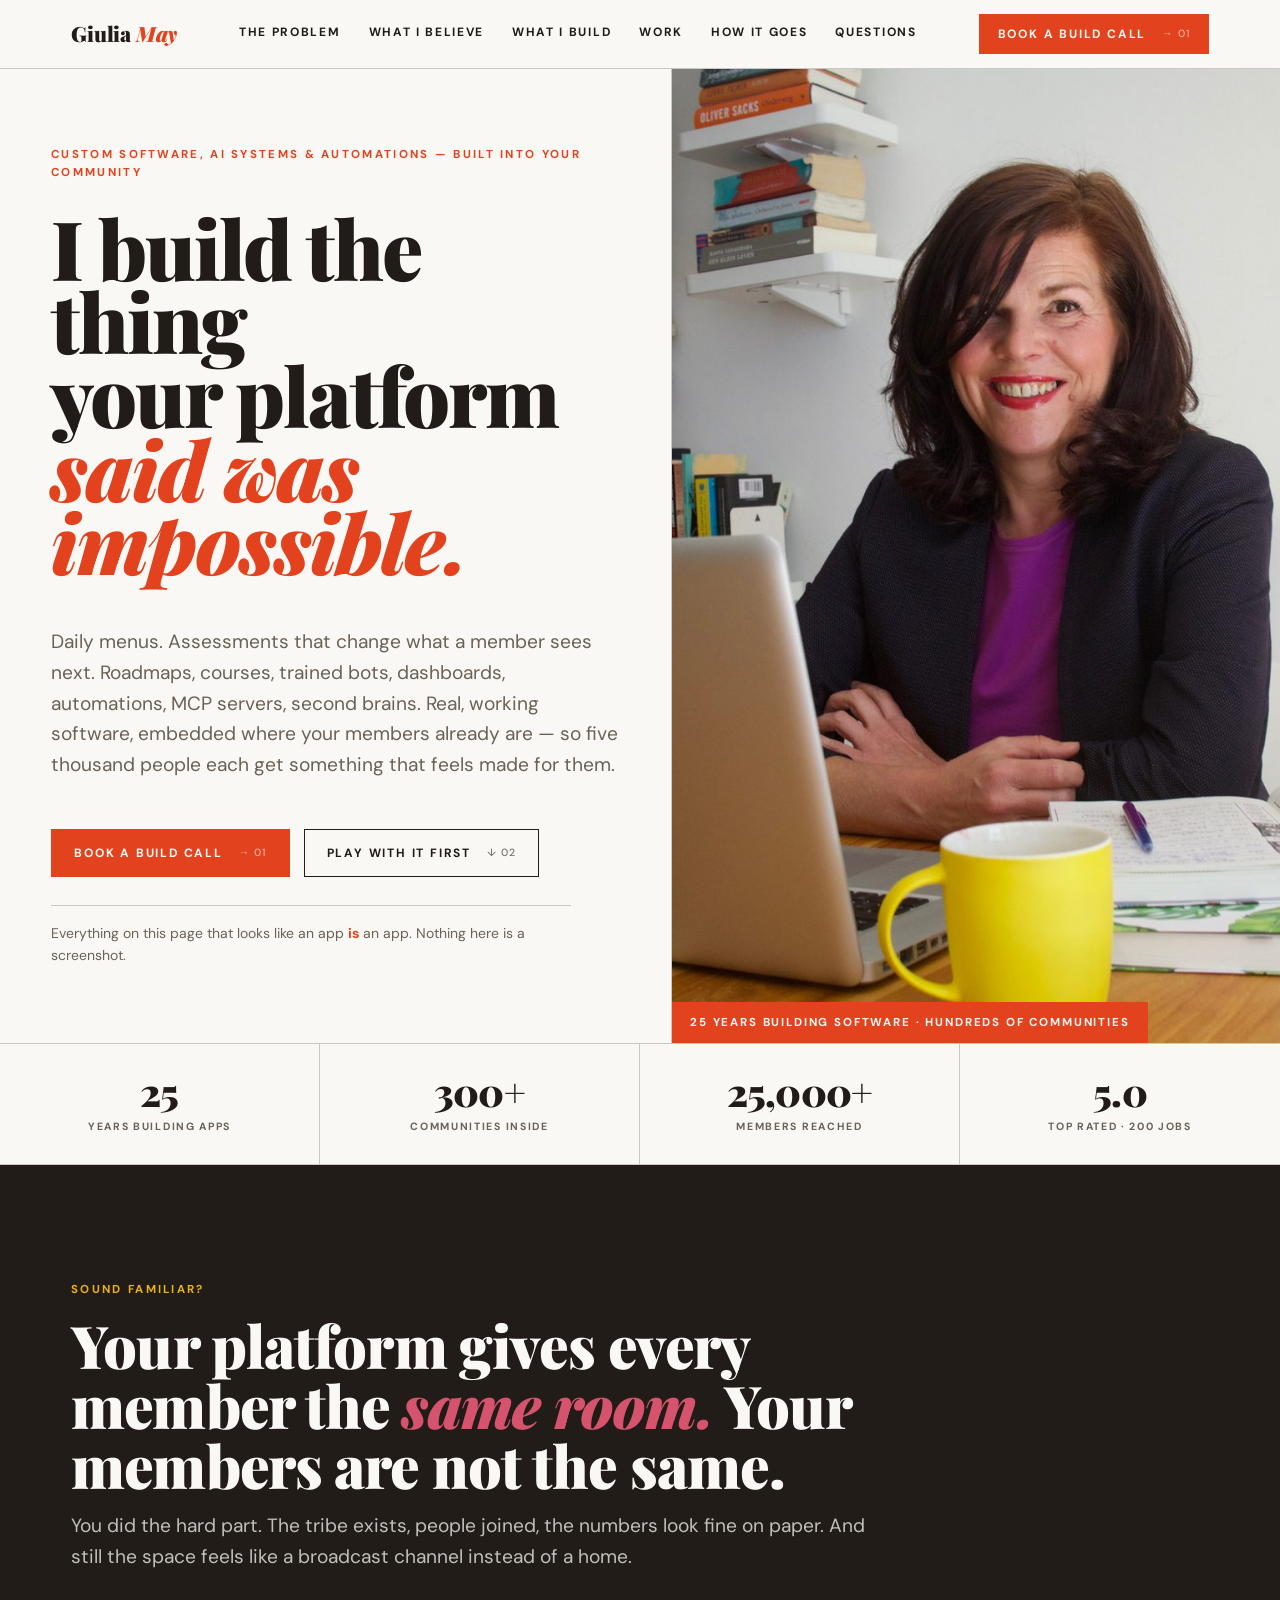
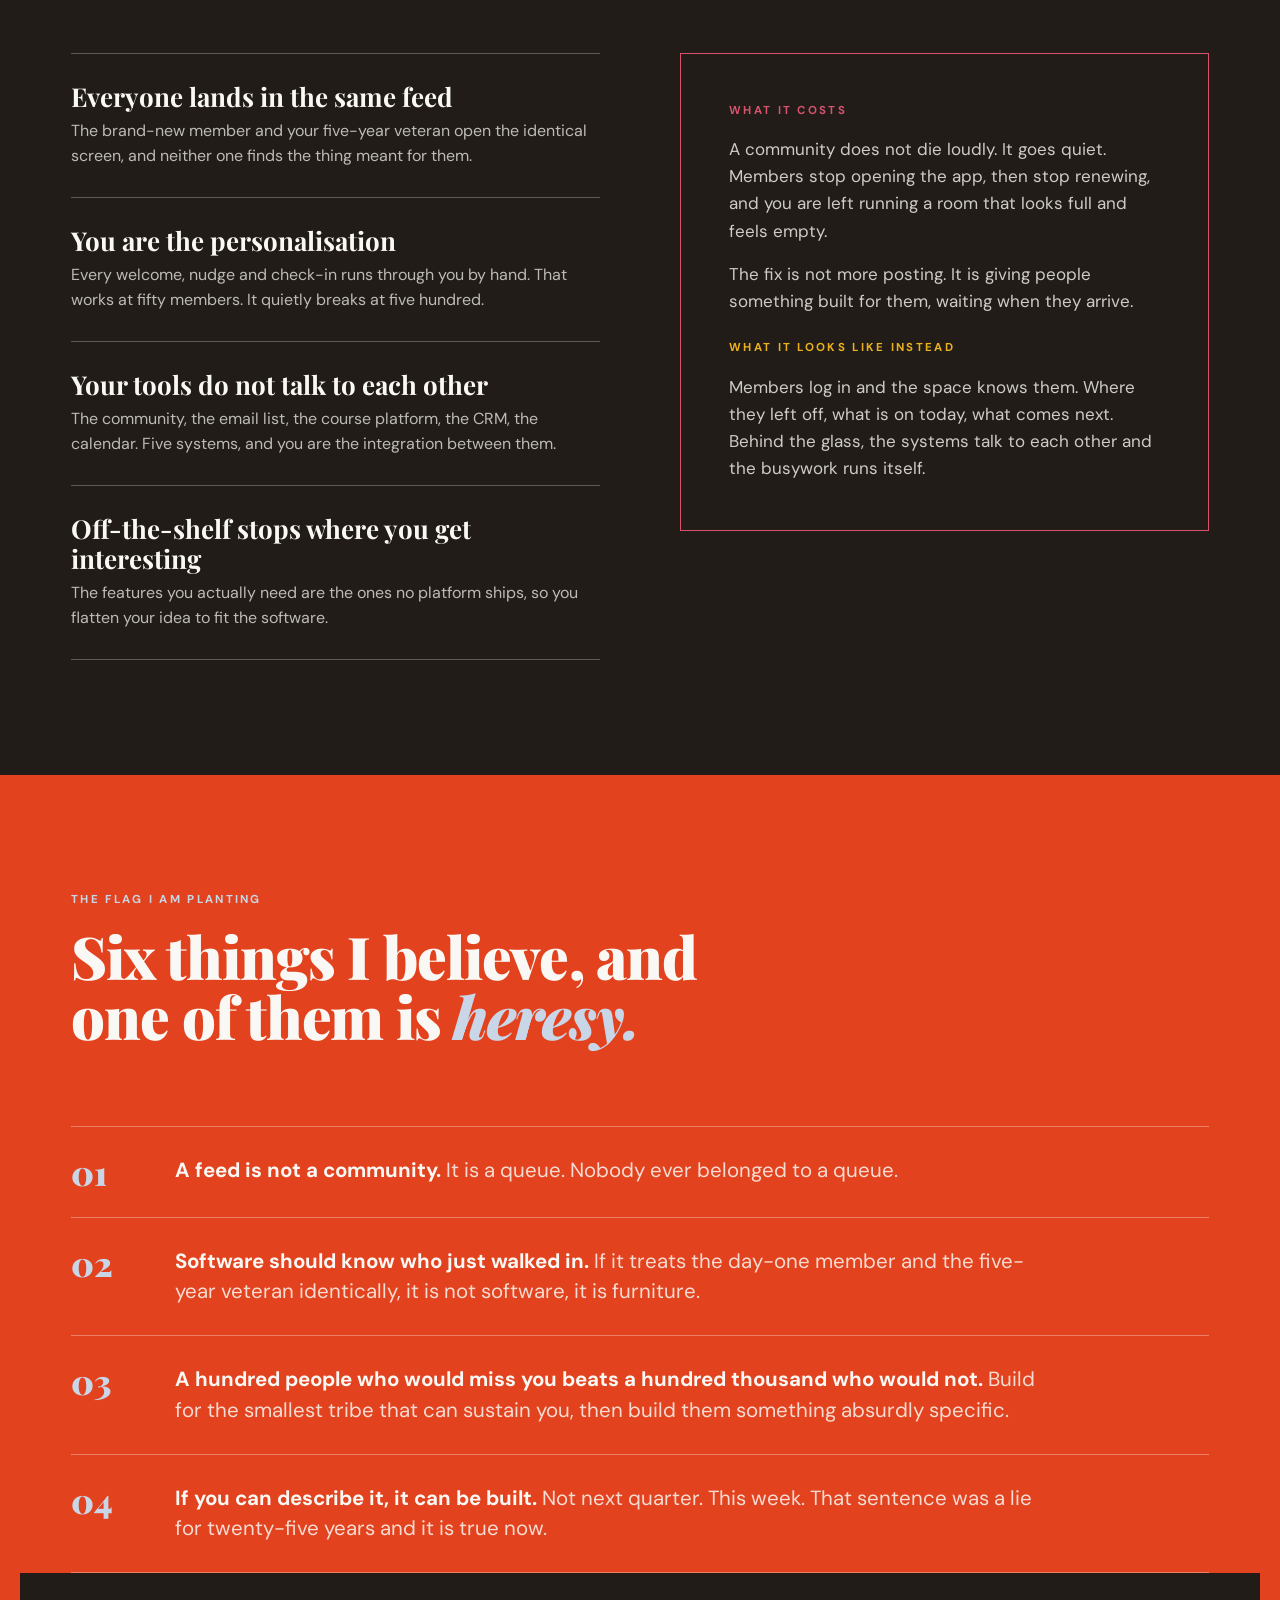
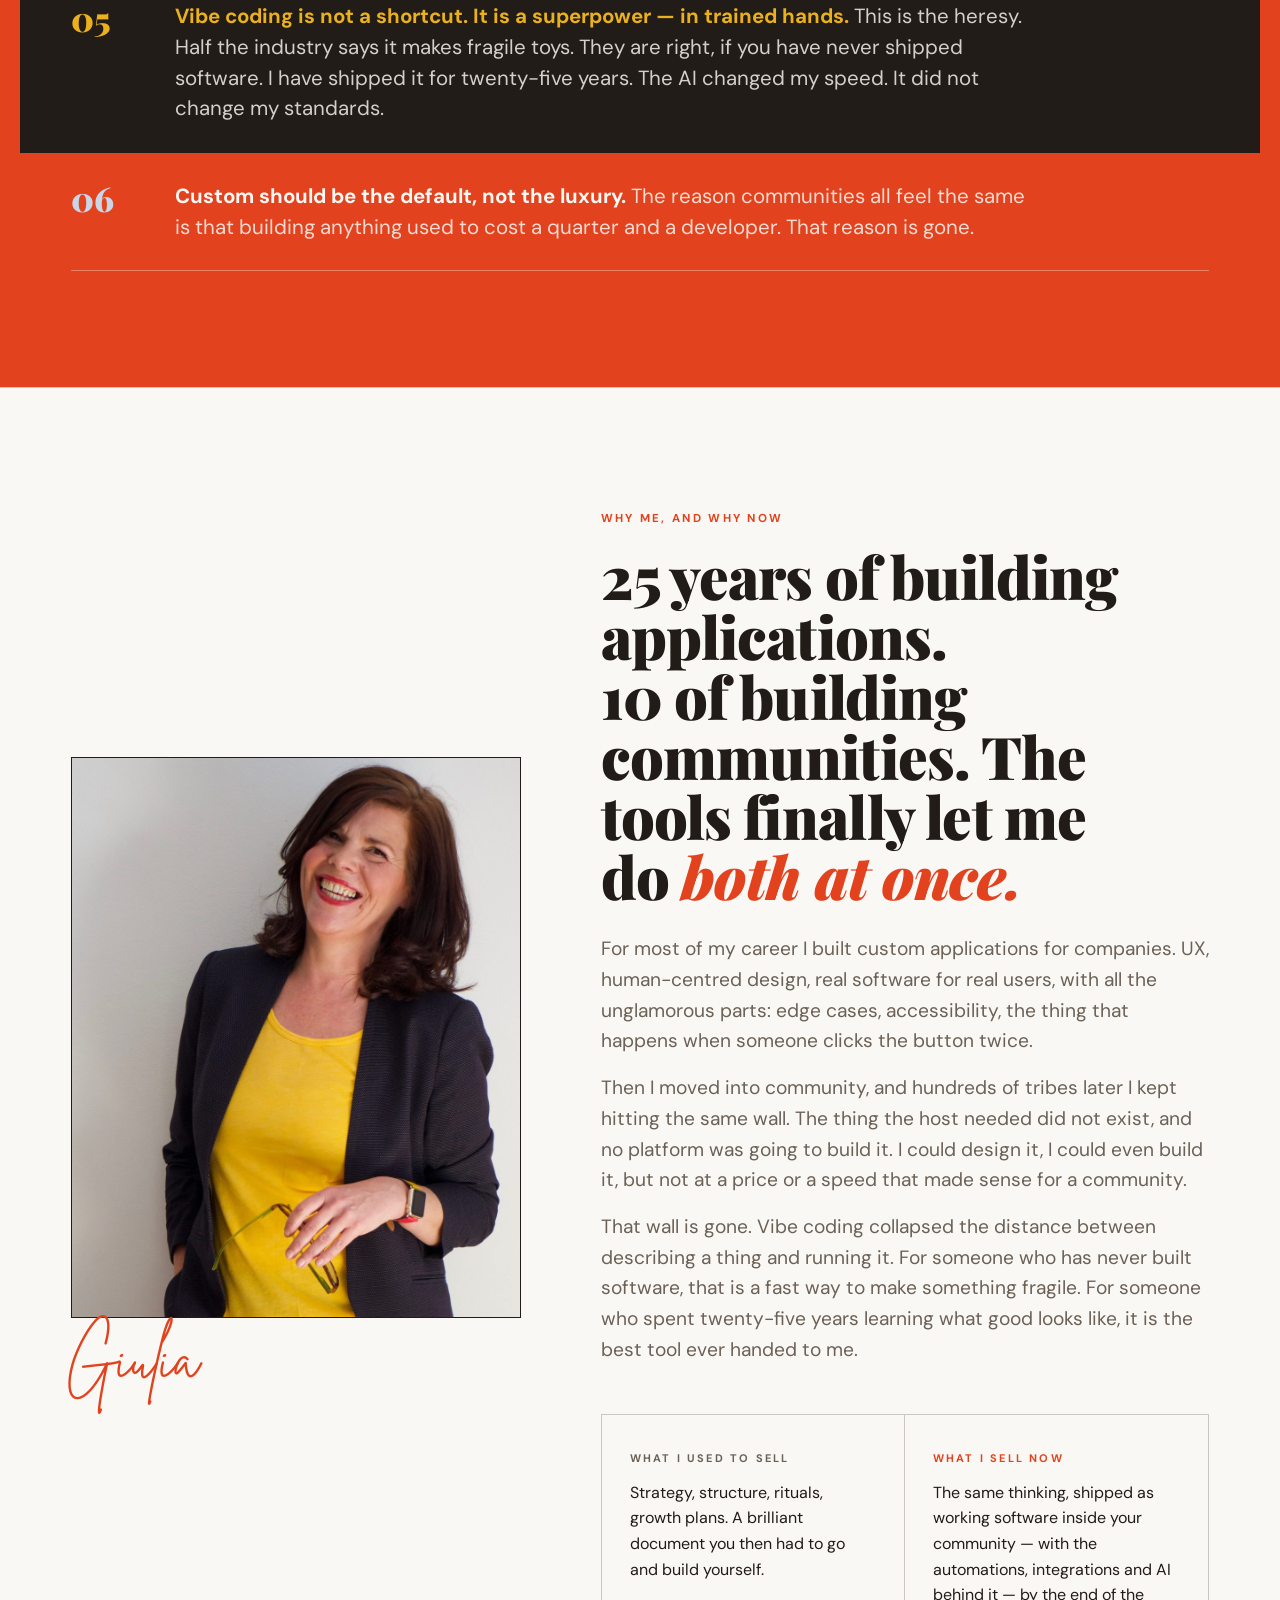
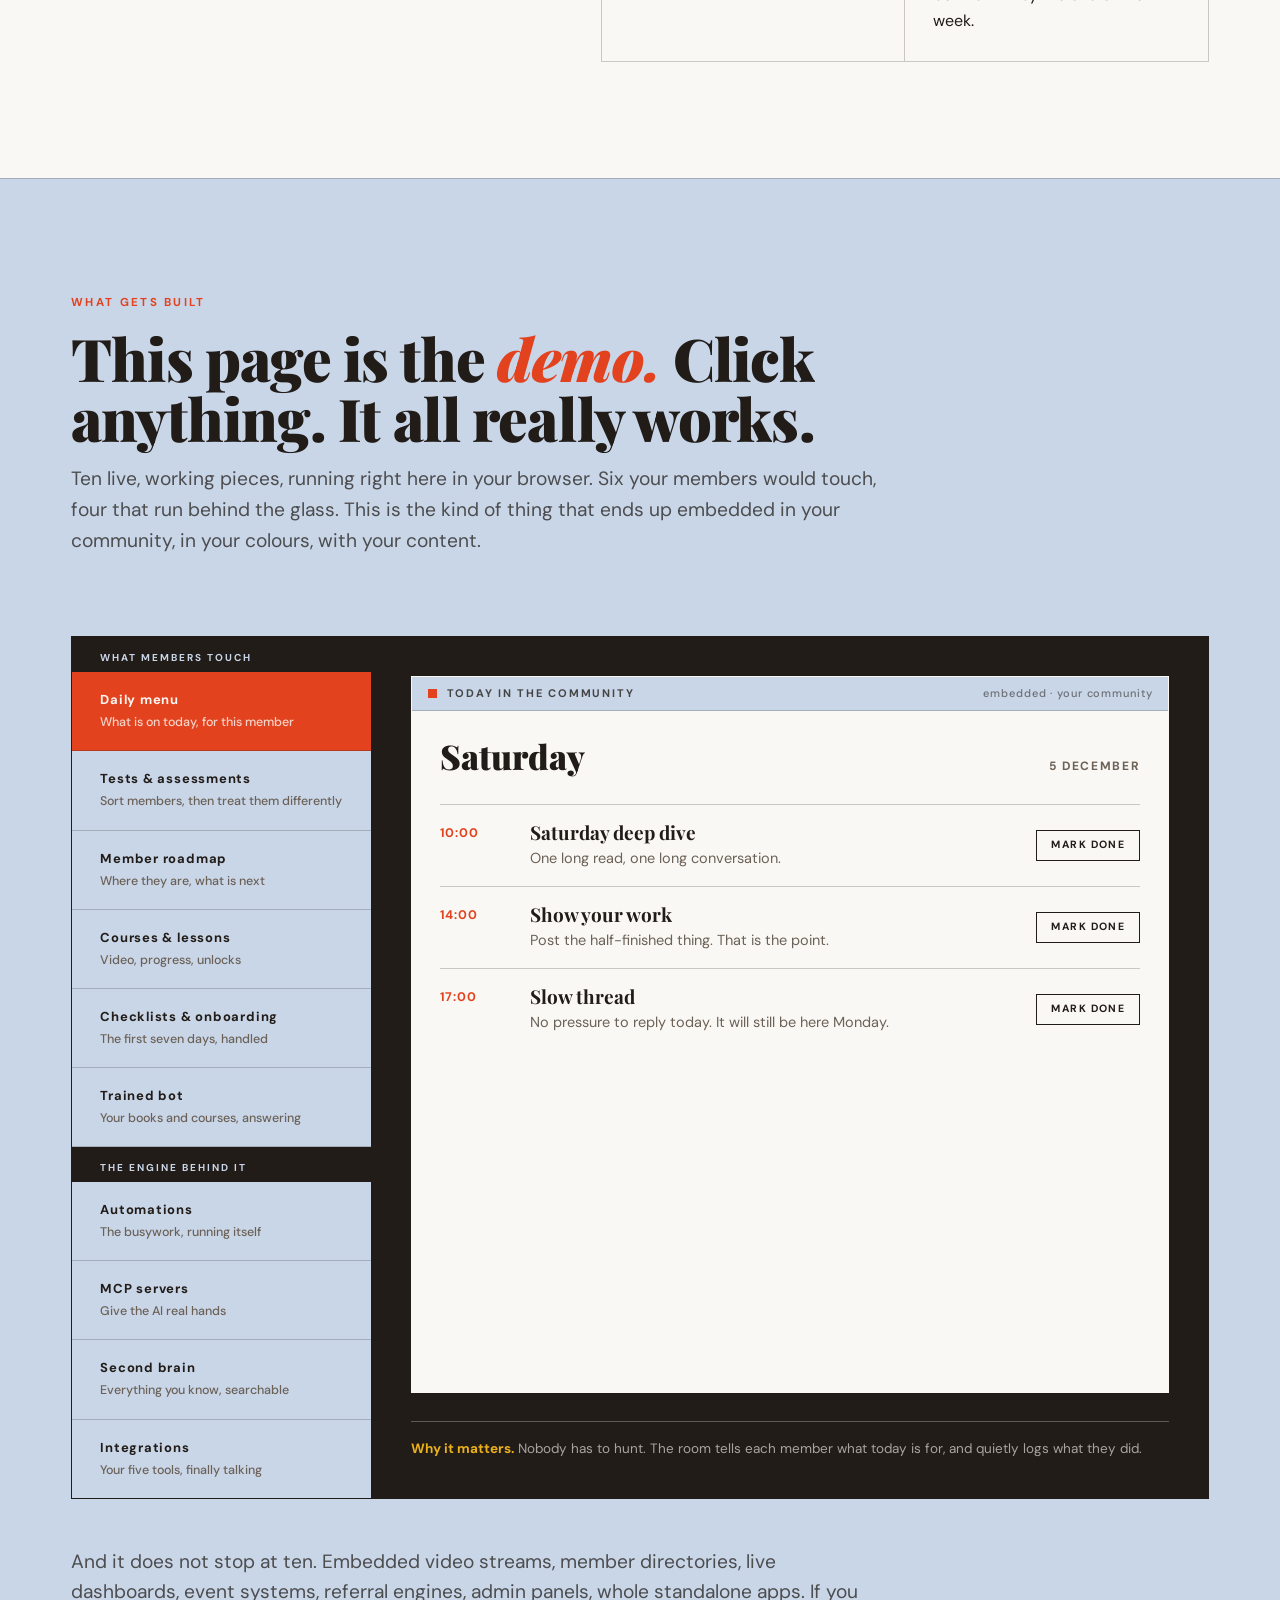
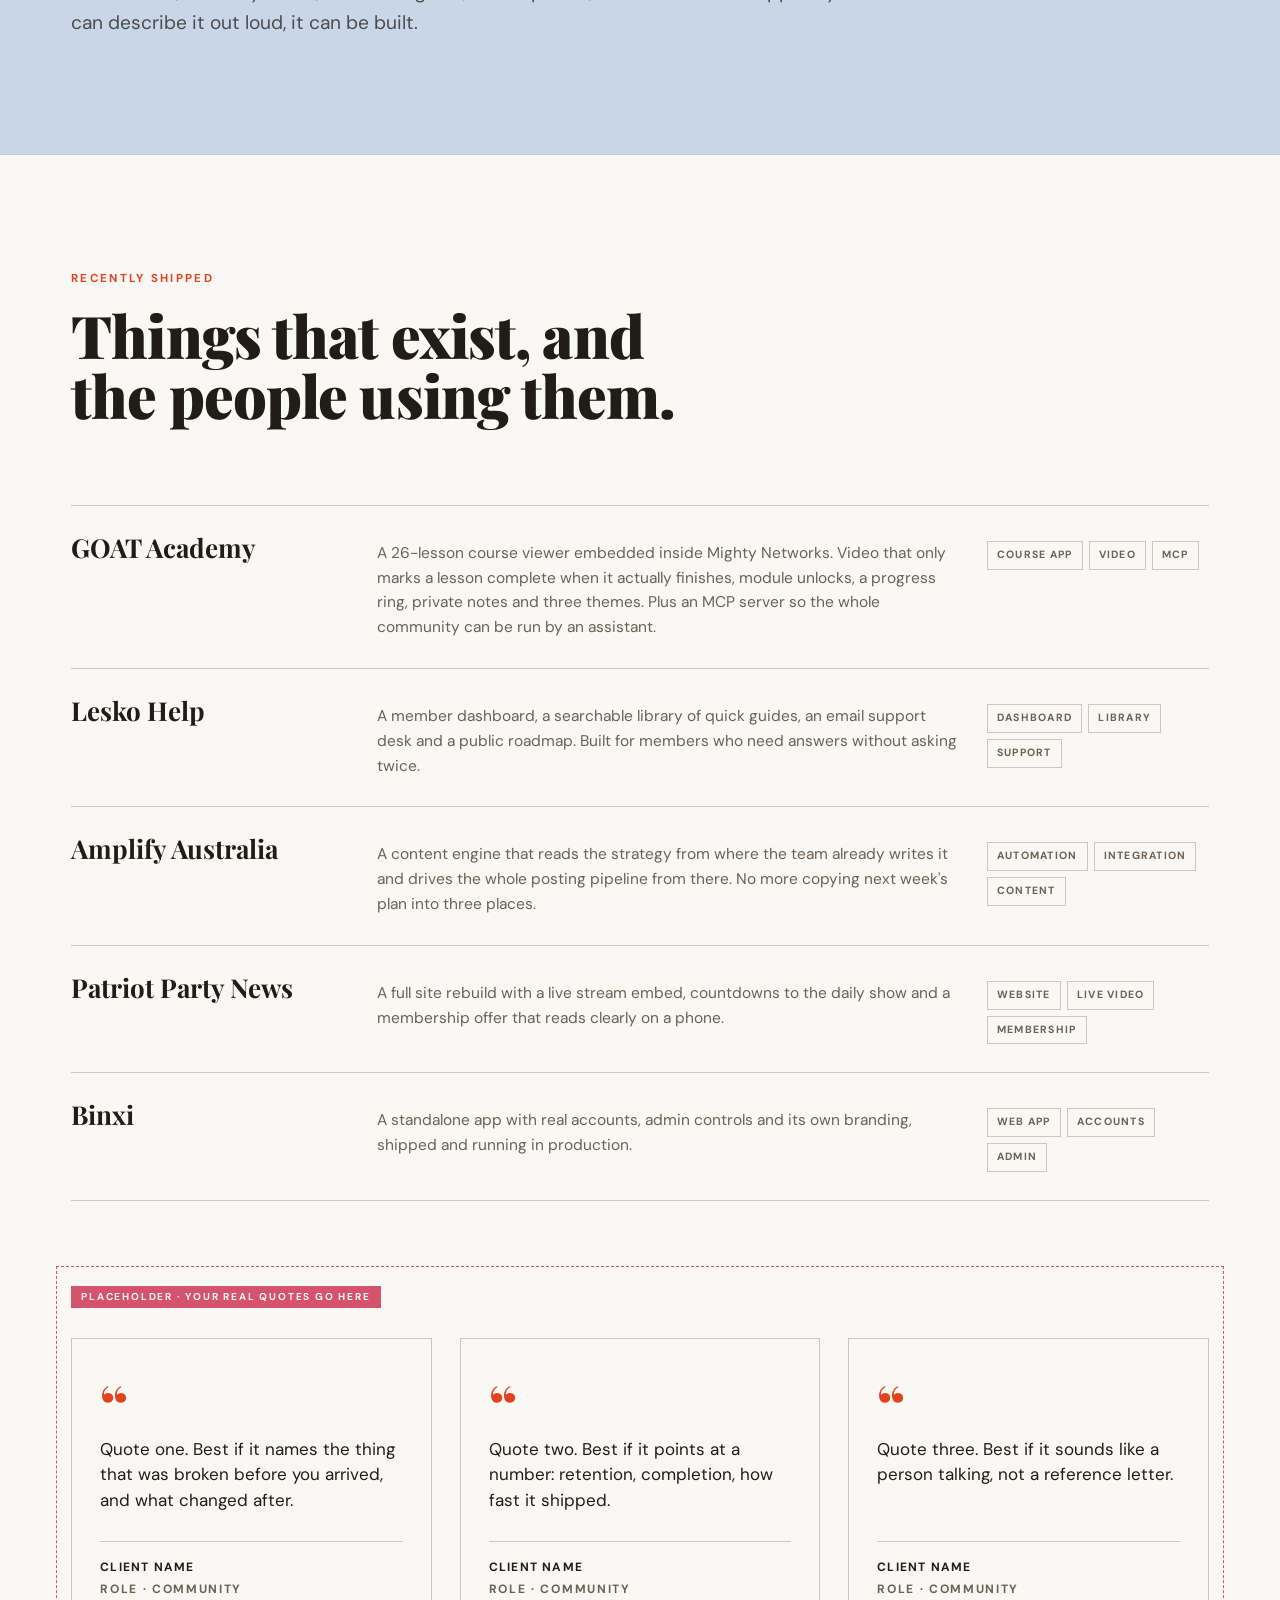
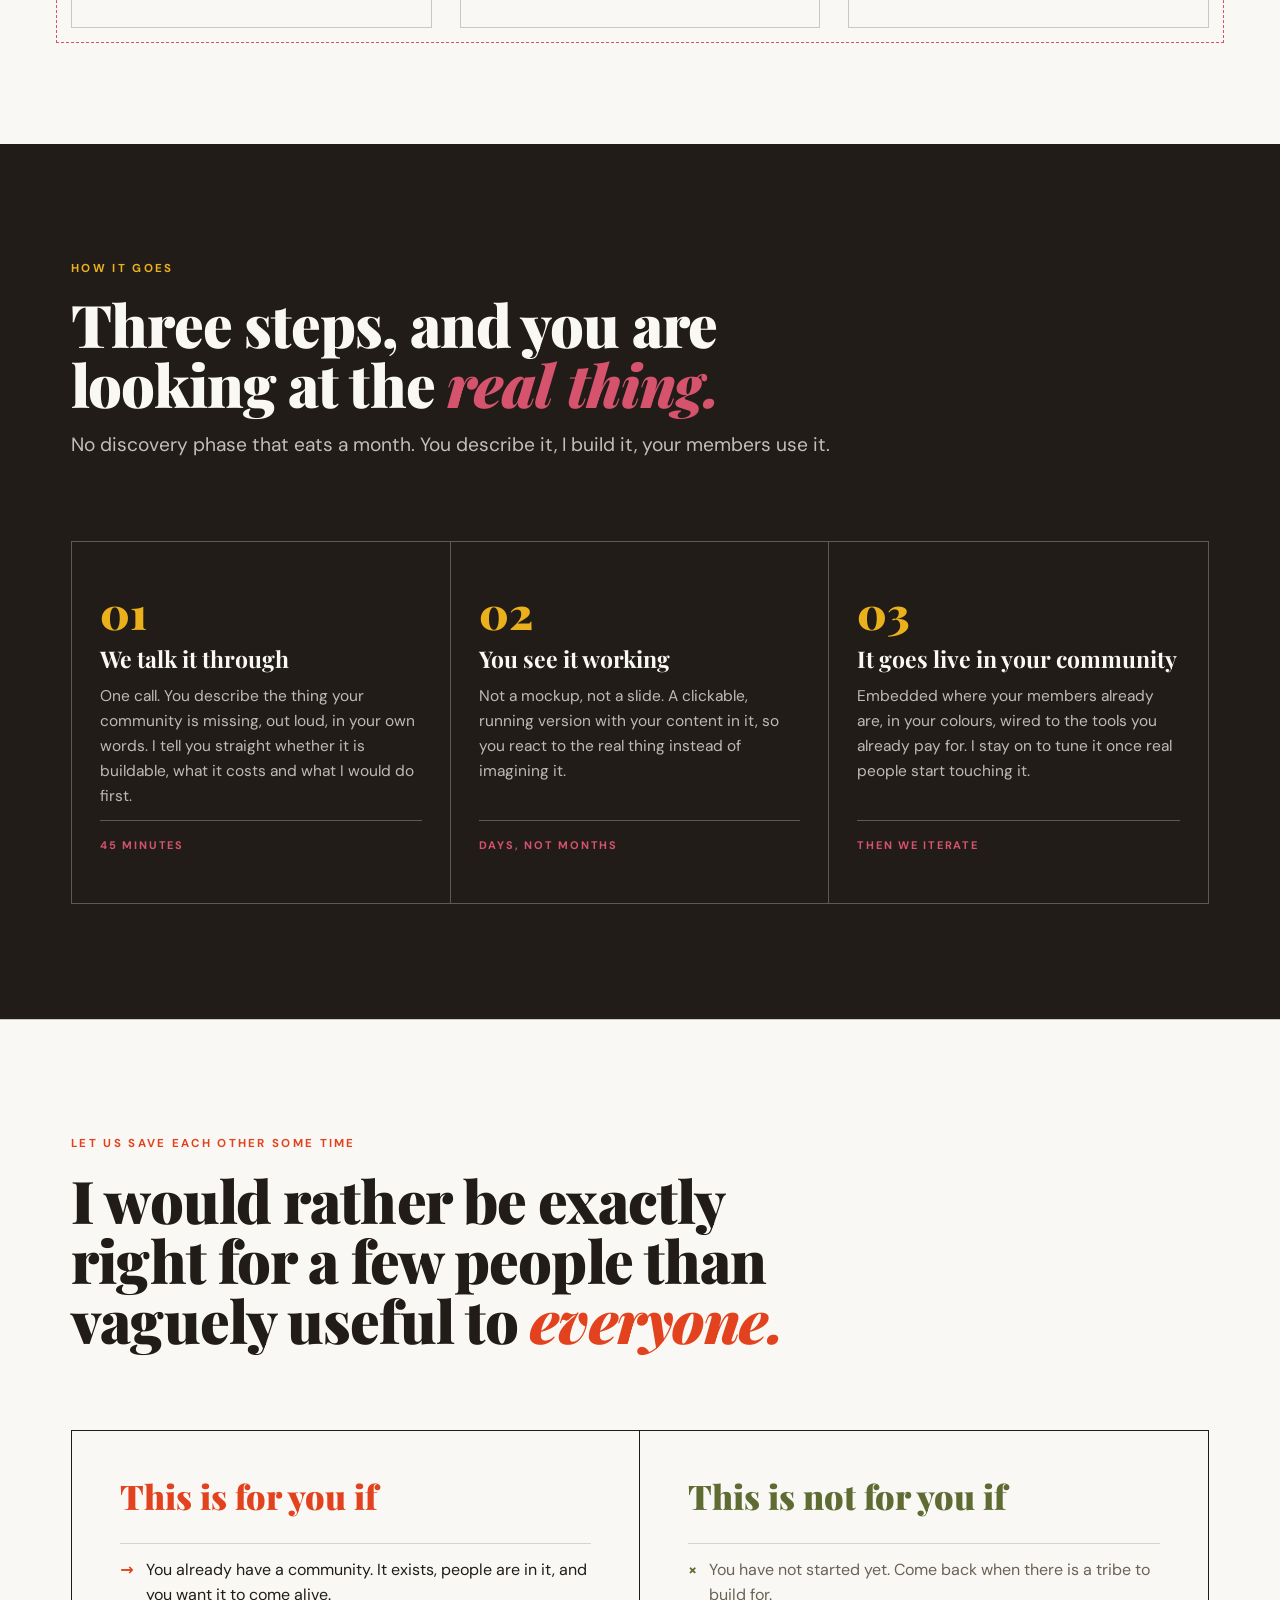
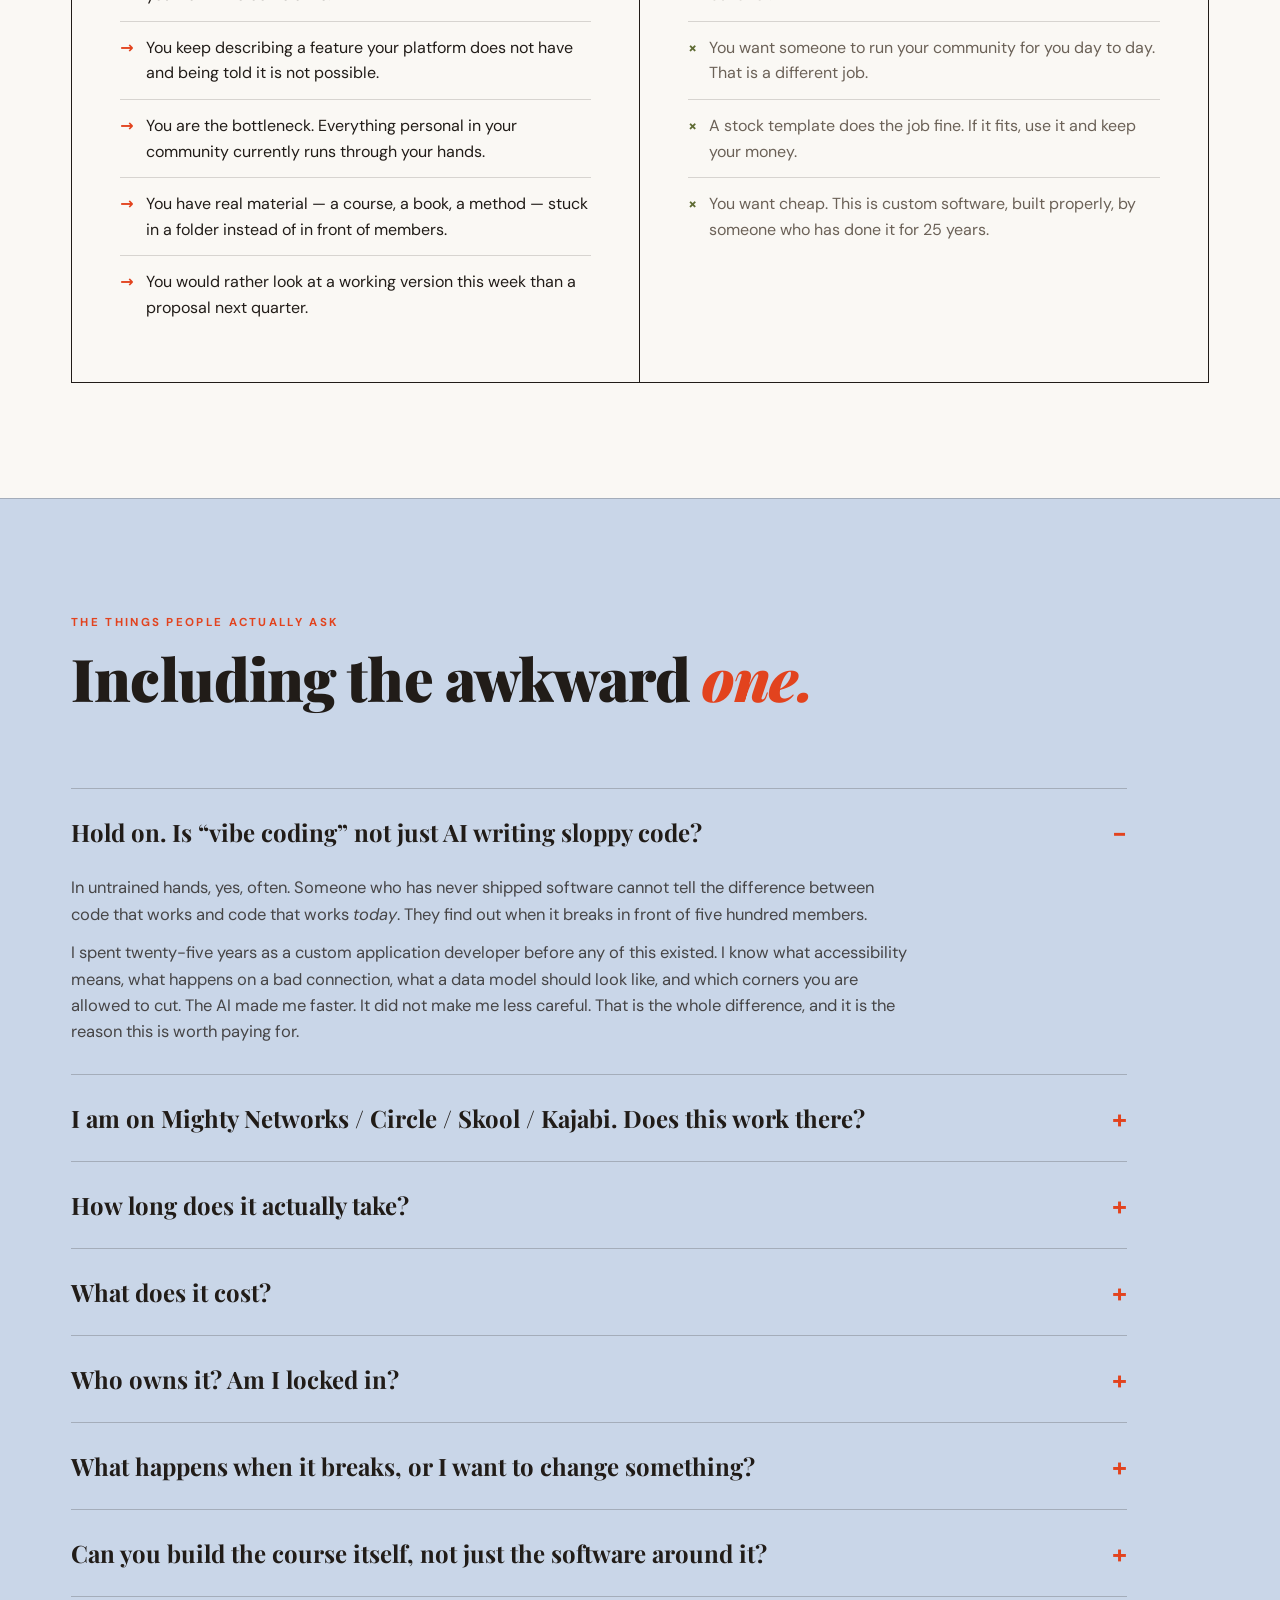
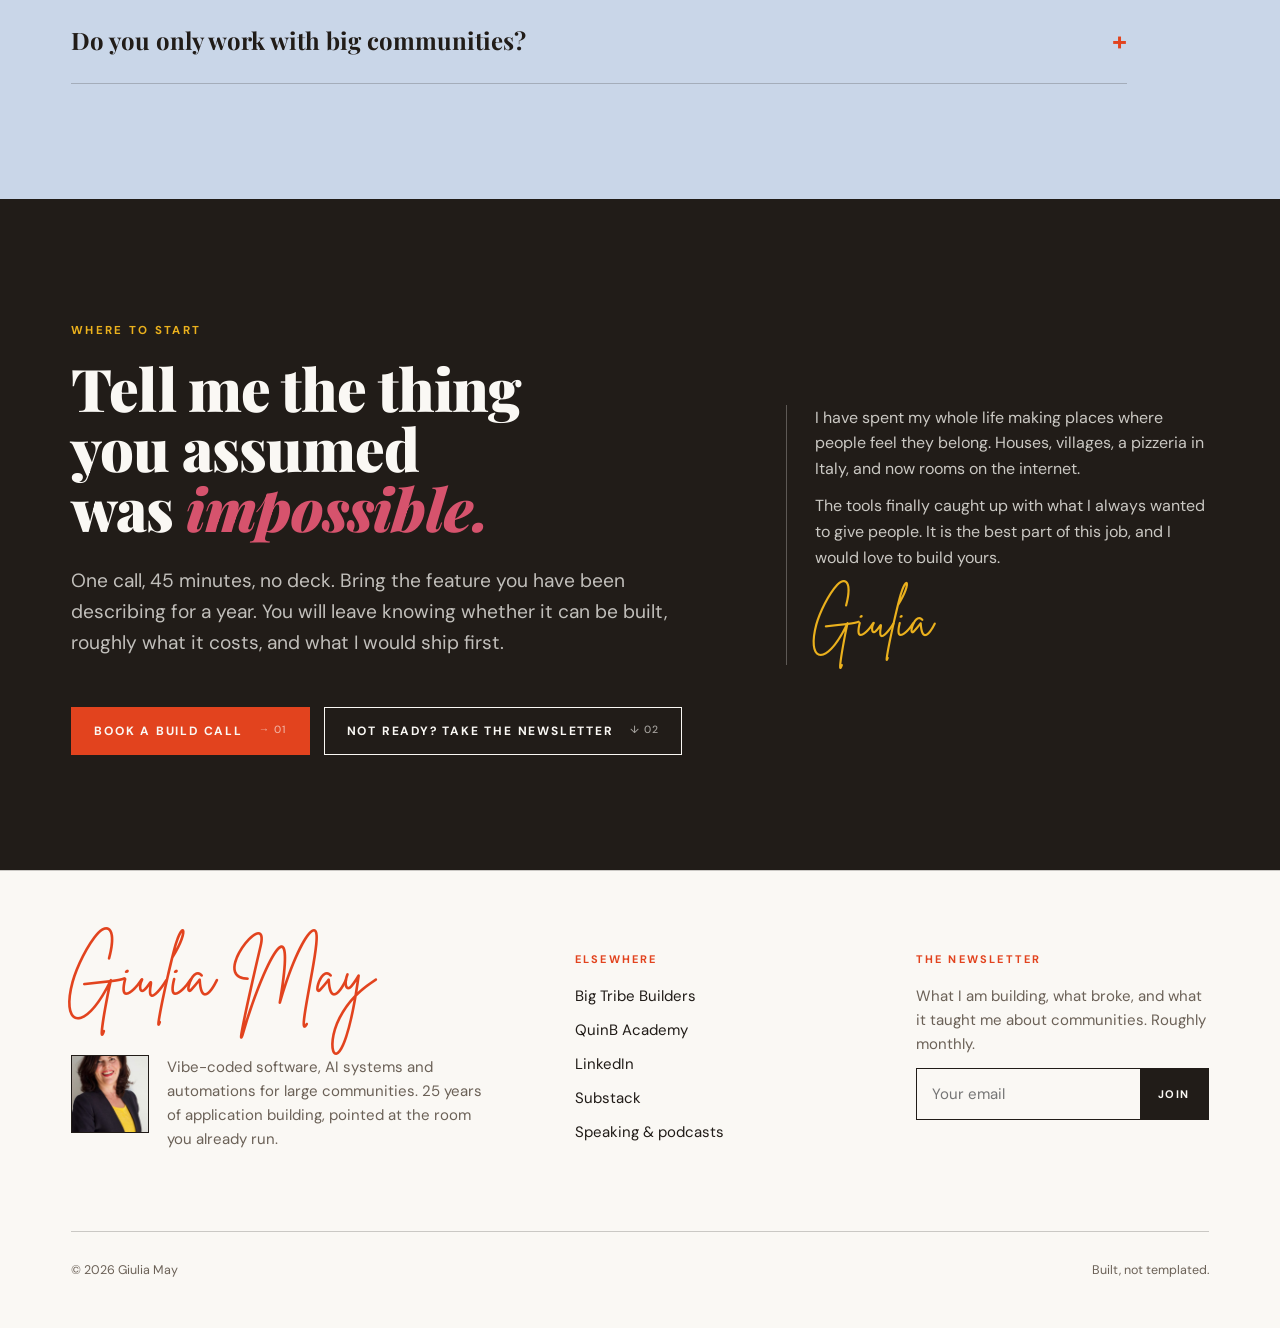
==== index.html @ 15ae159e "Move the site to the repository root so static hosts find it Vercel served 404: NOT_FOUND because it" ====
<!DOCTYPE html>
<html lang="en">
<head>
<meta charset="UTF-8">
<meta name="viewport" content="width=device-width,initial-scale=1">
<title>Giulia May — Vibe-coded software for large communities</title>
<meta name="description" content="Giulia May builds custom software, AI systems, automations and MCP servers straight into large online communities. 25 years of application development, shipped in days.">
<meta name="theme-color" content="#FAF8F4">
<link rel="icon" href="favicon.svg" type="image/svg+xml">
<meta property="og:type" content="website">
<meta property="og:title" content="Giulia May — Vibe-coded software for large communities">
<meta property="og:description" content="Custom member experiences, AI systems, automations and MCP servers, built into the community you already run. In days, not quarters.">
<meta property="og:image" content="assets/img/photo19.jpg">
<meta name="twitter:card" content="summary_large_image">
<link rel="preload" as="font" type="font/woff2" href="assets/fonts/playfairdisplay-normal-900.woff2" crossorigin>
<link rel="preload" as="font" type="font/woff2" href="assets/fonts/dmsans-normal-400.woff2" crossorigin>
<link rel="stylesheet" href="assets/css/site.css">
</head>
<body>
<a class="skip" href="#top">Skip to content</a>

<nav class="nav">
  <div class="in">
    <a class="brand" href="#top">Giulia <em>May</em></a>
    <div class="nav-links" id="navLinks">
      <a href="#problem">The problem</a>
      <a href="#believe">What I believe</a>
      <a href="#build">What I build</a>
      <a href="#work">Work</a>
      <a href="#plan">How it goes</a>
      <a href="#faq">Questions</a>
    </div>
    <a class="btn btn-red nav-cta" data-book href="#close">Book a build call <span class="fn">&rarr; 01</span></a>
    <button class="nav-toggle" id="navToggle" type="button" aria-expanded="false" aria-controls="navLinks">
      <span class="bars"><span></span><span></span><span></span></span>
      <em>Menu</em>
    </button>
  </div>
</nav>

<!-- ══ 01 · HERO ══════════════════════════════════════════════════════════ -->
<header class="hero" id="top">
  <div class="hero-l">
    <span class="label">Custom software, AI systems &amp; automations &mdash; built into your community</span>
    <h1><span>I build the thing</span><span>your platform</span><em>said was impossible.</em></h1>
    <p class="lead">
      Daily menus. Assessments that change what a member sees next. Roadmaps, courses, trained bots,
      dashboards, automations, MCP servers, second brains. Real, working software, embedded where your
      members already are &mdash; so five thousand people each get something that feels made for them.
    </p>
    <div class="hero-cta">
      <a class="btn btn-red" data-book href="#close">Book a build call <span class="fn">&rarr; 01</span></a>
      <a class="btn" href="#build">Play with it first <span class="fn">&darr; 02</span></a>
    </div>
    <p class="hero-note">
      Everything on this page that looks like an app <b>is</b> an app. Nothing here is a screenshot.
    </p>
  </div>
  <div class="hero-r">
    <div class="hero-photo">
      <img src="assets/img/photo19.jpg" alt="Giulia May at her laptop, laughing" fetchpriority="high" decoding="async">
      <span class="hero-tag">25 years building software &middot; hundreds of communities</span>
    </div>
  </div>
</header>

<!-- ══ 02 · PROOF ═════════════════════════════════════════════════════════ -->
<section class="proof" aria-label="Track record">
  <div><b>25</b><span>years building apps</span></div>
  <div><b>300+</b><span>communities inside</span></div>
  <div><b>25,000+</b><span>members reached</span></div>
  <div><b>5.0</b><span>top rated &middot; 200 jobs</span></div>
</section>

<!-- ══ 03 · PROBLEM ═══════════════════════════════════════════════════════ -->
<section class="sec sec-ink" id="problem">
  <div class="wrap">
    <div class="sec-head">
      <span class="label">Sound familiar?</span>
      <h2 class="h2">Your platform gives every member the <em>same room.</em> Your members are not the same.</h2>
      <p class="lead">
        You did the hard part. The tribe exists, people joined, the numbers look fine on paper.
        And still the space feels like a broadcast channel instead of a home.
      </p>
    </div>
    <div class="prob-grid">
      <ul class="prob-list">
        <li>
          <h3 class="h3">Everyone lands in the same feed</h3>
          <p>The brand-new member and your five-year veteran open the identical screen, and neither one finds the thing meant for them.</p>
        </li>
        <li>
          <h3 class="h3">You are the personalisation</h3>
          <p>Every welcome, nudge and check-in runs through you by hand. That works at fifty members. It quietly breaks at five hundred.</p>
        </li>
        <li>
          <h3 class="h3">Your tools do not talk to each other</h3>
          <p>The community, the email list, the course platform, the CRM, the calendar. Five systems, and you are the integration between them.</p>
        </li>
        <li>
          <h3 class="h3">Off-the-shelf stops where you get interesting</h3>
          <p>The features you actually need are the ones no platform ships, so you flatten your idea to fit the software.</p>
        </li>
      </ul>
      <div class="stakes">
        <span class="stake-k">What it costs</span>
        <p>
          A community does not die loudly. It goes quiet. Members stop opening the app, then stop renewing,
          and you are left running a room that looks full and feels empty.
        </p>
        <p>
          The fix is not more posting. It is giving people something built for them, waiting when they arrive.
        </p>
        <span class="stake-k" style="color:var(--gold);margin-top:8px;">What it looks like instead</span>
        <p>
          Members log in and the space knows them. Where they left off, what is on today, what comes next.
          Behind the glass, the systems talk to each other and the busywork runs itself.
        </p>
      </div>
    </div>
  </div>
</section>

<!-- ══ 04 · MANIFESTO ═════════════════════════════════════════════════════ -->
<section class="sec sec-red" id="believe">
  <div class="wrap">
    <div class="sec-head">
      <span class="label">The flag I am planting</span>
      <h2 class="h2">Six things I believe, and one of them is <em>heresy.</em></h2>
    </div>
    <ol class="creed">
      <li><span class="creed-n">01</span><p><b>A feed is not a community.</b> It is a queue. Nobody ever belonged to a queue.</p></li>
      <li><span class="creed-n">02</span><p><b>Software should know who just walked in.</b> If it treats the day-one member and the five-year veteran identically, it is not software, it is furniture.</p></li>
      <li><span class="creed-n">03</span><p><b>A hundred people who would miss you beats a hundred thousand who would not.</b> Build for the smallest tribe that can sustain you, then build them something absurdly specific.</p></li>
      <li><span class="creed-n">04</span><p><b>If you can describe it, it can be built.</b> Not next quarter. This week. That sentence was a lie for twenty-five years and it is true now.</p></li>
      <li class="heresy"><span class="creed-n">05</span><p><b>Vibe coding is not a shortcut. It is a superpower &mdash; in trained hands.</b> This is the heresy. Half the industry says it makes fragile toys. They are right, if you have never shipped software. I have shipped it for twenty-five years. The AI changed my speed. It did not change my standards.</p></li>
      <li><span class="creed-n">06</span><p><b>Custom should be the default, not the luxury.</b> The reason communities all feel the same is that building anything used to cost a quarter and a developer. That reason is gone.</p></li>
    </ol>
  </div>
</section>

<!-- ══ 05 · THE TURN / GUIDE ══════════════════════════════════════════════ -->
<section class="sec">
  <div class="wrap">
    <div class="turn">
      <div>
        <div class="turn-photo"><img src="assets/img/photo09.jpg" alt="Giulia May" loading="lazy" decoding="async"></div>
        <div class="sig">Giulia</div>
      </div>
      <div>
        <span class="label">Why me, and why now</span>
        <h2 class="h2" style="margin-top:var(--s2);">25 years of building applications. 10 of building communities. The tools finally let me do <em>both at once.</em></h2>
        <p class="lead" style="margin-top:var(--s3);">
          For most of my career I built custom applications for companies. UX, human-centred design,
          real software for real users, with all the unglamorous parts: edge cases, accessibility, the
          thing that happens when someone clicks the button twice.
        </p>
        <p class="lead" style="margin-top:var(--s2);">
          Then I moved into community, and hundreds of tribes later I kept hitting the same wall.
          The thing the host needed did not exist, and no platform was going to build it. I could design it,
          I could even build it, but not at a price or a speed that made sense for a community.
        </p>
        <p class="lead" style="margin-top:var(--s2);">
          That wall is gone. Vibe coding collapsed the distance between describing a thing and running it.
          For someone who has never built software, that is a fast way to make something fragile.
          For someone who spent twenty-five years learning what good looks like, it is the best tool
          ever handed to me.
        </p>
        <div class="turn-then-now">
          <div class="tn">
            <span class="tn-k">What I used to sell</span>
            <p>Strategy, structure, rituals, growth plans. A brilliant document you then had to go and build yourself.</p>
          </div>
          <div class="tn now">
            <span class="tn-k">What I sell now</span>
            <p>The same thinking, shipped as working software inside your community &mdash; with the automations, integrations and AI behind it &mdash; by the end of the week.</p>
          </div>
        </div>
      </div>
    </div>
  </div>
</section>

<!-- ══ 06 · THE RACK (live demos) ═════════════════════════════════════════ -->
<section class="sec sec-sky" id="build">
  <div class="wrap">
    <div class="sec-head">
      <span class="label">What gets built</span>
      <h2 class="h2">This page is the <em>demo.</em> Click anything. It all really works.</h2>
      <p class="lead">
        Ten live, working pieces, running right here in your browser. Six your members would touch,
        four that run behind the glass. This is the kind of thing that ends up embedded in your community,
        in your colours, with your content.
      </p>
    </div>

    <div class="rack">
      <div class="rack-index" role="tablist" aria-label="Things I build">
        <span class="rack-group">What members touch</span>
        <button role="tab" aria-selected="true" aria-controls="p-menu" id="t-menu">
          Daily menu<small>What is on today, for this member</small>
        </button>
        <button role="tab" aria-selected="false" aria-controls="p-quiz" id="t-quiz">
          Tests &amp; assessments<small>Sort members, then treat them differently</small>
        </button>
        <button role="tab" aria-selected="false" aria-controls="p-road" id="t-road">
          Member roadmap<small>Where they are, what is next</small>
        </button>
        <button role="tab" aria-selected="false" aria-controls="p-course" id="t-course">
          Courses &amp; lessons<small>Video, progress, unlocks</small>
        </button>
        <button role="tab" aria-selected="false" aria-controls="p-check" id="t-check">
          Checklists &amp; onboarding<small>The first seven days, handled</small>
        </button>
        <button role="tab" aria-selected="false" aria-controls="p-bot" id="t-bot">
          Trained bot<small>Your books and courses, answering</small>
        </button>
        <span class="rack-group">The engine behind it</span>
        <button role="tab" aria-selected="false" aria-controls="p-auto" id="t-auto">
          Automations<small>The busywork, running itself</small>
        </button>
        <button role="tab" aria-selected="false" aria-controls="p-mcp" id="t-mcp">
          MCP servers<small>Give the AI real hands</small>
        </button>
        <button role="tab" aria-selected="false" aria-controls="p-brain" id="t-brain">
          Second brain<small>Everything you know, searchable</small>
        </button>
        <button role="tab" aria-selected="false" aria-controls="p-int" id="t-int">
          Integrations<small>Your five tools, finally talking</small>
        </button>
      </div>

      <div class="rack-stage">
        <!-- daily menu -->
        <div class="rack-panel" data-open="true" id="p-menu" role="tabpanel" aria-labelledby="t-menu">
          <div class="screen">
            <div class="screen-bar"><span class="dot"></span>Today in the community<span class="host">embedded &middot; your community</span></div>
            <div class="screen-body">
              <div class="menu-head">
                <div class="menu-day pf" id="menuDay">Today</div>
                <div class="menu-date" id="menuDate"></div>
              </div>
              <div id="menuList"></div>
            </div>
          </div>
          <p class="rack-caption"><b>Why it matters.</b> Nobody has to hunt. The room tells each member what today is for, and quietly logs what they did.</p>
        </div>

        <!-- quiz -->
        <div class="rack-panel" id="p-quiz" role="tabpanel" aria-labelledby="t-quiz">
          <div class="screen">
            <div class="screen-bar"><span class="dot"></span>What kind of host are you?<span class="host">3 questions</span></div>
            <div class="screen-body" id="quizBody"></div>
          </div>
          <p class="rack-caption"><b>Why it matters.</b> A test is not a toy. It tags the member, and everything after it &mdash; the menu, the emails, the roadmap &mdash; changes to match.</p>
        </div>

        <!-- roadmap -->
        <div class="rack-panel" id="p-road" role="tabpanel" aria-labelledby="t-road">
          <div class="screen">
            <div class="screen-bar"><span class="dot"></span>Your roadmap<span class="host">click a stage</span></div>
            <div class="screen-body">
              <div class="road" id="roadList"></div>
              <div class="road-foot">
                <span class="road-pct" id="roadPct">0%</span>
                <span style="font-size:13px;color:var(--muted);" id="roadNext"></span>
                <button class="link-btn" id="roadReset" type="button">Reset</button>
              </div>
            </div>
          </div>
          <p class="rack-caption"><b>Why it matters.</b> Members stay when they can see progress. A roadmap turns a vague membership into a path with a next step on it.</p>
        </div>

        <!-- course -->
        <div class="rack-panel" id="p-course" role="tabpanel" aria-labelledby="t-course">
          <div class="screen">
            <div class="screen-bar"><span class="dot"></span>Module 1 &middot; Building the room<span class="host">4 lessons</span></div>
            <div class="screen-body">
              <div class="les-prog"><b id="lesPct">0%</b><span id="lesCount">0 of 4 complete</span></div>
              <div id="lesList"></div>
            </div>
          </div>
          <p class="rack-caption"><b>Why it matters.</b> Real video, real completion tracking, real unlocks &mdash; and I build the course itself with you, not just the shell it sits in.</p>
        </div>

        <!-- checklist -->
        <div class="rack-panel" id="p-check" role="tabpanel" aria-labelledby="t-check">
          <div class="screen">
            <div class="screen-bar"><span class="dot"></span>Your first week<span class="host">tick one</span></div>
            <div class="screen-body">
              <div class="check-bar"><i id="checkFill"></i></div>
              <div id="checkList"></div>
              <div class="check-done" id="checkDone">
                <b>That is the whole onboarding.</b> The member is now further in seven days than most get in three months,
                and you did not send a single manual message.
              </div>
            </div>
          </div>
          <p class="rack-caption"><b>Why it matters.</b> The first seven days decide whether someone stays. This is that week, running itself.</p>
        </div>

        <!-- bot -->
        <div class="rack-panel" id="p-bot" role="tabpanel" aria-labelledby="t-bot">
          <div class="screen">
            <div class="screen-bar"><span class="dot"></span>Ask the community brain<span class="host">trained on your material</span></div>
            <div class="screen-body" style="display:flex;flex-direction:column;">
              <div class="bot-log" id="botLog"></div>
              <div class="bot-chips" id="botChips"></div>
              <form class="bot-form" id="botForm">
                <label for="botInput" style="position:absolute;left:-9999px;">Ask a question</label>
                <input id="botInput" type="text" autocomplete="off" placeholder="Ask it something...">
                <button type="submit">Ask</button>
              </form>
            </div>
          </div>
          <p class="rack-caption"><b>Why it matters.</b> Trained on your books, your courses, your talks. It answers at 2am in your voice, so the same six questions stop landing in your inbox.</p>
        </div>

        <!-- automations -->
        <div class="rack-panel" id="p-auto" role="tabpanel" aria-labelledby="t-auto">
          <div class="screen">
            <div class="screen-bar"><span class="dot"></span>Automation &middot; new member joins<span class="host">press run</span></div>
            <div class="screen-body">
              <div class="flow" id="flowList"></div>
              <div class="flow-foot">
                <button class="flow-run" id="flowRun" type="button">Run it</button>
                <span class="flow-stat" id="flowStat">Idle &mdash; this is what fires the moment someone joins.</span>
              </div>
            </div>
          </div>
          <p class="rack-caption"><b>Why it matters.</b> Every step here is one you currently do by hand, or do not do at all. It runs in four seconds, at 3am, for the five hundredth member, exactly as well as for the first.</p>
        </div>

        <!-- mcp -->
        <div class="rack-panel" id="p-mcp" role="tabpanel" aria-labelledby="t-mcp">
          <div class="screen">
            <div class="screen-bar"><span class="dot"></span>Your community, as tools an AI can use<span class="host">watch the calls</span></div>
            <div class="screen-body" style="display:flex;flex-direction:column;">
              <div class="mcp-log" id="mcpLog"></div>
              <div class="bot-chips" id="mcpChips"></div>
            </div>
          </div>
          <p class="rack-caption"><b>Why it matters.</b> An MCP server turns your community into something an AI can actually operate &mdash; read the members, create the space, post the announcement. Not a chatbot that talks about your community. One with its hands on it.</p>
        </div>

        <!-- second brain -->
        <div class="rack-panel" id="p-brain" role="tabpanel" aria-labelledby="t-brain">
          <div class="screen">
            <div class="screen-bar"><span class="dot"></span>Second brain<span class="host">everything you ever made</span></div>
            <div class="screen-body">
              <form class="brain-form" id="brainForm">
                <label for="brainInput" style="position:absolute;left:-9999px;">Search your material</label>
                <input id="brainInput" type="text" autocomplete="off" placeholder="Search 12 years of material...">
                <button type="submit">Search</button>
              </form>
              <div class="bot-chips" id="brainChips"></div>
              <div class="brain-out" id="brainOut"></div>
            </div>
          </div>
          <p class="rack-caption"><b>Why it matters.</b> Twelve years of posts, calls, decks and voice notes stop being an archive nobody opens and start being a system that answers &mdash; with the source attached, so you can trust it.</p>
        </div>

        <!-- integrations -->
        <div class="rack-panel" id="p-int" role="tabpanel" aria-labelledby="t-int">
          <div class="screen">
            <div class="screen-bar"><span class="dot"></span>Your stack<span class="host">click a tool</span></div>
            <div class="screen-body">
              <div class="int-grid" id="intGrid"></div>
              <div class="int-detail" id="intDetail"></div>
            </div>
          </div>
          <p class="rack-caption"><b>Why it matters.</b> Right now you are the integration. Every time something moves between two tools, it moves because you moved it. This is that job, given to software.</p>
        </div>
      </div>
    </div>

    <p class="lead" style="margin-top:var(--s4);">
      And it does not stop at ten. Embedded video streams, member directories, live dashboards, event systems,
      referral engines, admin panels, whole standalone apps. If you can describe it out loud, it can be built.
    </p>
  </div>
</section>

<!-- ══ 07 · WORK ══════════════════════════════════════════════════════════ -->
<section class="sec" id="work">
  <div class="wrap">
    <div class="sec-head">
      <span class="label">Recently shipped</span>
      <h2 class="h2">Things that exist, and the people using them.</h2>
    </div>
    <div class="work">
      <div class="work-row">
        <h4>GOAT Academy</h4>
        <p>A 26-lesson course viewer embedded inside Mighty Networks. Video that only marks a lesson complete when it actually finishes, module unlocks, a progress ring, private notes and three themes. Plus an MCP server so the whole community can be run by an assistant.</p>
        <div class="work-tags"><span>Course app</span><span>Video</span><span>MCP</span></div>
      </div>
      <div class="work-row">
        <h4>Lesko Help</h4>
        <p>A member dashboard, a searchable library of quick guides, an email support desk and a public roadmap. Built for members who need answers without asking twice.</p>
        <div class="work-tags"><span>Dashboard</span><span>Library</span><span>Support</span></div>
      </div>
      <div class="work-row">
        <h4>Amplify Australia</h4>
        <p>A content engine that reads the strategy from where the team already writes it and drives the whole posting pipeline from there. No more copying next week's plan into three places.</p>
        <div class="work-tags"><span>Automation</span><span>Integration</span><span>Content</span></div>
      </div>
      <div class="work-row">
        <h4>Patriot Party News</h4>
        <p>A full site rebuild with a live stream embed, countdowns to the daily show and a membership offer that reads clearly on a phone.</p>
        <div class="work-tags"><span>Website</span><span>Live video</span><span>Membership</span></div>
      </div>
      <div class="work-row">
        <h4>Binxi</h4>
        <p>A standalone app with real accounts, admin controls and its own branding, shipped and running in production.</p>
        <div class="work-tags"><span>Web app</span><span>Accounts</span><span>Admin</span></div>
      </div>
    </div>
    <div class="ph" style="margin-top:var(--s5);">
      <span class="ph-tag">Placeholder &middot; your real quotes go here</span>
      <div class="quotes" style="margin-top:var(--s2);">
        <figure class="quote">
          <span class="mark">&ldquo;</span>
          <blockquote>Quote one. Best if it names the thing that was broken before you arrived, and what changed after.</blockquote>
          <figcaption><b>Client name</b>Role &middot; Community</figcaption>
        </figure>
        <figure class="quote">
          <span class="mark">&ldquo;</span>
          <blockquote>Quote two. Best if it points at a number: retention, completion, how fast it shipped.</blockquote>
          <figcaption><b>Client name</b>Role &middot; Community</figcaption>
        </figure>
        <figure class="quote">
          <span class="mark">&ldquo;</span>
          <blockquote>Quote three. Best if it sounds like a person talking, not a reference letter.</blockquote>
          <figcaption><b>Client name</b>Role &middot; Community</figcaption>
        </figure>
      </div>
    </div>
  </div>
</section>

<!-- ══ 08 · PLAN ══════════════════════════════════════════════════════════ -->
<section class="sec sec-ink" id="plan">
  <div class="wrap">
    <div class="sec-head">
      <span class="label">How it goes</span>
      <h2 class="h2">Three steps, and you are looking at the <em>real thing.</em></h2>
      <p class="lead">No discovery phase that eats a month. You describe it, I build it, your members use it.</p>
    </div>
    <div class="plan">
      <div class="plan-step">
        <span class="plan-n">01</span>
        <h3>We talk it through</h3>
        <p>One call. You describe the thing your community is missing, out loud, in your own words. I tell you straight whether it is buildable, what it costs and what I would do first.</p>
        <span class="when">45 minutes</span>
      </div>
      <div class="plan-step">
        <span class="plan-n">02</span>
        <h3>You see it working</h3>
        <p>Not a mockup, not a slide. A clickable, running version with your content in it, so you react to the real thing instead of imagining it.</p>
        <span class="when">Days, not months</span>
      </div>
      <div class="plan-step">
        <span class="plan-n">03</span>
        <h3>It goes live in your community</h3>
        <p>Embedded where your members already are, in your colours, wired to the tools you already pay for. I stay on to tune it once real people start touching it.</p>
        <span class="when">Then we iterate</span>
      </div>
    </div>
  </div>
</section>

<!-- ══ 09 · FIT ═══════════════════════════════════════════════════════════ -->
<section class="sec" id="fit">
  <div class="wrap">
    <div class="sec-head">
      <span class="label">Let us save each other some time</span>
      <h2 class="h2">I would rather be exactly right for a few people than vaguely useful to <em>everyone.</em></h2>
    </div>
    <div class="fit">
      <div class="fit-col yes">
        <h3>This is for you if</h3>
        <ul>
          <li><b>&rarr;</b> You already have a community. It exists, people are in it, and you want it to come alive.</li>
          <li><b>&rarr;</b> You keep describing a feature your platform does not have and being told it is not possible.</li>
          <li><b>&rarr;</b> You are the bottleneck. Everything personal in your community currently runs through your hands.</li>
          <li><b>&rarr;</b> You have real material &mdash; a course, a book, a method &mdash; stuck in a folder instead of in front of members.</li>
          <li><b>&rarr;</b> You would rather look at a working version this week than a proposal next quarter.</li>
        </ul>
      </div>
      <div class="fit-col no">
        <h3>This is not for you if</h3>
        <ul>
          <li><b>&times;</b> You have not started yet. Come back when there is a tribe to build for.</li>
          <li><b>&times;</b> You want someone to run your community for you day to day. That is a different job.</li>
          <li><b>&times;</b> A stock template does the job fine. If it fits, use it and keep your money.</li>
          <li><b>&times;</b> You want cheap. This is custom software, built properly, by someone who has done it for 25 years.</li>
        </ul>
      </div>
    </div>
  </div>
</section>

<!-- ══ 10 · FAQ ═══════════════════════════════════════════════════════════ -->
<section class="sec sec-sky" id="faq">
  <div class="wrap">
    <div class="sec-head">
      <span class="label">The things people actually ask</span>
      <h2 class="h2">Including the awkward <em>one.</em></h2>
    </div>
    <div class="faq">
      <details open>
        <summary>Hold on. Is &ldquo;vibe coding&rdquo; not just AI writing sloppy code?</summary>
        <div>
          <p>
            In untrained hands, yes, often. Someone who has never shipped software cannot tell the difference
            between code that works and code that works <em>today</em>. They find out when it breaks in front of
            five hundred members.
          </p>
          <p>
            I spent twenty-five years as a custom application developer before any of this existed. I know what
            accessibility means, what happens on a bad connection, what a data model should look like, and which
            corners you are allowed to cut. The AI made me faster. It did not make me less careful. That is the
            whole difference, and it is the reason this is worth paying for.
          </p>
        </div>
      </details>
      <details>
        <summary>I am on Mighty Networks / Circle / Skool / Kajabi. Does this work there?</summary>
        <div>
          <p>
            Yes. Everything I build is a real web application that gets embedded inside your community, so it
            works anywhere you can place an embed &mdash; which is all of them. Your members never leave. It carries
            your colours, your fonts and your language, so it does not read as a bolt-on.
          </p>
          <p>
            Mighty Networks is where I have done the most of it, so if that is where you are, we skip a lot of
            discovery.
          </p>
        </div>
      </details>
      <details>
        <summary>How long does it actually take?</summary>
        <div>
          <p>
            A single focused piece &mdash; a daily menu, an assessment, an onboarding flow &mdash; is days. Something with
            several moving parts, accounts, automations and integrations behind it, is a few weeks. You see a
            working version long before it is finished, which is the point: you react to the real thing instead
            of approving a document.
          </p>
        </div>
      </details>
      <details>
        <summary>What does it cost?</summary>
        <div>
          <p>
            It is priced per build, not per hour, and you know the number before anything starts. Small,
            self-contained pieces sit at one end; a full custom member experience with an engine behind it sits
            at the other. The call is free and I will tell you honestly which end you are at &mdash; including if the
            answer is &ldquo;a template already does this, save your money.&rdquo;
          </p>
        </div>
      </details>
      <details>
        <summary>Who owns it? Am I locked in?</summary>
        <div>
          <p>
            You own it. The code is yours, it runs on your hosting or mine as you prefer, and if you want to hand
            it to another developer next year you can. I would rather earn the next project than trap you in
            this one.
          </p>
        </div>
      </details>
      <details>
        <summary>What happens when it breaks, or I want to change something?</summary>
        <div>
          <p>
            Things get tuned after launch &mdash; that is normal and it is included for the first stretch after it goes
            live. After that, most people keep me on a light retainer, because a community that is alive keeps
            wanting new things. There is no obligation to.
          </p>
        </div>
      </details>
      <details>
        <summary>Can you build the course itself, not just the software around it?</summary>
        <div>
          <p>
            Yes, and it is some of my favourite work. Structure, sequence, what a lesson is allowed to ask of
            someone, where people quit and how to stop them &mdash; that is community and instructional design, which is
            the job I did before this one. Bring a method that lives in your head and we will build both the
            course and the thing it runs in.
          </p>
        </div>
      </details>
      <details>
        <summary>Do you only work with big communities?</summary>
        <div>
          <p>
            Not only, but that is where this pays for itself fastest. Below a hundred members you can still be
            the personalisation yourself. Somewhere past a few hundred, doing it by hand stops working, and that
            is exactly the point where custom software becomes cheaper than your own time.
          </p>
        </div>
      </details>
    </div>
  </div>
</section>

<!-- ══ 11 · CLOSE ═════════════════════════════════════════════════════════ -->
<section class="sec sec-ink" id="close">
  <div class="wrap">
    <div class="close-grid">
      <div>
        <span class="label">Where to start</span>
        <h2 class="h2" style="margin-top:var(--s2);">Tell me the thing you assumed was <em>impossible.</em></h2>
        <p class="lead" style="margin-top:var(--s3);">
          One call, 45 minutes, no deck. Bring the feature you have been describing for a year.
          You will leave knowing whether it can be built, roughly what it costs, and what I would ship first.
        </p>
        <div class="close-cta">
          <a class="btn btn-red" data-book href="#">Book a build call <span class="fn">&rarr; 01</span></a>
          <a class="btn btn-paper" href="#news">Not ready? Take the newsletter <span class="fn">&darr; 02</span></a>
        </div>
      </div>
      <div class="close-note">
        <p>
          I have spent my whole life making places where people feel they belong. Houses, villages,
          a pizzeria in Italy, and now rooms on the internet.
        </p>
        <p style="margin-top:12px;">
          The tools finally caught up with what I always wanted to give people. It is the best part of this job,
          and I would love to build yours.
        </p>
        <div class="sig">Giulia</div>
      </div>
    </div>
  </div>
</section>

<!-- ══ FOOTER ═════════════════════════════════════════════════════════════ -->
<footer class="foot" id="news">
  <div class="wrap">
    <div class="foot-grid">
      <div>
        <div class="fname">Giulia May</div>
        <div class="foot-bio">
          <span class="pic"><img src="assets/img/photo24.jpg" alt="Giulia May" loading="lazy" decoding="async"></span>
          <p>Vibe-coded software, AI systems and automations for large communities. 25 years of application building, pointed at the room you already run.</p>
        </div>
      </div>
      <div>
        <h4>Elsewhere</h4>
        <div class="foot-links">
          <a href="#">Big Tribe Builders</a>
          <a href="#">QuinB Academy</a>
          <a href="#">LinkedIn</a>
          <a href="#">Substack</a>
          <a href="#">Speaking &amp; podcasts</a>
        </div>
      </div>
      <div>
        <h4>The newsletter</h4>
        <p style="font-size:15px;color:var(--muted);">
          What I am building, what broke, and what it taught me about communities. Roughly monthly.
        </p>
        <form class="news-form" id="newsForm">
          <label for="newsEmail" style="position:absolute;left:-9999px;">Your email</label>
          <input id="newsEmail" type="email" placeholder="Your email" required>
          <button type="submit">Join</button>
        </form>
        <div class="news-msg" id="newsMsg" role="status"></div>
      </div>
    </div>
    <div class="foot-base">
      <span>&copy; 2026 Giulia May</span>
      <span>Built, not templated.</span>
    </div>
  </div>
</footer>
<script src="assets/js/site.js" defer></script>
</body>
</html>
---- assets/css/site.css ----
@font-face {
  font-family: 'DM Sans';
  font-style: italic;
  font-weight: 400;
  font-display: swap;
  src: url('../fonts/dmsans-italic-400.woff2') format('woff2');
}
@font-face {
  font-family: 'DM Sans';
  font-style: normal;
  font-weight: 400;
  font-display: swap;
  src: url('../fonts/dmsans-normal-400.woff2') format('woff2');
}
@font-face {
  font-family: 'DM Sans';
  font-style: normal;
  font-weight: 500;
  font-display: swap;
  src: url('../fonts/dmsans-normal-500.woff2') format('woff2');
}
@font-face {
  font-family: 'DM Sans';
  font-style: normal;
  font-weight: 700;
  font-display: swap;
  src: url('../fonts/dmsans-normal-700.woff2') format('woff2');
}
@font-face {
  font-family: 'Playfair Display';
  font-style: italic;
  font-weight: 400;
  font-display: swap;
  src: url('../fonts/playfairdisplay-italic-400.woff2') format('woff2');
}
@font-face {
  font-family: 'Playfair Display';
  font-style: italic;
  font-weight: 900;
  font-display: swap;
  src: url('../fonts/playfairdisplay-italic-900.woff2') format('woff2');
}
@font-face {
  font-family: 'Playfair Display';
  font-style: normal;
  font-weight: 400;
  font-display: swap;
  src: url('../fonts/playfairdisplay-normal-400.woff2') format('woff2');
}
@font-face {
  font-family: 'Playfair Display';
  font-style: normal;
  font-weight: 700;
  font-display: swap;
  src: url('../fonts/playfairdisplay-normal-700.woff2') format('woff2');
}
@font-face {
  font-family: 'Playfair Display';
  font-style: normal;
  font-weight: 900;
  font-display: swap;
  src: url('../fonts/playfairdisplay-normal-900.woff2') format('woff2');
}
@font-face{font-family:"BrittanySignature";src:url('../fonts/brittanysignature.woff2') format('woff2'),url('../fonts/brittanysignature.woff') format('woff');font-display:swap;}

/* ── tokens ─────────────────────────────────────────────────────────────── */
:root{
  --paper:#FAF8F4;      /* base ground, ~45% of the page */
  --ink:#211C18;        /* warm near-black */
  --red:#E2431E;        /* lead accent + primary action */
  --sky:#C9D6E8;        /* secondary ground */
  --rose:#D6536D;       /* lead accent partner */
  --olive:#5E6B33;      /* supporting */
  --gold:#EBB11D;       /* supporting, small */
  --muted:#6B6157;      /* ink desaturated, for secondary prose */
  --hair:rgba(33,28,24,.22);
  --hair-lt:rgba(250,248,244,.28);
  --pad:clamp(20px,4vw,64px);
  --s1:8px; --s2:16px; --s3:28px; --s4:48px; --s5:80px; --s6:120px;
}
*{margin:0;padding:0;box-sizing:border-box;}
html{scroll-behavior:smooth;}
body{
  background:var(--paper);
  color:var(--ink);
  font-family:'DM Sans',system-ui,sans-serif;
  font-size:17px;
  line-height:1.6;
  -webkit-font-smoothing:antialiased;
}
img{display:block;max-width:100%;}
::selection{background:var(--red);color:var(--paper);}
:focus-visible{outline:2.5px solid var(--red);outline-offset:3px;}
@media (prefers-reduced-motion:reduce){
  *,*::before,*::after{animation-duration:.001ms!important;animation-iteration-count:1!important;transition-duration:.001ms!important;}
  html{scroll-behavior:auto;}
}

/* ── shared type ────────────────────────────────────────────────────────── */
.wrap{max-width:1240px;margin:0 auto;padding-inline:var(--pad);}
.pf{font-family:'Playfair Display',Georgia,serif;}
.label{
  font-size:11.5px;font-weight:700;letter-spacing:.2em;text-transform:uppercase;
  color:var(--red);
}
.h2{
  font-family:'Playfair Display',Georgia,serif;font-weight:900;
  font-size:clamp(32px,4.6vw,60px);line-height:1.02;letter-spacing:-.015em;
  text-wrap:balance;
}
.h2 em{font-style:italic;color:var(--red);}
.h3{
  font-family:'Playfair Display',Georgia,serif;font-weight:700;
  font-size:clamp(20px,2.2vw,26px);line-height:1.15;
}
.lead{font-size:clamp(17px,1.5vw,20px);color:var(--muted);max-width:62ch;}
.script{font-family:'BrittanySignature',cursive;}

/* ── buttons: square, fine ink border, uppercase label + arrow-number ───── */
.btn{
  display:inline-flex;align-items:center;gap:16px;
  border:1.5px solid var(--ink);background:transparent;color:var(--ink);
  padding:17px 22px;text-decoration:none;cursor:pointer;
  font:700 12px/1 'DM Sans',sans-serif;letter-spacing:.15em;text-transform:uppercase;
  transition:background .16s ease,color .16s ease;
}
.btn .fn{font-size:10.5px;font-weight:500;letter-spacing:.1em;opacity:.6;}
.btn:hover{background:var(--ink);color:var(--paper);}
.btn-red{background:var(--red);border-color:var(--red);color:var(--paper);}
.btn-red:hover{background:var(--ink);border-color:var(--ink);color:var(--paper);}
.btn-paper{border-color:var(--paper);color:var(--paper);}
.btn-paper:hover{background:var(--paper);color:var(--ink);}

/* ── placeholder markers ────────────────────────────────────────────────────
   Anything still undecided is wrapped in .ph so it can never be mistaken for
   a final choice. To ship: delete the .ph class and the .ph-tag element.     */
.ph{position:relative;outline:1.5px dashed var(--rose);outline-offset:14px;}
.ph-tag{
  display:inline-block;background:var(--rose);color:var(--paper);
  font:700 10px/1 'DM Sans',sans-serif;letter-spacing:.18em;text-transform:uppercase;
  padding:6px 10px;margin-bottom:14px;
}

/* ── section rhythm ─────────────────────────────────────────────────────── */
.sec{padding-block:clamp(64px,9vw,var(--s6));border-top:1.5px solid var(--hair);}
.sec-ink{background:var(--ink);color:var(--paper);border-top-color:var(--ink);}
.sec-ink .label{color:var(--gold);}
.sec-ink .lead{color:rgba(250,248,244,.74);}
.sec-ink .h2 em{color:var(--rose);}
.sec-sky{background:var(--sky);border-top-color:var(--hair);}
.sec-sky .label{color:var(--red);}
.sec-sky .lead{color:rgba(33,28,24,.74);}
/* Red ground. Per the brand rules only near-white, ink and sky may sit on red,
   so the accents here are sky, never gold or rose. */
.sec-red{background:var(--red);color:var(--paper);border-top-color:var(--red);}
.sec-red .label{color:var(--sky);}
.sec-red .lead{color:rgba(250,248,244,.8);}
.sec-red .h2 em{color:var(--sky);}
.sec-head{display:flex;flex-direction:column;gap:var(--s2);max-width:70ch;}

/* skip link ─ visible only when tabbed to */
.skip{
  position:absolute;left:-9999px;top:0;z-index:99;background:var(--ink);color:var(--paper);
  padding:14px 20px;font:700 12px/1 'DM Sans',sans-serif;letter-spacing:.14em;text-transform:uppercase;
}
.skip:focus{left:0;}

/* ── nav ────────────────────────────────────────────────────────────────── */
.nav{
  position:sticky;top:0;z-index:60;background:var(--paper);
  border-bottom:1.5px solid var(--hair);
}
.nav .in{
  max-width:1240px;margin:0 auto;padding:14px var(--pad);
  display:flex;align-items:center;justify-content:space-between;gap:var(--s3);
}
.brand{
  font-family:'Playfair Display',serif;font-weight:900;font-size:21px;
  letter-spacing:-.01em;text-decoration:none;color:var(--ink);white-space:nowrap;
}
.brand em{font-style:italic;color:var(--red);}
.nav-links{display:flex;gap:var(--s3);}
.nav-links a{
  text-decoration:none;color:var(--ink);
  font-size:12px;font-weight:700;letter-spacing:.14em;text-transform:uppercase;
  padding-bottom:2px;border-bottom:1.5px solid transparent;
}
.nav-links a:hover{border-bottom-color:var(--red);color:var(--red);}
.nav .btn{padding:13px 18px;}

/* hamburger: hidden on desktop, the only nav control under 980px */
.nav-toggle{
  all:unset;box-sizing:border-box;display:none;cursor:pointer;
  align-items:center;gap:10px;padding:11px 14px;border:1.5px solid var(--ink);
}
/* the bars need their own block container: .nav-toggle is a flex row, so bare
   spans would sit side by side instead of stacking. */
.nav-toggle .bars{display:block;}
.nav-toggle .bars span{display:block;width:19px;height:1.5px;background:var(--ink);transition:transform .18s ease,opacity .18s ease;}
.nav-toggle .bars span + span{margin-top:4.5px;}
.nav-toggle em{
  font:700 11px/1 'DM Sans',sans-serif;font-style:normal;letter-spacing:.16em;text-transform:uppercase;
}
.nav-toggle[aria-expanded="true"] .bars span:nth-child(1){transform:translateY(6px) rotate(45deg);}
.nav-toggle[aria-expanded="true"] .bars span:nth-child(2){opacity:0;}
.nav-toggle[aria-expanded="true"] .bars span:nth-child(3){transform:translateY(-6px) rotate(-45deg);}

@media(max-width:980px){
  .nav .in{flex-wrap:wrap;}
  /* the toggle sits beside the brand; the link sheet wraps onto its own row
     underneath, which order: makes explicit rather than DOM-order accidental. */
  .nav-toggle{display:flex;order:1;}
  .nav-cta{display:none;}
  .nav-links{
    display:none;order:2;flex-basis:100%;flex-direction:column;gap:0;
    border-top:1.5px solid var(--hair);margin-top:14px;
  }
  .nav-links[data-open="true"]{display:flex;}
  .nav-links a{padding:15px 0;border-bottom:1.5px solid var(--hair);border-top:0;}
  .nav-links a:hover{border-bottom-color:var(--red);}
}

/* ── 01 hero ────────────────────────────────────────────────────────────── */
.hero{display:grid;grid-template-columns:1.05fr .95fr;border-bottom:1.5px solid var(--hair);}
.hero-l{padding:clamp(44px,6vw,92px) var(--pad) clamp(44px,6vw,80px);
        display:flex;flex-direction:column;justify-content:center;
        border-right:1.5px solid var(--hair);}
.hero h1{
  font-family:'Playfair Display',serif;font-weight:900;
  font-size:clamp(44px,6.4vw,88px);line-height:.9;letter-spacing:-.025em;
}
.hero h1 span{display:block;}
.hero h1 em{display:block;font-style:italic;color:var(--red);}
.hero h1{margin-block:var(--s3) var(--s4);}
.hero .lead{margin-bottom:var(--s4);}
.hero-cta{display:flex;gap:14px;flex-wrap:wrap;}
.hero-note{
  margin-top:var(--s3);padding-top:var(--s2);border-top:1.5px solid var(--hair);
  font-size:14px;color:var(--muted);max-width:52ch;
}
.hero-note b{color:var(--red);font-weight:700;}
.hero-r{position:relative;display:flex;flex-direction:column;}
.hero-photo{position:relative;flex:1;min-height:clamp(300px,42vw,470px);overflow:hidden;background:var(--sky);}
.hero-photo img{width:100%;height:100%;object-fit:cover;object-position:center 30%;}
.hero-tag{
  position:absolute;left:0;bottom:0;background:var(--red);color:var(--paper);
  font:700 11.5px/1.5 'DM Sans',sans-serif;letter-spacing:.16em;text-transform:uppercase;
  padding:12px 18px;
}
@media(max-width:980px){
  .hero{grid-template-columns:1fr;}
  .hero-l{border-right:0;border-bottom:1.5px solid var(--hair);}
}

/* ── 02 proof strip ─────────────────────────────────────────────────────── */
.proof{display:grid;grid-template-columns:repeat(4,1fr);border-bottom:1.5px solid var(--hair);}
.proof div{padding:var(--s3) var(--s2);text-align:center;border-right:1.5px solid var(--hair);}
.proof div:last-child{border-right:0;}
.proof b{
  display:block;font-family:'Playfair Display',serif;font-weight:900;
  font-size:clamp(26px,3vw,40px);line-height:1;letter-spacing:-.02em;
  font-variant-numeric:tabular-nums;
}
.proof span{
  display:block;margin-top:var(--s1);color:var(--muted);
  font-size:10.5px;font-weight:700;letter-spacing:.16em;text-transform:uppercase;
}
@media(max-width:760px){
  .proof{grid-template-columns:1fr 1fr;}
  .proof div:nth-child(2){border-right:0;}
  .proof div:nth-child(-n+2){border-bottom:1.5px solid var(--hair);}
}

/* ── 03 problem ─────────────────────────────────────────────────────────── */
.prob-grid{display:grid;grid-template-columns:1fr 1fr;gap:var(--s5);margin-top:var(--s5);align-items:start;}
.prob-list{border-top:1.5px solid var(--hair-lt);}
.prob-list li{list-style:none;padding-block:var(--s3);border-bottom:1.5px solid var(--hair-lt);}
.prob-list p{color:rgba(250,248,244,.72);margin-top:6px;font-size:16px;}
.stakes{
  border:1.5px solid var(--rose);padding:var(--s4);
  display:flex;flex-direction:column;gap:var(--s2);
}
.stakes .stake-k{font-size:11.5px;font-weight:700;letter-spacing:.2em;text-transform:uppercase;color:var(--rose);}
.stakes p{color:rgba(250,248,244,.8);}
@media(max-width:900px){.prob-grid{grid-template-columns:1fr;gap:var(--s4);}}

/* ── 04 manifesto ───────────────────────────────────────────────────────── */
.creed{margin-top:var(--s5);border-top:1.5px solid rgba(250,248,244,.34);counter-reset:none;}
.creed li{
  list-style:none;display:grid;grid-template-columns:76px 1fr;gap:var(--s3);
  padding-block:var(--s3);border-bottom:1.5px solid rgba(250,248,244,.34);
}
.creed-n{
  font-family:'Playfair Display',serif;font-weight:900;font-size:34px;line-height:1;
  font-variant-numeric:tabular-nums;color:var(--sky);
}
.creed p{font-size:clamp(17px,1.6vw,21px);line-height:1.5;color:rgba(250,248,244,.84);max-width:62ch;}
.creed p b{color:var(--paper);font-weight:700;}
/* the heresy gets the one inverted row on the page: it is the argument
   everything else rests on, so it is allowed to shout. */
/* bleeds to exactly the section edge: --pad is what .wrap already inset us by,
   so it can never overflow the page the way a fixed offset would. */
.creed li.heresy{background:var(--ink);margin-inline:calc(var(--pad) * -1);padding-inline:var(--pad);border-bottom-color:var(--ink);}
.creed li.heresy .creed-n{color:var(--gold);}
.creed li.heresy p{color:rgba(250,248,244,.82);}
.creed li.heresy p b{color:var(--gold);}
@media(max-width:700px){
  .creed li{grid-template-columns:1fr;gap:10px;}
  .creed-n{font-size:26px;}
}

/* ── 05 the turn ────────────────────────────────────────────────────────── */
.turn{display:grid;grid-template-columns:.85fr 1.15fr;gap:var(--s5);align-items:center;}
.turn-photo{border:1.5px solid var(--ink);aspect-ratio:4/5;overflow:hidden;background:var(--sky);}
.turn-photo img{width:100%;height:100%;object-fit:cover;object-position:center 20%;}
/* Brittany Signature has deep descenders: give every script line its own
   breathing room so nothing collides with the text underneath it. */
.turn .sig{font-family:'BrittanySignature',cursive;font-size:clamp(38px,4vw,52px);color:var(--red);line-height:1.45;margin-top:var(--s2);}
.turn-then-now{display:grid;grid-template-columns:1fr 1fr;gap:0;margin-top:var(--s4);border:1.5px solid var(--hair);}
.tn{padding:var(--s3);}
.tn:first-child{border-right:1.5px solid var(--hair);}
.tn .tn-k{font-size:11px;font-weight:700;letter-spacing:.2em;text-transform:uppercase;color:var(--muted);}
.tn p{margin-top:10px;font-size:16px;}
.tn.now .tn-k{color:var(--red);}
@media(max-width:900px){
  .turn{grid-template-columns:1fr;gap:var(--s4);}
  .turn-photo{aspect-ratio:3/2;}
  .turn-then-now{grid-template-columns:1fr;}
  .tn:first-child{border-right:0;border-bottom:1.5px solid var(--hair);}
}

/* ── 06 the rack: live demos ────────────────────────────────────────────── */
.rack{display:grid;grid-template-columns:300px 1fr;border:1.5px solid var(--ink);margin-top:var(--s5);}
.rack-index{border-right:1.5px solid var(--ink);display:flex;flex-direction:column;}
.rack-index button{
  all:unset;box-sizing:border-box;cursor:pointer;display:block;width:100%;
  padding:20px var(--s3);border-bottom:1.5px solid var(--hair);
  font:700 13px/1.3 'DM Sans',sans-serif;letter-spacing:.06em;color:var(--ink);
  transition:background .15s ease,color .15s ease;
}
.rack-index button small{
  display:block;margin-top:5px;font-weight:500;font-size:12.5px;letter-spacing:0;
  color:var(--muted);text-transform:none;
}
.rack-index button:last-child{border-bottom:0;}
/* the index is two groups: what members touch, and the engine behind it */
.rack-group{
  display:block;padding:16px var(--s3) 9px;background:var(--ink);color:var(--sky);
  font:700 10px/1 'DM Sans',sans-serif;letter-spacing:.2em;text-transform:uppercase;
}
.rack-index button:hover{background:rgba(226,67,30,.07);}
.rack-index button[aria-selected="true"]{background:var(--red);color:var(--paper);}
.rack-index button[aria-selected="true"] small{color:rgba(250,248,244,.8);}
.rack-stage{background:var(--ink);padding:clamp(20px,3vw,40px);display:flex;flex-direction:column;min-height:520px;}
.rack-panel{display:none;flex:1;flex-direction:column;}
.rack-panel[data-open="true"]{display:flex;}
.rack-caption{
  margin-top:var(--s3);padding-top:var(--s2);border-top:1.5px solid var(--hair-lt);
  color:rgba(250,248,244,.62);font-size:13.5px;
}
.rack-caption b{color:var(--gold);font-weight:700;}
@media(max-width:900px){
  .rack{grid-template-columns:1fr;}
  .rack-index{flex-direction:row;overflow-x:auto;border-right:0;border-bottom:1.5px solid var(--ink);}
  .rack-index button{border-bottom:0;border-right:1.5px solid var(--hair);white-space:nowrap;min-width:190px;}
  .rack-index button small{display:none;}
  .rack-group{
    display:grid;place-items:center;padding:0 12px;white-space:nowrap;
    writing-mode:vertical-rl;letter-spacing:.16em;
  }
}

/* the "screen" every demo lives in */
.screen{
  background:var(--paper);color:var(--ink);border:1.5px solid var(--paper);
  flex:1;display:flex;flex-direction:column;overflow:hidden;
}
.screen-bar{
  display:flex;align-items:center;gap:10px;padding:11px 16px;
  border-bottom:1.5px solid var(--hair);background:var(--sky);
  font:700 11px/1 'DM Sans',sans-serif;letter-spacing:.16em;text-transform:uppercase;
  color:rgba(33,28,24,.78);
}
.screen-bar .dot{width:9px;height:9px;background:var(--red);}
.screen-bar .host{margin-left:auto;font-weight:500;letter-spacing:.08em;opacity:.7;text-transform:none;}
.screen-body{padding:clamp(18px,2.4vw,28px);flex:1;overflow-y:auto;}

/* demo: daily menu */
.menu-head{display:flex;align-items:baseline;justify-content:space-between;gap:var(--s2);flex-wrap:wrap;margin-bottom:var(--s3);}
.menu-day{font-family:'Playfair Display',serif;font-weight:900;font-size:clamp(24px,3vw,34px);line-height:1;}
.menu-date{font-size:12px;font-weight:700;letter-spacing:.14em;text-transform:uppercase;color:var(--muted);}
.menu-item{display:flex;gap:16px;align-items:flex-start;padding:16px 0;border-top:1.5px solid var(--hair);}
.menu-time{
  flex:0 0 74px;font-size:12.5px;font-weight:700;letter-spacing:.06em;color:var(--red);
  font-variant-numeric:tabular-nums;padding-top:2px;
}
.menu-item h4{font-family:'Playfair Display',serif;font-weight:700;font-size:19px;line-height:1.2;}
.menu-item p{font-size:14.5px;color:var(--muted);margin-top:3px;}
.menu-go{
  all:unset;cursor:pointer;margin-left:auto;flex:0 0 auto;align-self:center;
  border:1.5px solid var(--ink);padding:9px 14px;
  font:700 10.5px/1 'DM Sans',sans-serif;letter-spacing:.14em;text-transform:uppercase;
  transition:background .15s,color .15s;
}
.menu-go:hover{background:var(--ink);color:var(--paper);}
.menu-go[data-done="true"]{background:var(--olive);border-color:var(--olive);color:var(--paper);}
@media(max-width:620px){
  /* stack the row: time, then the item, then the button. Side by side the
     button squeezes the copy into a two-word column. */
  .menu-item{flex-wrap:wrap;gap:10px;}
  .menu-time{flex:0 0 100%;padding-top:0;}
  .menu-item > span:not(.menu-time){flex:0 0 100%;}
  .menu-go{margin-left:0;align-self:flex-start;}
}

/* demo: quiz */
.quiz-q{font-family:'Playfair Display',serif;font-weight:700;font-size:clamp(20px,2.4vw,27px);line-height:1.18;margin-bottom:var(--s3);}
.quiz-opts{display:flex;flex-direction:column;gap:10px;}
.quiz-opt{
  all:unset;box-sizing:border-box;cursor:pointer;display:block;width:100%;
  border:1.5px solid var(--hair);padding:15px 18px;font-size:15.5px;
  transition:border-color .15s,background .15s;
}
.quiz-opt:hover{border-color:var(--ink);background:rgba(33,28,24,.04);}
.quiz-prog{display:flex;gap:6px;margin-bottom:var(--s3);}
.quiz-prog i{flex:1;height:4px;background:var(--hair);}
.quiz-prog i[data-on="true"]{background:var(--red);}
.quiz-result{text-align:left;}
.quiz-result .badge{
  display:inline-block;background:var(--gold);color:var(--ink);padding:7px 14px;
  font:700 11px/1 'DM Sans',sans-serif;letter-spacing:.16em;text-transform:uppercase;margin-bottom:var(--s2);
}
.quiz-result h4{font-family:'Playfair Display',serif;font-weight:900;font-size:clamp(24px,3vw,34px);line-height:1.05;}
.quiz-result p{margin-top:12px;color:var(--muted);font-size:15.5px;}
.link-btn{
  all:unset;cursor:pointer;margin-top:var(--s3);display:inline-block;
  font:700 11.5px/1 'DM Sans',sans-serif;letter-spacing:.16em;text-transform:uppercase;
  color:var(--red);border-bottom:1.5px solid var(--red);padding-bottom:3px;
}

/* demo: roadmap */
.road{display:flex;flex-direction:column;}
.road-stage{display:flex;gap:18px;align-items:flex-start;padding-bottom:22px;position:relative;}
.road-rail{
  flex:0 0 14px;width:14px;height:14px;background:var(--paper);
  border:1.5px solid var(--ink);margin-top:5px;position:relative;z-index:2;
}
.road-stage:not(:last-child) .road-rail::after{
  content:"";position:absolute;left:50%;top:100%;width:1.5px;height:calc(100% + 22px);
  background:var(--hair);transform:translateX(-50%);z-index:1;
}
.road-stage[data-done="true"] .road-rail{background:var(--olive);border-color:var(--olive);}
.road-stage[data-current="true"] .road-rail{background:var(--red);border-color:var(--red);}
.road-stage h4{font-family:'Playfair Display',serif;font-weight:700;font-size:18px;line-height:1.2;}
.road-stage p{font-size:14.5px;color:var(--muted);margin-top:3px;}
.road-stage[data-current="true"] h4{color:var(--red);}
.road-foot{display:flex;align-items:center;gap:var(--s2);border-top:1.5px solid var(--hair);padding-top:var(--s2);flex-wrap:wrap;}
.road-pct{font-family:'Playfair Display',serif;font-weight:900;font-size:26px;font-variant-numeric:tabular-nums;}

/* demo: checklist */
.check-bar{height:8px;background:var(--hair);margin-bottom:var(--s3);}
.check-bar i{display:block;height:100%;background:var(--red);width:0;transition:width .25s ease;}
.check-row{display:flex;align-items:center;gap:14px;padding:13px 0;border-top:1.5px solid var(--hair);cursor:pointer;}
.check-box{flex:0 0 20px;width:20px;height:20px;border:1.5px solid var(--ink);display:grid;place-items:center;font-size:13px;color:transparent;}
.check-row[data-on="true"] .check-box{background:var(--olive);border-color:var(--olive);color:var(--paper);}
.check-row[data-on="true"] .check-label{color:var(--muted);text-decoration:line-through;}
.check-label{font-size:15.5px;}
.check-done{margin-top:var(--s3);padding:16px 18px;background:var(--sky);font-size:15px;display:none;}
.check-done[data-show="true"]{display:block;}

/* demo: bot */
.bot-log{flex:1;display:flex;flex-direction:column;gap:12px;margin-bottom:var(--s2);min-height:230px;}
.bubble{max-width:78%;padding:13px 16px;font-size:15px;line-height:1.5;}
.bubble.them{background:var(--sky);align-self:flex-start;}
.bubble.you{background:var(--ink);color:var(--paper);align-self:flex-end;}
.bot-chips{display:flex;gap:8px;flex-wrap:wrap;margin-bottom:var(--s2);}
.chip{
  all:unset;cursor:pointer;border:1.5px solid var(--hair);padding:9px 13px;font-size:13px;
  transition:border-color .15s,background .15s;
}
.chip:hover{border-color:var(--red);color:var(--red);}
.bot-form{display:flex;border:1.5px solid var(--ink);}
.bot-form input{
  flex:1;border:0;padding:14px 16px;font:inherit;font-size:15px;background:transparent;color:var(--ink);
}
.bot-form input:focus{outline:none;}
.bot-form button{
  all:unset;cursor:pointer;padding:0 20px;background:var(--red);color:var(--paper);
  font:700 12px/1 'DM Sans',sans-serif;letter-spacing:.14em;text-transform:uppercase;display:grid;place-items:center;
}

/* demo: lessons */
.les-row{display:flex;align-items:center;gap:16px;padding:15px 0;border-top:1.5px solid var(--hair);}
.les-n{
  flex:0 0 34px;height:34px;border:1.5px solid var(--ink);display:grid;place-items:center;
  font:700 13px/1 'DM Sans',sans-serif;font-variant-numeric:tabular-nums;
}
.les-row[data-state="done"] .les-n{background:var(--olive);border-color:var(--olive);color:var(--paper);}
.les-row[data-state="locked"]{opacity:.42;}
.les-row[data-state="locked"] .les-n{border-style:dashed;}
.les-row h4{font-size:16px;font-weight:700;}
.les-row .les-meta{font-size:13px;color:var(--muted);margin-top:2px;}
.les-act{
  all:unset;cursor:pointer;margin-left:auto;border:1.5px solid var(--ink);padding:9px 14px;
  font:700 10.5px/1 'DM Sans',sans-serif;letter-spacing:.14em;text-transform:uppercase;
}
.les-act:hover{background:var(--ink);color:var(--paper);}
.les-row[data-state="locked"] .les-act{display:none;}
.les-prog{display:flex;align-items:baseline;gap:12px;margin-bottom:var(--s3);}
.les-prog b{font-family:'Playfair Display',serif;font-weight:900;font-size:30px;font-variant-numeric:tabular-nums;}
.les-prog span{font-size:12px;font-weight:700;letter-spacing:.14em;text-transform:uppercase;color:var(--muted);}

/* demo: automation flow */
.flow{display:flex;flex-direction:column;}
.flow-step{
  display:flex;gap:16px;align-items:flex-start;padding:14px 0;
  border-top:1.5px solid var(--hair);opacity:.4;transition:opacity .2s ease;
}
.flow-step[data-state="run"],.flow-step[data-state="done"]{opacity:1;}
.flow-dot{
  flex:0 0 22px;height:22px;border:1.5px solid var(--ink);display:grid;place-items:center;
  font:700 11px/1 'DM Sans',sans-serif;font-variant-numeric:tabular-nums;margin-top:2px;
}
.flow-step[data-state="run"] .flow-dot{background:var(--gold);border-color:var(--gold);}
.flow-step[data-state="done"] .flow-dot{background:var(--olive);border-color:var(--olive);color:var(--paper);}
.flow-step h4{font-size:16px;font-weight:700;}
.flow-step p{font-size:14px;color:var(--muted);margin-top:2px;}
.flow-tool{
  margin-left:auto;flex:0 0 auto;align-self:flex-start;border:1.5px solid var(--hair);padding:5px 9px;
  font:700 10px/1 'DM Sans',sans-serif;letter-spacing:.12em;text-transform:uppercase;color:var(--muted);
}
.flow-foot{
  display:flex;align-items:center;gap:var(--s2);flex-wrap:wrap;
  border-top:1.5px solid var(--hair);padding-top:var(--s3);margin-top:var(--s2);
}
.flow-run{
  all:unset;cursor:pointer;background:var(--red);color:var(--paper);padding:13px 20px;
  font:700 11.5px/1 'DM Sans',sans-serif;letter-spacing:.16em;text-transform:uppercase;
}
.flow-run[disabled]{background:var(--muted);cursor:default;}
.flow-stat{font-size:13.5px;color:var(--muted);}
@media(max-width:620px){
  .flow-step{flex-wrap:wrap;}
  .flow-tool{margin-left:34px;}
}

/* demo: MCP tool calls */
.mcp-log{flex:1;display:flex;flex-direction:column;gap:10px;min-height:300px;}
.mcp-call{
  border-left:2.5px solid var(--gold);background:rgba(235,177,29,.1);padding:10px 14px;
  font:500 13px/1.45 'DM Sans',sans-serif;
}
.mcp-call b{
  display:block;font-size:10.5px;font-weight:700;letter-spacing:.16em;text-transform:uppercase;
  color:var(--olive);margin-bottom:3px;
}
.mcp-call code{font-family:ui-monospace,SFMono-Regular,Menlo,monospace;font-size:12.5px;color:var(--ink);}
.mcp-wait{font-size:13px;color:var(--muted);font-style:italic;}

/* demo: second brain */
.brain-form{display:flex;border:1.5px solid var(--ink);margin-bottom:var(--s2);}
.brain-form input{flex:1;min-width:0;border:0;background:transparent;padding:14px 16px;font:inherit;font-size:15px;color:var(--ink);}
.brain-form input:focus{outline:none;}
.brain-form button{
  all:unset;cursor:pointer;padding:0 20px;background:var(--red);color:var(--paper);display:grid;place-items:center;
  font:700 12px/1 'DM Sans',sans-serif;letter-spacing:.14em;text-transform:uppercase;
}
.brain-ans{background:var(--sky);padding:16px 18px;font-size:15px;line-height:1.55;}
.brain-src{margin-top:var(--s2);border-top:1.5px solid var(--hair);}
.brain-src .k{
  display:block;padding-top:var(--s2);font:700 10.5px/1 'DM Sans',sans-serif;
  letter-spacing:.18em;text-transform:uppercase;color:var(--muted);
}
.brain-cite{display:flex;gap:12px;align-items:baseline;padding:11px 0;border-bottom:1.5px solid var(--hair);font-size:14px;}
.brain-cite i{font-style:normal;color:var(--red);font-weight:700;font-size:11px;letter-spacing:.1em;text-transform:uppercase;flex:0 0 92px;}
.brain-cite span{color:var(--muted);}

/* demo: integrations */
.int-grid{display:grid;grid-template-columns:repeat(auto-fit,minmax(128px,1fr));gap:0;border:1.5px solid var(--ink);}
.int-tool{
  all:unset;box-sizing:border-box;cursor:pointer;text-align:center;padding:20px 12px;
  border-right:1.5px solid var(--hair);border-bottom:1.5px solid var(--hair);
  font:700 12.5px/1.3 'DM Sans',sans-serif;transition:background .15s,color .15s;
}
.int-tool small{display:block;margin-top:4px;font-weight:500;font-size:11px;color:var(--muted);}
.int-tool:hover{background:rgba(226,67,30,.08);}
.int-tool[data-on="true"]{background:var(--red);color:var(--paper);}
.int-tool[data-on="true"] small{color:rgba(250,248,244,.8);}
.int-detail{margin-top:var(--s3);}
.int-detail h4{font-family:'Playfair Display',serif;font-weight:700;font-size:20px;margin-bottom:10px;}
.int-flow{display:flex;gap:10px;align-items:flex-start;padding:10px 0;border-top:1.5px solid var(--hair);font-size:14.5px;}
.int-flow b{color:var(--red);flex:0 0 auto;}

/* ── 07 work index ──────────────────────────────────────────────────────── */
.work{border-top:1.5px solid var(--hair);margin-top:var(--s5);}
.work-row{
  display:grid;grid-template-columns:minmax(160px,1fr) minmax(0,2.1fr) minmax(140px,.8fr);
  gap:var(--s3);padding-block:var(--s3);border-bottom:1.5px solid var(--hair);align-items:baseline;
}
.work-row h4{font-family:'Playfair Display',serif;font-weight:700;font-size:clamp(20px,2.2vw,26px);line-height:1.1;}
.work-row p{color:var(--muted);font-size:15.5px;}
.work-tags{display:flex;flex-wrap:wrap;gap:6px;}
.work-tags span{
  border:1.5px solid var(--hair);padding:5px 9px;
  font-size:10.5px;font-weight:700;letter-spacing:.12em;text-transform:uppercase;color:var(--muted);
}
@media(max-width:860px){.work-row{grid-template-columns:1fr;gap:10px;}}

/* ── testimonials ───────────────────────────────────────────────────────── */
.quotes{display:grid;grid-template-columns:repeat(3,1fr);gap:var(--s3);margin-top:var(--s5);}
.quote{border:1.5px solid var(--hair);padding:var(--s4) var(--s3) var(--s3);display:flex;flex-direction:column;}
.quote .mark{font-family:'Playfair Display',serif;font-weight:900;font-size:56px;line-height:.6;color:var(--red);}
.quote blockquote{font-size:17px;line-height:1.5;margin-top:var(--s2);flex:1;}
.quote figcaption{
  margin-top:var(--s3);padding-top:var(--s2);border-top:1.5px solid var(--hair);
  font-size:12px;font-weight:700;letter-spacing:.14em;text-transform:uppercase;color:var(--muted);
}
.quote figcaption b{display:block;color:var(--ink);letter-spacing:.1em;margin-bottom:3px;}
@media(max-width:860px){.quotes{grid-template-columns:1fr;}}

/* ── 08 plan ────────────────────────────────────────────────────────────── */
.plan{display:grid;grid-template-columns:repeat(3,1fr);border:1.5px solid var(--hair-lt);margin-top:var(--s5);}
.plan-step{padding:var(--s4) var(--s3);border-right:1.5px solid var(--hair-lt);display:flex;flex-direction:column;gap:12px;}
.plan-step:last-child{border-right:0;}
.plan-n{
  font-family:'Playfair Display',serif;font-weight:900;font-size:44px;line-height:1;
  font-variant-numeric:tabular-nums;color:var(--gold);
}
.plan-step h3{font-family:'Playfair Display',serif;font-weight:700;font-size:23px;line-height:1.15;}
.plan-step p{color:rgba(250,248,244,.72);font-size:15.5px;}
.plan-step .when{
  margin-top:auto;padding-top:var(--s2);border-top:1.5px solid var(--hair-lt);
  font-size:11px;font-weight:700;letter-spacing:.16em;text-transform:uppercase;color:var(--rose);
}
@media(max-width:860px){
  .plan{grid-template-columns:1fr;}
  .plan-step{border-right:0;border-bottom:1.5px solid var(--hair-lt);}
  .plan-step:last-child{border-bottom:0;}
}

/* ── 09 for / not for ───────────────────────────────────────────────────── */
.fit{display:grid;grid-template-columns:1fr 1fr;margin-top:var(--s5);border:1.5px solid var(--ink);}
.fit-col{padding:var(--s4);}
.fit-col:first-child{border-right:1.5px solid var(--ink);}
.fit-col h3{font-family:'Playfair Display',serif;font-weight:900;font-size:clamp(24px,2.8vw,34px);line-height:1.05;margin-bottom:var(--s3);}
.fit-col.yes h3{color:var(--red);}
.fit-col.no h3{color:var(--olive);}
.fit-col li{list-style:none;padding:13px 0;border-top:1.5px solid rgba(33,28,24,.16);font-size:16px;display:flex;gap:12px;}
.fit-col li b{flex:0 0 auto;font-weight:700;}
.fit-col.yes li b{color:var(--red);}
.fit-col.no li{color:var(--muted);}
.fit-col.no li b{color:var(--olive);}
@media(max-width:860px){
  .fit{grid-template-columns:1fr;}
  .fit-col:first-child{border-right:0;border-bottom:1.5px solid var(--ink);}
}

/* ── 10 faq ─────────────────────────────────────────────────────────────── */
/* native <details>, so it works with no JavaScript and is keyboard-operable
   for free. Only the marker needed replacing. */
.faq{margin-top:var(--s5);border-top:1.5px solid var(--hair);max-width:88ch;}
.faq details{border-bottom:1.5px solid var(--hair);}
.faq summary{
  list-style:none;cursor:pointer;display:flex;gap:var(--s3);align-items:baseline;
  padding-block:var(--s3);
  font-family:'Playfair Display',Georgia,serif;font-weight:700;
  font-size:clamp(18px,2vw,24px);line-height:1.25;
}
.faq summary::-webkit-details-marker{display:none;}
.faq summary::after{
  content:"+";margin-left:auto;flex:0 0 auto;color:var(--red);
  font-family:'DM Sans',sans-serif;font-weight:700;font-size:26px;line-height:1;
}
.faq details[open] summary::after{content:"\2212";}
.faq summary:hover{color:var(--red);}
.faq details > div{padding-bottom:var(--s3);max-width:70ch;}
.faq details p + p{margin-top:12px;}
.faq details p{font-size:16.5px;color:rgba(33,28,24,.78);}
.faq details em{font-style:italic;}

/* ── 11 close ───────────────────────────────────────────────────────────── */
.close-grid{display:grid;grid-template-columns:1.2fr .8fr;gap:var(--s5);align-items:center;}
.close-note{border-left:1.5px solid var(--hair-lt);padding-left:var(--s3);}
.close-note p{color:rgba(250,248,244,.78);font-size:16px;}
.close-note .sig{font-family:'BrittanySignature',cursive;font-size:46px;color:var(--gold);line-height:1.45;margin-top:var(--s3);}
.close-cta{display:flex;gap:14px;flex-wrap:wrap;margin-top:var(--s4);}
@media(max-width:900px){.close-grid{grid-template-columns:1fr;gap:var(--s4);}}

/* ── footer ─────────────────────────────────────────────────────────────── */
.foot{border-top:1.5px solid var(--hair);padding-block:var(--s5) var(--s4);}
.foot-grid{display:grid;grid-template-columns:1.3fr .8fr .9fr;gap:var(--s5);}
.foot .fname{font-family:'BrittanySignature',cursive;font-size:clamp(44px,4.4vw,64px);color:var(--red);line-height:1.35;}
.foot-bio{display:flex;gap:18px;margin-top:var(--s3);align-items:flex-start;}
.foot-bio .pic{flex:0 0 78px;width:78px;height:78px;overflow:hidden;border:1.5px solid var(--ink);}
.foot-bio .pic img{width:100%;height:100%;object-fit:cover;}
.foot-bio p{font-size:15px;color:var(--muted);max-width:34ch;}
.foot h4{font-size:11px;font-weight:700;letter-spacing:.2em;text-transform:uppercase;color:var(--red);margin-bottom:var(--s2);}
.foot-links{display:flex;flex-direction:column;gap:9px;}
.foot-links a{color:var(--ink);text-decoration:none;font-size:15px;width:fit-content;border-bottom:1.5px solid transparent;}
.foot-links a:hover{border-bottom-color:var(--red);color:var(--red);}
.news-form{display:flex;border:1.5px solid var(--ink);margin-top:12px;}
.news-form input{flex:1;min-width:0;border:0;background:transparent;padding:13px 15px;font:inherit;font-size:15px;color:var(--ink);}
.news-form input:focus{outline:none;}
.news-form button{
  all:unset;cursor:pointer;background:var(--ink);color:var(--paper);padding:0 18px;display:grid;place-items:center;
  font:700 11px/1 'DM Sans',sans-serif;letter-spacing:.14em;text-transform:uppercase;
}
.news-msg{font-size:13.5px;color:var(--olive);margin-top:8px;min-height:19px;font-weight:700;}
.foot-base{
  display:flex;justify-content:space-between;gap:var(--s3);flex-wrap:wrap;
  margin-top:var(--s5);padding-top:var(--s3);border-top:1.5px solid var(--hair);
  font-size:12.5px;color:var(--muted);
}
@media(max-width:900px){.foot-grid{grid-template-columns:1fr;gap:var(--s4);}}
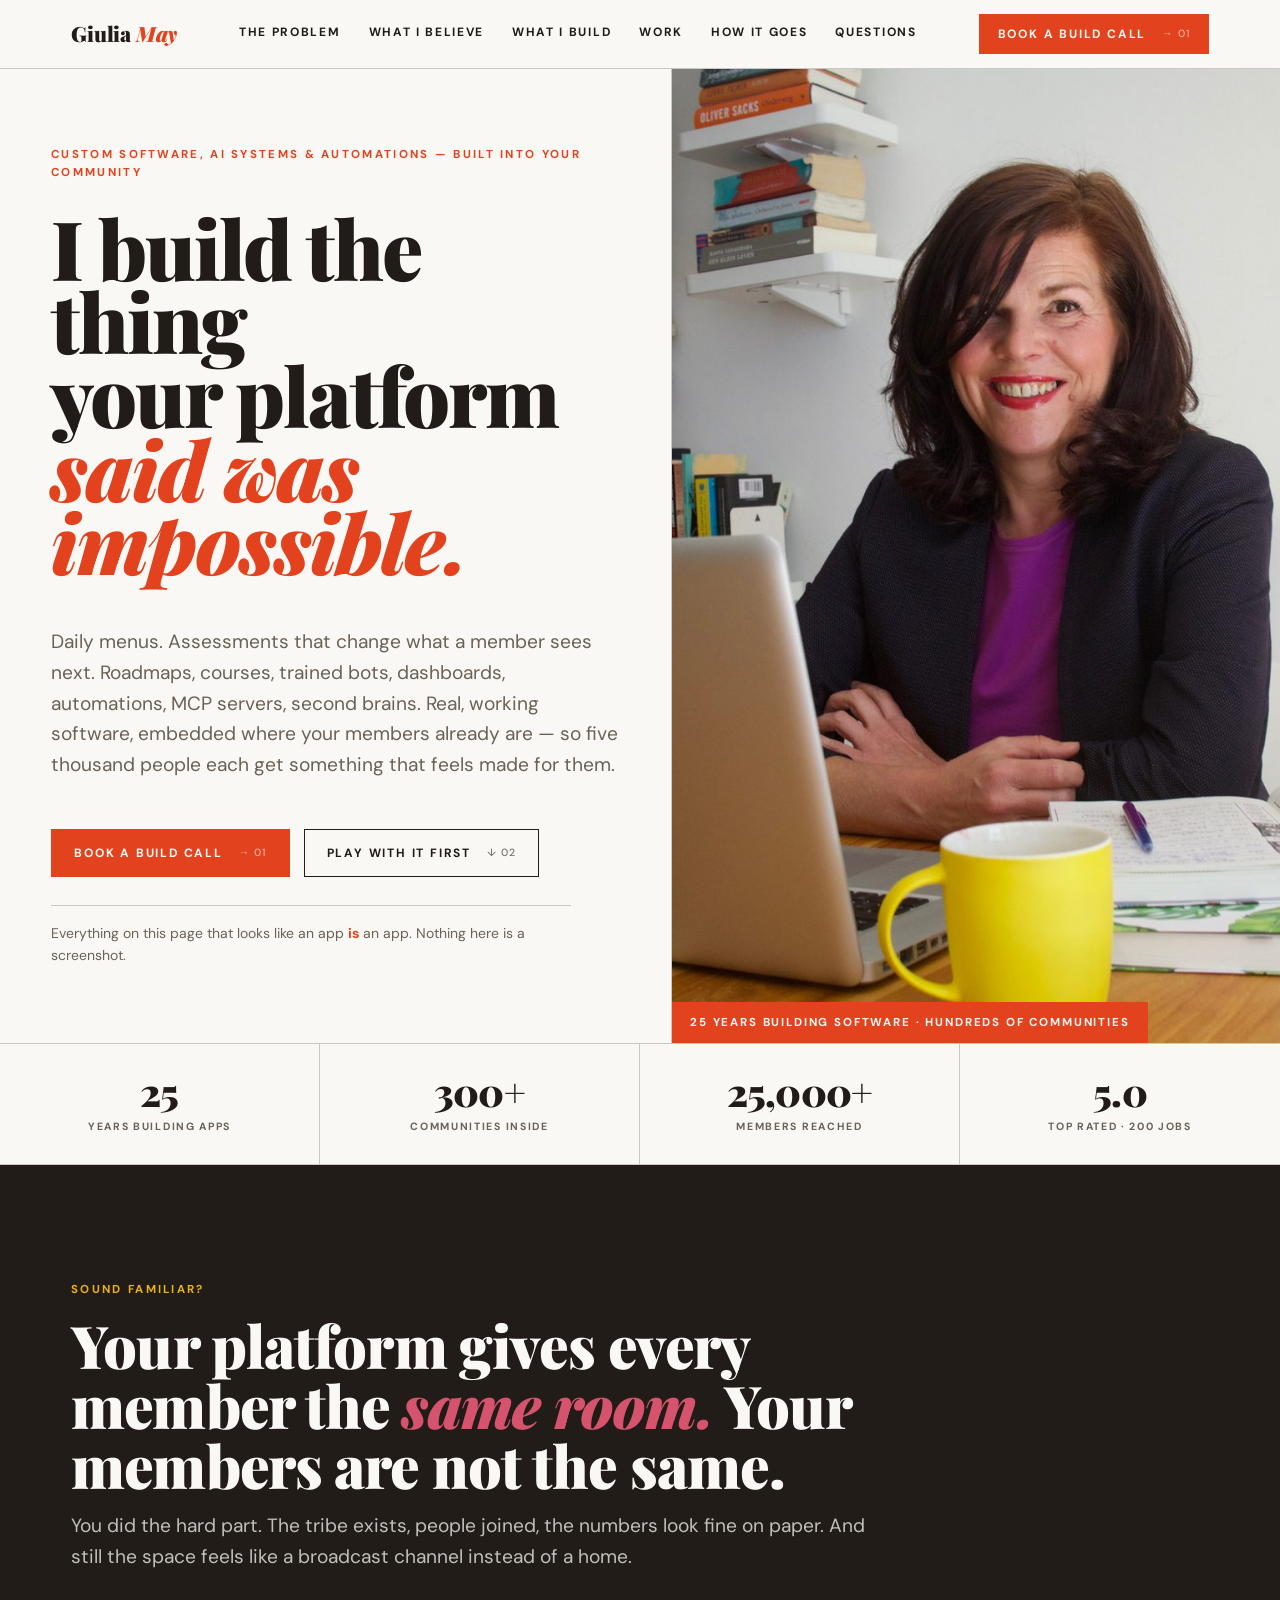
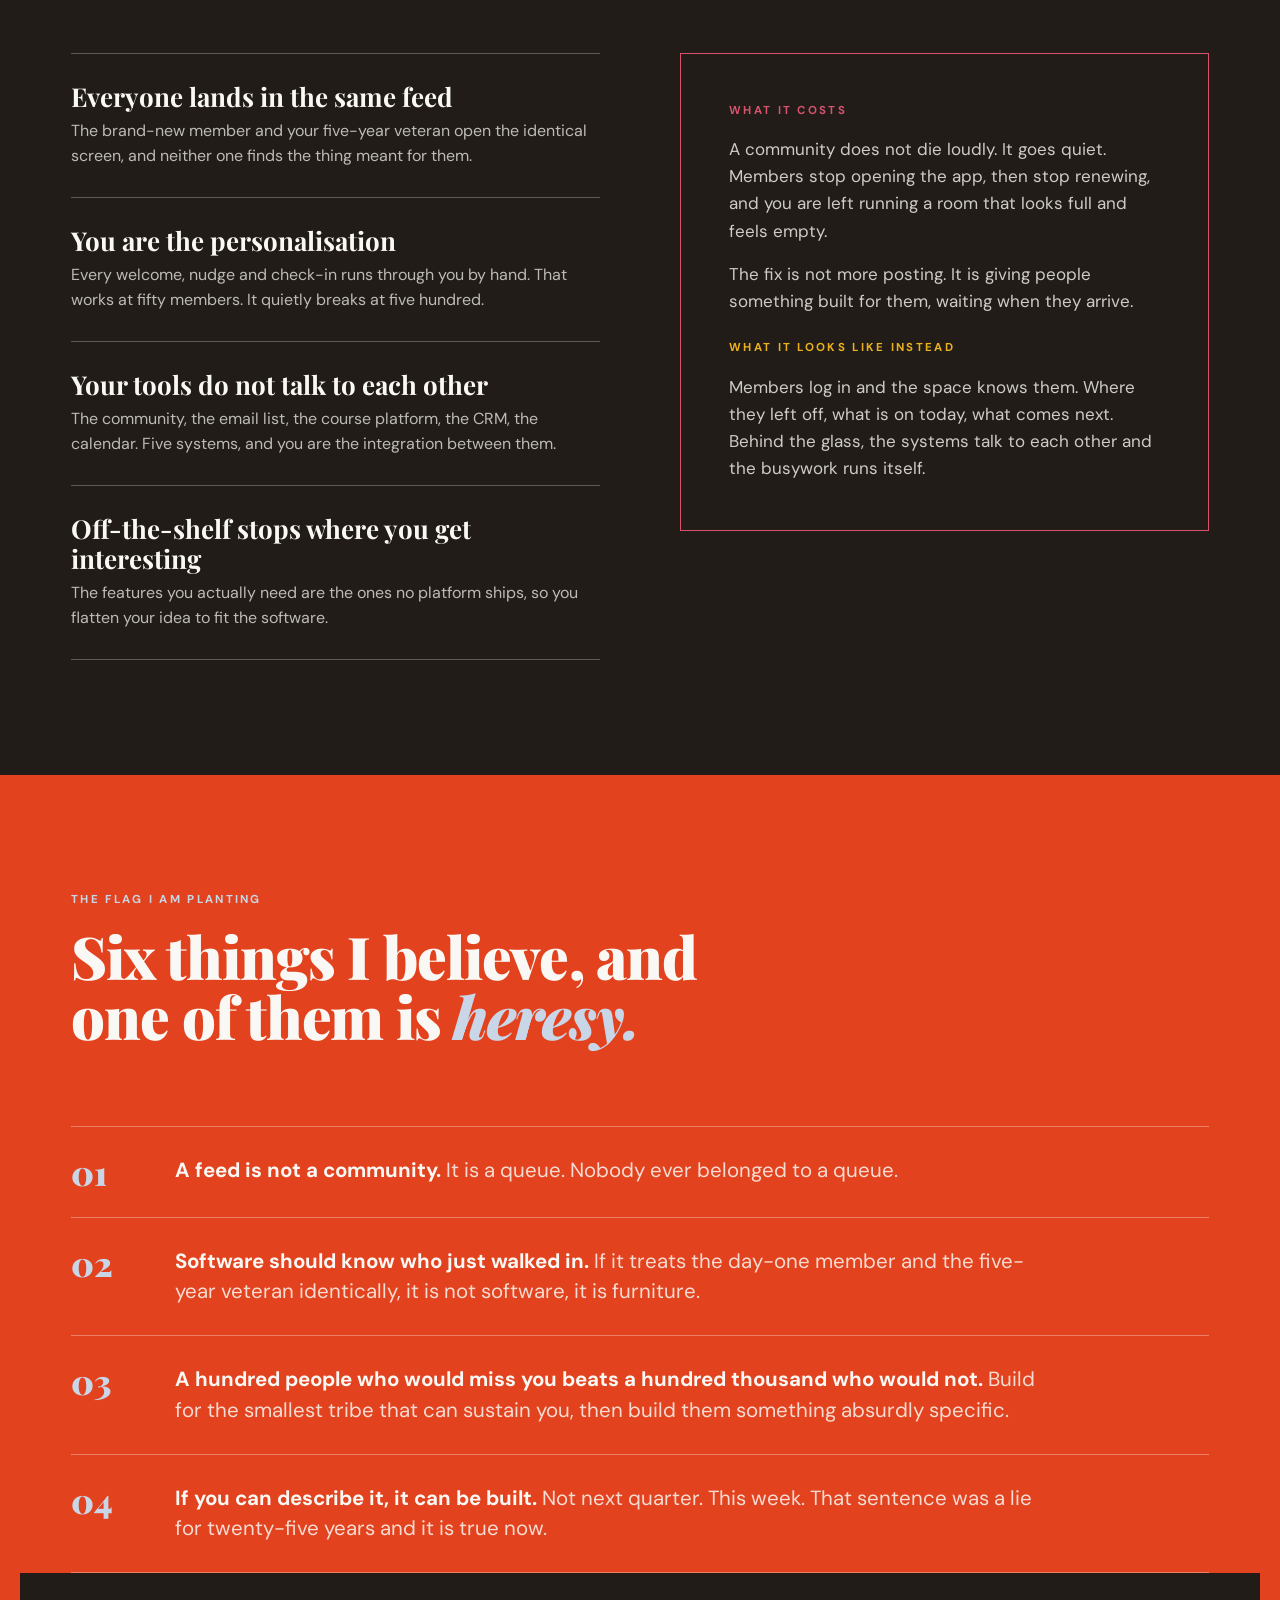
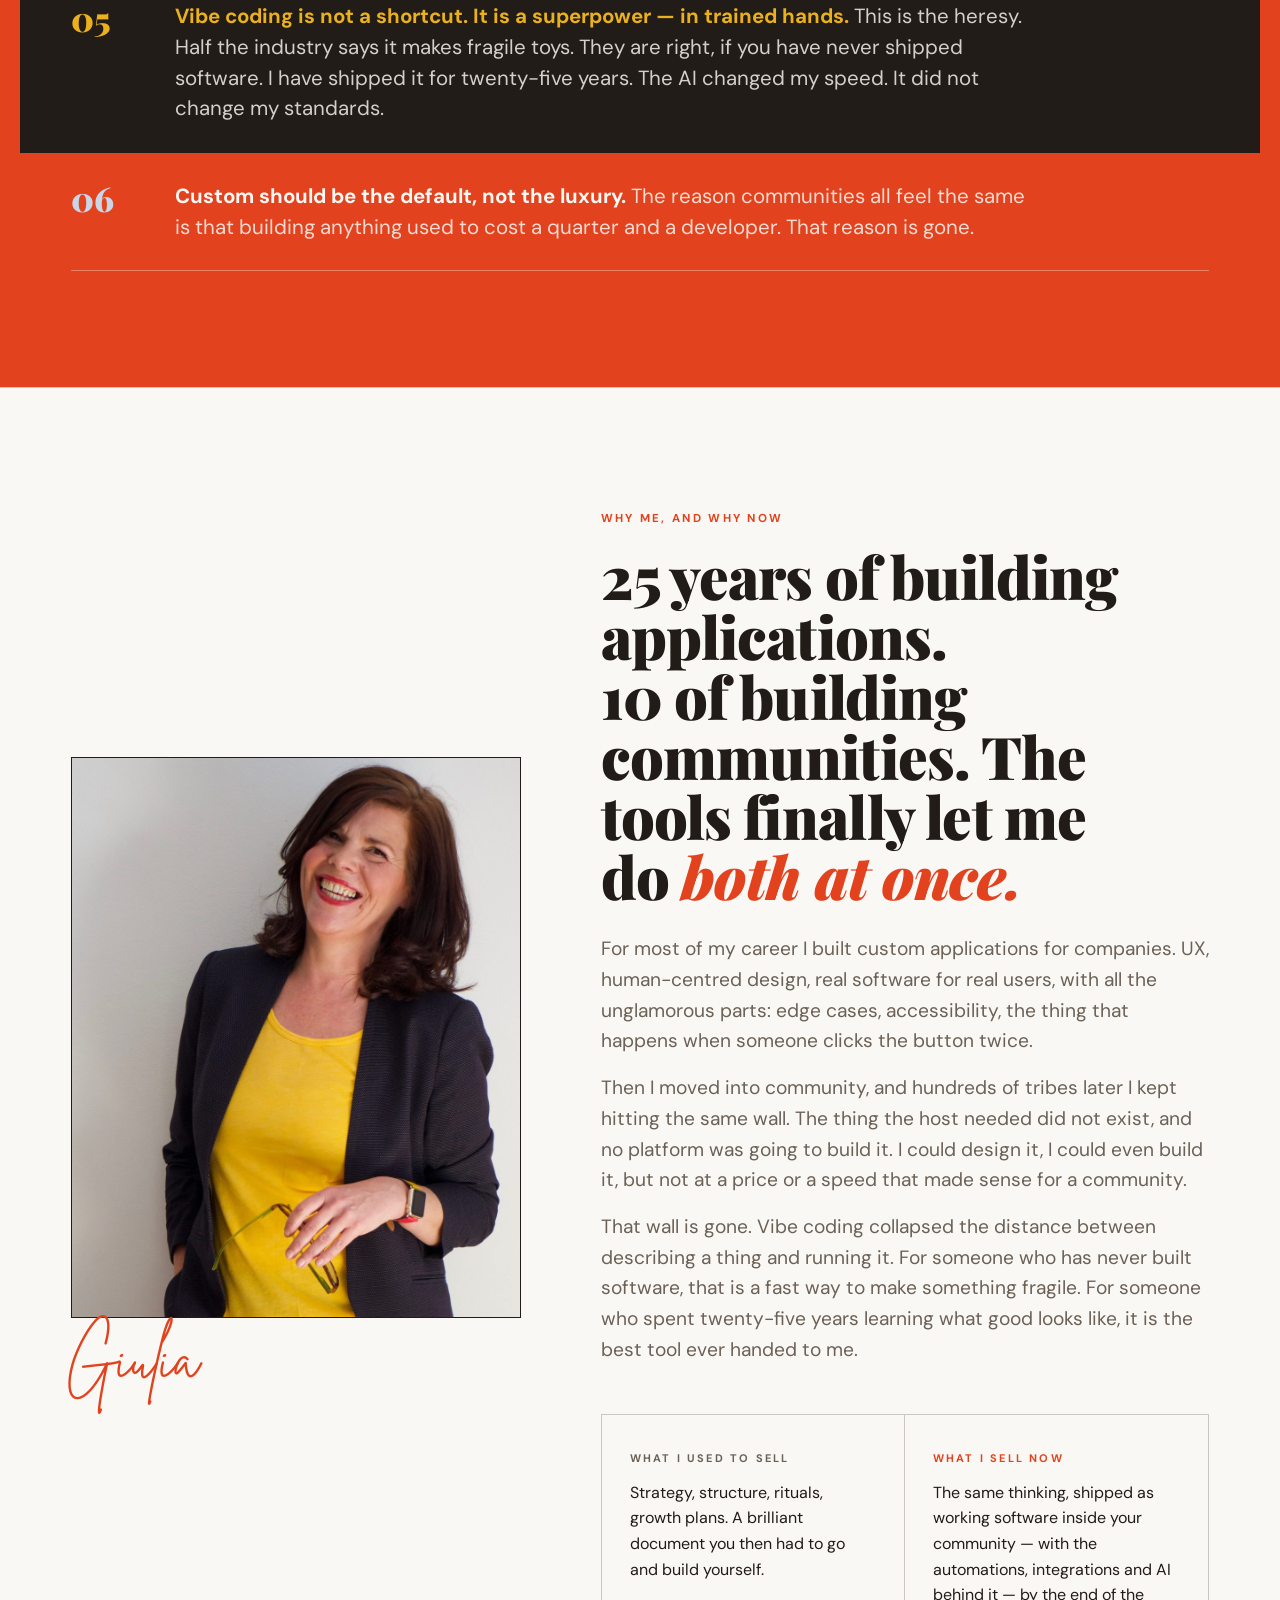
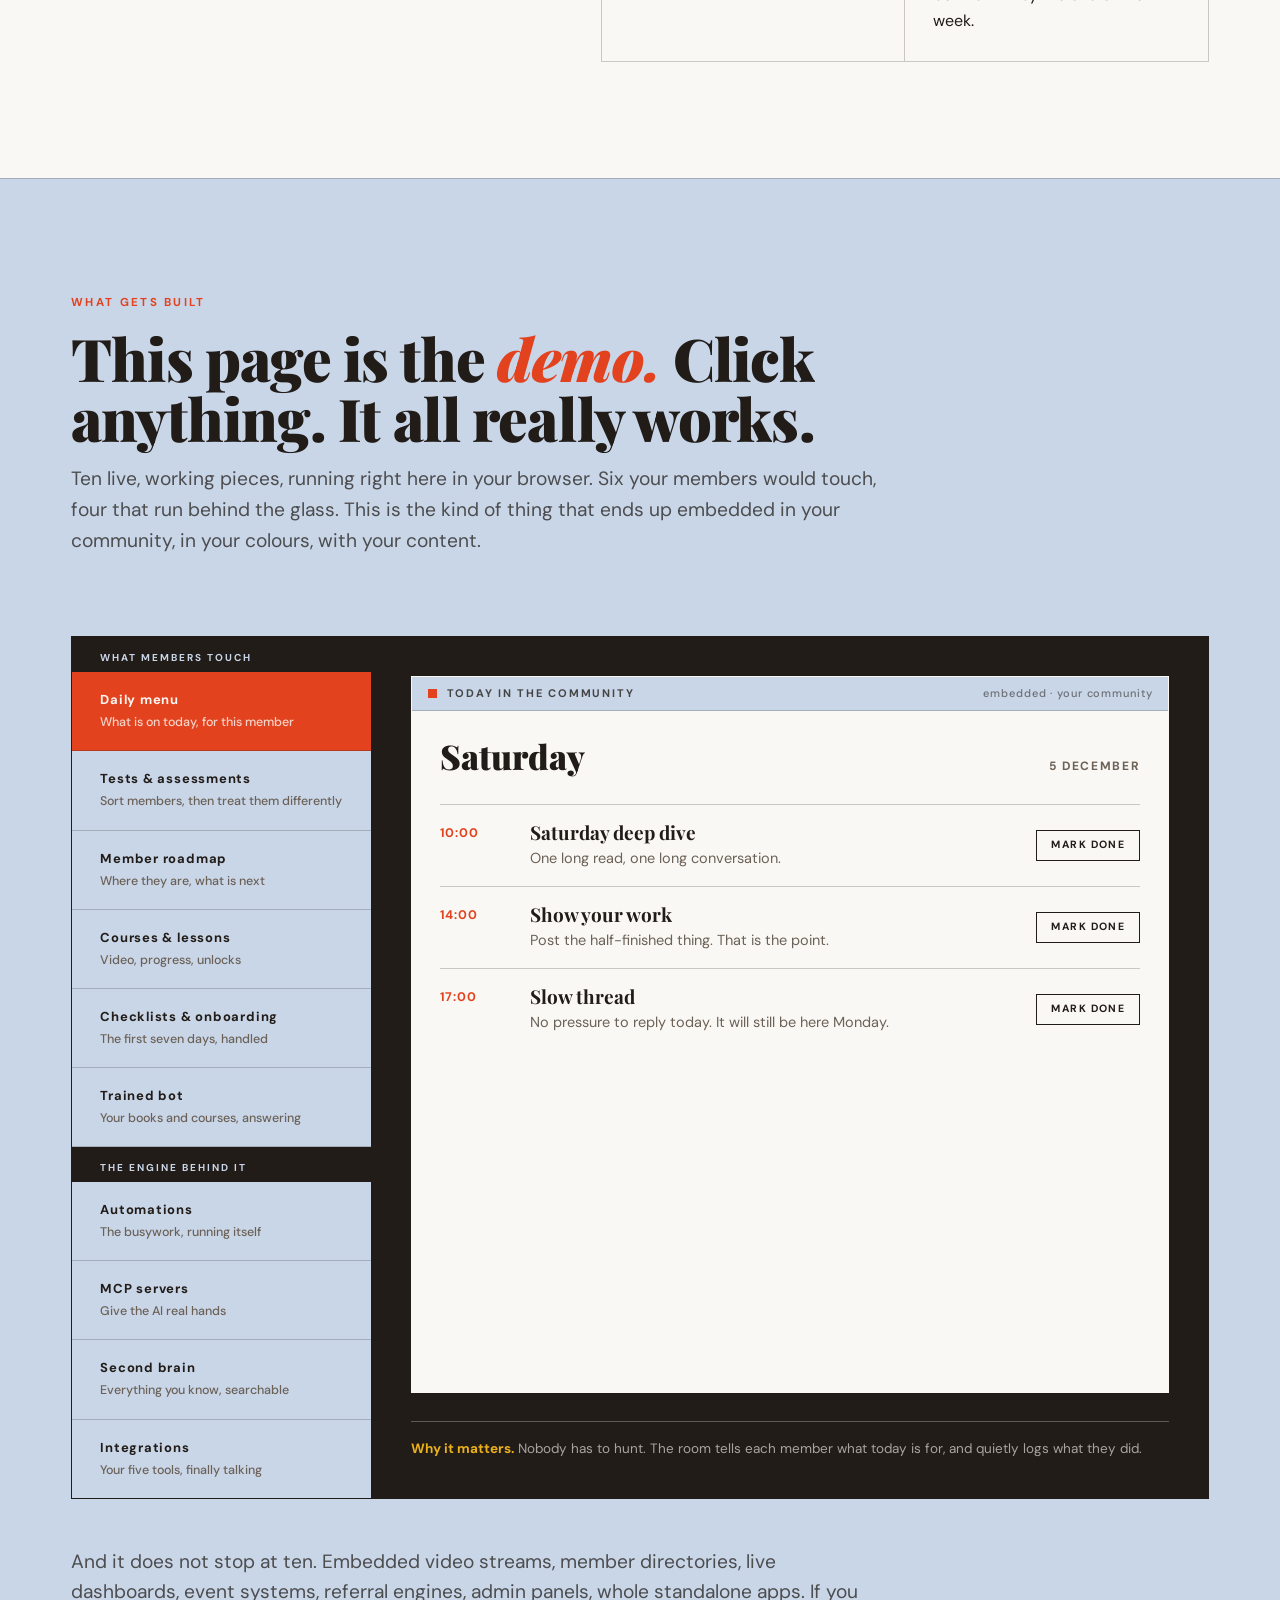
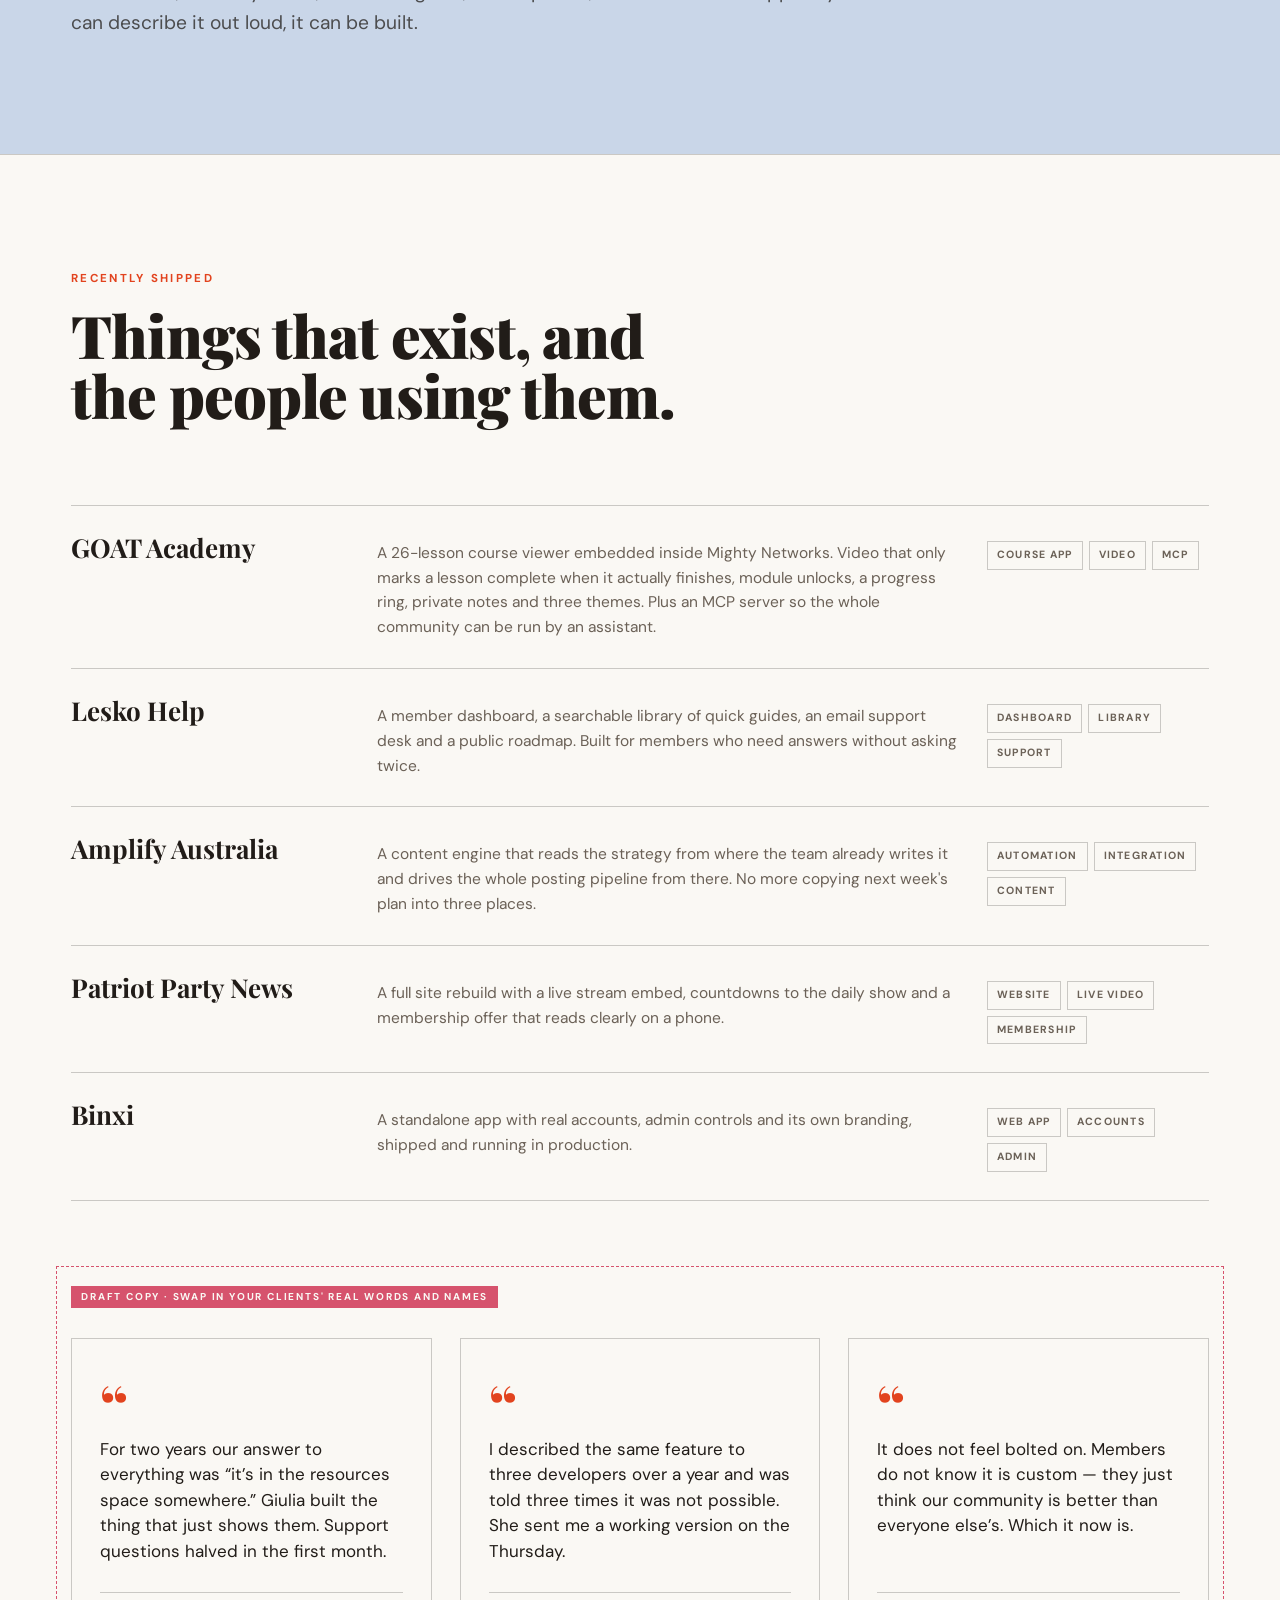
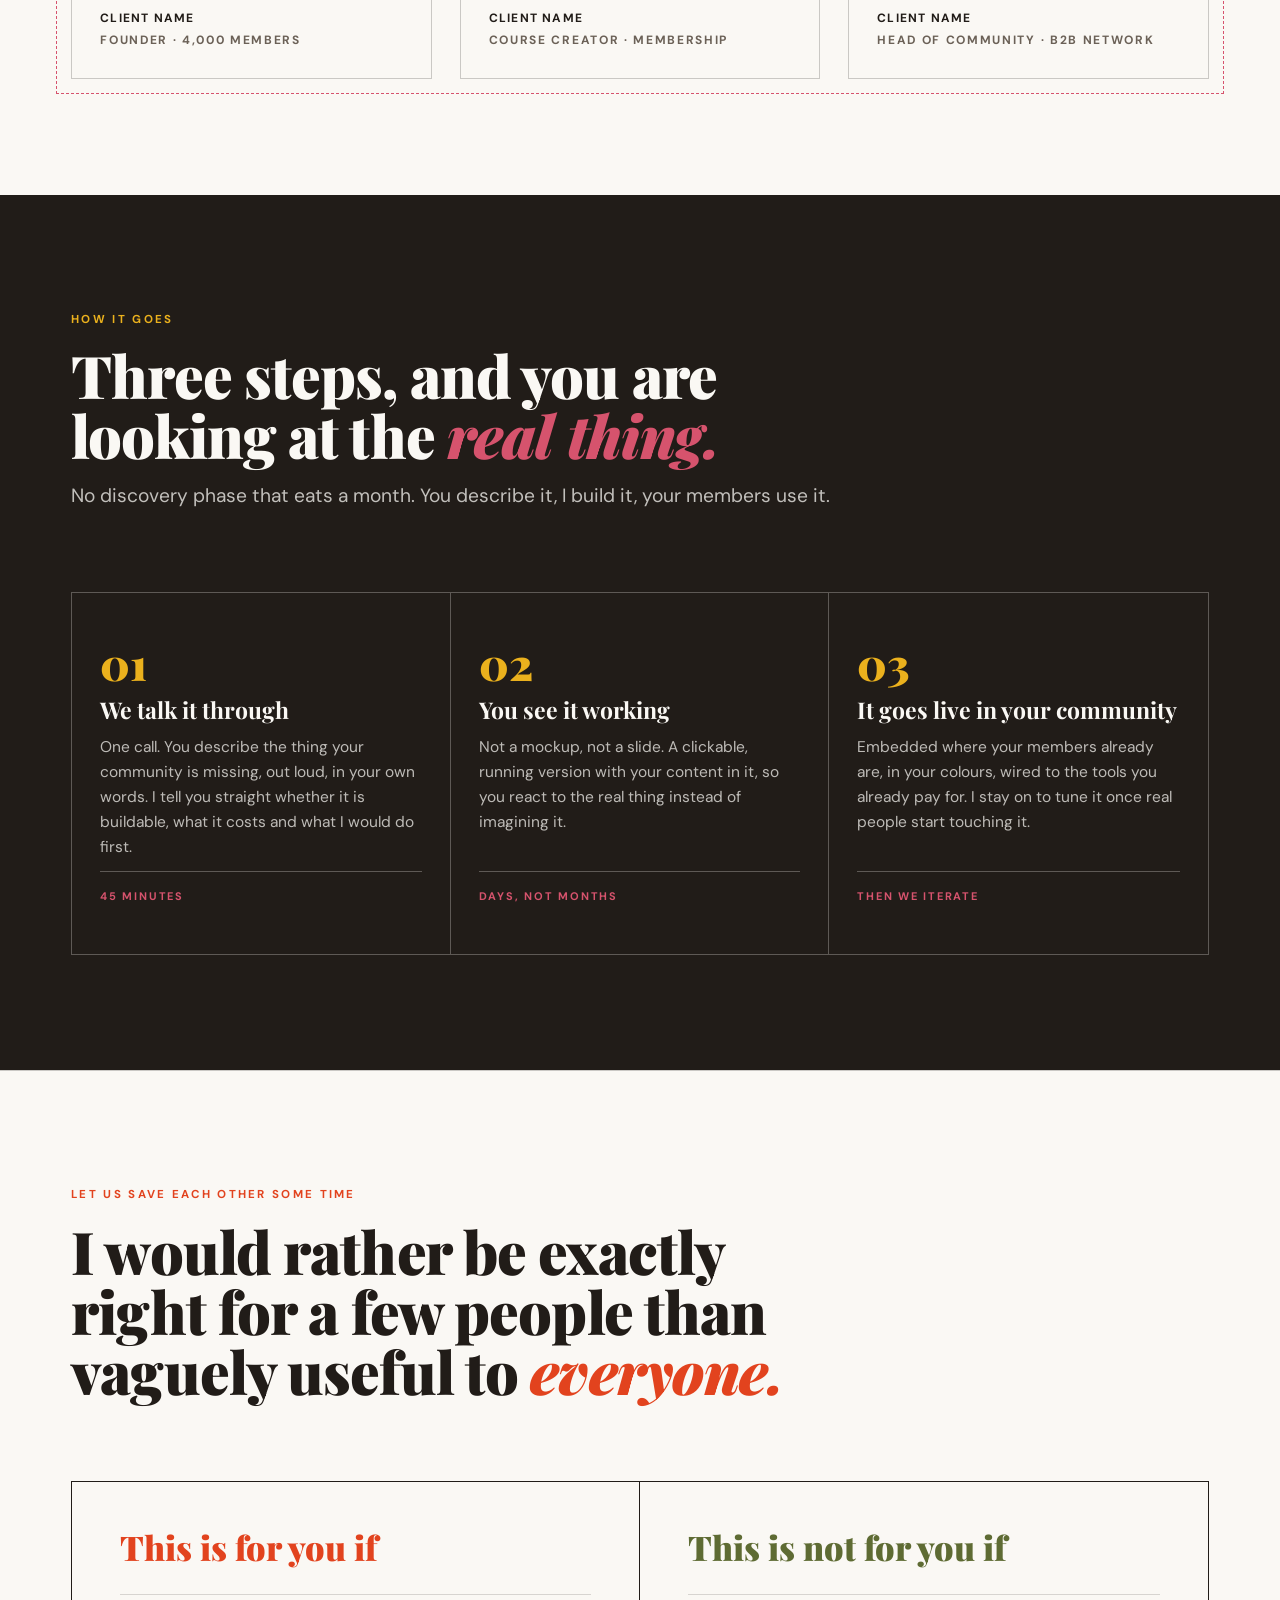
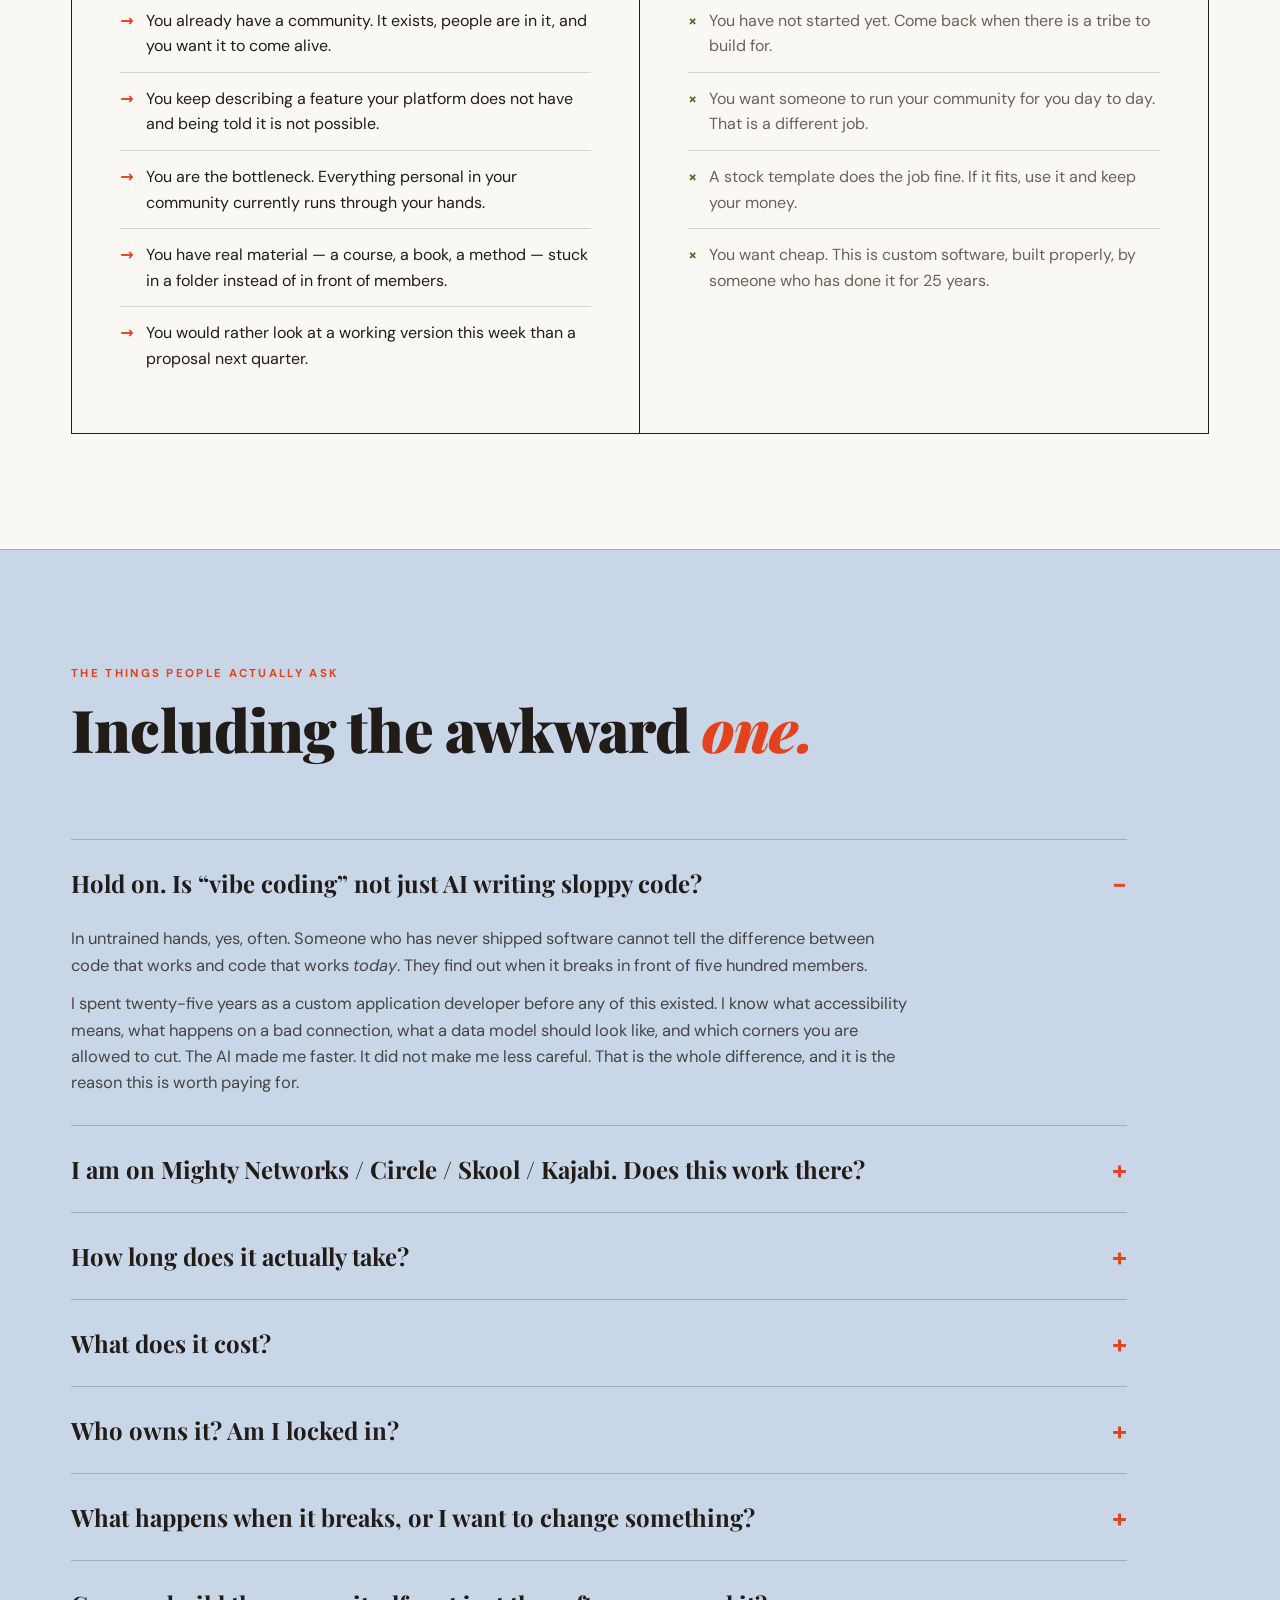
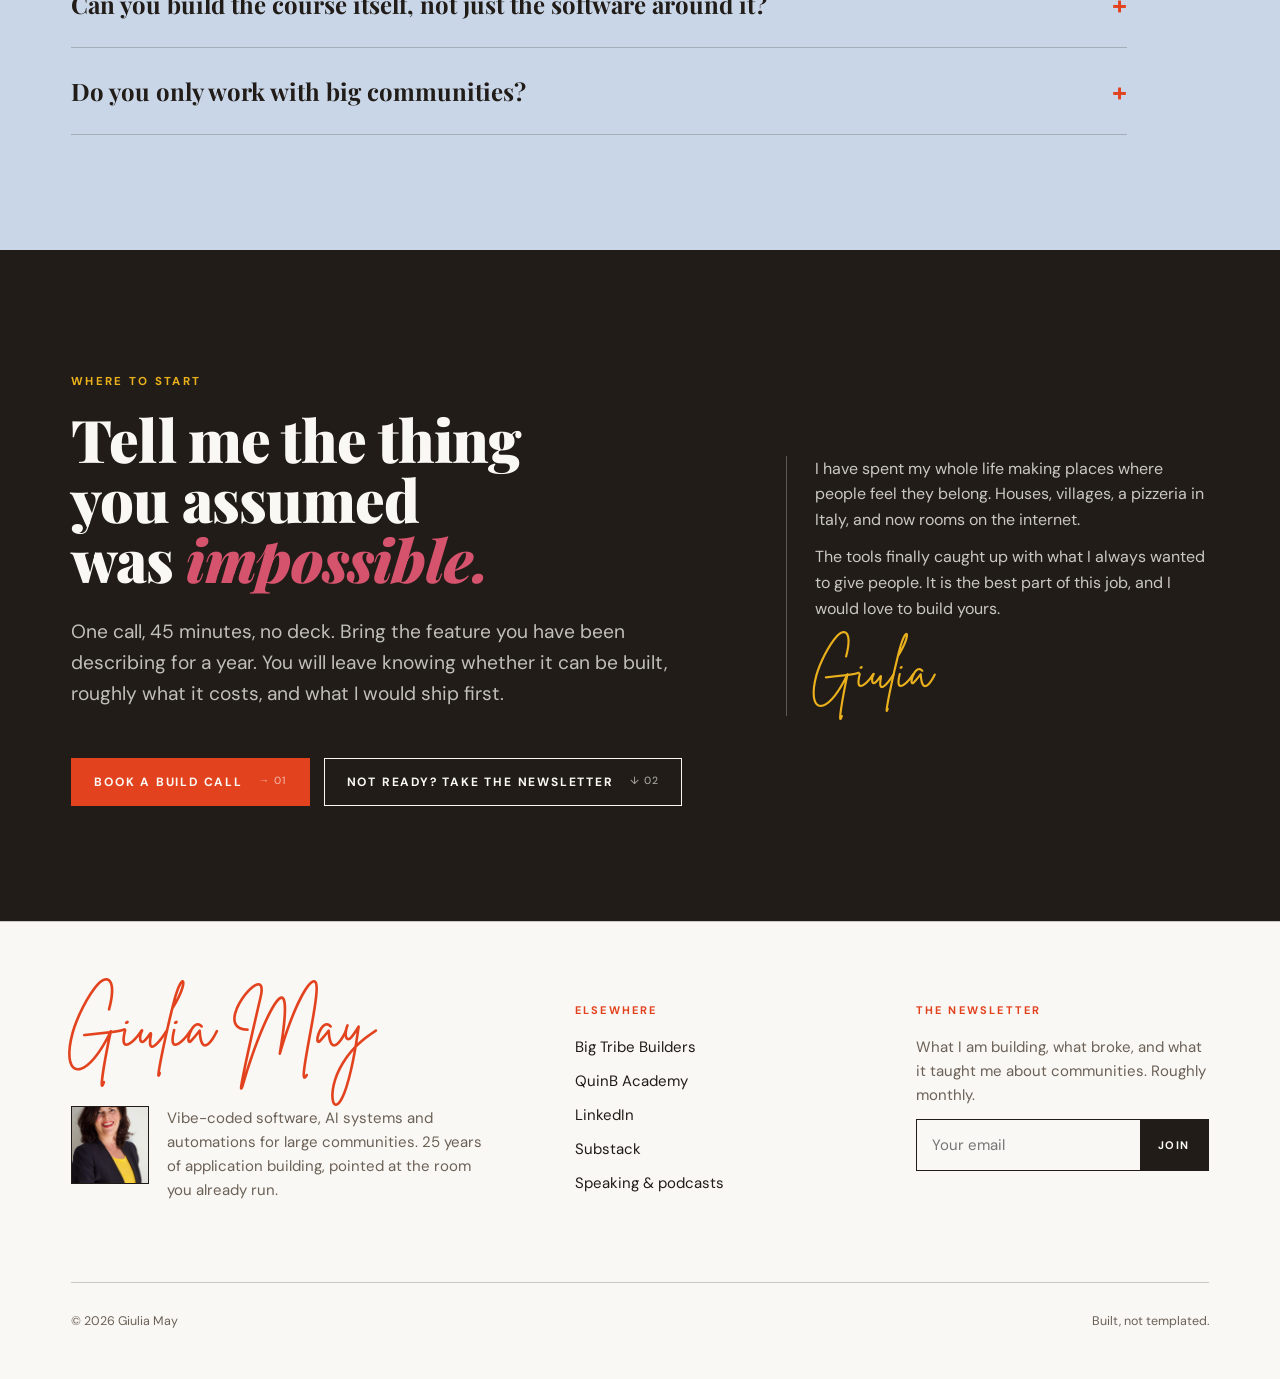
==== commit b948d672: "Write draft testimonial copy so the section reads as finished The three cards were empty prompts, wh" ====
--- a/index.html
+++ b/index.html
@@ -416,22 +416,22 @@
       </div>
     </div>
     <div class="ph" style="margin-top:var(--s5);">
-      <span class="ph-tag">Placeholder &middot; your real quotes go here</span>
+      <span class="ph-tag">Draft copy &middot; swap in your clients' real words and names</span>
       <div class="quotes" style="margin-top:var(--s2);">
         <figure class="quote">
           <span class="mark">&ldquo;</span>
-          <blockquote>Quote one. Best if it names the thing that was broken before you arrived, and what changed after.</blockquote>
-          <figcaption><b>Client name</b>Role &middot; Community</figcaption>
+          <blockquote>For two years our answer to everything was &ldquo;it&rsquo;s in the resources space somewhere.&rdquo; Giulia built the thing that just shows them. Support questions halved in the first month.</blockquote>
+          <figcaption><b>Client name</b>Founder &middot; 4,000 members</figcaption>
         </figure>
         <figure class="quote">
           <span class="mark">&ldquo;</span>
-          <blockquote>Quote two. Best if it points at a number: retention, completion, how fast it shipped.</blockquote>
-          <figcaption><b>Client name</b>Role &middot; Community</figcaption>
+          <blockquote>I described the same feature to three developers over a year and was told three times it was not possible. She sent me a working version on the Thursday.</blockquote>
+          <figcaption><b>Client name</b>Course creator &middot; membership</figcaption>
         </figure>
         <figure class="quote">
           <span class="mark">&ldquo;</span>
-          <blockquote>Quote three. Best if it sounds like a person talking, not a reference letter.</blockquote>
-          <figcaption><b>Client name</b>Role &middot; Community</figcaption>
+          <blockquote>It does not feel bolted on. Members do not know it is custom &mdash; they just think our community is better than everyone else&rsquo;s. Which it now is.</blockquote>
+          <figcaption><b>Client name</b>Head of community &middot; B2B network</figcaption>
         </figure>
       </div>
     </div>
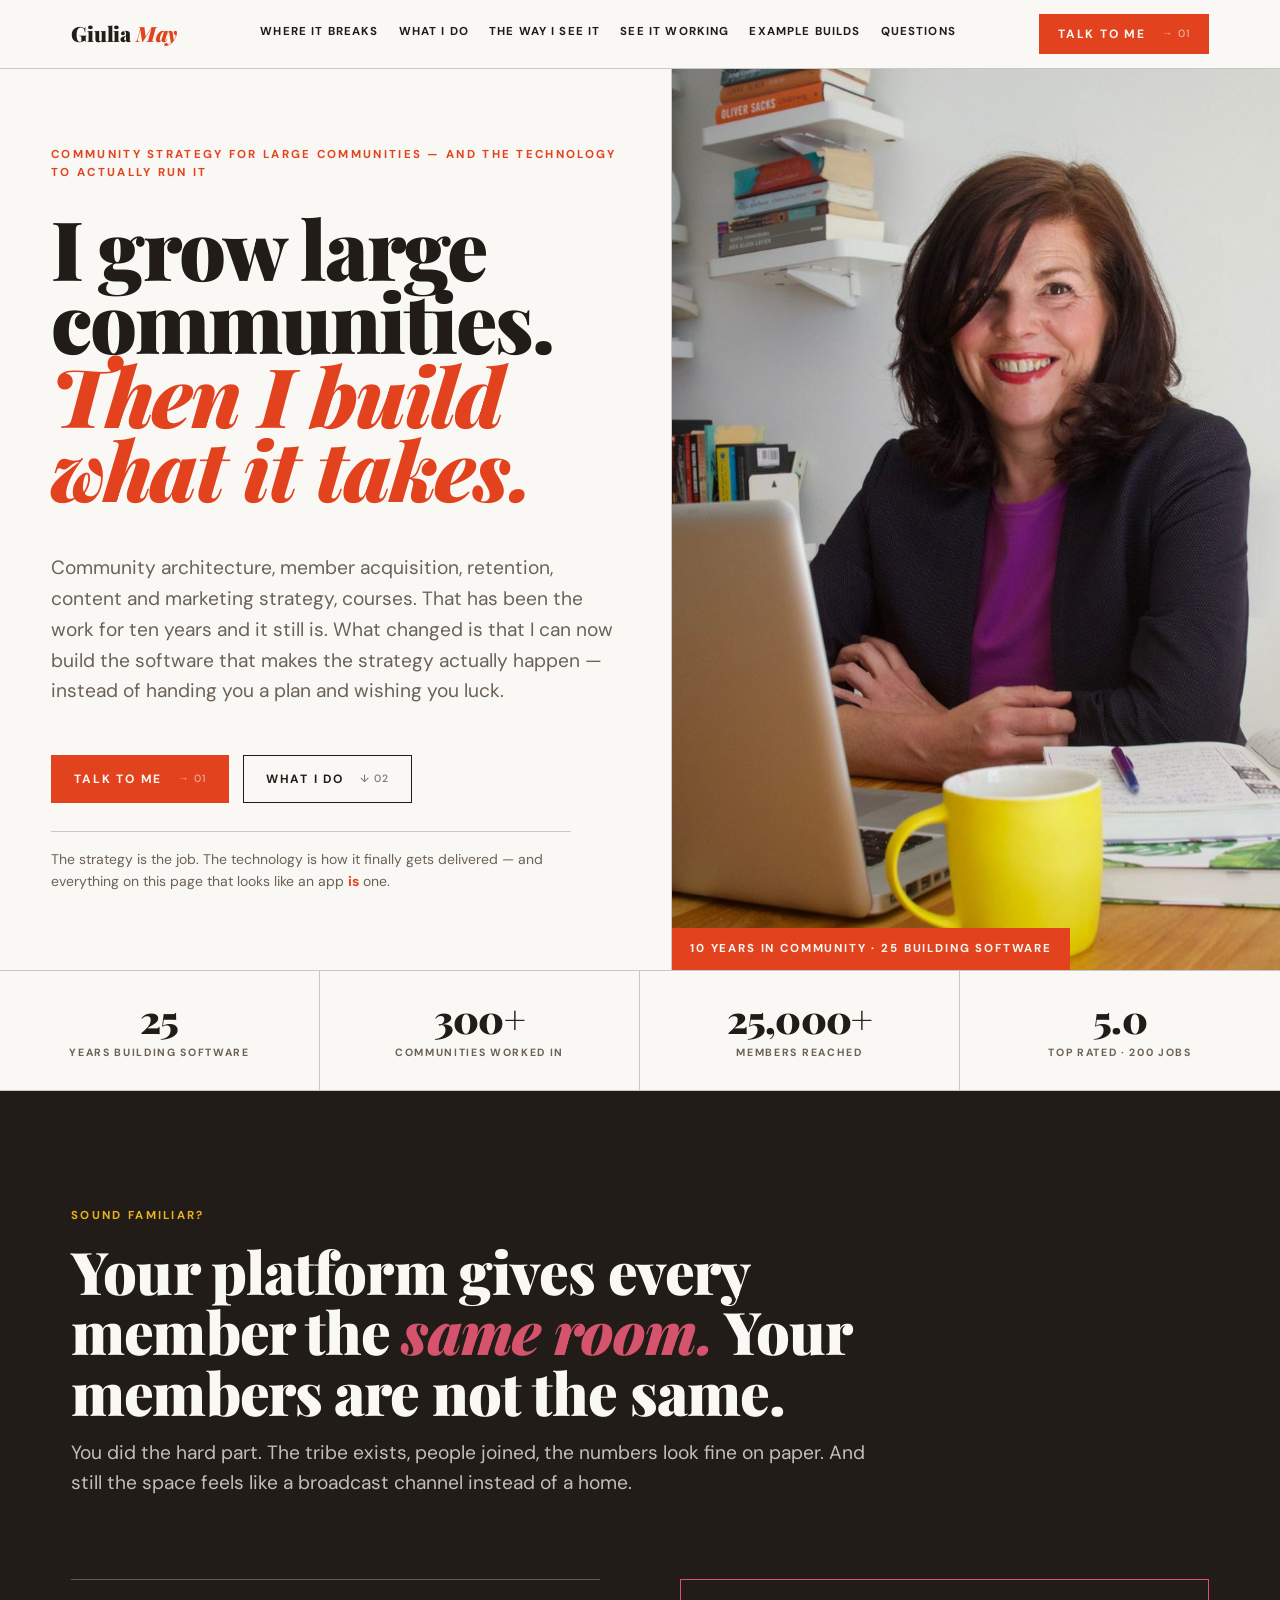
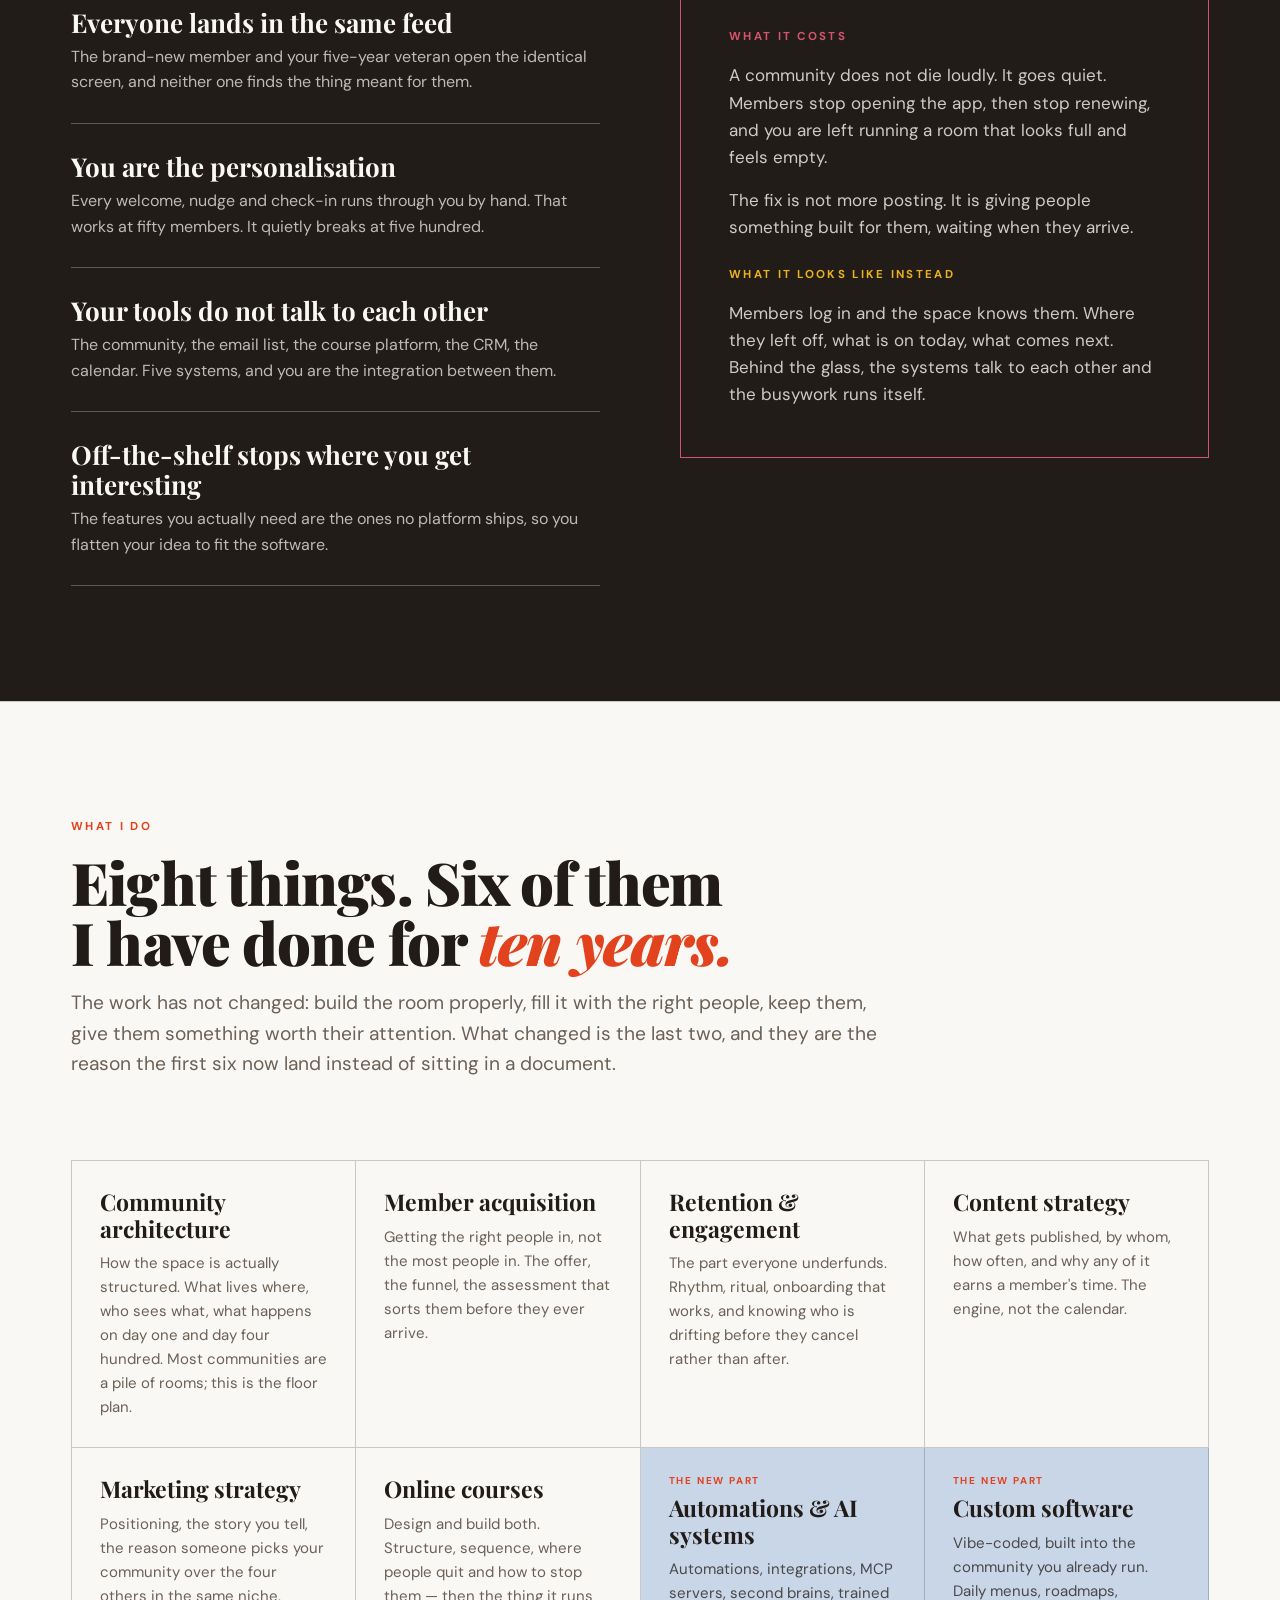
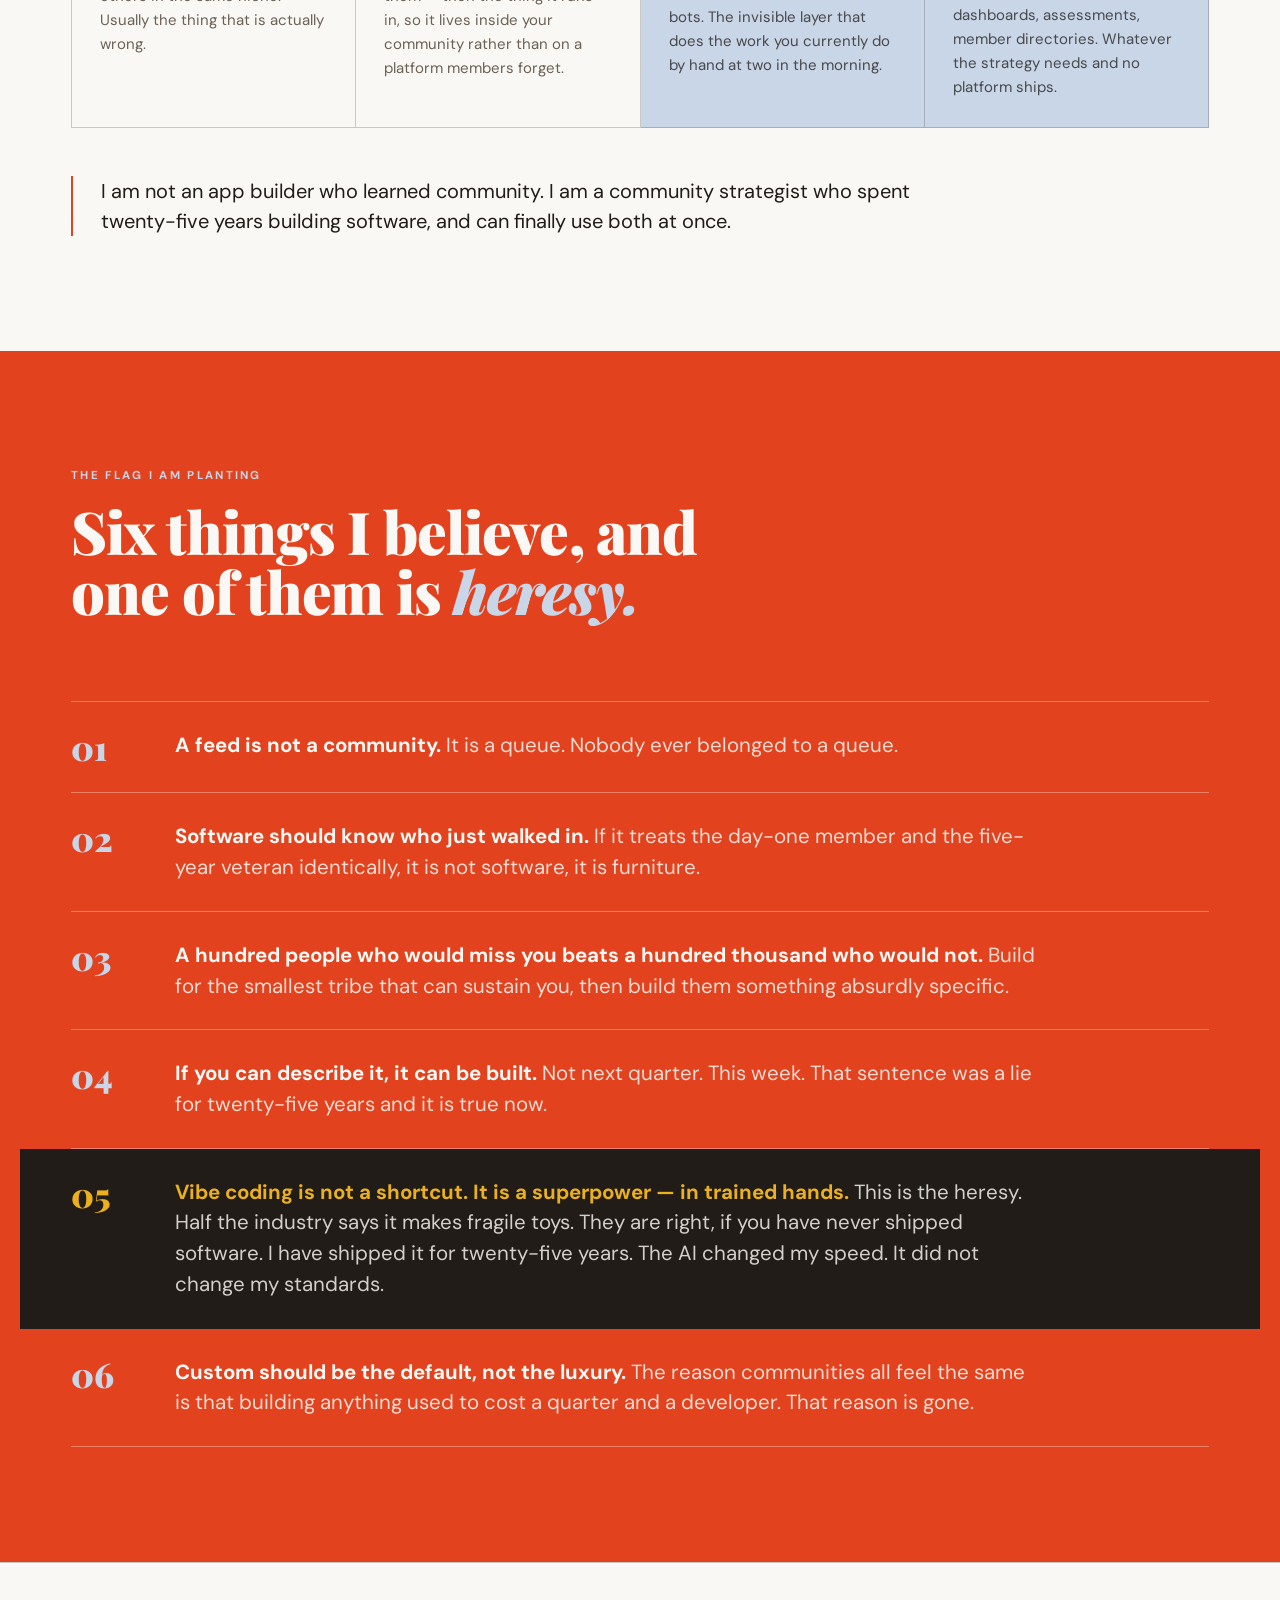
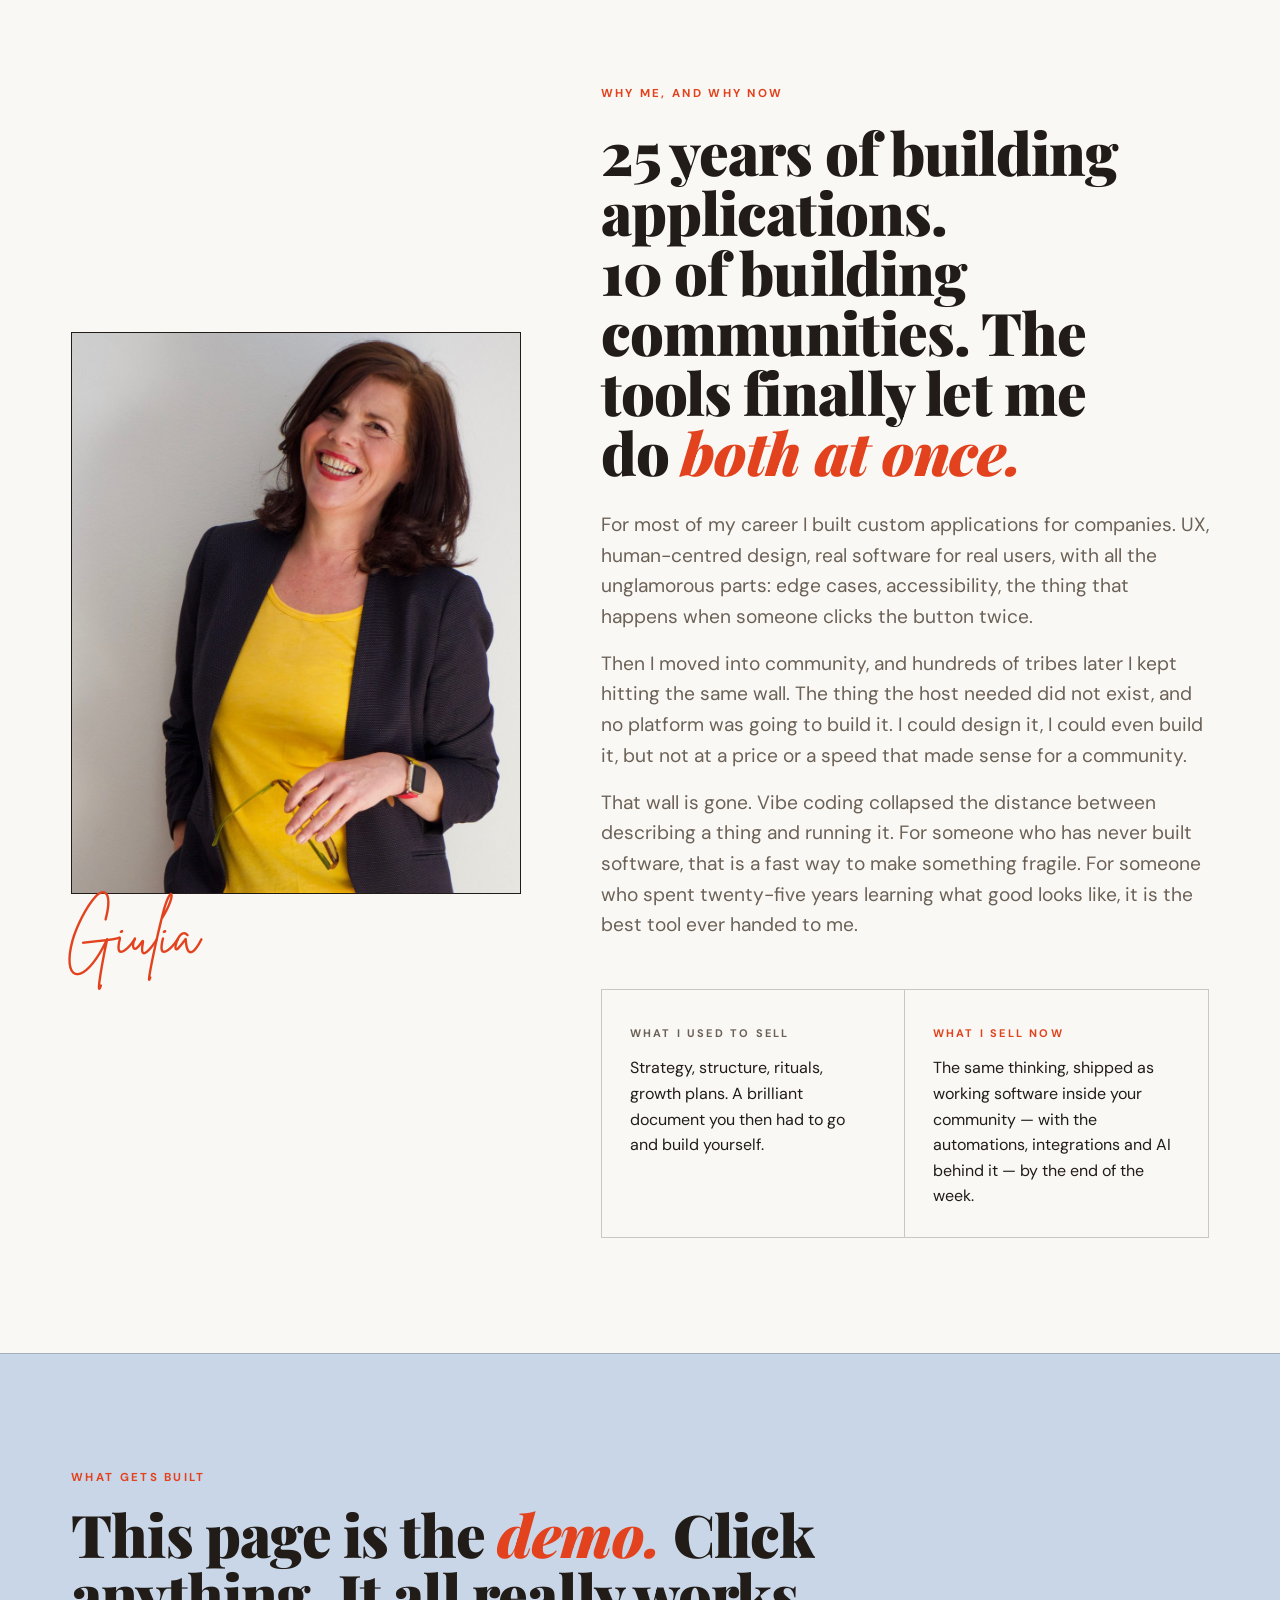
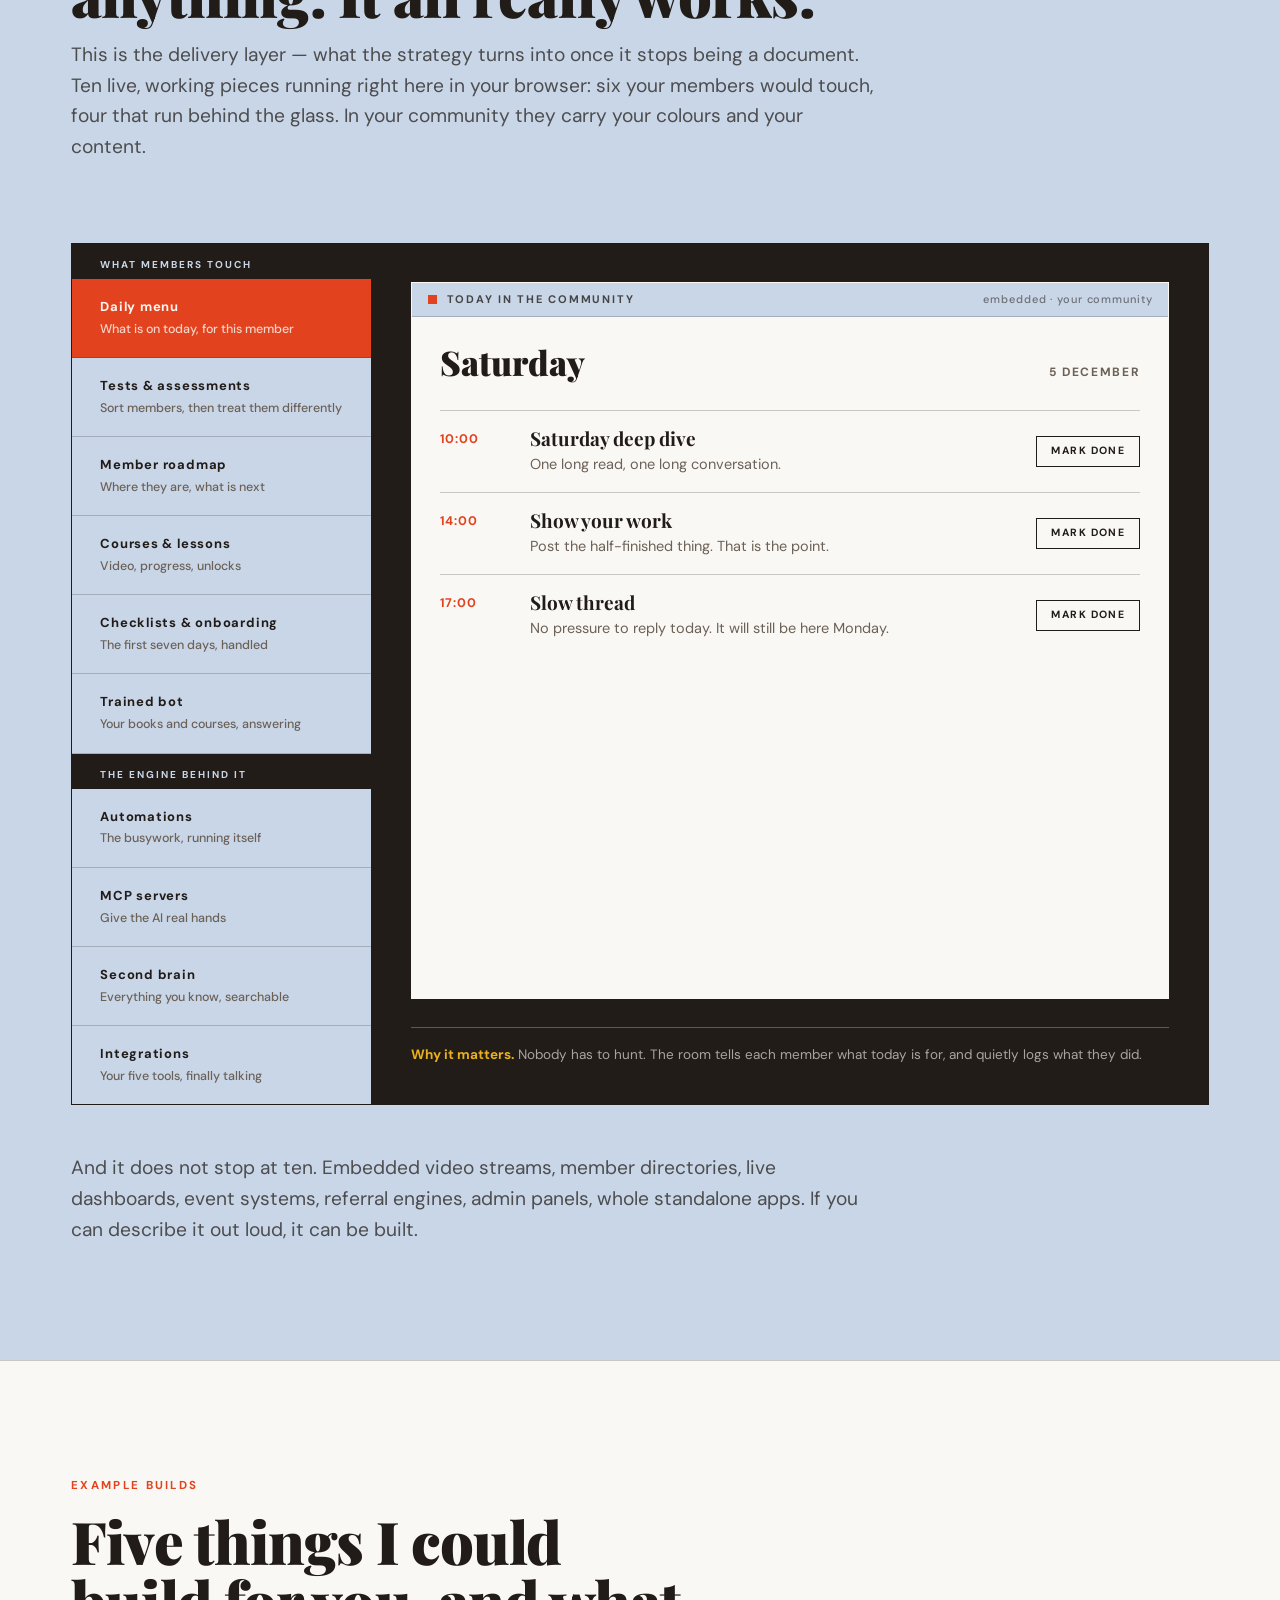
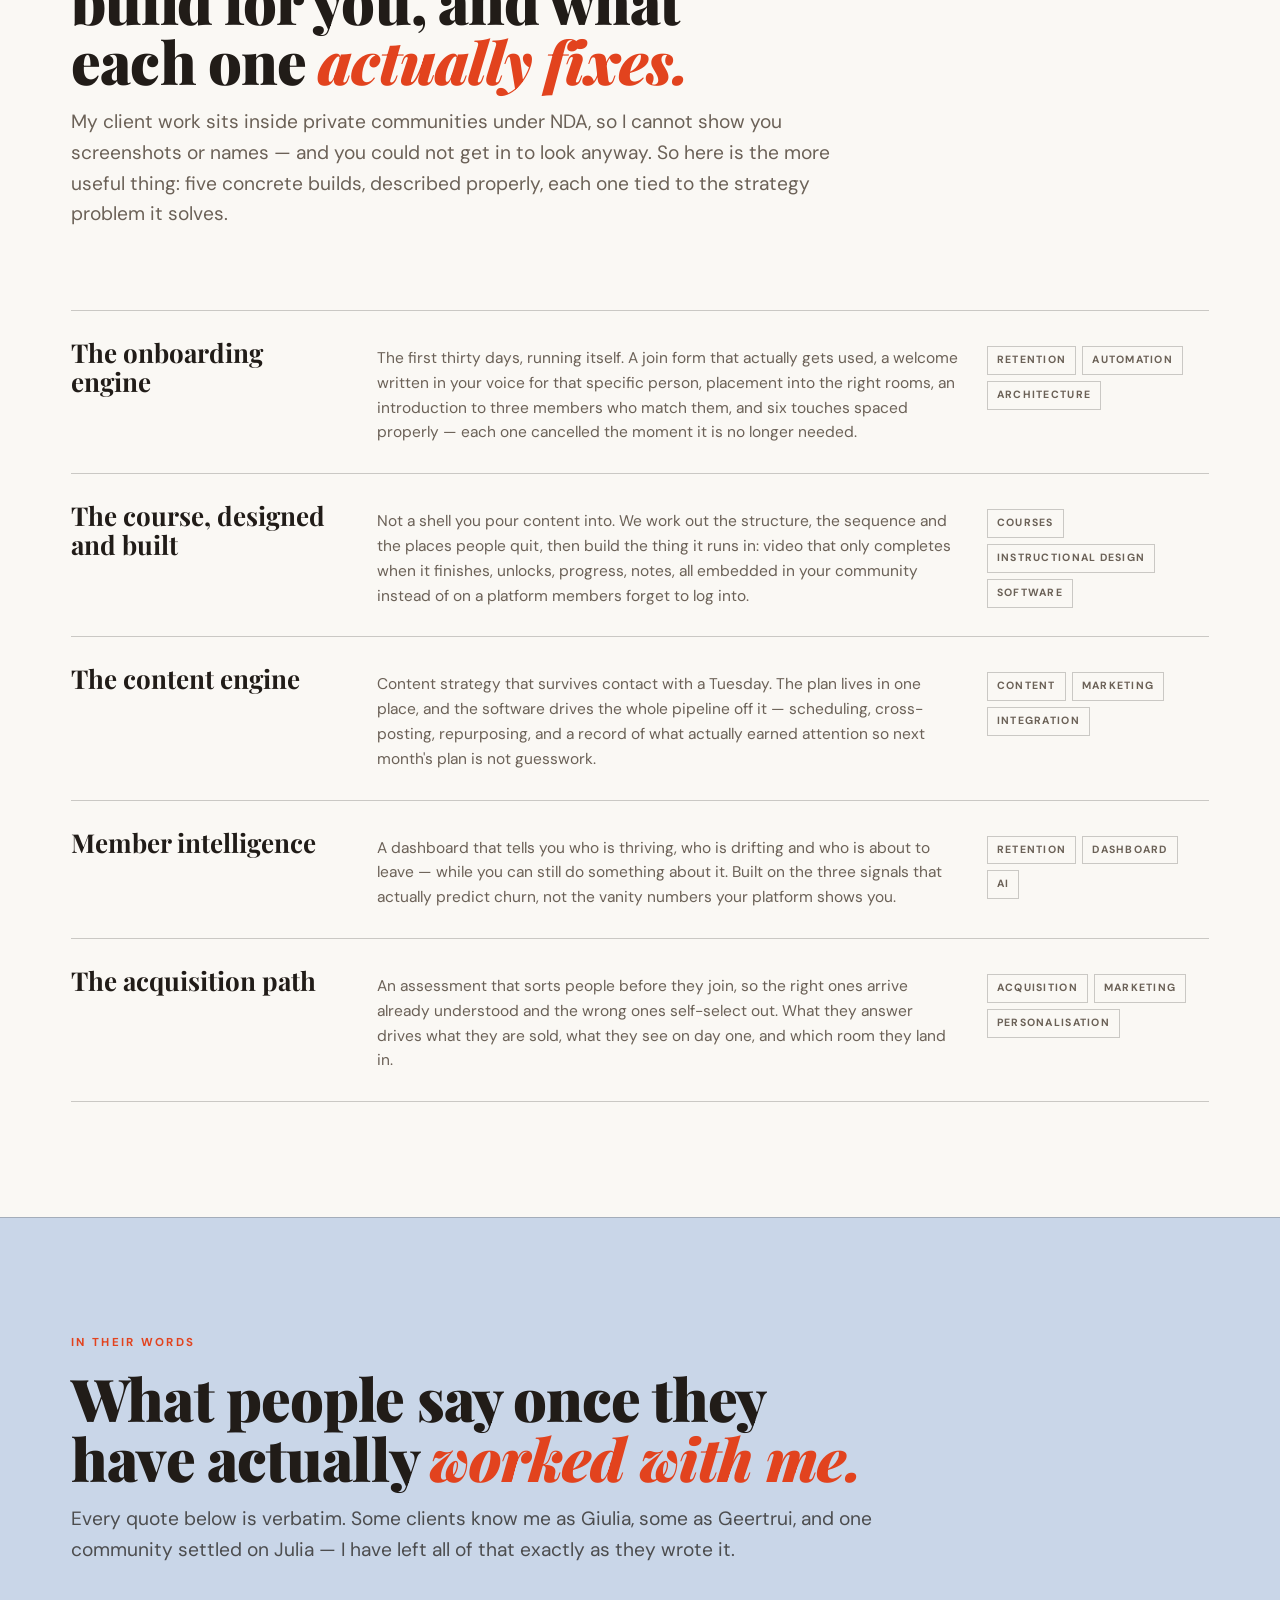
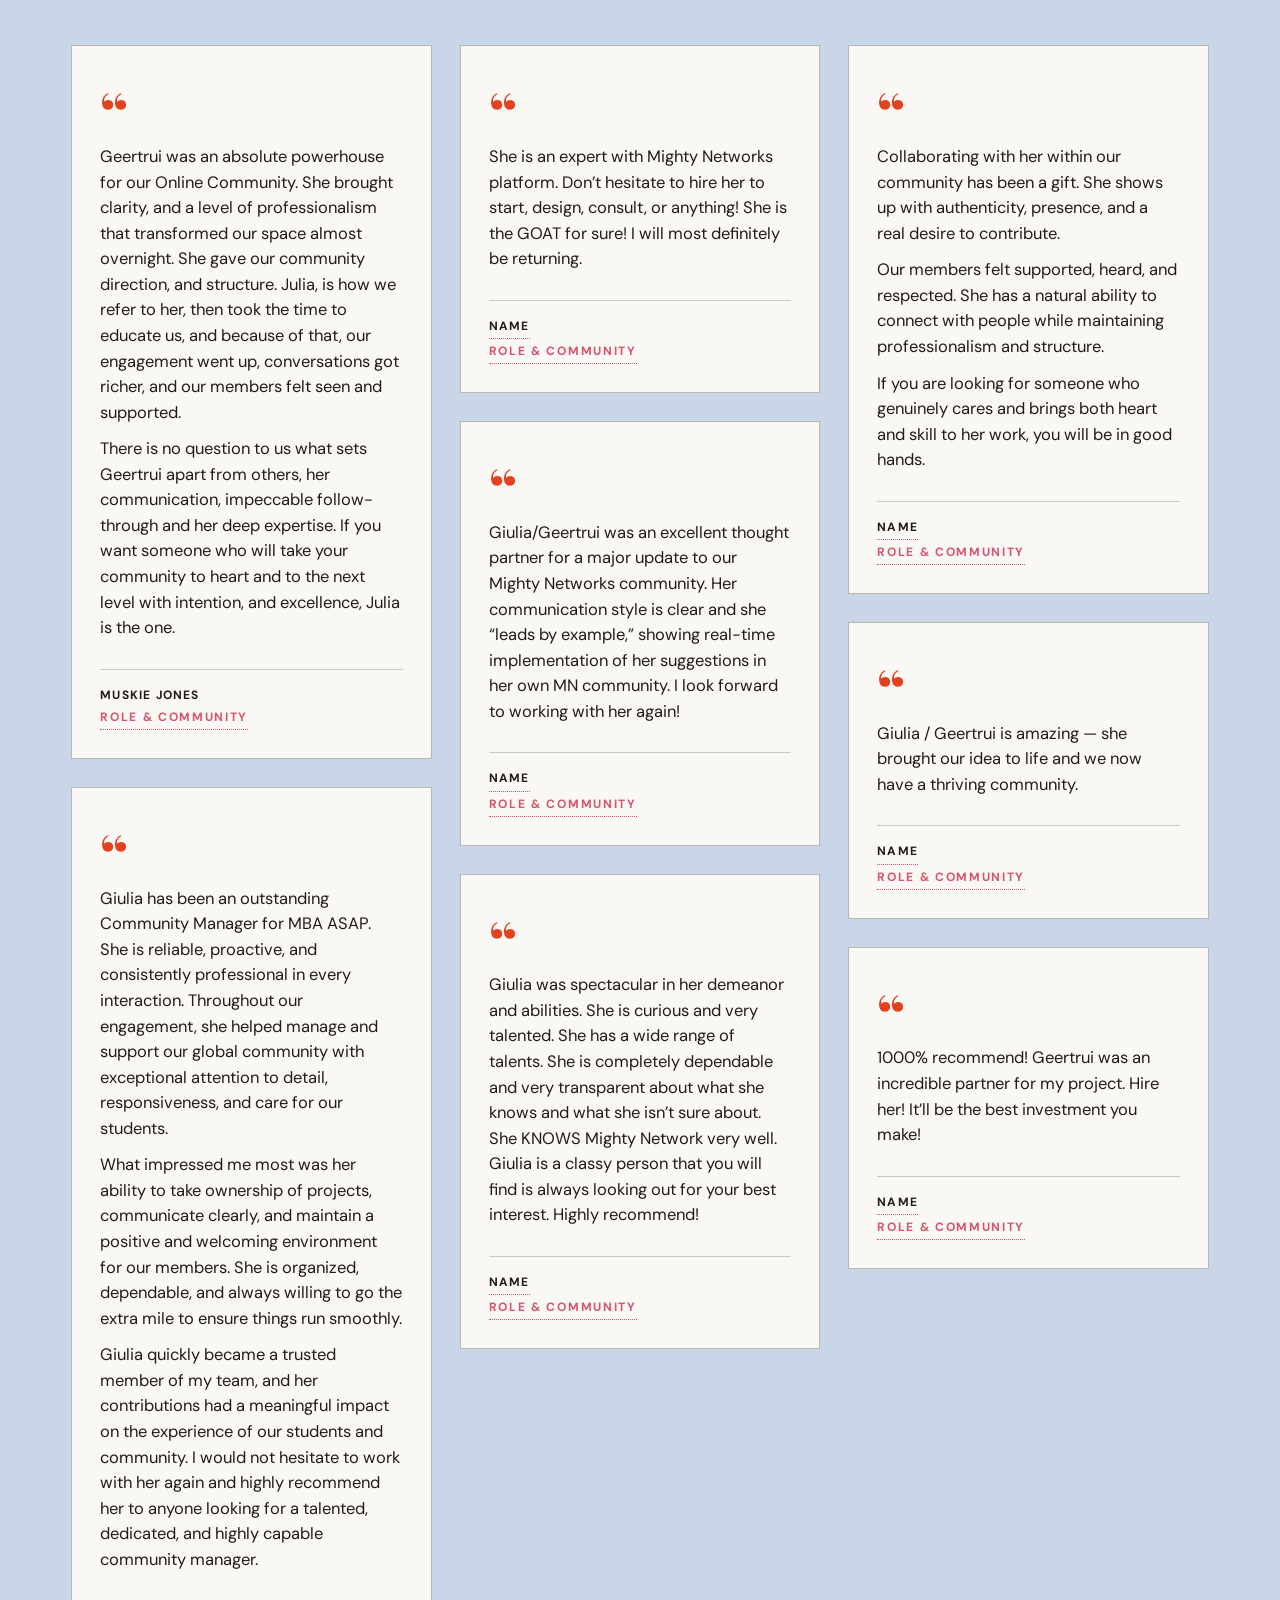
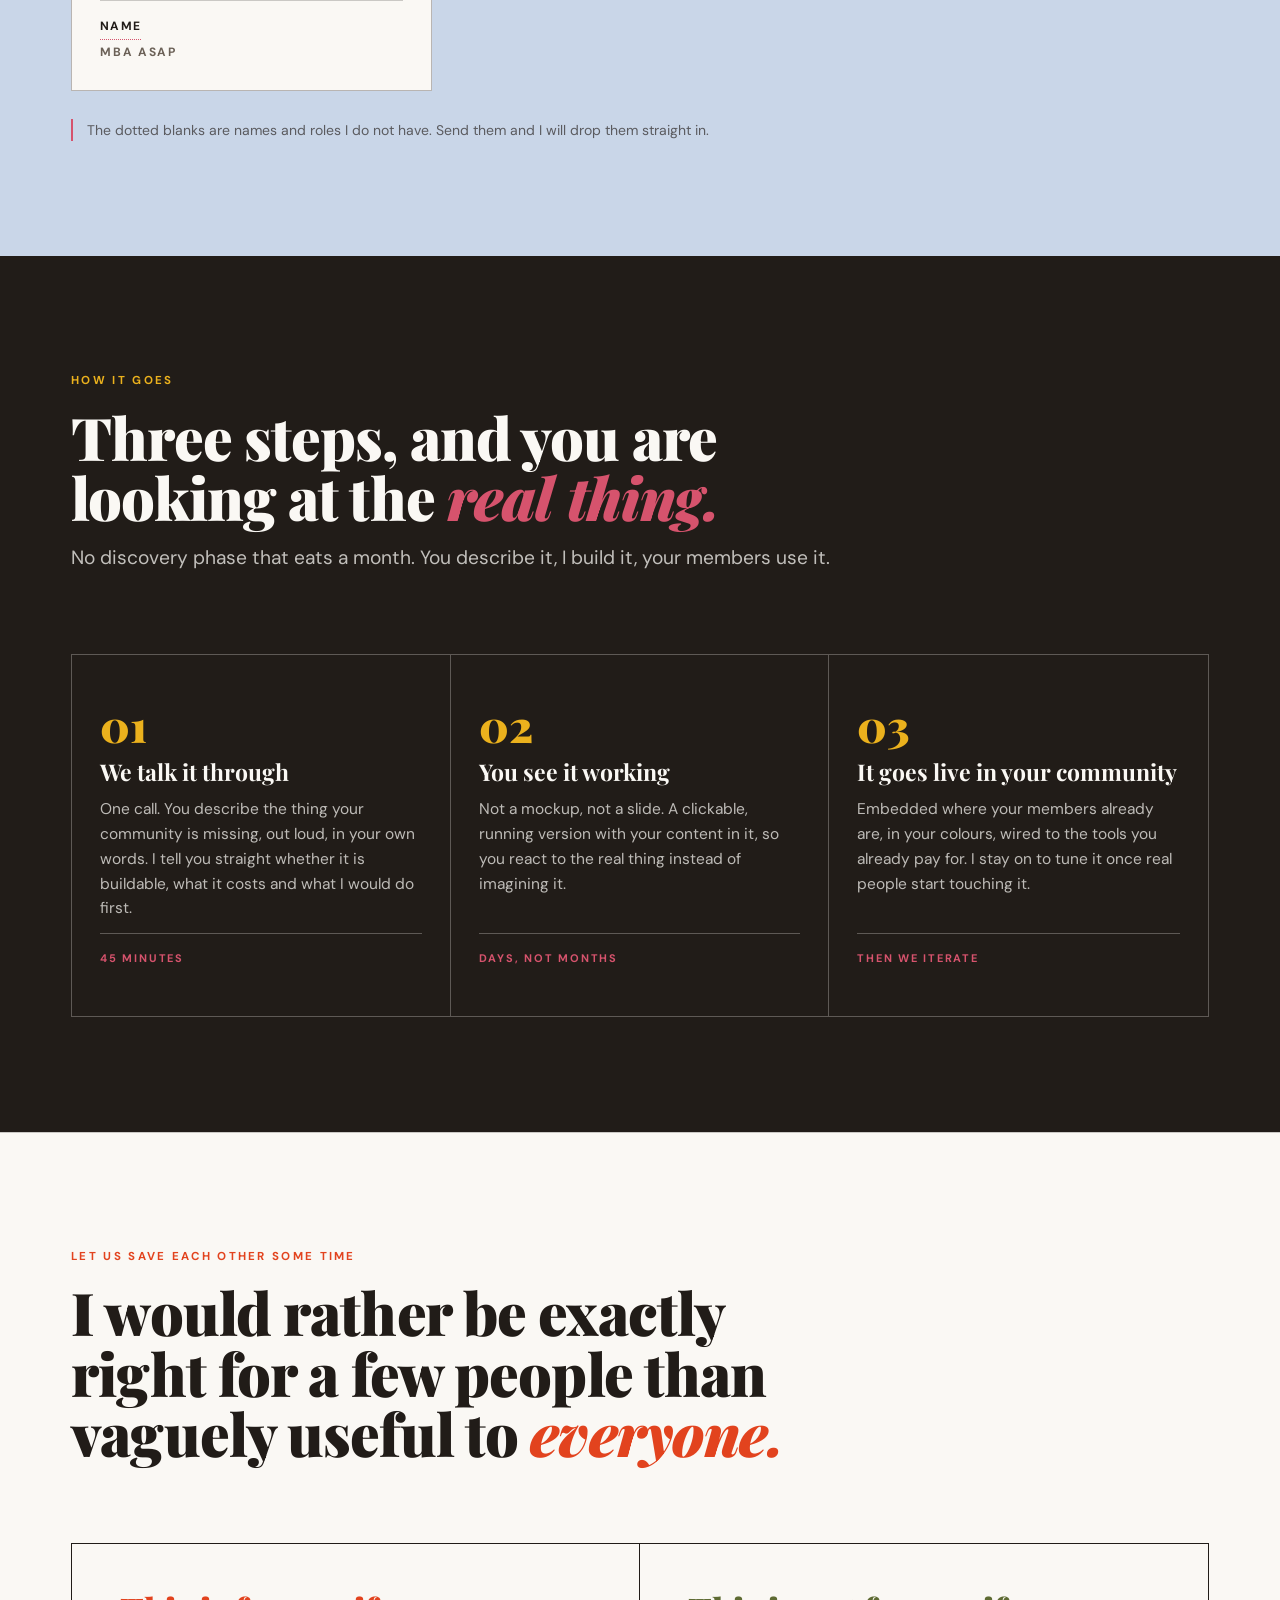
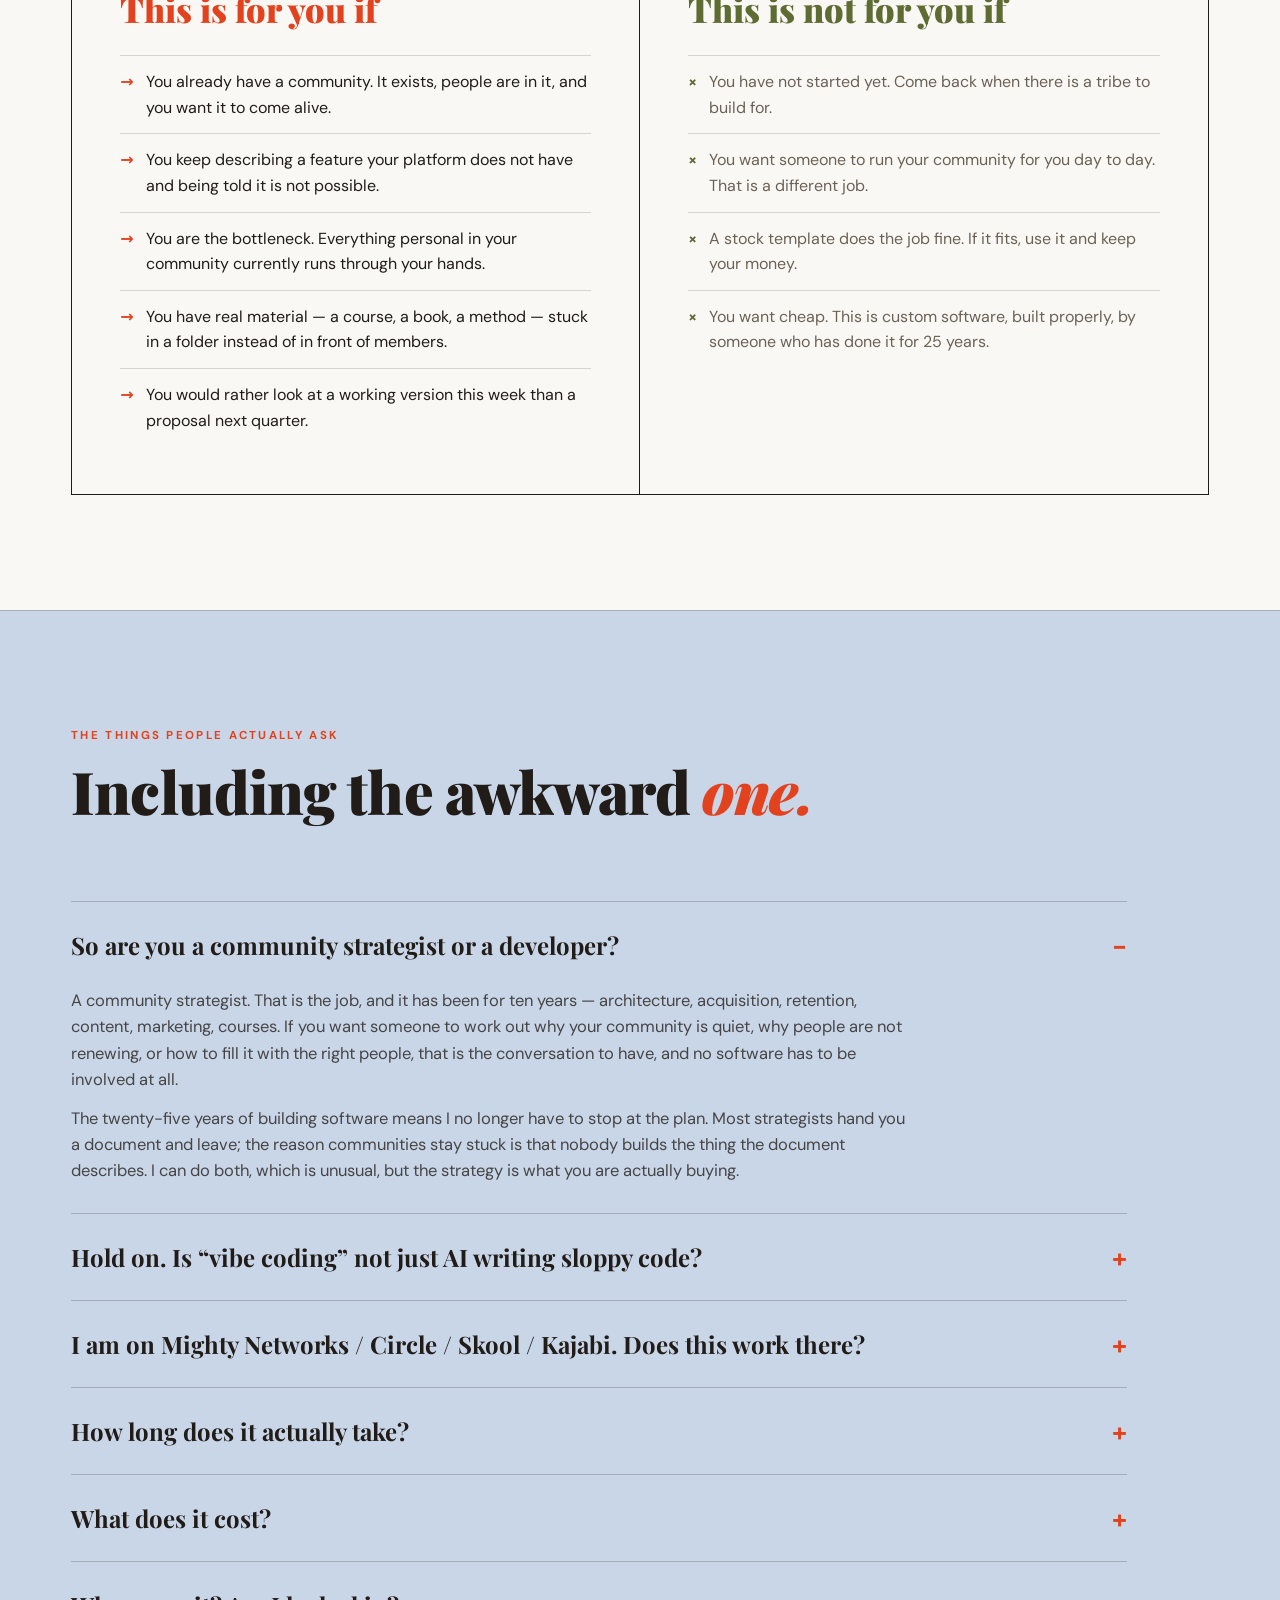
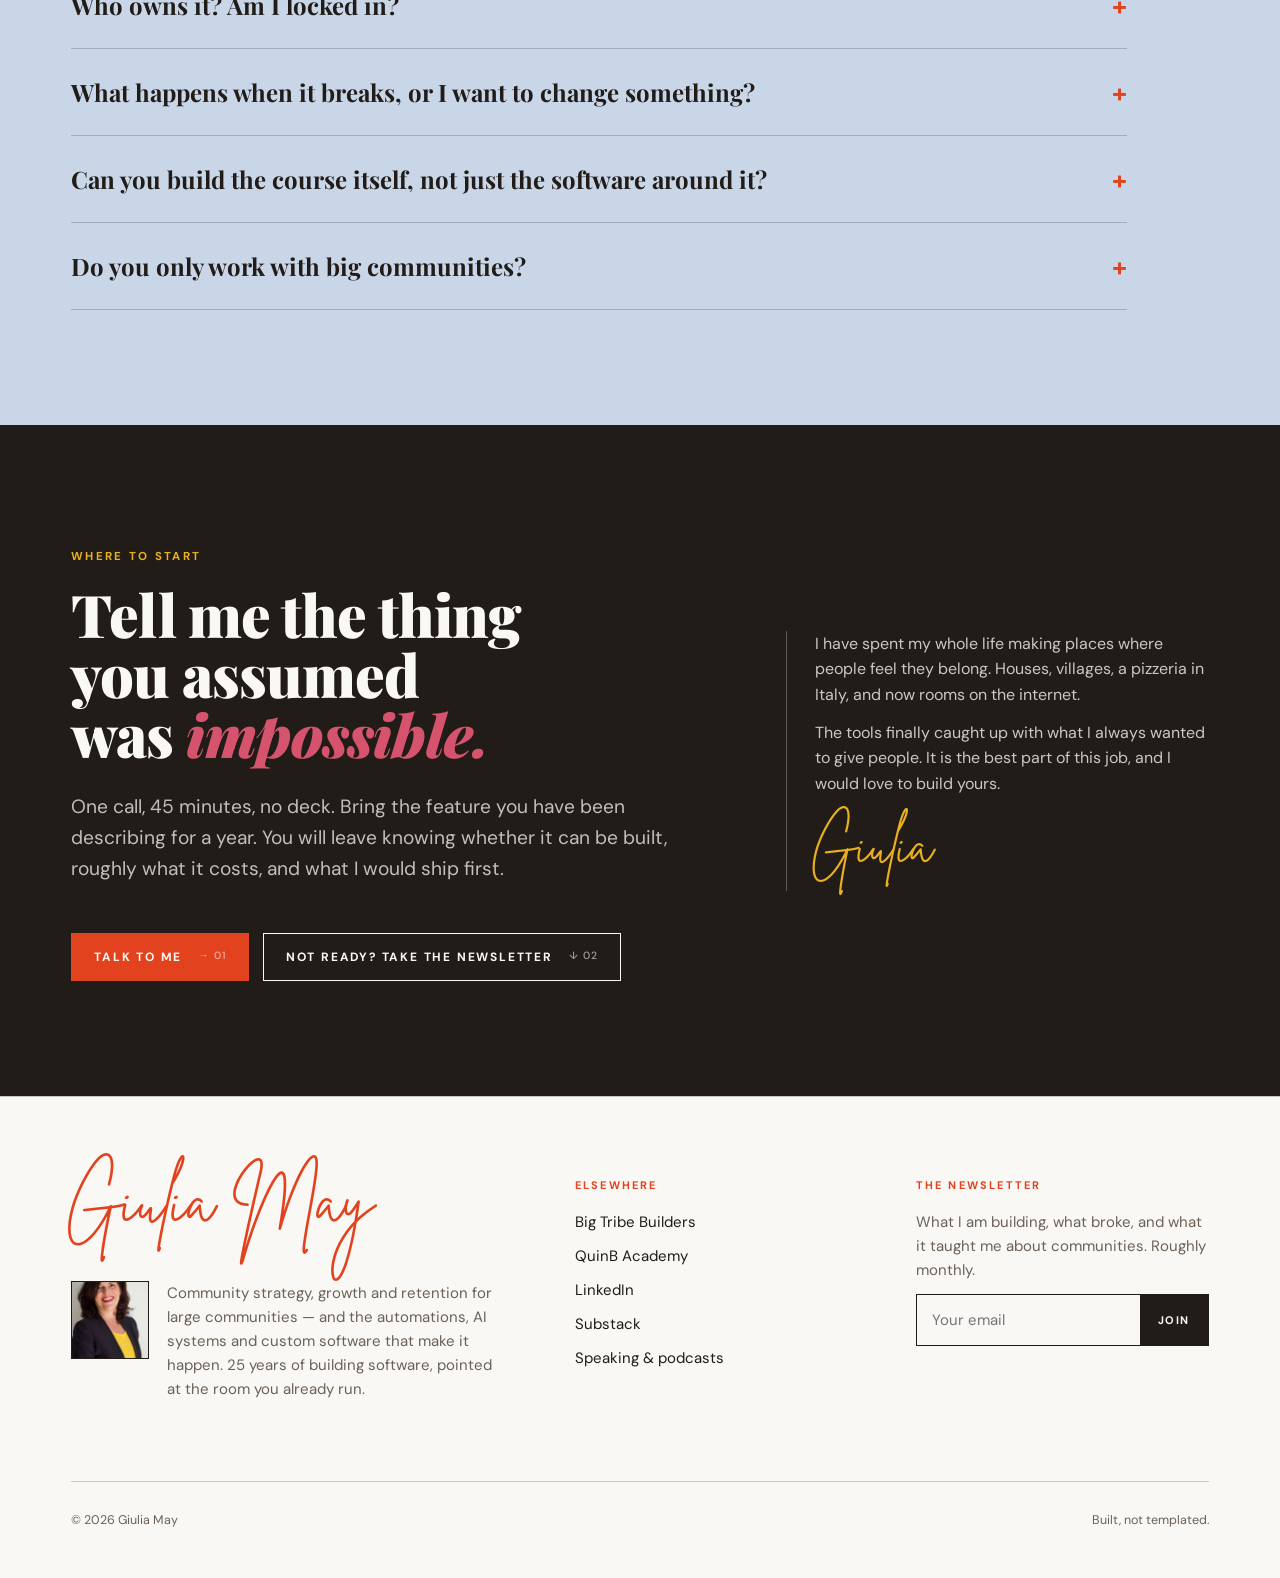
==== commit 37573b74: "Reposition around community strategy; add real testimonials The page read as an app builder's site. " ====
--- a/index.html
+++ b/index.html
@@ -3,13 +3,13 @@
 <head>
 <meta charset="UTF-8">
 <meta name="viewport" content="width=device-width,initial-scale=1">
-<title>Giulia May — Vibe-coded software for large communities</title>
-<meta name="description" content="Giulia May builds custom software, AI systems, automations and MCP servers straight into large online communities. 25 years of application development, shipped in days.">
+<title>Giulia May — Community strategy for large communities</title>
+<meta name="description" content="Community architecture, member acquisition, retention, content and marketing strategy and courses for large communities — plus the automations, AI systems and custom software that make the strategy actually happen.">
 <meta name="theme-color" content="#FAF8F4">
 <link rel="icon" href="favicon.svg" type="image/svg+xml">
 <meta property="og:type" content="website">
-<meta property="og:title" content="Giulia May — Vibe-coded software for large communities">
-<meta property="og:description" content="Custom member experiences, AI systems, automations and MCP servers, built into the community you already run. In days, not quarters.">
+<meta property="og:title" content="Giulia May — Community strategy for large communities">
+<meta property="og:description" content="Ten years of community strategy, and twenty-five years of building software. I grow large communities, then build what it takes to run them.">
 <meta property="og:image" content="assets/img/photo19.jpg">
 <meta name="twitter:card" content="summary_large_image">
 <link rel="preload" as="font" type="font/woff2" href="assets/fonts/playfairdisplay-normal-900.woff2" crossorigin>
@@ -23,14 +23,14 @@
   <div class="in">
     <a class="brand" href="#top">Giulia <em>May</em></a>
     <div class="nav-links" id="navLinks">
-      <a href="#problem">The problem</a>
-      <a href="#believe">What I believe</a>
-      <a href="#build">What I build</a>
-      <a href="#work">Work</a>
-      <a href="#plan">How it goes</a>
+      <a href="#problem">Where it breaks</a>
+      <a href="#services">What I do</a>
+      <a href="#believe">The way I see it</a>
+      <a href="#build">See it working</a>
+      <a href="#builds">Example builds</a>
       <a href="#faq">Questions</a>
     </div>
-    <a class="btn btn-red nav-cta" data-book href="#close">Book a build call <span class="fn">&rarr; 01</span></a>
+    <a class="btn btn-red nav-cta" data-book href="#close">Talk to me <span class="fn">&rarr; 01</span></a>
     <button class="nav-toggle" id="navToggle" type="button" aria-expanded="false" aria-controls="navLinks">
       <span class="bars"><span></span><span></span><span></span></span>
       <em>Menu</em>
@@ -41,33 +41,35 @@
 <!-- ══ 01 · HERO ══════════════════════════════════════════════════════════ -->
 <header class="hero" id="top">
   <div class="hero-l">
-    <span class="label">Custom software, AI systems &amp; automations &mdash; built into your community</span>
-    <h1><span>I build the thing</span><span>your platform</span><em>said was impossible.</em></h1>
+    <span class="label">Community strategy for large communities &mdash; and the technology to actually run it</span>
+    <h1><span>I grow large</span><span>communities.</span><em>Then I build what it takes.</em></h1>
     <p class="lead">
-      Daily menus. Assessments that change what a member sees next. Roadmaps, courses, trained bots,
-      dashboards, automations, MCP servers, second brains. Real, working software, embedded where your
-      members already are &mdash; so five thousand people each get something that feels made for them.
+      Community architecture, member acquisition, retention, content and marketing strategy, courses.
+      That has been the work for ten years and it still is. What changed is that I can now build the
+      software that makes the strategy actually happen &mdash; instead of handing you a plan and wishing
+      you luck.
     </p>
     <div class="hero-cta">
-      <a class="btn btn-red" data-book href="#close">Book a build call <span class="fn">&rarr; 01</span></a>
-      <a class="btn" href="#build">Play with it first <span class="fn">&darr; 02</span></a>
+      <a class="btn btn-red" data-book href="#close">Talk to me <span class="fn">&rarr; 01</span></a>
+      <a class="btn" href="#services">What I do <span class="fn">&darr; 02</span></a>
     </div>
     <p class="hero-note">
-      Everything on this page that looks like an app <b>is</b> an app. Nothing here is a screenshot.
+      The strategy is the job. The technology is how it finally gets delivered &mdash; and everything on
+      this page that looks like an app <b>is</b> one.
     </p>
   </div>
   <div class="hero-r">
     <div class="hero-photo">
       <img src="assets/img/photo19.jpg" alt="Giulia May at her laptop, laughing" fetchpriority="high" decoding="async">
-      <span class="hero-tag">25 years building software &middot; hundreds of communities</span>
+      <span class="hero-tag">10 years in community &middot; 25 building software</span>
     </div>
   </div>
 </header>
 
 <!-- ══ 02 · PROOF ═════════════════════════════════════════════════════════ -->
 <section class="proof" aria-label="Track record">
-  <div><b>25</b><span>years building apps</span></div>
-  <div><b>300+</b><span>communities inside</span></div>
+  <div><b>25</b><span>years building software</span></div>
+  <div><b>300+</b><span>communities worked in</span></div>
   <div><b>25,000+</b><span>members reached</span></div>
   <div><b>5.0</b><span>top rated &middot; 200 jobs</span></div>
 </section>
@@ -121,7 +123,62 @@
   </div>
 </section>
 
-<!-- ══ 04 · MANIFESTO ═════════════════════════════════════════════════════ -->
+<!-- ══ 04 · SERVICES ══════════════════════════════════════════════════════ -->
+<section class="sec" id="services">
+  <div class="wrap">
+    <div class="sec-head">
+      <span class="label">What I do</span>
+      <h2 class="h2">Eight things. Six of them I have done for <em>ten years.</em></h2>
+      <p class="lead">
+        The work has not changed: build the room properly, fill it with the right people, keep them,
+        give them something worth their attention. What changed is the last two, and they are the reason
+        the first six now land instead of sitting in a document.
+      </p>
+    </div>
+    <div class="svc">
+      <div class="svc-card">
+        <h3>Community architecture</h3>
+        <p>How the space is actually structured. What lives where, who sees what, what happens on day one and day four hundred. Most communities are a pile of rooms; this is the floor plan.</p>
+      </div>
+      <div class="svc-card">
+        <h3>Member acquisition</h3>
+        <p>Getting the right people in, not the most people in. The offer, the funnel, the assessment that sorts them before they ever arrive.</p>
+      </div>
+      <div class="svc-card">
+        <h3>Retention &amp; engagement</h3>
+        <p>The part everyone underfunds. Rhythm, ritual, onboarding that works, and knowing who is drifting before they cancel rather than after.</p>
+      </div>
+      <div class="svc-card">
+        <h3>Content strategy</h3>
+        <p>What gets published, by whom, how often, and why any of it earns a member's time. The engine, not the calendar.</p>
+      </div>
+      <div class="svc-card">
+        <h3>Marketing strategy</h3>
+        <p>Positioning, the story you tell, the reason someone picks your community over the four others in the same niche. Usually the thing that is actually wrong.</p>
+      </div>
+      <div class="svc-card">
+        <h3>Online courses</h3>
+        <p>Design and build both. Structure, sequence, where people quit and how to stop them &mdash; then the thing it runs in, so it lives inside your community rather than on a platform members forget.</p>
+      </div>
+      <div class="svc-card new">
+        <span class="svc-tag">The new part</span>
+        <h3>Automations &amp; AI systems</h3>
+        <p>Automations, integrations, MCP servers, second brains, trained bots. The invisible layer that does the work you currently do by hand at two in the morning.</p>
+      </div>
+      <div class="svc-card new">
+        <span class="svc-tag">The new part</span>
+        <h3>Custom software</h3>
+        <p>Vibe-coded, built into the community you already run. Daily menus, roadmaps, dashboards, assessments, member directories. Whatever the strategy needs and no platform ships.</p>
+      </div>
+    </div>
+    <p class="svc-note">
+      I am not an app builder who learned community. I am a community strategist who spent twenty-five
+      years building software, and can finally use both at once.
+    </p>
+  </div>
+</section>
+
+<!-- ══ 05 · MANIFESTO ═════════════════════════════════════════════════════ -->
 <section class="sec sec-red" id="believe">
   <div class="wrap">
     <div class="sec-head">
@@ -139,7 +196,7 @@
   </div>
 </section>
 
-<!-- ══ 05 · THE TURN / GUIDE ══════════════════════════════════════════════ -->
+<!-- ══ 06 · THE TURN / GUIDE ══════════════════════════════════════════════ -->
 <section class="sec">
   <div class="wrap">
     <div class="turn">
@@ -181,16 +238,16 @@
   </div>
 </section>
 
-<!-- ══ 06 · THE RACK (live demos) ═════════════════════════════════════════ -->
+<!-- ══ 07 · THE RACK (live demos) ═════════════════════════════════════════ -->
 <section class="sec sec-sky" id="build">
   <div class="wrap">
     <div class="sec-head">
       <span class="label">What gets built</span>
       <h2 class="h2">This page is the <em>demo.</em> Click anything. It all really works.</h2>
       <p class="lead">
-        Ten live, working pieces, running right here in your browser. Six your members would touch,
-        four that run behind the glass. This is the kind of thing that ends up embedded in your community,
-        in your colours, with your content.
+        This is the delivery layer &mdash; what the strategy turns into once it stops being a document.
+        Ten live, working pieces running right here in your browser: six your members would touch,
+        four that run behind the glass. In your community they carry your colours and your content.
       </p>
     </div>
 
@@ -381,64 +438,119 @@
   </div>
 </section>
 
-<!-- ══ 07 · WORK ══════════════════════════════════════════════════════════ -->
-<section class="sec" id="work">
+<!-- ══ 08 · EXAMPLE BUILDS ══════════════════════════════════════════════════════════ -->
+<section class="sec" id="builds">
   <div class="wrap">
     <div class="sec-head">
-      <span class="label">Recently shipped</span>
-      <h2 class="h2">Things that exist, and the people using them.</h2>
+      <span class="label">Example builds</span>
+      <h2 class="h2">Five things I could build for you, and what each one <em>actually fixes.</em></h2>
+      <p class="lead">
+        My client work sits inside private communities under NDA, so I cannot show you screenshots
+        or names &mdash; and you could not get in to look anyway. So here is the more useful thing:
+        five concrete builds, described properly, each one tied to the strategy problem it solves.
+      </p>
     </div>
     <div class="work">
       <div class="work-row">
-        <h4>GOAT Academy</h4>
-        <p>A 26-lesson course viewer embedded inside Mighty Networks. Video that only marks a lesson complete when it actually finishes, module unlocks, a progress ring, private notes and three themes. Plus an MCP server so the whole community can be run by an assistant.</p>
-        <div class="work-tags"><span>Course app</span><span>Video</span><span>MCP</span></div>
+        <h4>The onboarding engine</h4>
+        <p>The first thirty days, running itself. A join form that actually gets used, a welcome written in your voice for that specific person, placement into the right rooms, an introduction to three members who match them, and six touches spaced properly &mdash; each one cancelled the moment it is no longer needed.</p>
+        <div class="work-tags"><span>Retention</span><span>Automation</span><span>Architecture</span></div>
       </div>
       <div class="work-row">
-        <h4>Lesko Help</h4>
-        <p>A member dashboard, a searchable library of quick guides, an email support desk and a public roadmap. Built for members who need answers without asking twice.</p>
-        <div class="work-tags"><span>Dashboard</span><span>Library</span><span>Support</span></div>
+        <h4>The course, designed and built</h4>
+        <p>Not a shell you pour content into. We work out the structure, the sequence and the places people quit, then build the thing it runs in: video that only completes when it finishes, unlocks, progress, notes, all embedded in your community instead of on a platform members forget to log into.</p>
+        <div class="work-tags"><span>Courses</span><span>Instructional design</span><span>Software</span></div>
       </div>
       <div class="work-row">
-        <h4>Amplify Australia</h4>
-        <p>A content engine that reads the strategy from where the team already writes it and drives the whole posting pipeline from there. No more copying next week's plan into three places.</p>
-        <div class="work-tags"><span>Automation</span><span>Integration</span><span>Content</span></div>
+        <h4>The content engine</h4>
+        <p>Content strategy that survives contact with a Tuesday. The plan lives in one place, and the software drives the whole pipeline off it &mdash; scheduling, cross-posting, repurposing, and a record of what actually earned attention so next month's plan is not guesswork.</p>
+        <div class="work-tags"><span>Content</span><span>Marketing</span><span>Integration</span></div>
       </div>
       <div class="work-row">
-        <h4>Patriot Party News</h4>
-        <p>A full site rebuild with a live stream embed, countdowns to the daily show and a membership offer that reads clearly on a phone.</p>
-        <div class="work-tags"><span>Website</span><span>Live video</span><span>Membership</span></div>
+        <h4>Member intelligence</h4>
+        <p>A dashboard that tells you who is thriving, who is drifting and who is about to leave &mdash; while you can still do something about it. Built on the three signals that actually predict churn, not the vanity numbers your platform shows you.</p>
+        <div class="work-tags"><span>Retention</span><span>Dashboard</span><span>AI</span></div>
       </div>
       <div class="work-row">
-        <h4>Binxi</h4>
-        <p>A standalone app with real accounts, admin controls and its own branding, shipped and running in production.</p>
-        <div class="work-tags"><span>Web app</span><span>Accounts</span><span>Admin</span></div>
-      </div>
-    </div>
-    <div class="ph" style="margin-top:var(--s5);">
-      <span class="ph-tag">Draft copy &middot; swap in your clients' real words and names</span>
-      <div class="quotes" style="margin-top:var(--s2);">
-        <figure class="quote">
-          <span class="mark">&ldquo;</span>
-          <blockquote>For two years our answer to everything was &ldquo;it&rsquo;s in the resources space somewhere.&rdquo; Giulia built the thing that just shows them. Support questions halved in the first month.</blockquote>
-          <figcaption><b>Client name</b>Founder &middot; 4,000 members</figcaption>
-        </figure>
-        <figure class="quote">
-          <span class="mark">&ldquo;</span>
-          <blockquote>I described the same feature to three developers over a year and was told three times it was not possible. She sent me a working version on the Thursday.</blockquote>
-          <figcaption><b>Client name</b>Course creator &middot; membership</figcaption>
-        </figure>
-        <figure class="quote">
-          <span class="mark">&ldquo;</span>
-          <blockquote>It does not feel bolted on. Members do not know it is custom &mdash; they just think our community is better than everyone else&rsquo;s. Which it now is.</blockquote>
-          <figcaption><b>Client name</b>Head of community &middot; B2B network</figcaption>
-        </figure>
-      </div>
-    </div>
-  </div>
-</section>
-
-<!-- ══ 08 · PLAN ══════════════════════════════════════════════════════════ -->
+        <h4>The acquisition path</h4>
+        <p>An assessment that sorts people before they join, so the right ones arrive already understood and the wrong ones self-select out. What they answer drives what they are sold, what they see on day one, and which room they land in.</p>
+        <div class="work-tags"><span>Acquisition</span><span>Marketing</span><span>Personalisation</span></div>
+      </div>
+    </div>
+  </div>
+</section>
+
+<!-- ══ 09 · TESTIMONIALS ══════════════════════════════════════════════════ -->
+<section class="sec sec-sky" id="said">
+  <div class="wrap">
+    <div class="sec-head">
+      <span class="label">In their words</span>
+      <h2 class="h2">What people say once they have actually <em>worked with me.</em></h2>
+      <p class="lead">
+        Every quote below is verbatim. Some clients know me as Giulia, some as Geertrui, and one
+        community settled on Julia &mdash; I have left all of that exactly as they wrote it.
+      </p>
+    </div>
+    <div class="quotes">
+      <figure class="quote">
+        <span class="mark">&ldquo;</span>
+        <blockquote>
+          <p>Geertrui was an absolute powerhouse for our Online Community. She brought clarity, and a level of professionalism that transformed our space almost overnight. She gave our community direction, and structure. Julia, is how we refer to her, then took the time to educate us, and because of that, our engagement went up, conversations got richer, and our members felt seen and supported.</p>
+          <p>There is no question to us what sets Geertrui apart from others, her communication, impeccable follow-through and her deep expertise. If you want someone who will take your community to heart and to the next level with intention, and excellence, Julia is the one.</p>
+        </blockquote>
+        <figcaption><b>Muskie Jones</b><span class="tofill">Role &amp; community</span></figcaption>
+      </figure>
+      <figure class="quote">
+        <span class="mark">&ldquo;</span>
+        <blockquote>
+          <p>Giulia has been an outstanding Community Manager for MBA ASAP. She is reliable, proactive, and consistently professional in every interaction. Throughout our engagement, she helped manage and support our global community with exceptional attention to detail, responsiveness, and care for our students.</p>
+          <p>What impressed me most was her ability to take ownership of projects, communicate clearly, and maintain a positive and welcoming environment for our members. She is organized, dependable, and always willing to go the extra mile to ensure things run smoothly.</p>
+          <p>Giulia quickly became a trusted member of my team, and her contributions had a meaningful impact on the experience of our students and community. I would not hesitate to work with her again and highly recommend her to anyone looking for a talented, dedicated, and highly capable community manager.</p>
+        </blockquote>
+        <figcaption><b class="tofill">Name</b>MBA ASAP</figcaption>
+      </figure>
+      <figure class="quote">
+        <span class="mark">&ldquo;</span>
+        <blockquote><p>She is an expert with Mighty Networks platform. Don&rsquo;t hesitate to hire her to start, design, consult, or anything! She is the GOAT for sure! I will most definitely be returning.</p></blockquote>
+        <figcaption><b class="tofill">Name</b><span class="tofill">Role &amp; community</span></figcaption>
+      </figure>
+      <figure class="quote">
+        <span class="mark">&ldquo;</span>
+        <blockquote><p>Giulia/Geertrui was an excellent thought partner for a major update to our Mighty Networks community. Her communication style is clear and she &ldquo;leads by example,&rdquo; showing real-time implementation of her suggestions in her own MN community. I look forward to working with her again!</p></blockquote>
+        <figcaption><b class="tofill">Name</b><span class="tofill">Role &amp; community</span></figcaption>
+      </figure>
+      <figure class="quote">
+        <span class="mark">&ldquo;</span>
+        <blockquote><p>Giulia was spectacular in her demeanor and abilities. She is curious and very talented. She has a wide range of talents. She is completely dependable and very transparent about what she knows and what she isn&rsquo;t sure about. She KNOWS Mighty Network very well. Giulia is a classy person that you will find is always looking out for your best interest. Highly recommend!</p></blockquote>
+        <figcaption><b class="tofill">Name</b><span class="tofill">Role &amp; community</span></figcaption>
+      </figure>
+      <figure class="quote">
+        <span class="mark">&ldquo;</span>
+        <blockquote>
+          <p>Collaborating with her within our community has been a gift. She shows up with authenticity, presence, and a real desire to contribute.</p>
+          <p>Our members felt supported, heard, and respected. She has a natural ability to connect with people while maintaining professionalism and structure.</p>
+          <p>If you are looking for someone who genuinely cares and brings both heart and skill to her work, you will be in good hands.</p>
+        </blockquote>
+        <figcaption><b class="tofill">Name</b><span class="tofill">Role &amp; community</span></figcaption>
+      </figure>
+      <figure class="quote">
+        <span class="mark">&ldquo;</span>
+        <blockquote><p>Giulia / Geertrui is amazing &mdash; she brought our idea to life and we now have a thriving community.</p></blockquote>
+        <figcaption><b class="tofill">Name</b><span class="tofill">Role &amp; community</span></figcaption>
+      </figure>
+      <figure class="quote">
+        <span class="mark">&ldquo;</span>
+        <blockquote><p>1000% recommend! Geertrui was an incredible partner for my project. Hire her! It&rsquo;ll be the best investment you make!</p></blockquote>
+        <figcaption><b class="tofill">Name</b><span class="tofill">Role &amp; community</span></figcaption>
+      </figure>
+    </div>
+    <p class="quotes-note">
+      The dotted blanks are names and roles I do not have. Send them and I will drop them straight in.
+    </p>
+  </div>
+</section>
+
+<!-- ══ 10 · PLAN ══════════════════════════════════════════════════════════ -->
 <section class="sec sec-ink" id="plan">
   <div class="wrap">
     <div class="sec-head">
@@ -469,7 +581,7 @@
   </div>
 </section>
 
-<!-- ══ 09 · FIT ═══════════════════════════════════════════════════════════ -->
+<!-- ══ 11 · FIT ═══════════════════════════════════════════════════════════ -->
 <section class="sec" id="fit">
   <div class="wrap">
     <div class="sec-head">
@@ -500,7 +612,7 @@
   </div>
 </section>
 
-<!-- ══ 10 · FAQ ═══════════════════════════════════════════════════════════ -->
+<!-- ══ 12 · FAQ ═══════════════════════════════════════════════════════════ -->
 <section class="sec sec-sky" id="faq">
   <div class="wrap">
     <div class="sec-head">
@@ -509,6 +621,23 @@
     </div>
     <div class="faq">
       <details open>
+        <summary>So are you a community strategist or a developer?</summary>
+        <div>
+          <p>
+            A community strategist. That is the job, and it has been for ten years &mdash; architecture,
+            acquisition, retention, content, marketing, courses. If you want someone to work out why your
+            community is quiet, why people are not renewing, or how to fill it with the right people,
+            that is the conversation to have, and no software has to be involved at all.
+          </p>
+          <p>
+            The twenty-five years of building software means I no longer have to stop at the plan.
+            Most strategists hand you a document and leave; the reason communities stay stuck is that
+            nobody builds the thing the document describes. I can do both, which is unusual, but the
+            strategy is what you are actually buying.
+          </p>
+        </div>
+      </details>
+      <details>
         <summary>Hold on. Is &ldquo;vibe coding&rdquo; not just AI writing sloppy code?</summary>
         <div>
           <p>
@@ -605,7 +734,7 @@
   </div>
 </section>
 
-<!-- ══ 11 · CLOSE ═════════════════════════════════════════════════════════ -->
+<!-- ══ 13 · CLOSE ═════════════════════════════════════════════════════════ -->
 <section class="sec sec-ink" id="close">
   <div class="wrap">
     <div class="close-grid">
@@ -617,7 +746,7 @@
           You will leave knowing whether it can be built, roughly what it costs, and what I would ship first.
         </p>
         <div class="close-cta">
-          <a class="btn btn-red" data-book href="#">Book a build call <span class="fn">&rarr; 01</span></a>
+          <a class="btn btn-red" data-book href="#">Talk to me <span class="fn">&rarr; 01</span></a>
           <a class="btn btn-paper" href="#news">Not ready? Take the newsletter <span class="fn">&darr; 02</span></a>
         </div>
       </div>
@@ -644,7 +773,7 @@
         <div class="fname">Giulia May</div>
         <div class="foot-bio">
           <span class="pic"><img src="assets/img/photo24.jpg" alt="Giulia May" loading="lazy" decoding="async"></span>
-          <p>Vibe-coded software, AI systems and automations for large communities. 25 years of application building, pointed at the room you already run.</p>
+          <p>Community strategy, growth and retention for large communities &mdash; and the automations, AI systems and custom software that make it happen. 25 years of building software, pointed at the room you already run.</p>
         </div>
       </div>
       <div>
--- a/assets/css/site.css
+++ b/assets/css/site.css
@@ -80,6 +80,9 @@
 }
 *{margin:0;padding:0;box-sizing:border-box;}
 html{scroll-behavior:smooth;}
+/* the nav is sticky, so anchor targets must reserve its height or every
+   in-page link drops the heading behind it. */
+section[id],header[id],footer[id]{scroll-margin-top:86px;}
 body{
   background:var(--paper);
   color:var(--ink);
@@ -179,12 +182,15 @@
   letter-spacing:-.01em;text-decoration:none;color:var(--ink);white-space:nowrap;
 }
 .brand em{font-style:italic;color:var(--red);}
-.nav-links{display:flex;gap:var(--s3);}
+.nav-links{display:flex;gap:20px;}
+/* nowrap: these labels are phrases, not single words — without it they break
+   mid-label and the bar grows to two ragged lines. */
 .nav-links a{
-  text-decoration:none;color:var(--ink);
-  font-size:12px;font-weight:700;letter-spacing:.14em;text-transform:uppercase;
+  text-decoration:none;color:var(--ink);white-space:nowrap;
+  font-size:11.5px;font-weight:700;letter-spacing:.1em;text-transform:uppercase;
   padding-bottom:2px;border-bottom:1.5px solid transparent;
 }
+.nav-cta{white-space:nowrap;}
 .nav-links a:hover{border-bottom-color:var(--red);color:var(--red);}
 .nav .btn{padding:13px 18px;}
 
@@ -205,7 +211,7 @@
 .nav-toggle[aria-expanded="true"] .bars span:nth-child(2){opacity:0;}
 .nav-toggle[aria-expanded="true"] .bars span:nth-child(3){transform:translateY(-6px) rotate(-45deg);}
 
-@media(max-width:980px){
+@media(max-width:1180px){
   .nav .in{flex-wrap:wrap;}
   /* the toggle sits beside the brand; the link sheet wraps onto its own row
      underneath, which order: makes explicit rather than DOM-order accidental. */
@@ -284,7 +290,35 @@
 .stakes p{color:rgba(250,248,244,.8);}
 @media(max-width:900px){.prob-grid{grid-template-columns:1fr;gap:var(--s4);}}
 
-/* ── 04 manifesto ───────────────────────────────────────────────────────── */
+/* ── 04 services ────────────────────────────────────────────────────────── */
+/* One grid, eight equal cards: the six long-standing services and the two new
+   ones read as one offer. The two carry a tag rather than a separate section,
+   because splitting them would say "strategist over here, builder over there",
+   which is the exact impression this page exists to avoid. */
+.svc{
+  display:grid;grid-template-columns:repeat(auto-fit,minmax(260px,1fr));
+  gap:0;margin-top:var(--s5);border-top:1.5px solid var(--hair);border-left:1.5px solid var(--hair);
+}
+.svc-card{
+  padding:var(--s3);border-right:1.5px solid var(--hair);border-bottom:1.5px solid var(--hair);
+  display:flex;flex-direction:column;gap:9px;
+}
+.svc-card h3{
+  font-family:'Playfair Display',Georgia,serif;font-weight:700;
+  font-size:clamp(19px,2vw,23px);line-height:1.15;
+}
+.svc-card p{font-size:15px;color:var(--muted);}
+.svc-card.new{background:var(--sky);}
+.svc-card.new p{color:rgba(33,28,24,.76);}
+.svc-tag{
+  font:700 10px/1 'DM Sans',sans-serif;letter-spacing:.18em;text-transform:uppercase;color:var(--red);
+}
+.svc-note{
+  margin-top:var(--s4);padding-left:var(--s3);border-left:2.5px solid var(--red);
+  font-size:clamp(17px,1.6vw,20px);line-height:1.5;max-width:60ch;
+}
+
+/* ── 05 manifesto ───────────────────────────────────────────────────────── */
 .creed{margin-top:var(--s5);border-top:1.5px solid rgba(250,248,244,.34);counter-reset:none;}
 .creed li{
   list-style:none;display:grid;grid-template-columns:76px 1fr;gap:var(--s3);
@@ -607,16 +641,34 @@
 @media(max-width:860px){.work-row{grid-template-columns:1fr;gap:10px;}}
 
 /* ── testimonials ───────────────────────────────────────────────────────── */
-.quotes{display:grid;grid-template-columns:repeat(3,1fr);gap:var(--s3);margin-top:var(--s5);}
-.quote{border:1.5px solid var(--hair);padding:var(--s4) var(--s3) var(--s3);display:flex;flex-direction:column;}
-.quote .mark{font-family:'Playfair Display',serif;font-weight:900;font-size:56px;line-height:.6;color:var(--red);}
-.quote blockquote{font-size:17px;line-height:1.5;margin-top:var(--s2);flex:1;}
+/* Real testimonials run from one line to three paragraphs, so an equal-height
+   grid would leave the short ones stranded in tall empty boxes. CSS columns
+   let each card be exactly as tall as its quote and the columns stay even. */
+.quotes{columns:3;column-gap:var(--s3);margin-top:var(--s5);}
+.quote{
+  break-inside:avoid;-webkit-column-break-inside:avoid;
+  border:1.5px solid rgba(33,28,24,.3);background:var(--paper);
+  padding:var(--s4) var(--s3) var(--s3);margin-bottom:var(--s3);
+}
+.quote .mark{
+  display:block;font-family:'Playfair Display',serif;font-weight:900;
+  font-size:56px;line-height:.6;color:var(--red);
+}
+.quote blockquote{font-size:16.5px;line-height:1.55;margin-top:var(--s2);}
+.quote blockquote p + p{margin-top:11px;}
 .quote figcaption{
   margin-top:var(--s3);padding-top:var(--s2);border-top:1.5px solid var(--hair);
   font-size:12px;font-weight:700;letter-spacing:.14em;text-transform:uppercase;color:var(--muted);
 }
 .quote figcaption b{display:block;color:var(--ink);letter-spacing:.1em;margin-bottom:3px;}
-@media(max-width:860px){.quotes{grid-template-columns:1fr;}}
+/* a blank waiting on a real name — legible, but visibly unfinished */
+.tofill{display:block;color:var(--rose);border-bottom:1.5px dotted var(--rose);width:fit-content;padding-bottom:2px;}
+.quotes-note{
+  margin-top:var(--s3);font-size:14px;color:rgba(33,28,24,.66);
+  padding-left:14px;border-left:2.5px solid var(--rose);
+}
+@media(max-width:1100px){.quotes{columns:2;}}
+@media(max-width:720px){.quotes{columns:1;}}
 
 /* ── 08 plan ────────────────────────────────────────────────────────────── */
 .plan{display:grid;grid-template-columns:repeat(3,1fr);border:1.5px solid var(--hair-lt);margin-top:var(--s5);}
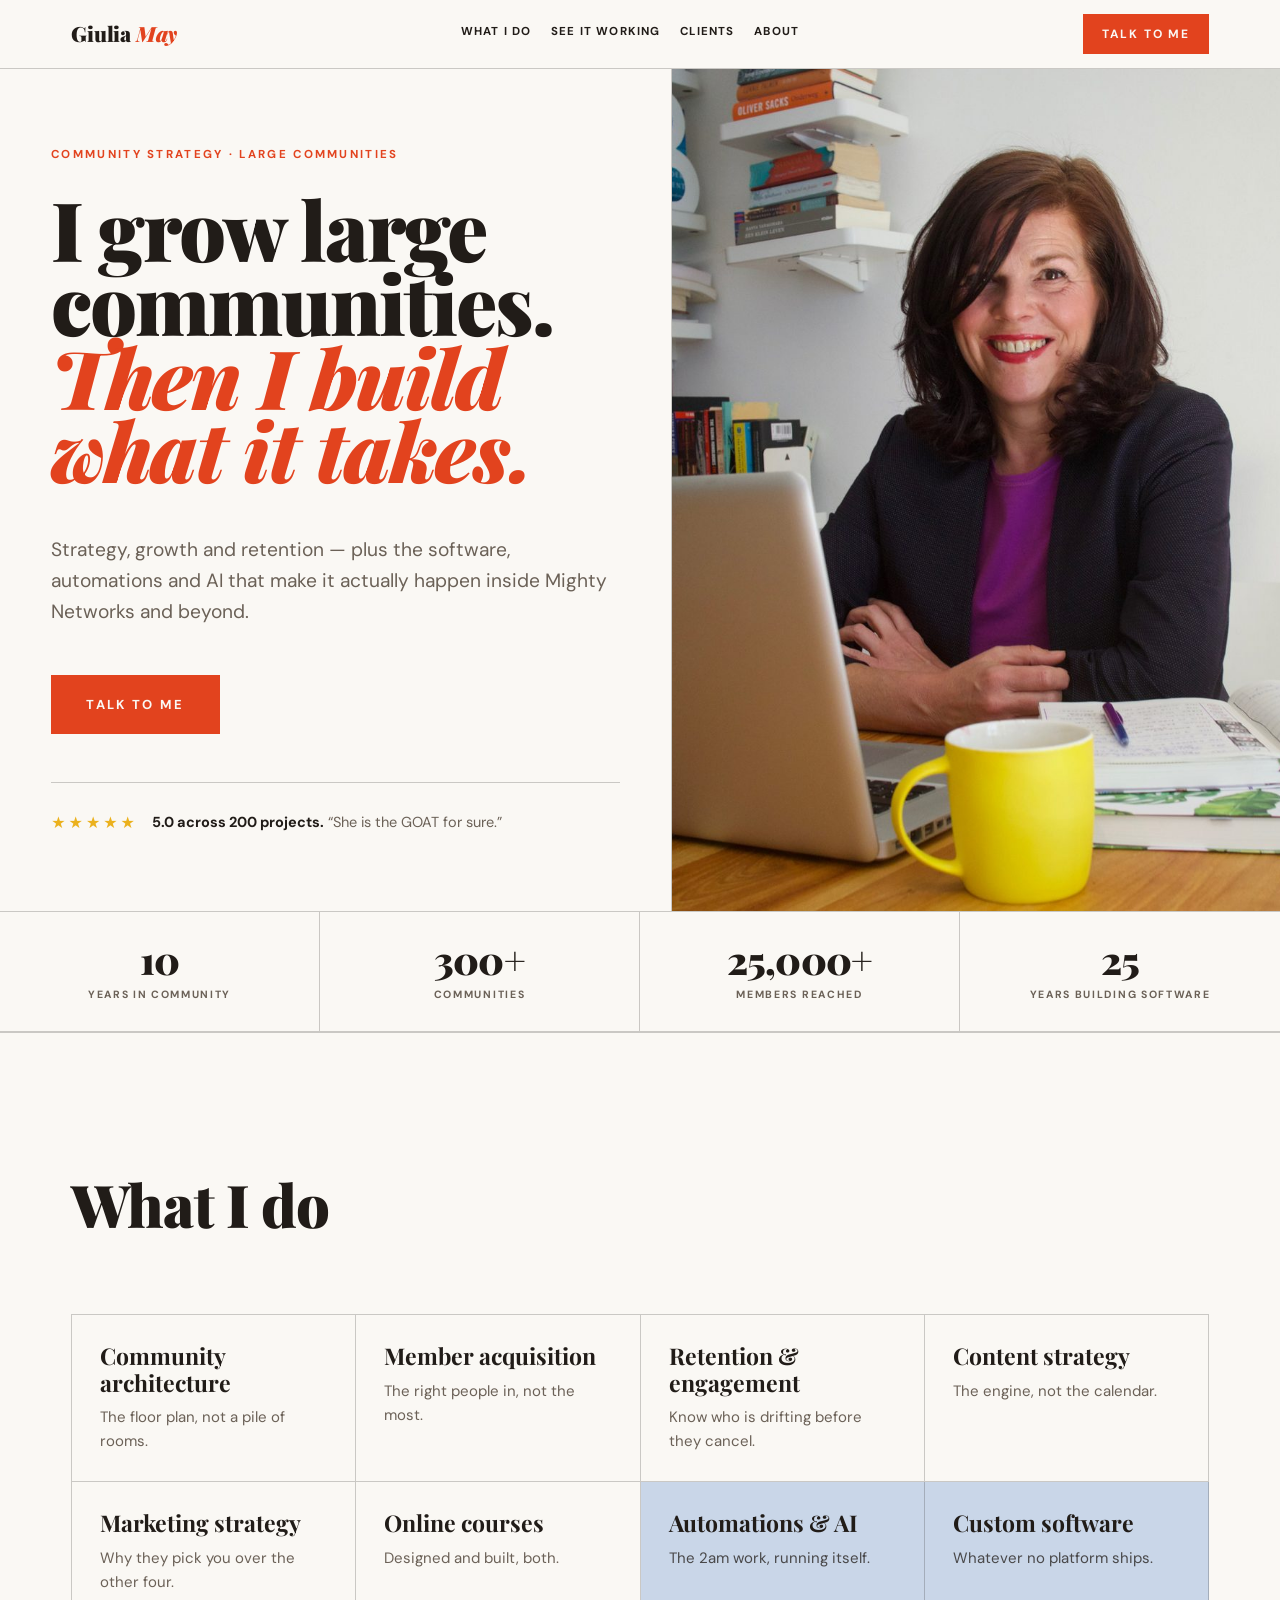
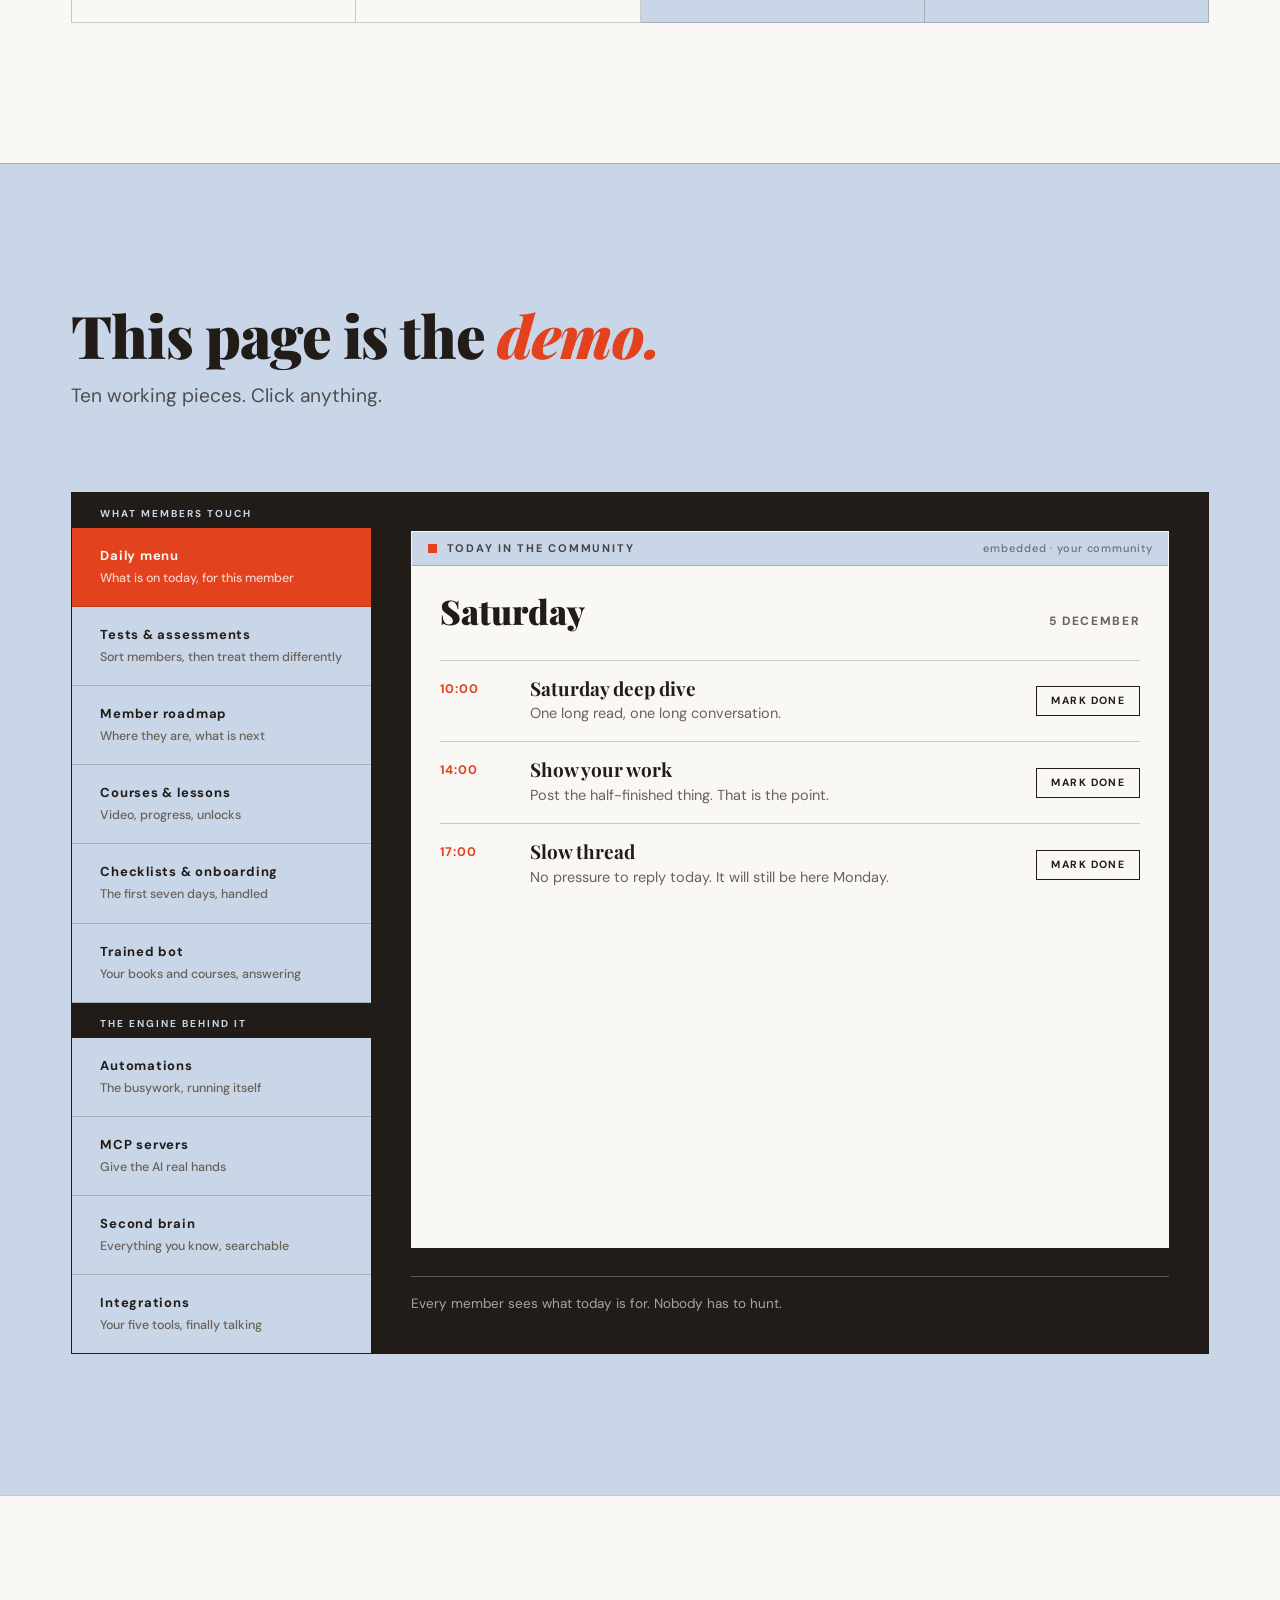
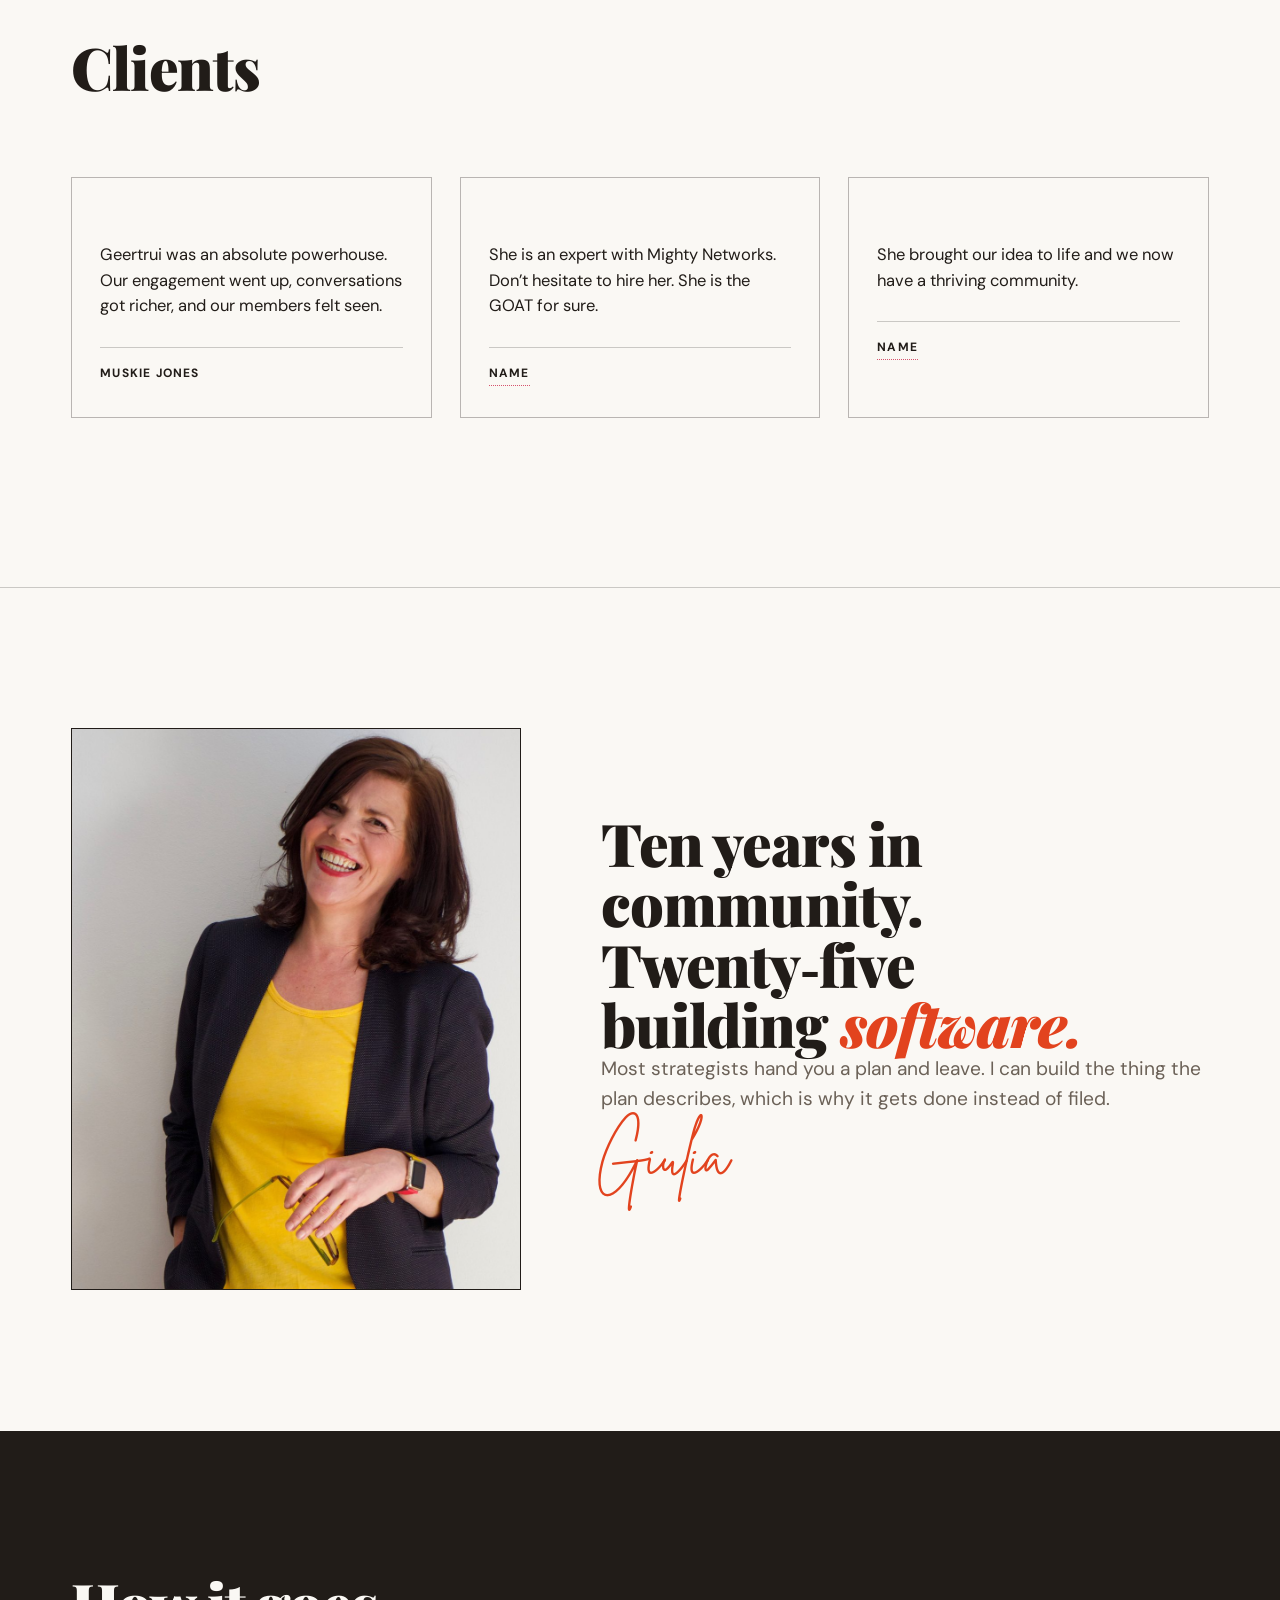
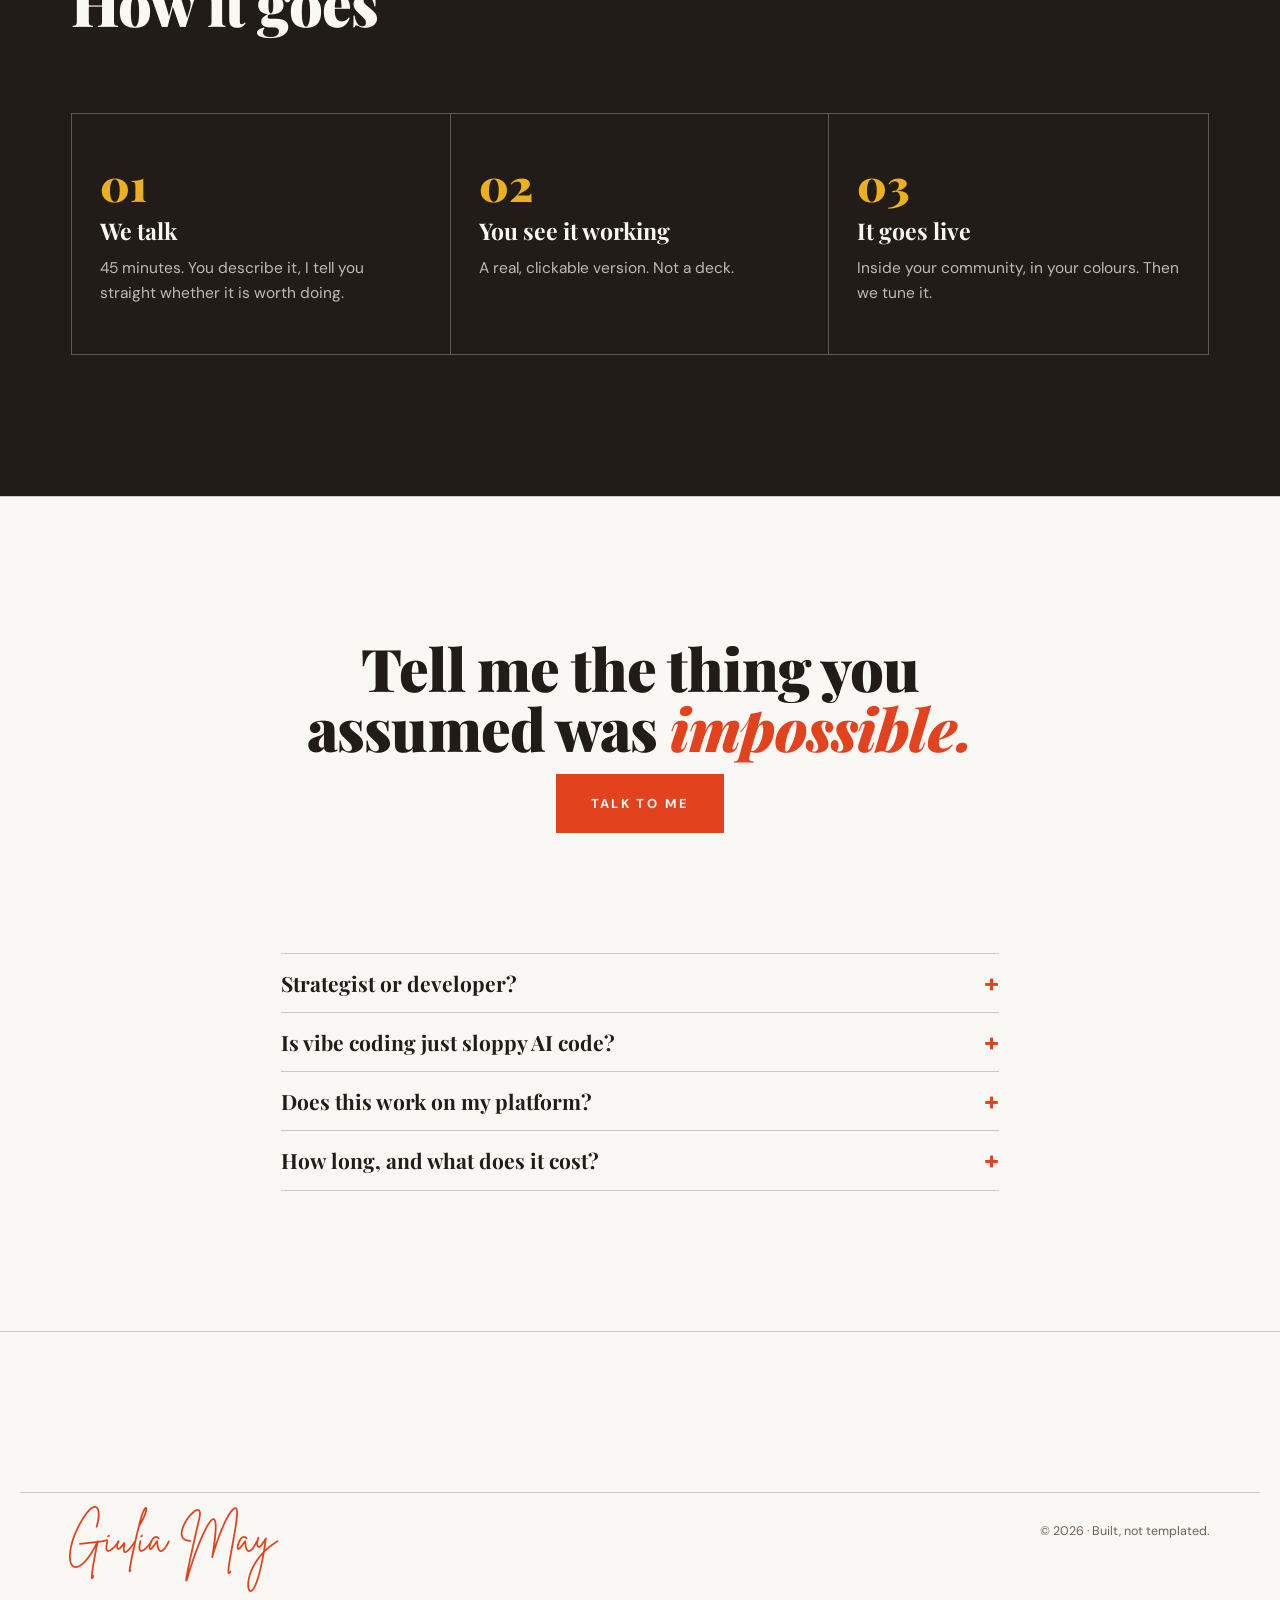
==== commit 3ac4e8c8: "Strip the page from 3,761 words to 650 The page was a document, not a landing page. Twelve sections " ====
--- a/index.html
+++ b/index.html
@@ -4,12 +4,12 @@
 <meta charset="UTF-8">
 <meta name="viewport" content="width=device-width,initial-scale=1">
 <title>Giulia May — Community strategy for large communities</title>
-<meta name="description" content="Community architecture, member acquisition, retention, content and marketing strategy and courses for large communities — plus the automations, AI systems and custom software that make the strategy actually happen.">
+<meta name="description" content="Community strategy, growth and retention for large communities — and the software, automations and AI that make it happen.">
 <meta name="theme-color" content="#FAF8F4">
 <link rel="icon" href="favicon.svg" type="image/svg+xml">
 <meta property="og:type" content="website">
 <meta property="og:title" content="Giulia May — Community strategy for large communities">
-<meta property="og:description" content="Ten years of community strategy, and twenty-five years of building software. I grow large communities, then build what it takes to run them.">
+<meta property="og:description" content="Ten years growing large communities. Twenty-five years building software. Now both at once.">
 <meta property="og:image" content="assets/img/photo19.jpg">
 <meta name="twitter:card" content="summary_large_image">
 <link rel="preload" as="font" type="font/woff2" href="assets/fonts/playfairdisplay-normal-900.woff2" crossorigin>
@@ -23,14 +23,12 @@
   <div class="in">
     <a class="brand" href="#top">Giulia <em>May</em></a>
     <div class="nav-links" id="navLinks">
-      <a href="#problem">Where it breaks</a>
       <a href="#services">What I do</a>
-      <a href="#believe">The way I see it</a>
       <a href="#build">See it working</a>
-      <a href="#builds">Example builds</a>
-      <a href="#faq">Questions</a>
-    </div>
-    <a class="btn btn-red nav-cta" data-book href="#close">Talk to me <span class="fn">&rarr; 01</span></a>
+      <a href="#said">Clients</a>
+      <a href="#me">About</a>
+    </div>
+    <a class="btn btn-red nav-cta" data-book href="#close">Talk to me</a>
     <button class="nav-toggle" id="navToggle" type="button" aria-expanded="false" aria-controls="navLinks">
       <span class="bars"><span></span><span></span><span></span></span>
       <em>Menu</em>
@@ -38,220 +36,60 @@
   </div>
 </nav>
 
-<!-- ══ 01 · HERO ══════════════════════════════════════════════════════════ -->
+<!-- ══ 01 · HERO — must stand alone: headline, context, proof, one action ══ -->
 <header class="hero" id="top">
   <div class="hero-l">
-    <span class="label">Community strategy for large communities &mdash; and the technology to actually run it</span>
+    <span class="label">Community strategy &middot; large communities</span>
     <h1><span>I grow large</span><span>communities.</span><em>Then I build what it takes.</em></h1>
     <p class="lead">
-      Community architecture, member acquisition, retention, content and marketing strategy, courses.
-      That has been the work for ten years and it still is. What changed is that I can now build the
-      software that makes the strategy actually happen &mdash; instead of handing you a plan and wishing
-      you luck.
+      Strategy, growth and retention &mdash; plus the software, automations and AI that make it
+      actually happen inside Mighty Networks and beyond.
     </p>
     <div class="hero-cta">
-      <a class="btn btn-red" data-book href="#close">Talk to me <span class="fn">&rarr; 01</span></a>
-      <a class="btn" href="#services">What I do <span class="fn">&darr; 02</span></a>
-    </div>
-    <p class="hero-note">
-      The strategy is the job. The technology is how it finally gets delivered &mdash; and everything on
-      this page that looks like an app <b>is</b> one.
-    </p>
+      <a class="btn btn-red btn-lg" data-book href="#close">Talk to me</a>
+    </div>
+    <div class="hero-proof">
+      <span class="stars" aria-label="Rated 5 out of 5">&#9733;&#9733;&#9733;&#9733;&#9733;</span>
+      <p><b>5.0 across 200 projects.</b> &ldquo;She is the GOAT for sure.&rdquo;</p>
+    </div>
   </div>
   <div class="hero-r">
     <div class="hero-photo">
       <img src="assets/img/photo19.jpg" alt="Giulia May at her laptop, laughing" fetchpriority="high" decoding="async">
-      <span class="hero-tag">10 years in community &middot; 25 building software</span>
     </div>
   </div>
 </header>
 
-<!-- ══ 02 · PROOF ═════════════════════════════════════════════════════════ -->
 <section class="proof" aria-label="Track record">
+  <div><b>10</b><span>years in community</span></div>
+  <div><b>300+</b><span>communities</span></div>
+  <div><b>25,000+</b><span>members reached</span></div>
   <div><b>25</b><span>years building software</span></div>
-  <div><b>300+</b><span>communities worked in</span></div>
-  <div><b>25,000+</b><span>members reached</span></div>
-  <div><b>5.0</b><span>top rated &middot; 200 jobs</span></div>
-</section>
-
-<!-- ══ 03 · PROBLEM ═══════════════════════════════════════════════════════ -->
-<section class="sec sec-ink" id="problem">
-  <div class="wrap">
-    <div class="sec-head">
-      <span class="label">Sound familiar?</span>
-      <h2 class="h2">Your platform gives every member the <em>same room.</em> Your members are not the same.</h2>
-      <p class="lead">
-        You did the hard part. The tribe exists, people joined, the numbers look fine on paper.
-        And still the space feels like a broadcast channel instead of a home.
-      </p>
-    </div>
-    <div class="prob-grid">
-      <ul class="prob-list">
-        <li>
-          <h3 class="h3">Everyone lands in the same feed</h3>
-          <p>The brand-new member and your five-year veteran open the identical screen, and neither one finds the thing meant for them.</p>
-        </li>
-        <li>
-          <h3 class="h3">You are the personalisation</h3>
-          <p>Every welcome, nudge and check-in runs through you by hand. That works at fifty members. It quietly breaks at five hundred.</p>
-        </li>
-        <li>
-          <h3 class="h3">Your tools do not talk to each other</h3>
-          <p>The community, the email list, the course platform, the CRM, the calendar. Five systems, and you are the integration between them.</p>
-        </li>
-        <li>
-          <h3 class="h3">Off-the-shelf stops where you get interesting</h3>
-          <p>The features you actually need are the ones no platform ships, so you flatten your idea to fit the software.</p>
-        </li>
-      </ul>
-      <div class="stakes">
-        <span class="stake-k">What it costs</span>
-        <p>
-          A community does not die loudly. It goes quiet. Members stop opening the app, then stop renewing,
-          and you are left running a room that looks full and feels empty.
-        </p>
-        <p>
-          The fix is not more posting. It is giving people something built for them, waiting when they arrive.
-        </p>
-        <span class="stake-k" style="color:var(--gold);margin-top:8px;">What it looks like instead</span>
-        <p>
-          Members log in and the space knows them. Where they left off, what is on today, what comes next.
-          Behind the glass, the systems talk to each other and the busywork runs itself.
-        </p>
-      </div>
-    </div>
-  </div>
-</section>
-
-<!-- ══ 04 · SERVICES ══════════════════════════════════════════════════════ -->
-<section class="sec" id="services">
-  <div class="wrap">
-    <div class="sec-head">
-      <span class="label">What I do</span>
-      <h2 class="h2">Eight things. Six of them I have done for <em>ten years.</em></h2>
-      <p class="lead">
-        The work has not changed: build the room properly, fill it with the right people, keep them,
-        give them something worth their attention. What changed is the last two, and they are the reason
-        the first six now land instead of sitting in a document.
-      </p>
-    </div>
+</section>
+
+<!-- ══ 02 · WHAT I DO ═════════════════════════════════════════════════════ -->
+<section class="sec reveal" id="services">
+  <div class="wrap">
+    <h2 class="h2">What I do</h2>
     <div class="svc">
-      <div class="svc-card">
-        <h3>Community architecture</h3>
-        <p>How the space is actually structured. What lives where, who sees what, what happens on day one and day four hundred. Most communities are a pile of rooms; this is the floor plan.</p>
-      </div>
-      <div class="svc-card">
-        <h3>Member acquisition</h3>
-        <p>Getting the right people in, not the most people in. The offer, the funnel, the assessment that sorts them before they ever arrive.</p>
-      </div>
-      <div class="svc-card">
-        <h3>Retention &amp; engagement</h3>
-        <p>The part everyone underfunds. Rhythm, ritual, onboarding that works, and knowing who is drifting before they cancel rather than after.</p>
-      </div>
-      <div class="svc-card">
-        <h3>Content strategy</h3>
-        <p>What gets published, by whom, how often, and why any of it earns a member's time. The engine, not the calendar.</p>
-      </div>
-      <div class="svc-card">
-        <h3>Marketing strategy</h3>
-        <p>Positioning, the story you tell, the reason someone picks your community over the four others in the same niche. Usually the thing that is actually wrong.</p>
-      </div>
-      <div class="svc-card">
-        <h3>Online courses</h3>
-        <p>Design and build both. Structure, sequence, where people quit and how to stop them &mdash; then the thing it runs in, so it lives inside your community rather than on a platform members forget.</p>
-      </div>
-      <div class="svc-card new">
-        <span class="svc-tag">The new part</span>
-        <h3>Automations &amp; AI systems</h3>
-        <p>Automations, integrations, MCP servers, second brains, trained bots. The invisible layer that does the work you currently do by hand at two in the morning.</p>
-      </div>
-      <div class="svc-card new">
-        <span class="svc-tag">The new part</span>
-        <h3>Custom software</h3>
-        <p>Vibe-coded, built into the community you already run. Daily menus, roadmaps, dashboards, assessments, member directories. Whatever the strategy needs and no platform ships.</p>
-      </div>
-    </div>
-    <p class="svc-note">
-      I am not an app builder who learned community. I am a community strategist who spent twenty-five
-      years building software, and can finally use both at once.
-    </p>
-  </div>
-</section>
-
-<!-- ══ 05 · MANIFESTO ═════════════════════════════════════════════════════ -->
-<section class="sec sec-red" id="believe">
-  <div class="wrap">
-    <div class="sec-head">
-      <span class="label">The flag I am planting</span>
-      <h2 class="h2">Six things I believe, and one of them is <em>heresy.</em></h2>
-    </div>
-    <ol class="creed">
-      <li><span class="creed-n">01</span><p><b>A feed is not a community.</b> It is a queue. Nobody ever belonged to a queue.</p></li>
-      <li><span class="creed-n">02</span><p><b>Software should know who just walked in.</b> If it treats the day-one member and the five-year veteran identically, it is not software, it is furniture.</p></li>
-      <li><span class="creed-n">03</span><p><b>A hundred people who would miss you beats a hundred thousand who would not.</b> Build for the smallest tribe that can sustain you, then build them something absurdly specific.</p></li>
-      <li><span class="creed-n">04</span><p><b>If you can describe it, it can be built.</b> Not next quarter. This week. That sentence was a lie for twenty-five years and it is true now.</p></li>
-      <li class="heresy"><span class="creed-n">05</span><p><b>Vibe coding is not a shortcut. It is a superpower &mdash; in trained hands.</b> This is the heresy. Half the industry says it makes fragile toys. They are right, if you have never shipped software. I have shipped it for twenty-five years. The AI changed my speed. It did not change my standards.</p></li>
-      <li><span class="creed-n">06</span><p><b>Custom should be the default, not the luxury.</b> The reason communities all feel the same is that building anything used to cost a quarter and a developer. That reason is gone.</p></li>
-    </ol>
-  </div>
-</section>
-
-<!-- ══ 06 · THE TURN / GUIDE ══════════════════════════════════════════════ -->
-<section class="sec">
-  <div class="wrap">
-    <div class="turn">
-      <div>
-        <div class="turn-photo"><img src="assets/img/photo09.jpg" alt="Giulia May" loading="lazy" decoding="async"></div>
-        <div class="sig">Giulia</div>
-      </div>
-      <div>
-        <span class="label">Why me, and why now</span>
-        <h2 class="h2" style="margin-top:var(--s2);">25 years of building applications. 10 of building communities. The tools finally let me do <em>both at once.</em></h2>
-        <p class="lead" style="margin-top:var(--s3);">
-          For most of my career I built custom applications for companies. UX, human-centred design,
-          real software for real users, with all the unglamorous parts: edge cases, accessibility, the
-          thing that happens when someone clicks the button twice.
-        </p>
-        <p class="lead" style="margin-top:var(--s2);">
-          Then I moved into community, and hundreds of tribes later I kept hitting the same wall.
-          The thing the host needed did not exist, and no platform was going to build it. I could design it,
-          I could even build it, but not at a price or a speed that made sense for a community.
-        </p>
-        <p class="lead" style="margin-top:var(--s2);">
-          That wall is gone. Vibe coding collapsed the distance between describing a thing and running it.
-          For someone who has never built software, that is a fast way to make something fragile.
-          For someone who spent twenty-five years learning what good looks like, it is the best tool
-          ever handed to me.
-        </p>
-        <div class="turn-then-now">
-          <div class="tn">
-            <span class="tn-k">What I used to sell</span>
-            <p>Strategy, structure, rituals, growth plans. A brilliant document you then had to go and build yourself.</p>
-          </div>
-          <div class="tn now">
-            <span class="tn-k">What I sell now</span>
-            <p>The same thinking, shipped as working software inside your community &mdash; with the automations, integrations and AI behind it &mdash; by the end of the week.</p>
-          </div>
-        </div>
-      </div>
-    </div>
-  </div>
-</section>
-
-<!-- ══ 07 · THE RACK (live demos) ═════════════════════════════════════════ -->
-<section class="sec sec-sky" id="build">
-  <div class="wrap">
-    <div class="sec-head">
-      <span class="label">What gets built</span>
-      <h2 class="h2">This page is the <em>demo.</em> Click anything. It all really works.</h2>
-      <p class="lead">
-        This is the delivery layer &mdash; what the strategy turns into once it stops being a document.
-        Ten live, working pieces running right here in your browser: six your members would touch,
-        four that run behind the glass. In your community they carry your colours and your content.
-      </p>
-    </div>
-
-    <div class="rack">
+      <div class="svc-card"><h3>Community architecture</h3><p>The floor plan, not a pile of rooms.</p></div>
+      <div class="svc-card"><h3>Member acquisition</h3><p>The right people in, not the most.</p></div>
+      <div class="svc-card"><h3>Retention &amp; engagement</h3><p>Know who is drifting before they cancel.</p></div>
+      <div class="svc-card"><h3>Content strategy</h3><p>The engine, not the calendar.</p></div>
+      <div class="svc-card"><h3>Marketing strategy</h3><p>Why they pick you over the other four.</p></div>
+      <div class="svc-card"><h3>Online courses</h3><p>Designed and built, both.</p></div>
+      <div class="svc-card new"><h3>Automations &amp; AI</h3><p>The 2am work, running itself.</p></div>
+      <div class="svc-card new"><h3>Custom software</h3><p>Whatever no platform ships.</p></div>
+    </div>
+  </div>
+</section>
+
+<!-- ══ 03 · SEE IT WORKING ════════════════════════════════════════════════ -->
+<section class="sec sec-sky reveal" id="build">
+  <div class="wrap">
+    <h2 class="h2">This page is the <em>demo.</em></h2>
+    <p class="lead">Ten working pieces. Click anything.</p>
+<div class="rack">
       <div class="rack-index" role="tablist" aria-label="Things I build">
         <span class="rack-group">What members touch</span>
         <button role="tab" aria-selected="true" aria-controls="p-menu" id="t-menu">
@@ -300,7 +138,7 @@
               <div id="menuList"></div>
             </div>
           </div>
-          <p class="rack-caption"><b>Why it matters.</b> Nobody has to hunt. The room tells each member what today is for, and quietly logs what they did.</p>
+          <p class="rack-caption">Every member sees what today is for. Nobody has to hunt.</p>
         </div>
 
         <!-- quiz -->
@@ -309,7 +147,7 @@
             <div class="screen-bar"><span class="dot"></span>What kind of host are you?<span class="host">3 questions</span></div>
             <div class="screen-body" id="quizBody"></div>
           </div>
-          <p class="rack-caption"><b>Why it matters.</b> A test is not a toy. It tags the member, and everything after it &mdash; the menu, the emails, the roadmap &mdash; changes to match.</p>
+          <p class="rack-caption">Tags the member. Everything after it changes to match.</p>
         </div>
 
         <!-- roadmap -->
@@ -325,7 +163,7 @@
               </div>
             </div>
           </div>
-          <p class="rack-caption"><b>Why it matters.</b> Members stay when they can see progress. A roadmap turns a vague membership into a path with a next step on it.</p>
+          <p class="rack-caption">Progress they can see. That is what keeps them.</p>
         </div>
 
         <!-- course -->
@@ -337,7 +175,7 @@
               <div id="lesList"></div>
             </div>
           </div>
-          <p class="rack-caption"><b>Why it matters.</b> Real video, real completion tracking, real unlocks &mdash; and I build the course itself with you, not just the shell it sits in.</p>
+          <p class="rack-caption">Video, unlocks and progress, inside your community.</p>
         </div>
 
         <!-- checklist -->
@@ -353,7 +191,7 @@
               </div>
             </div>
           </div>
-          <p class="rack-caption"><b>Why it matters.</b> The first seven days decide whether someone stays. This is that week, running itself.</p>
+          <p class="rack-caption">The first seven days, handled without you.</p>
         </div>
 
         <!-- bot -->
@@ -370,7 +208,7 @@
               </form>
             </div>
           </div>
-          <p class="rack-caption"><b>Why it matters.</b> Trained on your books, your courses, your talks. It answers at 2am in your voice, so the same six questions stop landing in your inbox.</p>
+          <p class="rack-caption">Trained on your material. Answers at 2am in your voice.</p>
         </div>
 
         <!-- automations -->
@@ -385,7 +223,7 @@
               </div>
             </div>
           </div>
-          <p class="rack-caption"><b>Why it matters.</b> Every step here is one you currently do by hand, or do not do at all. It runs in four seconds, at 3am, for the five hundredth member, exactly as well as for the first.</p>
+          <p class="rack-caption">Six jobs you do by hand. Now they run themselves.</p>
         </div>
 
         <!-- mcp -->
@@ -397,7 +235,7 @@
               <div class="bot-chips" id="mcpChips"></div>
             </div>
           </div>
-          <p class="rack-caption"><b>Why it matters.</b> An MCP server turns your community into something an AI can actually operate &mdash; read the members, create the space, post the announcement. Not a chatbot that talks about your community. One with its hands on it.</p>
+          <p class="rack-caption">An assistant with its hands on your community.</p>
         </div>
 
         <!-- second brain -->
@@ -414,7 +252,7 @@
               <div class="brain-out" id="brainOut"></div>
             </div>
           </div>
-          <p class="rack-caption"><b>Why it matters.</b> Twelve years of posts, calls, decks and voice notes stop being an archive nobody opens and start being a system that answers &mdash; with the source attached, so you can trust it.</p>
+          <p class="rack-caption">Everything you ever made, answering — source attached.</p>
         </div>
 
         <!-- integrations -->
@@ -426,338 +264,44 @@
               <div class="int-detail" id="intDetail"></div>
             </div>
           </div>
-          <p class="rack-caption"><b>Why it matters.</b> Right now you are the integration. Every time something moves between two tools, it moves because you moved it. This is that job, given to software.</p>
+          <p class="rack-caption">Right now you are the integration. This replaces that.</p>
         </div>
       </div>
     </div>
-
-    <p class="lead" style="margin-top:var(--s4);">
-      And it does not stop at ten. Embedded video streams, member directories, live dashboards, event systems,
-      referral engines, admin panels, whole standalone apps. If you can describe it out loud, it can be built.
-    </p>
-  </div>
-</section>
-
-<!-- ══ 08 · EXAMPLE BUILDS ══════════════════════════════════════════════════════════ -->
-<section class="sec" id="builds">
-  <div class="wrap">
-    <div class="sec-head">
-      <span class="label">Example builds</span>
-      <h2 class="h2">Five things I could build for you, and what each one <em>actually fixes.</em></h2>
-      <p class="lead">
-        My client work sits inside private communities under NDA, so I cannot show you screenshots
-        or names &mdash; and you could not get in to look anyway. So here is the more useful thing:
-        five concrete builds, described properly, each one tied to the strategy problem it solves.
-      </p>
-    </div>
-    <div class="work">
-      <div class="work-row">
-        <h4>The onboarding engine</h4>
-        <p>The first thirty days, running itself. A join form that actually gets used, a welcome written in your voice for that specific person, placement into the right rooms, an introduction to three members who match them, and six touches spaced properly &mdash; each one cancelled the moment it is no longer needed.</p>
-        <div class="work-tags"><span>Retention</span><span>Automation</span><span>Architecture</span></div>
-      </div>
-      <div class="work-row">
-        <h4>The course, designed and built</h4>
-        <p>Not a shell you pour content into. We work out the structure, the sequence and the places people quit, then build the thing it runs in: video that only completes when it finishes, unlocks, progress, notes, all embedded in your community instead of on a platform members forget to log into.</p>
-        <div class="work-tags"><span>Courses</span><span>Instructional design</span><span>Software</span></div>
-      </div>
-      <div class="work-row">
-        <h4>The content engine</h4>
-        <p>Content strategy that survives contact with a Tuesday. The plan lives in one place, and the software drives the whole pipeline off it &mdash; scheduling, cross-posting, repurposing, and a record of what actually earned attention so next month's plan is not guesswork.</p>
-        <div class="work-tags"><span>Content</span><span>Marketing</span><span>Integration</span></div>
-      </div>
-      <div class="work-row">
-        <h4>Member intelligence</h4>
-        <p>A dashboard that tells you who is thriving, who is drifting and who is about to leave &mdash; while you can still do something about it. Built on the three signals that actually predict churn, not the vanity numbers your platform shows you.</p>
-        <div class="work-tags"><span>Retention</span><span>Dashboard</span><span>AI</span></div>
-      </div>
-      <div class="work-row">
-        <h4>The acquisition path</h4>
-        <p>An assessment that sorts people before they join, so the right ones arrive already understood and the wrong ones self-select out. What they answer drives what they are sold, what they see on day one, and which room they land in.</p>
-        <div class="work-tags"><span>Acquisition</span><span>Marketing</span><span>Personalisation</span></div>
-      </div>
-    </div>
-  </div>
-</section>
-
-<!-- ══ 09 · TESTIMONIALS ══════════════════════════════════════════════════ -->
-<section class="sec sec-sky" id="said">
-  <div class="wrap">
-    <div class="sec-head">
-      <span class="label">In their words</span>
-      <h2 class="h2">What people say once they have actually <em>worked with me.</em></h2>
-      <p class="lead">
-        Every quote below is verbatim. Some clients know me as Giulia, some as Geertrui, and one
-        community settled on Julia &mdash; I have left all of that exactly as they wrote it.
-      </p>
-    </div>
+  </div>
+</section>
+
+<!-- ══ 04 · PROOF, sitting where the doubt is ═════════════════════════════ -->
+<section class="sec reveal" id="said">
+  <div class="wrap">
+    <h2 class="h2">Clients</h2>
     <div class="quotes">
       <figure class="quote">
-        <span class="mark">&ldquo;</span>
-        <blockquote>
-          <p>Geertrui was an absolute powerhouse for our Online Community. She brought clarity, and a level of professionalism that transformed our space almost overnight. She gave our community direction, and structure. Julia, is how we refer to her, then took the time to educate us, and because of that, our engagement went up, conversations got richer, and our members felt seen and supported.</p>
-          <p>There is no question to us what sets Geertrui apart from others, her communication, impeccable follow-through and her deep expertise. If you want someone who will take your community to heart and to the next level with intention, and excellence, Julia is the one.</p>
-        </blockquote>
-        <figcaption><b>Muskie Jones</b><span class="tofill">Role &amp; community</span></figcaption>
+        <blockquote>Geertrui was an absolute powerhouse. Our engagement went up, conversations got richer, and our members felt seen.</blockquote>
+        <figcaption><b>Muskie Jones</b></figcaption>
       </figure>
       <figure class="quote">
-        <span class="mark">&ldquo;</span>
-        <blockquote>
-          <p>Giulia has been an outstanding Community Manager for MBA ASAP. She is reliable, proactive, and consistently professional in every interaction. Throughout our engagement, she helped manage and support our global community with exceptional attention to detail, responsiveness, and care for our students.</p>
-          <p>What impressed me most was her ability to take ownership of projects, communicate clearly, and maintain a positive and welcoming environment for our members. She is organized, dependable, and always willing to go the extra mile to ensure things run smoothly.</p>
-          <p>Giulia quickly became a trusted member of my team, and her contributions had a meaningful impact on the experience of our students and community. I would not hesitate to work with her again and highly recommend her to anyone looking for a talented, dedicated, and highly capable community manager.</p>
-        </blockquote>
-        <figcaption><b class="tofill">Name</b>MBA ASAP</figcaption>
+        <blockquote>She is an expert with Mighty Networks. Don&rsquo;t hesitate to hire her. She is the GOAT for sure.</blockquote>
+        <figcaption><b class="tofill">Name</b></figcaption>
       </figure>
       <figure class="quote">
-        <span class="mark">&ldquo;</span>
-        <blockquote><p>She is an expert with Mighty Networks platform. Don&rsquo;t hesitate to hire her to start, design, consult, or anything! She is the GOAT for sure! I will most definitely be returning.</p></blockquote>
-        <figcaption><b class="tofill">Name</b><span class="tofill">Role &amp; community</span></figcaption>
+        <blockquote>She brought our idea to life and we now have a thriving community.</blockquote>
+        <figcaption><b class="tofill">Name</b></figcaption>
       </figure>
-      <figure class="quote">
-        <span class="mark">&ldquo;</span>
-        <blockquote><p>Giulia/Geertrui was an excellent thought partner for a major update to our Mighty Networks community. Her communication style is clear and she &ldquo;leads by example,&rdquo; showing real-time implementation of her suggestions in her own MN community. I look forward to working with her again!</p></blockquote>
-        <figcaption><b class="tofill">Name</b><span class="tofill">Role &amp; community</span></figcaption>
-      </figure>
-      <figure class="quote">
-        <span class="mark">&ldquo;</span>
-        <blockquote><p>Giulia was spectacular in her demeanor and abilities. She is curious and very talented. She has a wide range of talents. She is completely dependable and very transparent about what she knows and what she isn&rsquo;t sure about. She KNOWS Mighty Network very well. Giulia is a classy person that you will find is always looking out for your best interest. Highly recommend!</p></blockquote>
-        <figcaption><b class="tofill">Name</b><span class="tofill">Role &amp; community</span></figcaption>
-      </figure>
-      <figure class="quote">
-        <span class="mark">&ldquo;</span>
-        <blockquote>
-          <p>Collaborating with her within our community has been a gift. She shows up with authenticity, presence, and a real desire to contribute.</p>
-          <p>Our members felt supported, heard, and respected. She has a natural ability to connect with people while maintaining professionalism and structure.</p>
-          <p>If you are looking for someone who genuinely cares and brings both heart and skill to her work, you will be in good hands.</p>
-        </blockquote>
-        <figcaption><b class="tofill">Name</b><span class="tofill">Role &amp; community</span></figcaption>
-      </figure>
-      <figure class="quote">
-        <span class="mark">&ldquo;</span>
-        <blockquote><p>Giulia / Geertrui is amazing &mdash; she brought our idea to life and we now have a thriving community.</p></blockquote>
-        <figcaption><b class="tofill">Name</b><span class="tofill">Role &amp; community</span></figcaption>
-      </figure>
-      <figure class="quote">
-        <span class="mark">&ldquo;</span>
-        <blockquote><p>1000% recommend! Geertrui was an incredible partner for my project. Hire her! It&rsquo;ll be the best investment you make!</p></blockquote>
-        <figcaption><b class="tofill">Name</b><span class="tofill">Role &amp; community</span></figcaption>
-      </figure>
-    </div>
-    <p class="quotes-note">
-      The dotted blanks are names and roles I do not have. Send them and I will drop them straight in.
-    </p>
-  </div>
-</section>
-
-<!-- ══ 10 · PLAN ══════════════════════════════════════════════════════════ -->
-<section class="sec sec-ink" id="plan">
-  <div class="wrap">
-    <div class="sec-head">
-      <span class="label">How it goes</span>
-      <h2 class="h2">Three steps, and you are looking at the <em>real thing.</em></h2>
-      <p class="lead">No discovery phase that eats a month. You describe it, I build it, your members use it.</p>
-    </div>
-    <div class="plan">
-      <div class="plan-step">
-        <span class="plan-n">01</span>
-        <h3>We talk it through</h3>
-        <p>One call. You describe the thing your community is missing, out loud, in your own words. I tell you straight whether it is buildable, what it costs and what I would do first.</p>
-        <span class="when">45 minutes</span>
-      </div>
-      <div class="plan-step">
-        <span class="plan-n">02</span>
-        <h3>You see it working</h3>
-        <p>Not a mockup, not a slide. A clickable, running version with your content in it, so you react to the real thing instead of imagining it.</p>
-        <span class="when">Days, not months</span>
-      </div>
-      <div class="plan-step">
-        <span class="plan-n">03</span>
-        <h3>It goes live in your community</h3>
-        <p>Embedded where your members already are, in your colours, wired to the tools you already pay for. I stay on to tune it once real people start touching it.</p>
-        <span class="when">Then we iterate</span>
-      </div>
-    </div>
-  </div>
-</section>
-
-<!-- ══ 11 · FIT ═══════════════════════════════════════════════════════════ -->
-<section class="sec" id="fit">
-  <div class="wrap">
-    <div class="sec-head">
-      <span class="label">Let us save each other some time</span>
-      <h2 class="h2">I would rather be exactly right for a few people than vaguely useful to <em>everyone.</em></h2>
-    </div>
-    <div class="fit">
-      <div class="fit-col yes">
-        <h3>This is for you if</h3>
-        <ul>
-          <li><b>&rarr;</b> You already have a community. It exists, people are in it, and you want it to come alive.</li>
-          <li><b>&rarr;</b> You keep describing a feature your platform does not have and being told it is not possible.</li>
-          <li><b>&rarr;</b> You are the bottleneck. Everything personal in your community currently runs through your hands.</li>
-          <li><b>&rarr;</b> You have real material &mdash; a course, a book, a method &mdash; stuck in a folder instead of in front of members.</li>
-          <li><b>&rarr;</b> You would rather look at a working version this week than a proposal next quarter.</li>
-        </ul>
-      </div>
-      <div class="fit-col no">
-        <h3>This is not for you if</h3>
-        <ul>
-          <li><b>&times;</b> You have not started yet. Come back when there is a tribe to build for.</li>
-          <li><b>&times;</b> You want someone to run your community for you day to day. That is a different job.</li>
-          <li><b>&times;</b> A stock template does the job fine. If it fits, use it and keep your money.</li>
-          <li><b>&times;</b> You want cheap. This is custom software, built properly, by someone who has done it for 25 years.</li>
-        </ul>
-      </div>
-    </div>
-  </div>
-</section>
-
-<!-- ══ 12 · FAQ ═══════════════════════════════════════════════════════════ -->
-<section class="sec sec-sky" id="faq">
-  <div class="wrap">
-    <div class="sec-head">
-      <span class="label">The things people actually ask</span>
-      <h2 class="h2">Including the awkward <em>one.</em></h2>
-    </div>
-    <div class="faq">
-      <details open>
-        <summary>So are you a community strategist or a developer?</summary>
-        <div>
-          <p>
-            A community strategist. That is the job, and it has been for ten years &mdash; architecture,
-            acquisition, retention, content, marketing, courses. If you want someone to work out why your
-            community is quiet, why people are not renewing, or how to fill it with the right people,
-            that is the conversation to have, and no software has to be involved at all.
-          </p>
-          <p>
-            The twenty-five years of building software means I no longer have to stop at the plan.
-            Most strategists hand you a document and leave; the reason communities stay stuck is that
-            nobody builds the thing the document describes. I can do both, which is unusual, but the
-            strategy is what you are actually buying.
-          </p>
-        </div>
-      </details>
-      <details>
-        <summary>Hold on. Is &ldquo;vibe coding&rdquo; not just AI writing sloppy code?</summary>
-        <div>
-          <p>
-            In untrained hands, yes, often. Someone who has never shipped software cannot tell the difference
-            between code that works and code that works <em>today</em>. They find out when it breaks in front of
-            five hundred members.
-          </p>
-          <p>
-            I spent twenty-five years as a custom application developer before any of this existed. I know what
-            accessibility means, what happens on a bad connection, what a data model should look like, and which
-            corners you are allowed to cut. The AI made me faster. It did not make me less careful. That is the
-            whole difference, and it is the reason this is worth paying for.
-          </p>
-        </div>
-      </details>
-      <details>
-        <summary>I am on Mighty Networks / Circle / Skool / Kajabi. Does this work there?</summary>
-        <div>
-          <p>
-            Yes. Everything I build is a real web application that gets embedded inside your community, so it
-            works anywhere you can place an embed &mdash; which is all of them. Your members never leave. It carries
-            your colours, your fonts and your language, so it does not read as a bolt-on.
-          </p>
-          <p>
-            Mighty Networks is where I have done the most of it, so if that is where you are, we skip a lot of
-            discovery.
-          </p>
-        </div>
-      </details>
-      <details>
-        <summary>How long does it actually take?</summary>
-        <div>
-          <p>
-            A single focused piece &mdash; a daily menu, an assessment, an onboarding flow &mdash; is days. Something with
-            several moving parts, accounts, automations and integrations behind it, is a few weeks. You see a
-            working version long before it is finished, which is the point: you react to the real thing instead
-            of approving a document.
-          </p>
-        </div>
-      </details>
-      <details>
-        <summary>What does it cost?</summary>
-        <div>
-          <p>
-            It is priced per build, not per hour, and you know the number before anything starts. Small,
-            self-contained pieces sit at one end; a full custom member experience with an engine behind it sits
-            at the other. The call is free and I will tell you honestly which end you are at &mdash; including if the
-            answer is &ldquo;a template already does this, save your money.&rdquo;
-          </p>
-        </div>
-      </details>
-      <details>
-        <summary>Who owns it? Am I locked in?</summary>
-        <div>
-          <p>
-            You own it. The code is yours, it runs on your hosting or mine as you prefer, and if you want to hand
-            it to another developer next year you can. I would rather earn the next project than trap you in
-            this one.
-          </p>
-        </div>
-      </details>
-      <details>
-        <summary>What happens when it breaks, or I want to change something?</summary>
-        <div>
-          <p>
-            Things get tuned after launch &mdash; that is normal and it is included for the first stretch after it goes
-            live. After that, most people keep me on a light retainer, because a community that is alive keeps
-            wanting new things. There is no obligation to.
-          </p>
-        </div>
-      </details>
-      <details>
-        <summary>Can you build the course itself, not just the software around it?</summary>
-        <div>
-          <p>
-            Yes, and it is some of my favourite work. Structure, sequence, what a lesson is allowed to ask of
-            someone, where people quit and how to stop them &mdash; that is community and instructional design, which is
-            the job I did before this one. Bring a method that lives in your head and we will build both the
-            course and the thing it runs in.
-          </p>
-        </div>
-      </details>
-      <details>
-        <summary>Do you only work with big communities?</summary>
-        <div>
-          <p>
-            Not only, but that is where this pays for itself fastest. Below a hundred members you can still be
-            the personalisation yourself. Somewhere past a few hundred, doing it by hand stops working, and that
-            is exactly the point where custom software becomes cheaper than your own time.
-          </p>
-        </div>
-      </details>
-    </div>
-  </div>
-</section>
-
-<!-- ══ 13 · CLOSE ═════════════════════════════════════════════════════════ -->
-<section class="sec sec-ink" id="close">
-  <div class="wrap">
-    <div class="close-grid">
+    </div>
+  </div>
+</section>
+
+<!-- ══ 05 · ABOUT ═════════════════════════════════════════════════════════ -->
+<section class="sec reveal" id="me">
+  <div class="wrap">
+    <div class="turn">
+      <div class="turn-photo"><img src="assets/img/photo09.jpg" alt="Giulia May" loading="lazy" decoding="async"></div>
       <div>
-        <span class="label">Where to start</span>
-        <h2 class="h2" style="margin-top:var(--s2);">Tell me the thing you assumed was <em>impossible.</em></h2>
-        <p class="lead" style="margin-top:var(--s3);">
-          One call, 45 minutes, no deck. Bring the feature you have been describing for a year.
-          You will leave knowing whether it can be built, roughly what it costs, and what I would ship first.
-        </p>
-        <div class="close-cta">
-          <a class="btn btn-red" data-book href="#">Talk to me <span class="fn">&rarr; 01</span></a>
-          <a class="btn btn-paper" href="#news">Not ready? Take the newsletter <span class="fn">&darr; 02</span></a>
-        </div>
-      </div>
-      <div class="close-note">
-        <p>
-          I have spent my whole life making places where people feel they belong. Houses, villages,
-          a pizzeria in Italy, and now rooms on the internet.
-        </p>
-        <p style="margin-top:12px;">
-          The tools finally caught up with what I always wanted to give people. It is the best part of this job,
-          and I would love to build yours.
+        <h2 class="h2">Ten years in community. Twenty&#8209;five building <em>software.</em></h2>
+        <p class="lead">
+          Most strategists hand you a plan and leave. I can build the thing the plan describes,
+          which is why it gets done instead of filed.
         </p>
         <div class="sig">Giulia</div>
       </div>
@@ -765,44 +309,36 @@
   </div>
 </section>
 
-<!-- ══ FOOTER ═════════════════════════════════════════════════════════════ -->
-<footer class="foot" id="news">
-  <div class="wrap">
-    <div class="foot-grid">
-      <div>
-        <div class="fname">Giulia May</div>
-        <div class="foot-bio">
-          <span class="pic"><img src="assets/img/photo24.jpg" alt="Giulia May" loading="lazy" decoding="async"></span>
-          <p>Community strategy, growth and retention for large communities &mdash; and the automations, AI systems and custom software that make it happen. 25 years of building software, pointed at the room you already run.</p>
-        </div>
-      </div>
-      <div>
-        <h4>Elsewhere</h4>
-        <div class="foot-links">
-          <a href="#">Big Tribe Builders</a>
-          <a href="#">QuinB Academy</a>
-          <a href="#">LinkedIn</a>
-          <a href="#">Substack</a>
-          <a href="#">Speaking &amp; podcasts</a>
-        </div>
-      </div>
-      <div>
-        <h4>The newsletter</h4>
-        <p style="font-size:15px;color:var(--muted);">
-          What I am building, what broke, and what it taught me about communities. Roughly monthly.
-        </p>
-        <form class="news-form" id="newsForm">
-          <label for="newsEmail" style="position:absolute;left:-9999px;">Your email</label>
-          <input id="newsEmail" type="email" placeholder="Your email" required>
-          <button type="submit">Join</button>
-        </form>
-        <div class="news-msg" id="newsMsg" role="status"></div>
-      </div>
-    </div>
-    <div class="foot-base">
-      <span>&copy; 2026 Giulia May</span>
-      <span>Built, not templated.</span>
-    </div>
+<!-- ══ 06 · HOW IT GOES ═══════════════════════════════════════════════════ -->
+<section class="sec sec-ink reveal" id="plan">
+  <div class="wrap">
+    <h2 class="h2">How it goes</h2>
+    <div class="plan">
+      <div class="plan-step"><span class="plan-n">01</span><h3>We talk</h3><p>45 minutes. You describe it, I tell you straight whether it is worth doing.</p></div>
+      <div class="plan-step"><span class="plan-n">02</span><h3>You see it working</h3><p>A real, clickable version. Not a deck.</p></div>
+      <div class="plan-step"><span class="plan-n">03</span><h3>It goes live</h3><p>Inside your community, in your colours. Then we tune it.</p></div>
+    </div>
+  </div>
+</section>
+
+<!-- ══ 07 · CLOSE ═════════════════════════════════════════════════════════ -->
+<section class="sec reveal" id="close">
+  <div class="wrap close-wrap">
+    <h2 class="h2 close-h">Tell me the thing you assumed was <em>impossible.</em></h2>
+    <a class="btn btn-red btn-lg" data-book href="#">Talk to me</a>
+    <div class="faq">
+      <details><summary>Strategist or developer?</summary><div><p>Strategist. The software is how the strategy gets delivered instead of filed.</p></div></details>
+      <details><summary>Is vibe coding just sloppy AI code?</summary><div><p>In untrained hands, often. I shipped software for 25 years before any of this existed.</p></div></details>
+      <details><summary>Does this work on my platform?</summary><div><p>Yes. It embeds anywhere &mdash; Mighty Networks, Circle, Skool, Kajabi. Members never leave.</p></div></details>
+      <details><summary>How long, and what does it cost?</summary><div><p>Days for one piece, weeks for a system. Priced per build, and you know the number first.</p></div></details>
+    </div>
+  </div>
+</section>
+
+<footer class="foot">
+  <div class="wrap foot-base">
+    <span class="fname">Giulia May</span>
+    <span>&copy; 2026 &middot; Built, not templated.</span>
   </div>
 </footer>
 <script src="assets/js/site.js" defer></script>
--- a/assets/css/site.css
+++ b/assets/css/site.css
@@ -125,27 +125,18 @@
   border:1.5px solid var(--ink);background:transparent;color:var(--ink);
   padding:17px 22px;text-decoration:none;cursor:pointer;
   font:700 12px/1 'DM Sans',sans-serif;letter-spacing:.15em;text-transform:uppercase;
-  transition:background .16s ease,color .16s ease;
+  transition:background .16s ease,color .16s ease,transform .16s ease;
 }
 .btn .fn{font-size:10.5px;font-weight:500;letter-spacing:.1em;opacity:.6;}
-.btn:hover{background:var(--ink);color:var(--paper);}
+.btn:hover{background:var(--ink);color:var(--paper);transform:translateY(-2px);}
 .btn-red{background:var(--red);border-color:var(--red);color:var(--paper);}
 .btn-red:hover{background:var(--ink);border-color:var(--ink);color:var(--paper);}
 .btn-paper{border-color:var(--paper);color:var(--paper);}
 .btn-paper:hover{background:var(--paper);color:var(--ink);}
 
-/* ── placeholder markers ────────────────────────────────────────────────────
-   Anything still undecided is wrapped in .ph so it can never be mistaken for
-   a final choice. To ship: delete the .ph class and the .ph-tag element.     */
-.ph{position:relative;outline:1.5px dashed var(--rose);outline-offset:14px;}
-.ph-tag{
-  display:inline-block;background:var(--rose);color:var(--paper);
-  font:700 10px/1 'DM Sans',sans-serif;letter-spacing:.18em;text-transform:uppercase;
-  padding:6px 10px;margin-bottom:14px;
-}
 
 /* ── section rhythm ─────────────────────────────────────────────────────── */
-.sec{padding-block:clamp(64px,9vw,var(--s6));border-top:1.5px solid var(--hair);}
+.sec{padding-block:clamp(80px,11vw,160px);border-top:1.5px solid var(--hair);}
 .sec-ink{background:var(--ink);color:var(--paper);border-top-color:var(--ink);}
 .sec-ink .label{color:var(--gold);}
 .sec-ink .lead{color:rgba(250,248,244,.74);}
@@ -240,11 +231,6 @@
 .hero h1{margin-block:var(--s3) var(--s4);}
 .hero .lead{margin-bottom:var(--s4);}
 .hero-cta{display:flex;gap:14px;flex-wrap:wrap;}
-.hero-note{
-  margin-top:var(--s3);padding-top:var(--s2);border-top:1.5px solid var(--hair);
-  font-size:14px;color:var(--muted);max-width:52ch;
-}
-.hero-note b{color:var(--red);font-weight:700;}
 .hero-r{position:relative;display:flex;flex-direction:column;}
 .hero-photo{position:relative;flex:1;min-height:clamp(300px,42vw,470px);overflow:hidden;background:var(--sky);}
 .hero-photo img{width:100%;height:100%;object-fit:cover;object-position:center 30%;}
@@ -277,19 +263,6 @@
   .proof div:nth-child(-n+2){border-bottom:1.5px solid var(--hair);}
 }
 
-/* ── 03 problem ─────────────────────────────────────────────────────────── */
-.prob-grid{display:grid;grid-template-columns:1fr 1fr;gap:var(--s5);margin-top:var(--s5);align-items:start;}
-.prob-list{border-top:1.5px solid var(--hair-lt);}
-.prob-list li{list-style:none;padding-block:var(--s3);border-bottom:1.5px solid var(--hair-lt);}
-.prob-list p{color:rgba(250,248,244,.72);margin-top:6px;font-size:16px;}
-.stakes{
-  border:1.5px solid var(--rose);padding:var(--s4);
-  display:flex;flex-direction:column;gap:var(--s2);
-}
-.stakes .stake-k{font-size:11.5px;font-weight:700;letter-spacing:.2em;text-transform:uppercase;color:var(--rose);}
-.stakes p{color:rgba(250,248,244,.8);}
-@media(max-width:900px){.prob-grid{grid-template-columns:1fr;gap:var(--s4);}}
-
 /* ── 04 services ────────────────────────────────────────────────────────── */
 /* One grid, eight equal cards: the six long-standing services and the two new
    ones read as one offer. The two carry a tag rather than a separate section,
@@ -312,10 +285,6 @@
 .svc-card.new p{color:rgba(33,28,24,.76);}
 .svc-tag{
   font:700 10px/1 'DM Sans',sans-serif;letter-spacing:.18em;text-transform:uppercase;color:var(--red);
-}
-.svc-note{
-  margin-top:var(--s4);padding-left:var(--s3);border-left:2.5px solid var(--red);
-  font-size:clamp(17px,1.6vw,20px);line-height:1.5;max-width:60ch;
 }
 
 /* ── 05 manifesto ───────────────────────────────────────────────────────── */
@@ -350,12 +319,6 @@
 /* Brittany Signature has deep descenders: give every script line its own
    breathing room so nothing collides with the text underneath it. */
 .turn .sig{font-family:'BrittanySignature',cursive;font-size:clamp(38px,4vw,52px);color:var(--red);line-height:1.45;margin-top:var(--s2);}
-.turn-then-now{display:grid;grid-template-columns:1fr 1fr;gap:0;margin-top:var(--s4);border:1.5px solid var(--hair);}
-.tn{padding:var(--s3);}
-.tn:first-child{border-right:1.5px solid var(--hair);}
-.tn .tn-k{font-size:11px;font-weight:700;letter-spacing:.2em;text-transform:uppercase;color:var(--muted);}
-.tn p{margin-top:10px;font-size:16px;}
-.tn.now .tn-k{color:var(--red);}
 @media(max-width:900px){
   .turn{grid-template-columns:1fr;gap:var(--s4);}
   .turn-photo{aspect-ratio:3/2;}
@@ -625,26 +588,11 @@
 .int-flow{display:flex;gap:10px;align-items:flex-start;padding:10px 0;border-top:1.5px solid var(--hair);font-size:14.5px;}
 .int-flow b{color:var(--red);flex:0 0 auto;}
 
-/* ── 07 work index ──────────────────────────────────────────────────────── */
-.work{border-top:1.5px solid var(--hair);margin-top:var(--s5);}
-.work-row{
-  display:grid;grid-template-columns:minmax(160px,1fr) minmax(0,2.1fr) minmax(140px,.8fr);
-  gap:var(--s3);padding-block:var(--s3);border-bottom:1.5px solid var(--hair);align-items:baseline;
-}
-.work-row h4{font-family:'Playfair Display',serif;font-weight:700;font-size:clamp(20px,2.2vw,26px);line-height:1.1;}
-.work-row p{color:var(--muted);font-size:15.5px;}
-.work-tags{display:flex;flex-wrap:wrap;gap:6px;}
-.work-tags span{
-  border:1.5px solid var(--hair);padding:5px 9px;
-  font-size:10.5px;font-weight:700;letter-spacing:.12em;text-transform:uppercase;color:var(--muted);
-}
-@media(max-width:860px){.work-row{grid-template-columns:1fr;gap:10px;}}
-
 /* ── testimonials ───────────────────────────────────────────────────────── */
 /* Real testimonials run from one line to three paragraphs, so an equal-height
    grid would leave the short ones stranded in tall empty boxes. CSS columns
    let each card be exactly as tall as its quote and the columns stay even. */
-.quotes{columns:3;column-gap:var(--s3);margin-top:var(--s5);}
+.quotes{display:grid;grid-template-columns:repeat(3,1fr);gap:var(--s3);margin-top:var(--s5);}
 .quote{
   break-inside:avoid;-webkit-column-break-inside:avoid;
   border:1.5px solid rgba(33,28,24,.3);background:var(--paper);
@@ -663,12 +611,7 @@
 .quote figcaption b{display:block;color:var(--ink);letter-spacing:.1em;margin-bottom:3px;}
 /* a blank waiting on a real name — legible, but visibly unfinished */
 .tofill{display:block;color:var(--rose);border-bottom:1.5px dotted var(--rose);width:fit-content;padding-bottom:2px;}
-.quotes-note{
-  margin-top:var(--s3);font-size:14px;color:rgba(33,28,24,.66);
-  padding-left:14px;border-left:2.5px solid var(--rose);
-}
-@media(max-width:1100px){.quotes{columns:2;}}
-@media(max-width:720px){.quotes{columns:1;}}
+@media(max-width:900px){.quotes{grid-template-columns:1fr;}}
 
 /* ── 08 plan ────────────────────────────────────────────────────────────── */
 .plan{display:grid;grid-template-columns:repeat(3,1fr);border:1.5px solid var(--hair-lt);margin-top:var(--s5);}
@@ -688,23 +631,6 @@
   .plan{grid-template-columns:1fr;}
   .plan-step{border-right:0;border-bottom:1.5px solid var(--hair-lt);}
   .plan-step:last-child{border-bottom:0;}
-}
-
-/* ── 09 for / not for ───────────────────────────────────────────────────── */
-.fit{display:grid;grid-template-columns:1fr 1fr;margin-top:var(--s5);border:1.5px solid var(--ink);}
-.fit-col{padding:var(--s4);}
-.fit-col:first-child{border-right:1.5px solid var(--ink);}
-.fit-col h3{font-family:'Playfair Display',serif;font-weight:900;font-size:clamp(24px,2.8vw,34px);line-height:1.05;margin-bottom:var(--s3);}
-.fit-col.yes h3{color:var(--red);}
-.fit-col.no h3{color:var(--olive);}
-.fit-col li{list-style:none;padding:13px 0;border-top:1.5px solid rgba(33,28,24,.16);font-size:16px;display:flex;gap:12px;}
-.fit-col li b{flex:0 0 auto;font-weight:700;}
-.fit-col.yes li b{color:var(--red);}
-.fit-col.no li{color:var(--muted);}
-.fit-col.no li b{color:var(--olive);}
-@media(max-width:860px){
-  .fit{grid-template-columns:1fr;}
-  .fit-col:first-child{border-right:0;border-bottom:1.5px solid var(--ink);}
 }
 
 /* ── 10 faq ─────────────────────────────────────────────────────────────── */
@@ -740,27 +666,43 @@
 
 /* ── footer ─────────────────────────────────────────────────────────────── */
 .foot{border-top:1.5px solid var(--hair);padding-block:var(--s5) var(--s4);}
-.foot-grid{display:grid;grid-template-columns:1.3fr .8fr .9fr;gap:var(--s5);}
-.foot .fname{font-family:'BrittanySignature',cursive;font-size:clamp(44px,4.4vw,64px);color:var(--red);line-height:1.35;}
-.foot-bio{display:flex;gap:18px;margin-top:var(--s3);align-items:flex-start;}
-.foot-bio .pic{flex:0 0 78px;width:78px;height:78px;overflow:hidden;border:1.5px solid var(--ink);}
-.foot-bio .pic img{width:100%;height:100%;object-fit:cover;}
-.foot-bio p{font-size:15px;color:var(--muted);max-width:34ch;}
-.foot h4{font-size:11px;font-weight:700;letter-spacing:.2em;text-transform:uppercase;color:var(--red);margin-bottom:var(--s2);}
-.foot-links{display:flex;flex-direction:column;gap:9px;}
-.foot-links a{color:var(--ink);text-decoration:none;font-size:15px;width:fit-content;border-bottom:1.5px solid transparent;}
-.foot-links a:hover{border-bottom-color:var(--red);color:var(--red);}
-.news-form{display:flex;border:1.5px solid var(--ink);margin-top:12px;}
-.news-form input{flex:1;min-width:0;border:0;background:transparent;padding:13px 15px;font:inherit;font-size:15px;color:var(--ink);}
-.news-form input:focus{outline:none;}
-.news-form button{
-  all:unset;cursor:pointer;background:var(--ink);color:var(--paper);padding:0 18px;display:grid;place-items:center;
-  font:700 11px/1 'DM Sans',sans-serif;letter-spacing:.14em;text-transform:uppercase;
-}
-.news-msg{font-size:13.5px;color:var(--olive);margin-top:8px;min-height:19px;font-weight:700;}
 .foot-base{
   display:flex;justify-content:space-between;gap:var(--s3);flex-wrap:wrap;
   margin-top:var(--s5);padding-top:var(--s3);border-top:1.5px solid var(--hair);
   font-size:12.5px;color:var(--muted);
 }
 @media(max-width:900px){.foot-grid{grid-template-columns:1fr;gap:var(--s4);}}
+
+/* ── hero support ───────────────────────────────────────────────────────── */
+.btn-lg{padding:22px 34px;font-size:13px;letter-spacing:.18em;}
+/* proof inside the hero: the first screen has to carry trust on its own,
+   because most visitors never scroll past it. */
+.hero-proof{
+  display:flex;align-items:center;gap:14px;flex-wrap:wrap;
+  margin-top:var(--s4);padding-top:var(--s3);border-top:1.5px solid var(--hair);
+}
+.stars{color:var(--gold);font-size:16px;letter-spacing:3px;line-height:1;}
+.hero-proof p{font-size:14.5px;color:var(--muted);}
+.hero-proof b{color:var(--ink);font-weight:700;}
+
+/* one heading per section, then the content — no eyebrow, no standfirst */
+.sec .wrap > .h2{margin-bottom:var(--s2);}
+.sec .wrap > .h2 + .lead{margin-bottom:var(--s2);}
+
+/* ── close ──────────────────────────────────────────────────────────────── */
+.close-wrap{max-width:820px;margin-inline:auto;text-align:center;}
+.close-h{margin-bottom:var(--s4);}
+.close-wrap .faq{margin-top:var(--s6);text-align:left;}
+.close-wrap .faq summary{font-size:clamp(17px,1.8vw,21px);padding-block:var(--s2);}
+.close-wrap .faq details > div{padding-bottom:var(--s2);}
+
+/* ── footer ─────────────────────────────────────────────────────────────── */
+.foot .fname{font-family:'BrittanySignature',cursive;font-size:38px;color:var(--red);line-height:1.4;}
+
+/* ── micro-interaction: sections arrive rather than appear ──────────────────
+   Gated on .js so the page is never blank if the script fails to run. */
+html.js .reveal{opacity:0;transform:translateY(20px);}
+html.js .reveal.in{opacity:1;transform:none;transition:opacity .7s ease,transform .7s ease;}
+@media(prefers-reduced-motion:reduce){
+  html.js .reveal{opacity:1;transform:none;}
+}
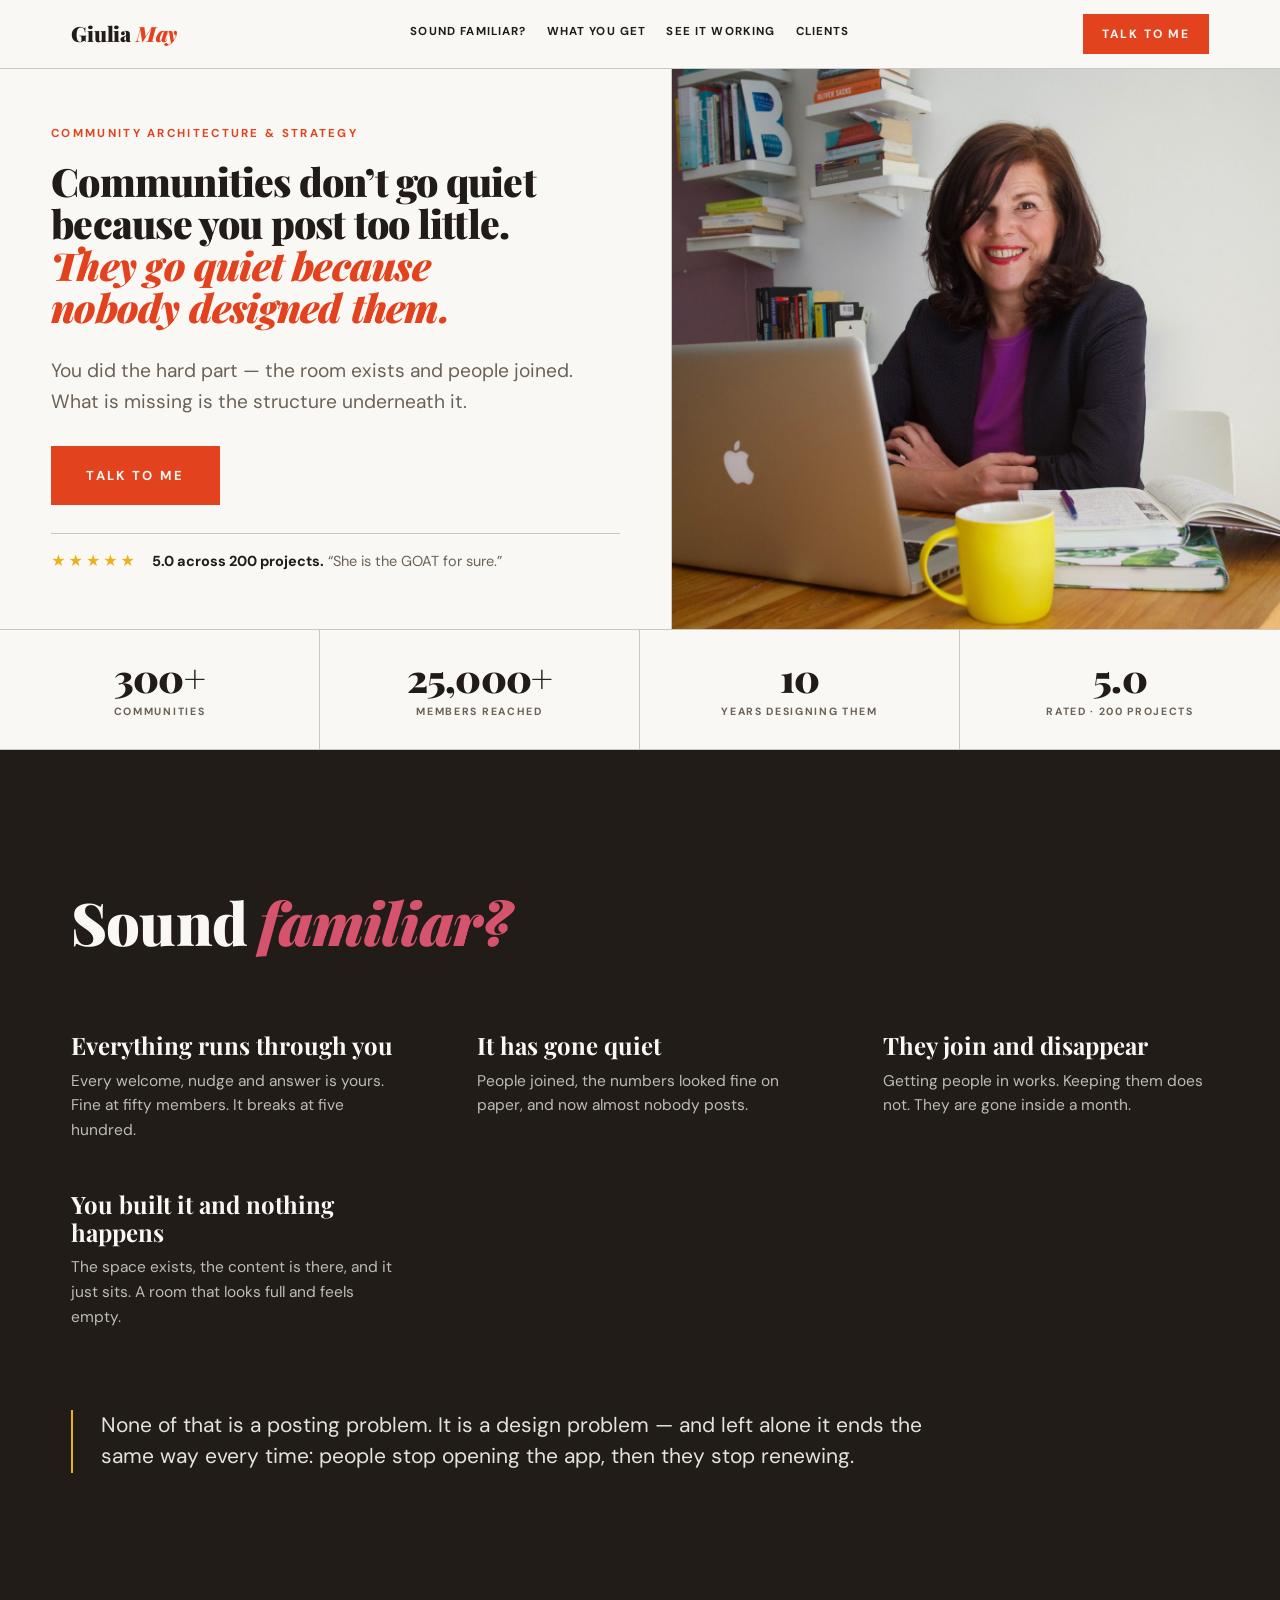
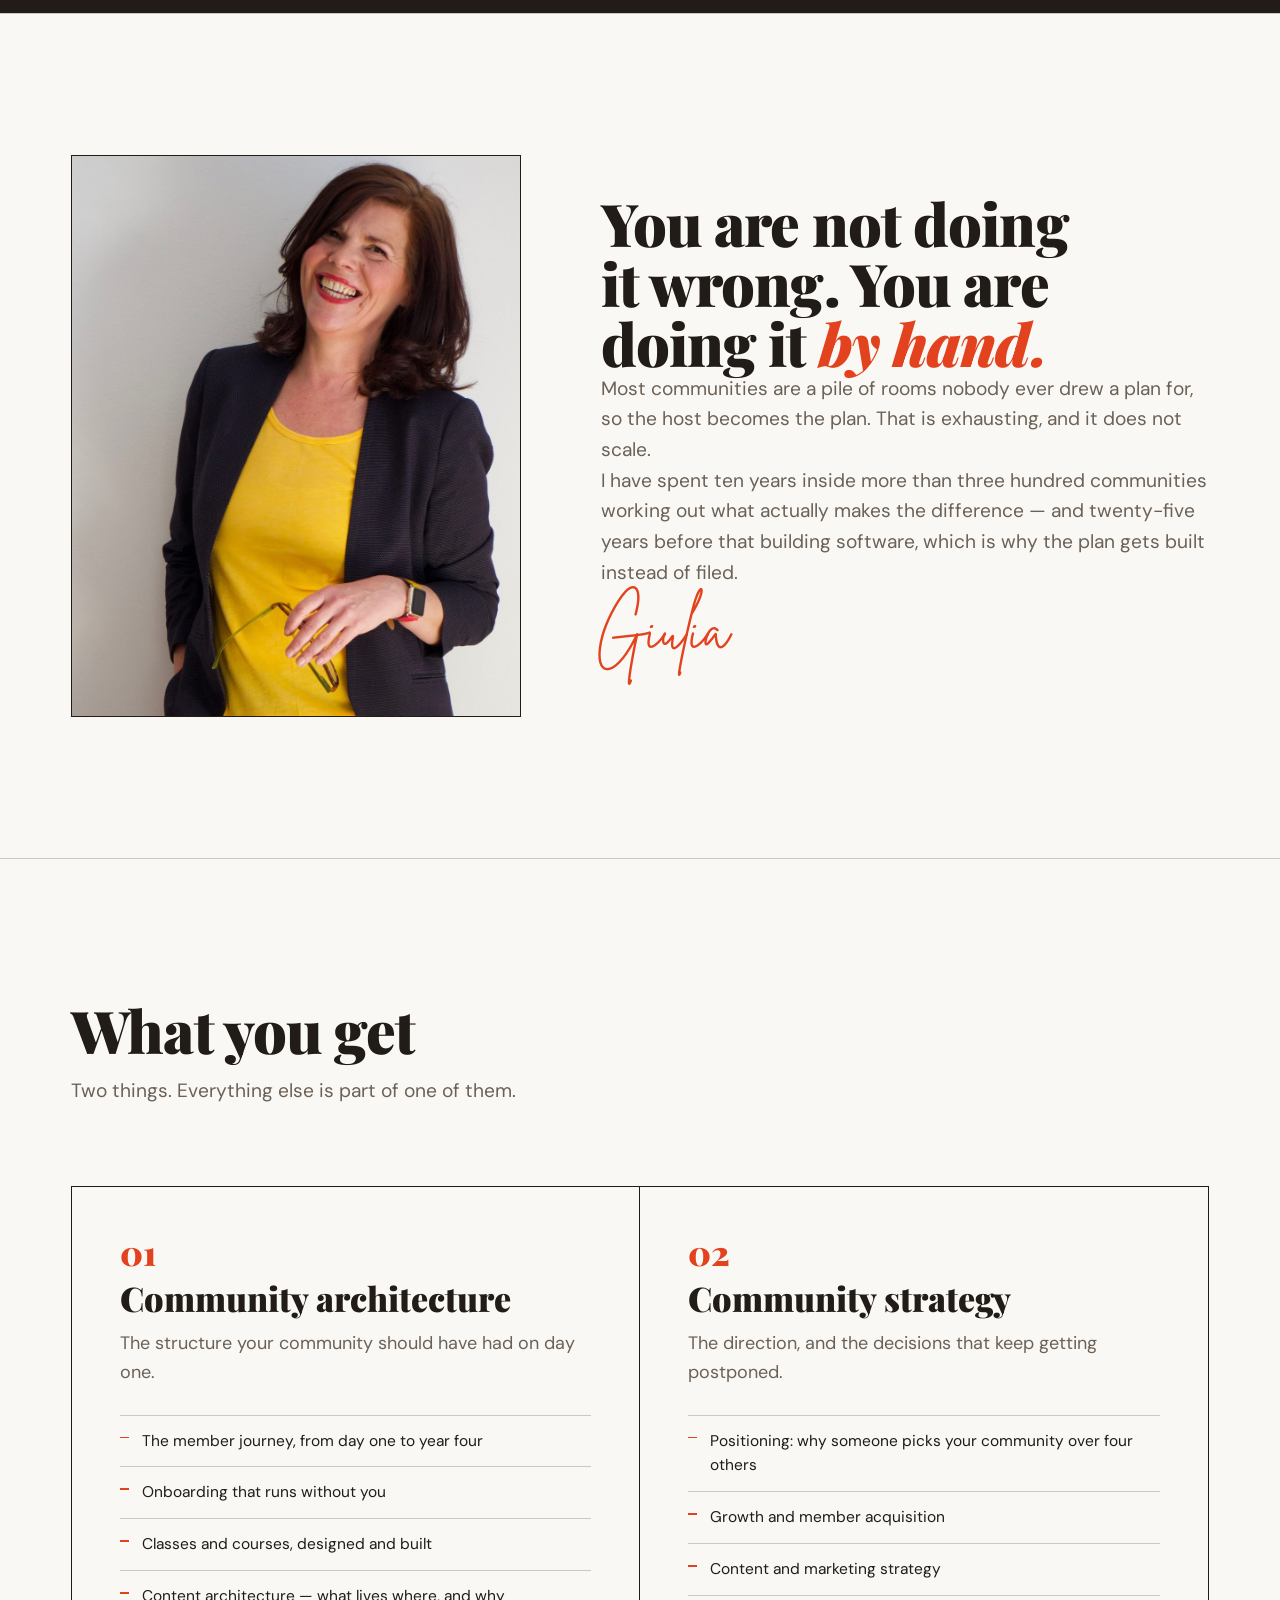
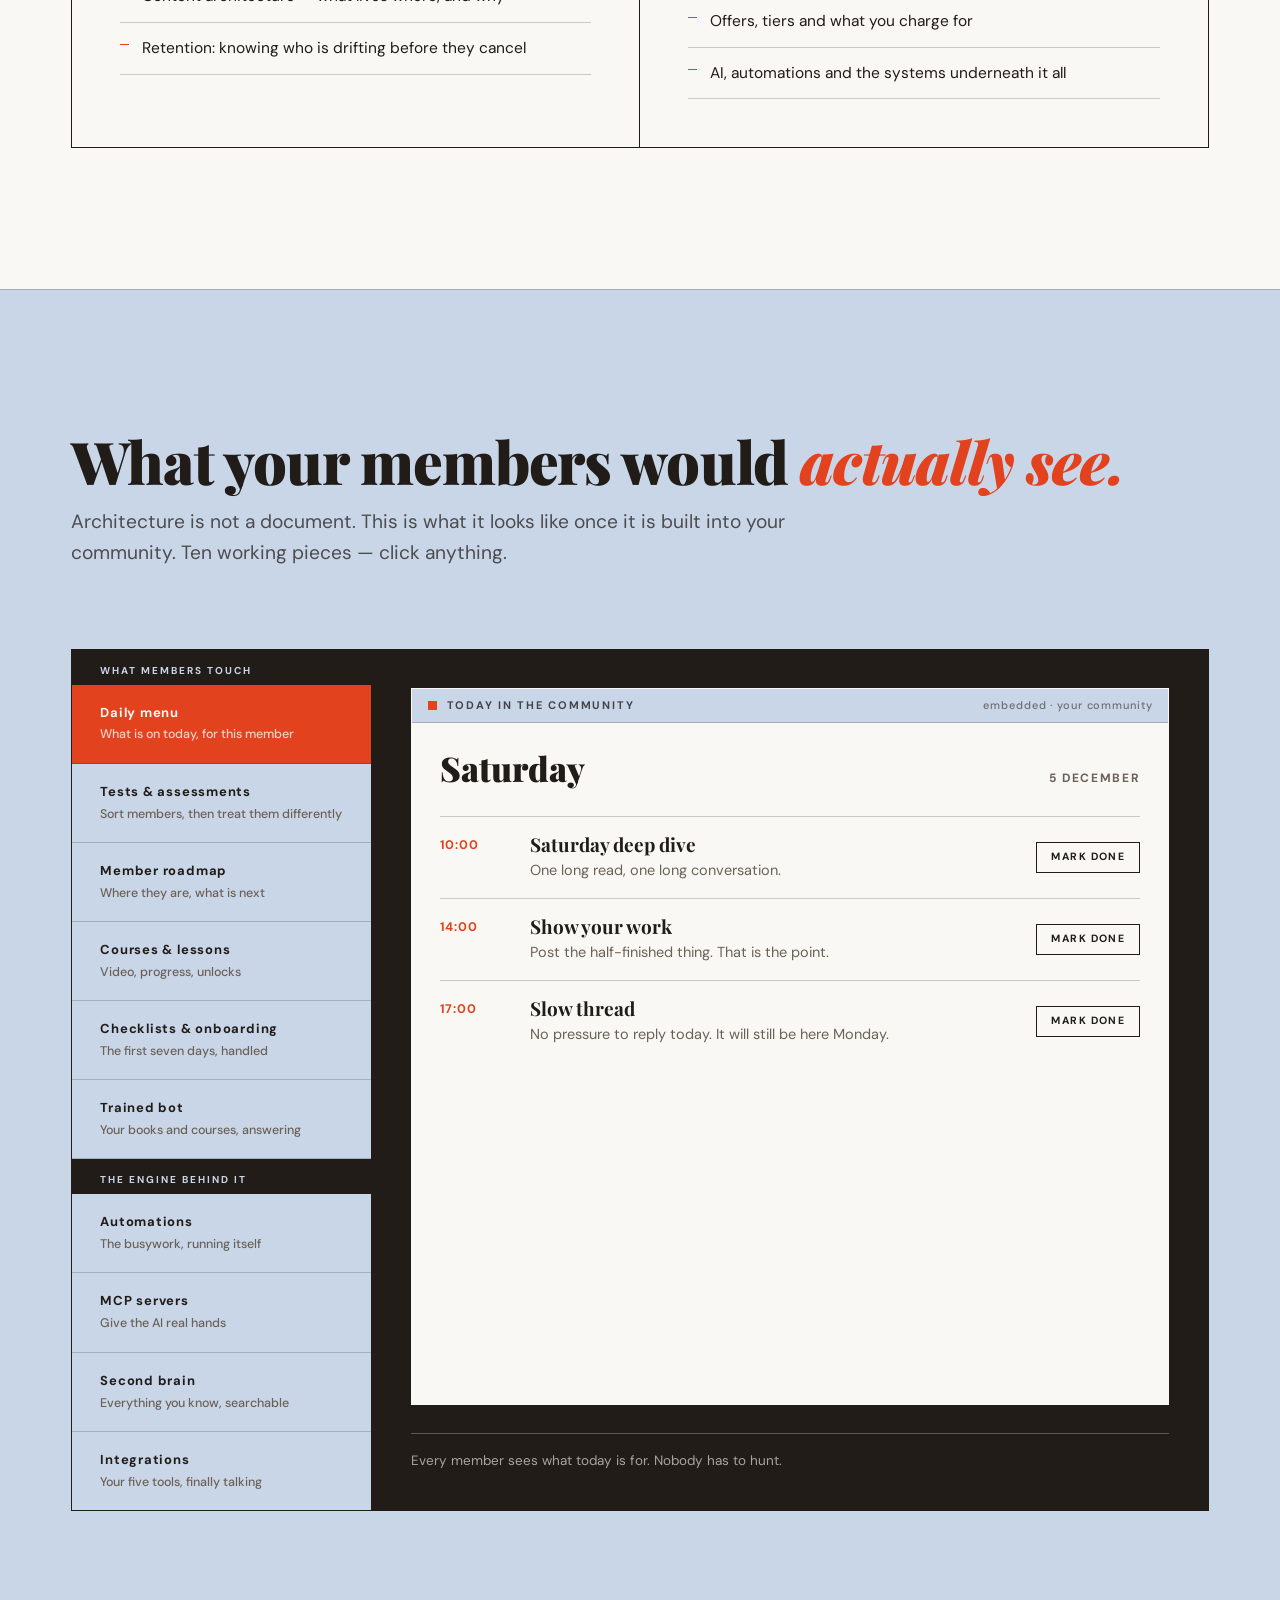
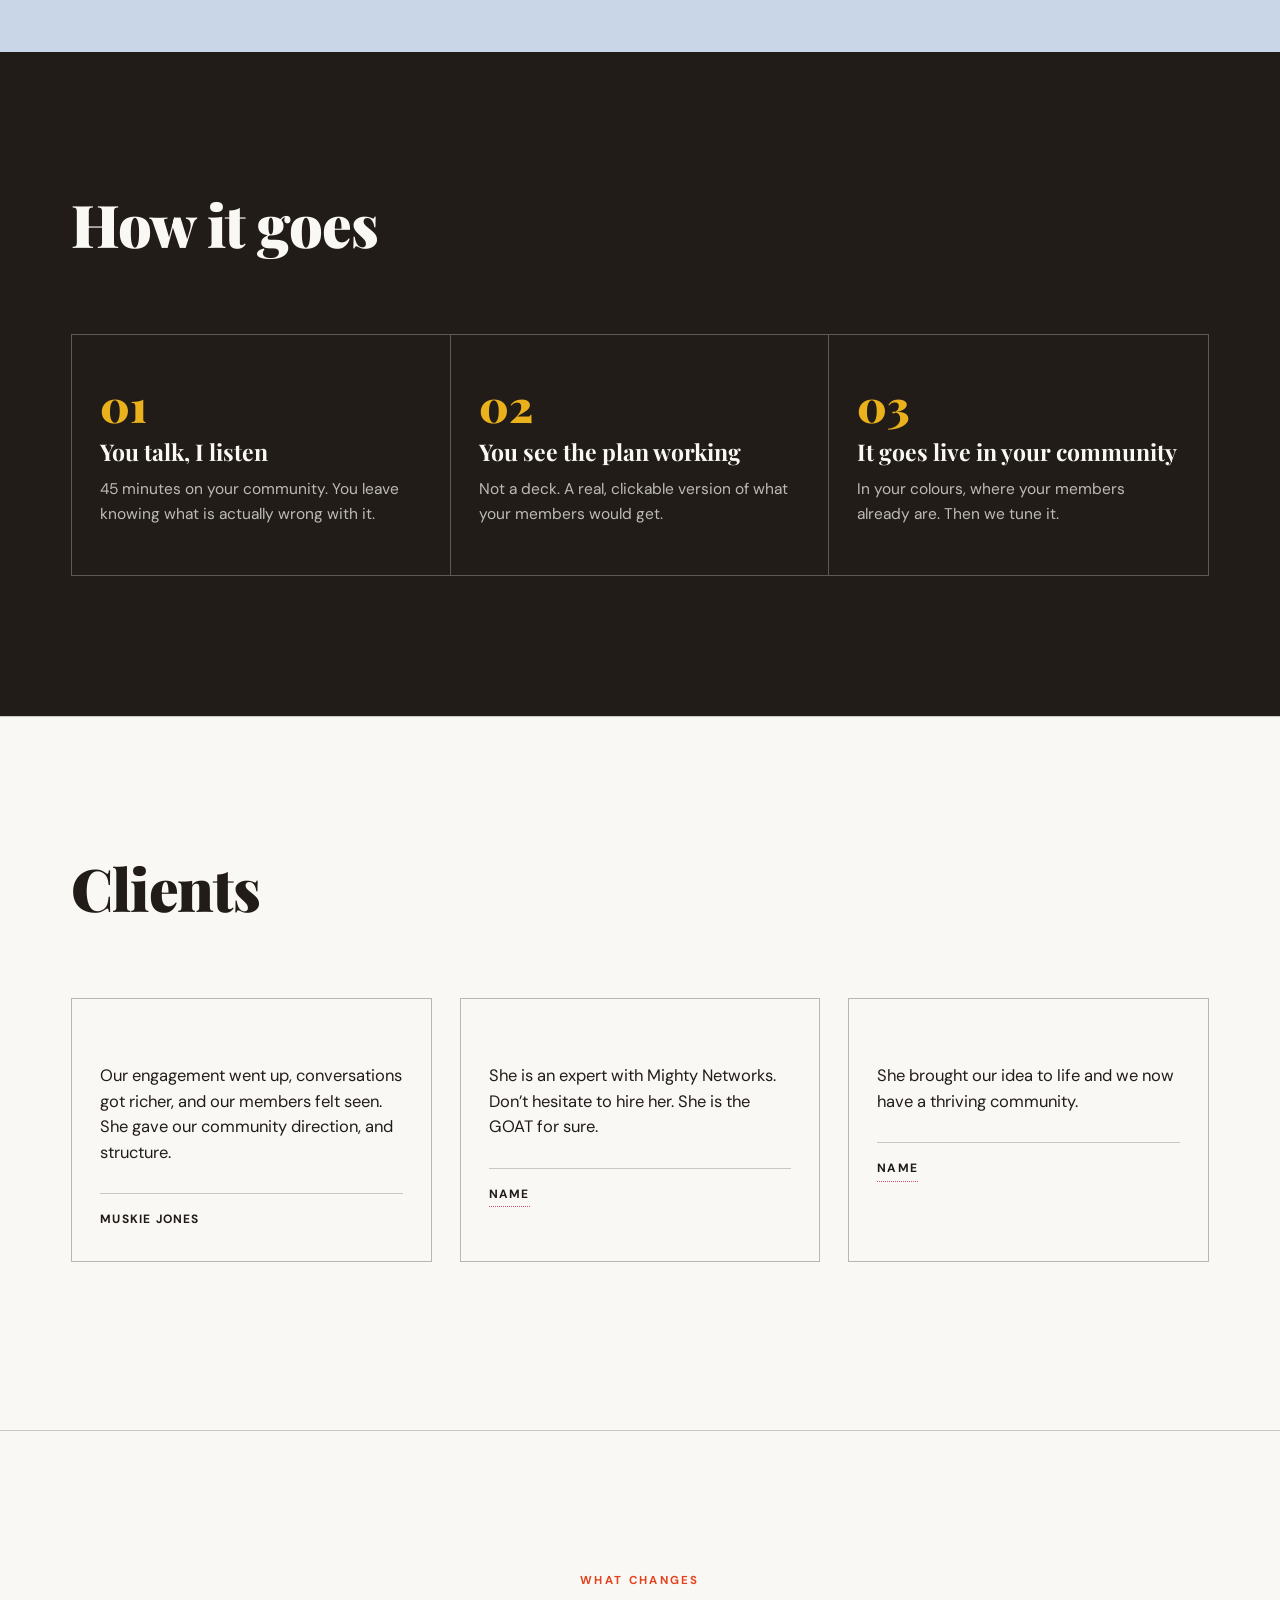
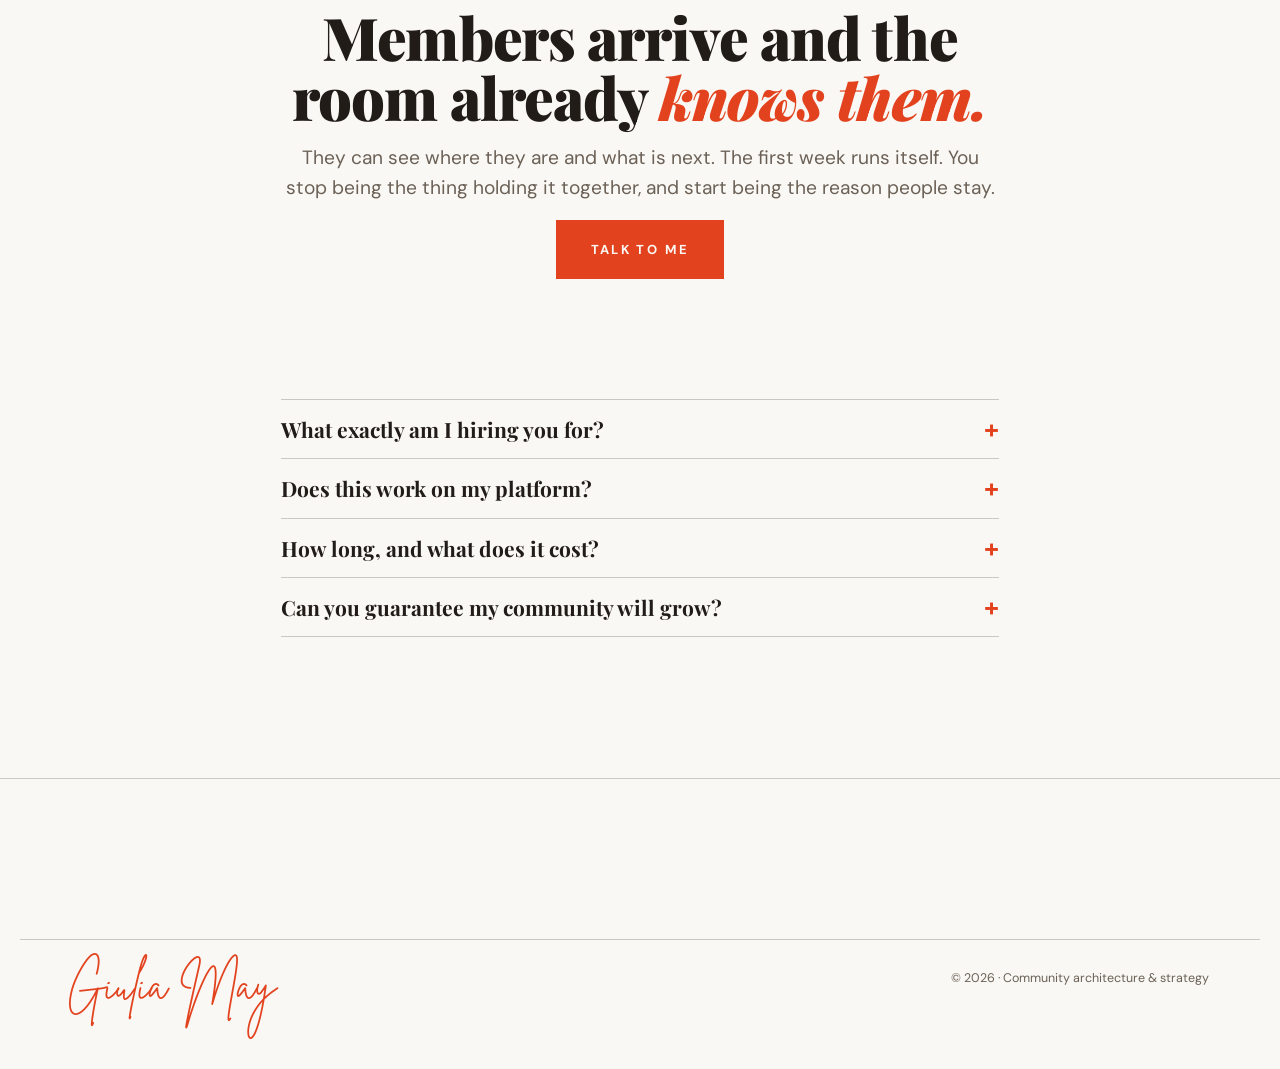
==== commit e7a1892a: "Rewrite as StoryBrand with the client as the hero Two errors corrected.  The page was written about " ====
--- a/index.html
+++ b/index.html
@@ -3,13 +3,13 @@
 <head>
 <meta charset="UTF-8">
 <meta name="viewport" content="width=device-width,initial-scale=1">
-<title>Giulia May — Community strategy for large communities</title>
-<meta name="description" content="Community strategy, growth and retention for large communities — and the software, automations and AI that make it happen.">
+<title>Giulia May — Community architecture &amp; strategy</title>
+<meta name="description" content="Communities go quiet because nobody designed them. Community architecture and strategy for large communities — the structure and direction that make a community work without you in it.">
 <meta name="theme-color" content="#FAF8F4">
 <link rel="icon" href="favicon.svg" type="image/svg+xml">
 <meta property="og:type" content="website">
-<meta property="og:title" content="Giulia May — Community strategy for large communities">
-<meta property="og:description" content="Ten years growing large communities. Twenty-five years building software. Now both at once.">
+<meta property="og:title" content="Giulia May — Community architecture &amp; strategy">
+<meta property="og:description" content="Communities go quiet because nobody designed them. The structure and strategy that make yours work without you in it.">
 <meta property="og:image" content="assets/img/photo19.jpg">
 <meta name="twitter:card" content="summary_large_image">
 <link rel="preload" as="font" type="font/woff2" href="assets/fonts/playfairdisplay-normal-900.woff2" crossorigin>
@@ -23,10 +23,10 @@
   <div class="in">
     <a class="brand" href="#top">Giulia <em>May</em></a>
     <div class="nav-links" id="navLinks">
-      <a href="#services">What I do</a>
+      <a href="#pain">Sound familiar?</a>
+      <a href="#offer">What you get</a>
       <a href="#build">See it working</a>
       <a href="#said">Clients</a>
-      <a href="#me">About</a>
     </div>
     <a class="btn btn-red nav-cta" data-book href="#close">Talk to me</a>
     <button class="nav-toggle" id="navToggle" type="button" aria-expanded="false" aria-controls="navLinks">
@@ -36,14 +36,19 @@
   </div>
 </nav>
 
-<!-- ══ 01 · HERO — must stand alone: headline, context, proof, one action ══ -->
+<!-- ══ HERO · the mechanism, in the client's language ═════════════════════ -->
 <header class="hero" id="top">
   <div class="hero-l">
-    <span class="label">Community strategy &middot; large communities</span>
-    <h1><span>I grow large</span><span>communities.</span><em>Then I build what it takes.</em></h1>
+    <span class="label">Community architecture &amp; strategy</span>
+    <h1>
+      <span>Communities don&rsquo;t go quiet</span>
+      <span>because you post too little.</span>
+      <em>They go quiet because</em>
+      <em>nobody designed them.</em>
+    </h1>
     <p class="lead">
-      Strategy, growth and retention &mdash; plus the software, automations and AI that make it
-      actually happen inside Mighty Networks and beyond.
+      You did the hard part &mdash; the room exists and people joined.
+      What is missing is the structure underneath it.
     </p>
     <div class="hero-cta">
       <a class="btn btn-red btn-lg" data-book href="#close">Talk to me</a>
@@ -61,34 +66,93 @@
 </header>
 
 <section class="proof" aria-label="Track record">
-  <div><b>10</b><span>years in community</span></div>
   <div><b>300+</b><span>communities</span></div>
   <div><b>25,000+</b><span>members reached</span></div>
-  <div><b>25</b><span>years building software</span></div>
-</section>
-
-<!-- ══ 02 · WHAT I DO ═════════════════════════════════════════════════════ -->
-<section class="sec reveal" id="services">
-  <div class="wrap">
-    <h2 class="h2">What I do</h2>
-    <div class="svc">
-      <div class="svc-card"><h3>Community architecture</h3><p>The floor plan, not a pile of rooms.</p></div>
-      <div class="svc-card"><h3>Member acquisition</h3><p>The right people in, not the most.</p></div>
-      <div class="svc-card"><h3>Retention &amp; engagement</h3><p>Know who is drifting before they cancel.</p></div>
-      <div class="svc-card"><h3>Content strategy</h3><p>The engine, not the calendar.</p></div>
-      <div class="svc-card"><h3>Marketing strategy</h3><p>Why they pick you over the other four.</p></div>
-      <div class="svc-card"><h3>Online courses</h3><p>Designed and built, both.</p></div>
-      <div class="svc-card new"><h3>Automations &amp; AI</h3><p>The 2am work, running itself.</p></div>
-      <div class="svc-card new"><h3>Custom software</h3><p>Whatever no platform ships.</p></div>
-    </div>
-  </div>
-</section>
-
-<!-- ══ 03 · SEE IT WORKING ════════════════════════════════════════════════ -->
+  <div><b>10</b><span>years designing them</span></div>
+  <div><b>5.0</b><span>rated &middot; 200 projects</span></div>
+</section>
+
+<!-- ══ PROBLEM · the client's pain, one line each ═════════════════════════ -->
+<section class="sec sec-ink reveal" id="pain">
+  <div class="wrap">
+    <h2 class="h2">Sound <em>familiar?</em></h2>
+    <div class="pain">
+      <div><h3>Everything runs through you</h3><p>Every welcome, nudge and answer is yours. Fine at fifty members. It breaks at five hundred.</p></div>
+      <div><h3>It has gone quiet</h3><p>People joined, the numbers looked fine on paper, and now almost nobody posts.</p></div>
+      <div><h3>They join and disappear</h3><p>Getting people in works. Keeping them does not. They are gone inside a month.</p></div>
+      <div><h3>You built it and nothing happens</h3><p>The space exists, the content is there, and it just sits. A room that looks full and feels empty.</p></div>
+    </div>
+    <p class="stake">
+      None of that is a posting problem. It is a design problem &mdash; and left alone it ends
+      the same way every time: people stop opening the app, then they stop renewing.
+    </p>
+  </div>
+</section>
+
+<!-- ══ GUIDE · empathy first, authority second, briefly ═══════════════════ -->
+<section class="sec reveal" id="guide">
+  <div class="wrap">
+    <div class="turn">
+      <div class="turn-photo"><img src="assets/img/photo09.jpg" alt="Giulia May" loading="lazy" decoding="async"></div>
+      <div>
+        <h2 class="h2">You are not doing it wrong. You are doing it <em>by hand.</em></h2>
+        <p class="lead">
+          Most communities are a pile of rooms nobody ever drew a plan for, so the host
+          becomes the plan. That is exhausting, and it does not scale.
+        </p>
+        <p class="lead">
+          I have spent ten years inside more than three hundred communities working out what
+          actually makes the difference &mdash; and twenty-five years before that building software,
+          which is why the plan gets built instead of filed.
+        </p>
+        <div class="sig">Giulia</div>
+      </div>
+    </div>
+  </div>
+</section>
+
+<!-- ══ OFFER · two things only ════════════════════════════════════════════ -->
+<section class="sec reveal" id="offer">
+  <div class="wrap">
+    <h2 class="h2">What you get</h2>
+    <p class="lead">Two things. Everything else is part of one of them.</p>
+    <div class="offer">
+      <div class="offer-card">
+        <span class="offer-k">01</span>
+        <h3>Community architecture</h3>
+        <p class="offer-line">The structure your community should have had on day one.</p>
+        <ul>
+          <li>The member journey, from day one to year four</li>
+          <li>Onboarding that runs without you</li>
+          <li>Classes and courses, designed and built</li>
+          <li>Content architecture &mdash; what lives where, and why</li>
+          <li>Retention: knowing who is drifting before they cancel</li>
+        </ul>
+      </div>
+      <div class="offer-card">
+        <span class="offer-k">02</span>
+        <h3>Community strategy</h3>
+        <p class="offer-line">The direction, and the decisions that keep getting postponed.</p>
+        <ul>
+          <li>Positioning: why someone picks your community over four others</li>
+          <li>Growth and member acquisition</li>
+          <li>Content and marketing strategy</li>
+          <li>Offers, tiers and what you charge for</li>
+          <li>AI, automations and the systems underneath it all</li>
+        </ul>
+      </div>
+    </div>
+  </div>
+</section>
+
+<!-- ══ SEE IT WORKING ═════════════════════════════════════════════════════ -->
 <section class="sec sec-sky reveal" id="build">
   <div class="wrap">
-    <h2 class="h2">This page is the <em>demo.</em></h2>
-    <p class="lead">Ten working pieces. Click anything.</p>
+    <h2 class="h2">What your members would <em>actually see.</em></h2>
+    <p class="lead">
+      Architecture is not a document. This is what it looks like once it is built into your
+      community. Ten working pieces &mdash; click anything.
+    </p>
 <div class="rack">
       <div class="rack-index" role="tablist" aria-label="Things I build">
         <span class="rack-group">What members touch</span>
@@ -271,13 +335,25 @@
   </div>
 </section>
 
-<!-- ══ 04 · PROOF, sitting where the doubt is ═════════════════════════════ -->
+<!-- ══ PLAN ═══════════════════════════════════════════════════════════════ -->
+<section class="sec sec-ink reveal" id="plan">
+  <div class="wrap">
+    <h2 class="h2">How it goes</h2>
+    <div class="plan">
+      <div class="plan-step"><span class="plan-n">01</span><h3>You talk, I listen</h3><p>45 minutes on your community. You leave knowing what is actually wrong with it.</p></div>
+      <div class="plan-step"><span class="plan-n">02</span><h3>You see the plan working</h3><p>Not a deck. A real, clickable version of what your members would get.</p></div>
+      <div class="plan-step"><span class="plan-n">03</span><h3>It goes live in your community</h3><p>In your colours, where your members already are. Then we tune it.</p></div>
+    </div>
+  </div>
+</section>
+
+<!-- ══ PROOF, where the doubt is ══════════════════════════════════════════ -->
 <section class="sec reveal" id="said">
   <div class="wrap">
     <h2 class="h2">Clients</h2>
     <div class="quotes">
       <figure class="quote">
-        <blockquote>Geertrui was an absolute powerhouse. Our engagement went up, conversations got richer, and our members felt seen.</blockquote>
+        <blockquote>Our engagement went up, conversations got richer, and our members felt seen. She gave our community direction, and structure.</blockquote>
         <figcaption><b>Muskie Jones</b></figcaption>
       </figure>
       <figure class="quote">
@@ -292,45 +368,21 @@
   </div>
 </section>
 
-<!-- ══ 05 · ABOUT ═════════════════════════════════════════════════════════ -->
-<section class="sec reveal" id="me">
-  <div class="wrap">
-    <div class="turn">
-      <div class="turn-photo"><img src="assets/img/photo09.jpg" alt="Giulia May" loading="lazy" decoding="async"></div>
-      <div>
-        <h2 class="h2">Ten years in community. Twenty&#8209;five building <em>software.</em></h2>
-        <p class="lead">
-          Most strategists hand you a plan and leave. I can build the thing the plan describes,
-          which is why it gets done instead of filed.
-        </p>
-        <div class="sig">Giulia</div>
-      </div>
-    </div>
-  </div>
-</section>
-
-<!-- ══ 06 · HOW IT GOES ═══════════════════════════════════════════════════ -->
-<section class="sec sec-ink reveal" id="plan">
-  <div class="wrap">
-    <h2 class="h2">How it goes</h2>
-    <div class="plan">
-      <div class="plan-step"><span class="plan-n">01</span><h3>We talk</h3><p>45 minutes. You describe it, I tell you straight whether it is worth doing.</p></div>
-      <div class="plan-step"><span class="plan-n">02</span><h3>You see it working</h3><p>A real, clickable version. Not a deck.</p></div>
-      <div class="plan-step"><span class="plan-n">03</span><h3>It goes live</h3><p>Inside your community, in your colours. Then we tune it.</p></div>
-    </div>
-  </div>
-</section>
-
-<!-- ══ 07 · CLOSE ═════════════════════════════════════════════════════════ -->
+<!-- ══ SUCCESS + CLOSE ════════════════════════════════════════════════════ -->
 <section class="sec reveal" id="close">
   <div class="wrap close-wrap">
-    <h2 class="h2 close-h">Tell me the thing you assumed was <em>impossible.</em></h2>
+    <span class="label">What changes</span>
+    <h2 class="h2 close-h">Members arrive and the room already <em>knows them.</em></h2>
+    <p class="lead close-lead">
+      They can see where they are and what is next. The first week runs itself.
+      You stop being the thing holding it together, and start being the reason people stay.
+    </p>
     <a class="btn btn-red btn-lg" data-book href="#">Talk to me</a>
     <div class="faq">
-      <details><summary>Strategist or developer?</summary><div><p>Strategist. The software is how the strategy gets delivered instead of filed.</p></div></details>
-      <details><summary>Is vibe coding just sloppy AI code?</summary><div><p>In untrained hands, often. I shipped software for 25 years before any of this existed.</p></div></details>
-      <details><summary>Does this work on my platform?</summary><div><p>Yes. It embeds anywhere &mdash; Mighty Networks, Circle, Skool, Kajabi. Members never leave.</p></div></details>
-      <details><summary>How long, and what does it cost?</summary><div><p>Days for one piece, weeks for a system. Priced per build, and you know the number first.</p></div></details>
+      <details><summary>What exactly am I hiring you for?</summary><div><p>Community architecture, community strategy, or both. Not standalone software &mdash; the tools only exist as part of designing your community.</p></div></details>
+      <details><summary>Does this work on my platform?</summary><div><p>Yes. Mighty Networks, Circle, Skool, Kajabi. Everything embeds where your members already are, so they never leave.</p></div></details>
+      <details><summary>How long, and what does it cost?</summary><div><p>Days for one piece, weeks for a full architecture. Priced per engagement, and you know the number before anything starts.</p></div></details>
+      <details><summary>Can you guarantee my community will grow?</summary><div><p>No, and be careful of anyone who does. Growth needs an audience and a host who shows up. What I can do is make sure the structure is not the thing holding you back.</p></div></details>
     </div>
   </div>
 </section>
@@ -338,7 +390,7 @@
 <footer class="foot">
   <div class="wrap foot-base">
     <span class="fname">Giulia May</span>
-    <span>&copy; 2026 &middot; Built, not templated.</span>
+    <span>&copy; 2026 &middot; Community architecture &amp; strategy</span>
   </div>
 </footer>
 <script src="assets/js/site.js" defer></script>
--- a/assets/css/site.css
+++ b/assets/css/site.css
@@ -219,17 +219,17 @@
 
 /* ── 01 hero ────────────────────────────────────────────────────────────── */
 .hero{display:grid;grid-template-columns:1.05fr .95fr;border-bottom:1.5px solid var(--hair);}
-.hero-l{padding:clamp(44px,6vw,92px) var(--pad) clamp(44px,6vw,80px);
+.hero-l{padding:clamp(36px,4.4vw,64px) var(--pad) clamp(36px,4.4vw,56px);
         display:flex;flex-direction:column;justify-content:center;
         border-right:1.5px solid var(--hair);}
 .hero h1{
   font-family:'Playfair Display',serif;font-weight:900;
-  font-size:clamp(44px,6.4vw,88px);line-height:.9;letter-spacing:-.025em;
+  font-size:clamp(25px,3.05vw,42px);line-height:1.08;letter-spacing:-.02em;text-wrap:nowrap;
 }
 .hero h1 span{display:block;}
 .hero h1 em{display:block;font-style:italic;color:var(--red);}
-.hero h1{margin-block:var(--s3) var(--s4);}
-.hero .lead{margin-bottom:var(--s4);}
+.hero h1{margin-block:var(--s2) var(--s3);}
+.hero .lead{margin-bottom:var(--s3);}
 .hero-cta{display:flex;gap:14px;flex-wrap:wrap;}
 .hero-r{position:relative;display:flex;flex-direction:column;}
 .hero-photo{position:relative;flex:1;min-height:clamp(300px,42vw,470px);overflow:hidden;background:var(--sky);}
@@ -679,7 +679,7 @@
    because most visitors never scroll past it. */
 .hero-proof{
   display:flex;align-items:center;gap:14px;flex-wrap:wrap;
-  margin-top:var(--s4);padding-top:var(--s3);border-top:1.5px solid var(--hair);
+  margin-top:var(--s3);padding-top:var(--s2);border-top:1.5px solid var(--hair);
 }
 .stars{color:var(--gold);font-size:16px;letter-spacing:3px;line-height:1;}
 .hero-proof p{font-size:14.5px;color:var(--muted);}
@@ -706,3 +706,49 @@
 @media(prefers-reduced-motion:reduce){
   html.js .reveal{opacity:1;transform:none;}
 }
+
+/* ── problem · four pains, one line each ────────────────────────────────── */
+.pain{
+  display:grid;grid-template-columns:repeat(auto-fit,minmax(250px,1fr));
+  gap:var(--s4) var(--s5);margin-top:var(--s5);
+}
+.pain h3{
+  font-family:'Playfair Display',Georgia,serif;font-weight:700;
+  font-size:clamp(19px,2vw,24px);line-height:1.15;color:var(--paper);
+}
+.pain p{margin-top:9px;font-size:15.5px;color:rgba(250,248,244,.72);}
+/* the stakes: one line, given a rule so it reads as the consequence
+   rather than a fifth pain */
+.stake{
+  margin-top:var(--s5);padding-left:var(--s3);border-left:2.5px solid var(--gold);
+  font-size:clamp(17px,1.7vw,21px);line-height:1.5;max-width:62ch;
+  color:rgba(250,248,244,.9);
+}
+
+/* ── offer · exactly two things ─────────────────────────────────────────── */
+.offer{display:grid;grid-template-columns:1fr 1fr;gap:0;margin-top:var(--s5);border:1.5px solid var(--ink);}
+.offer-card{padding:var(--s4);display:flex;flex-direction:column;gap:12px;}
+.offer-card:first-child{border-right:1.5px solid var(--ink);}
+.offer-k{
+  font-family:'Playfair Display',serif;font-weight:900;font-size:34px;line-height:1;
+  font-variant-numeric:tabular-nums;color:var(--red);
+}
+.offer-card h3{
+  font-family:'Playfair Display',Georgia,serif;font-weight:900;
+  font-size:clamp(24px,2.8vw,34px);line-height:1.05;
+}
+.offer-line{font-size:clamp(16px,1.5vw,18px);color:var(--muted);}
+.offer-card ul{margin-top:var(--s2);border-top:1.5px solid var(--hair);}
+.offer-card li{
+  list-style:none;padding:13px 0;border-bottom:1.5px solid var(--hair);
+  font-size:15.5px;padding-left:22px;position:relative;
+}
+.offer-card li::before{content:"";position:absolute;left:0;top:21px;width:9px;height:1.5px;background:var(--red);}
+@media(max-width:860px){
+  .offer{grid-template-columns:1fr;}
+  .offer-card:first-child{border-right:0;border-bottom:1.5px solid var(--ink);}
+}
+
+/* ── close ──────────────────────────────────────────────────────────────── */
+.close-lead{margin:0 auto var(--s4);text-align:center;}
+.close-wrap .label{display:block;margin-bottom:var(--s2);}
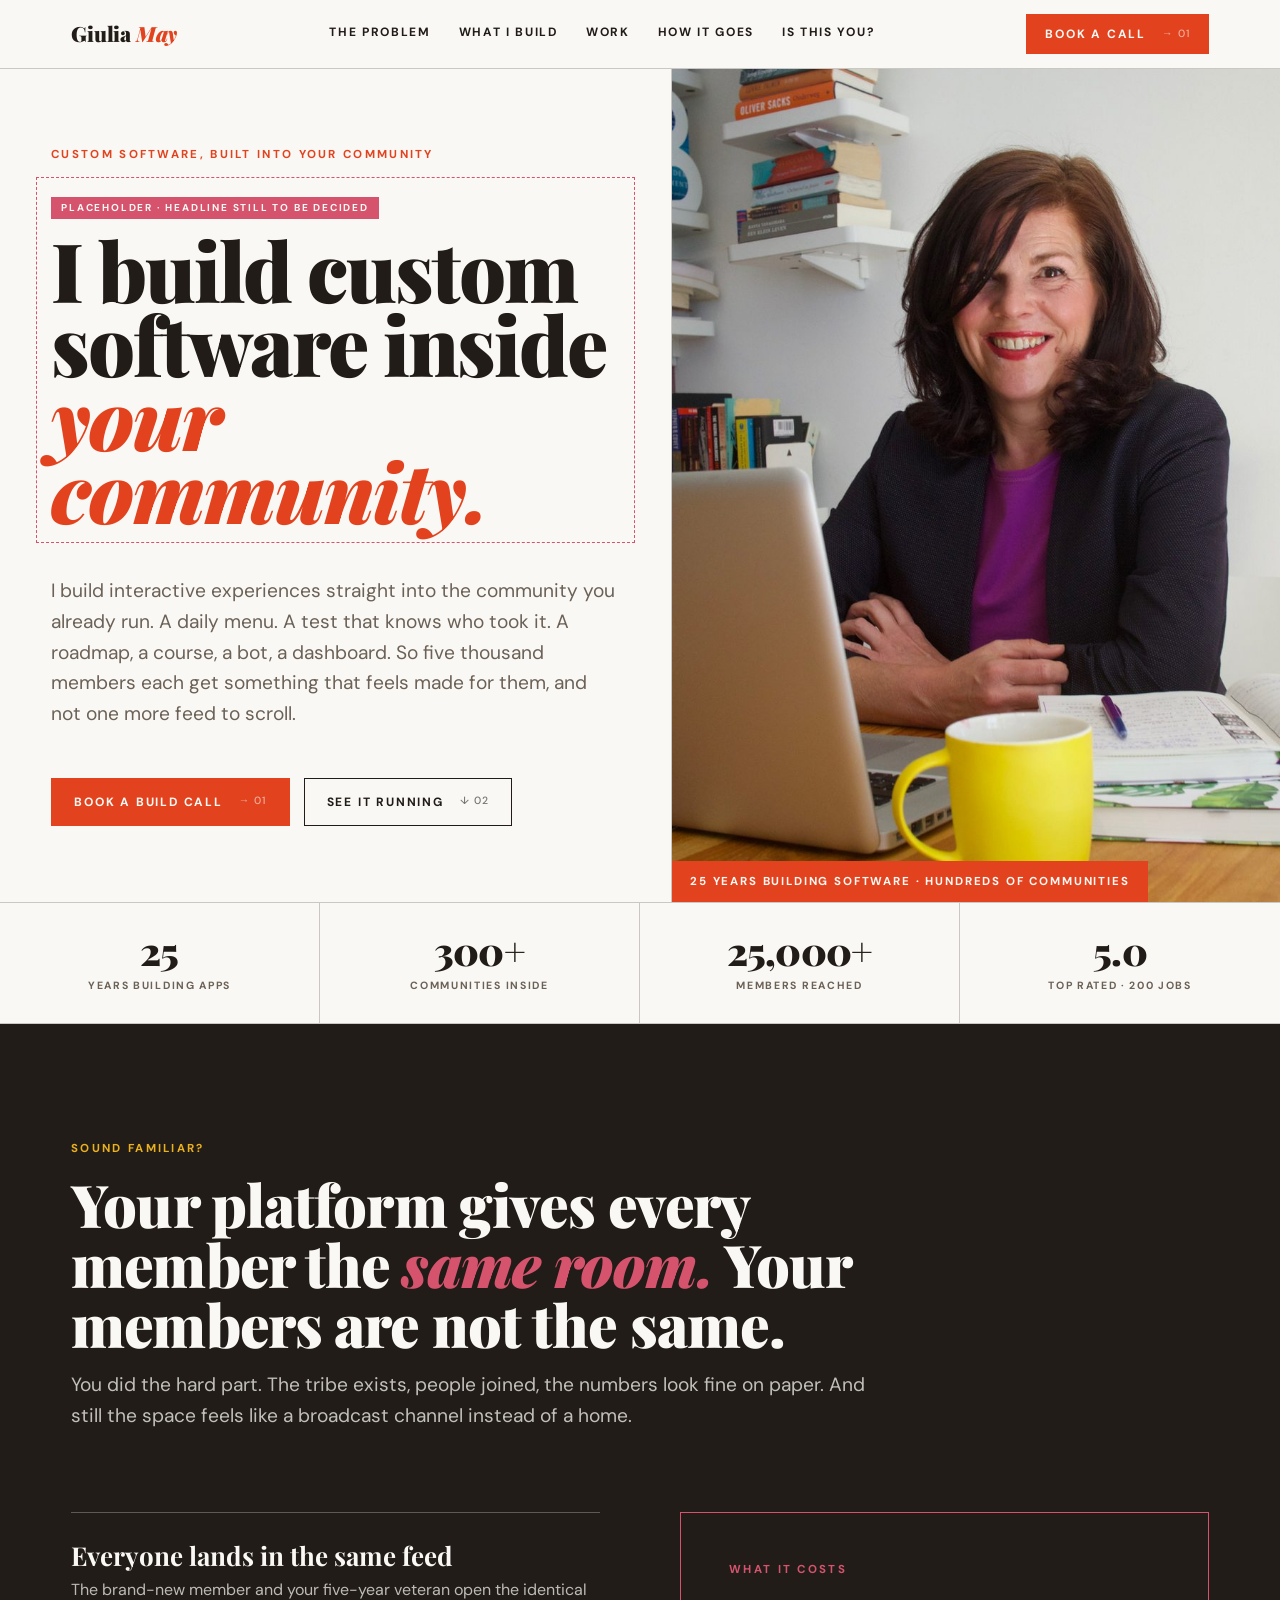
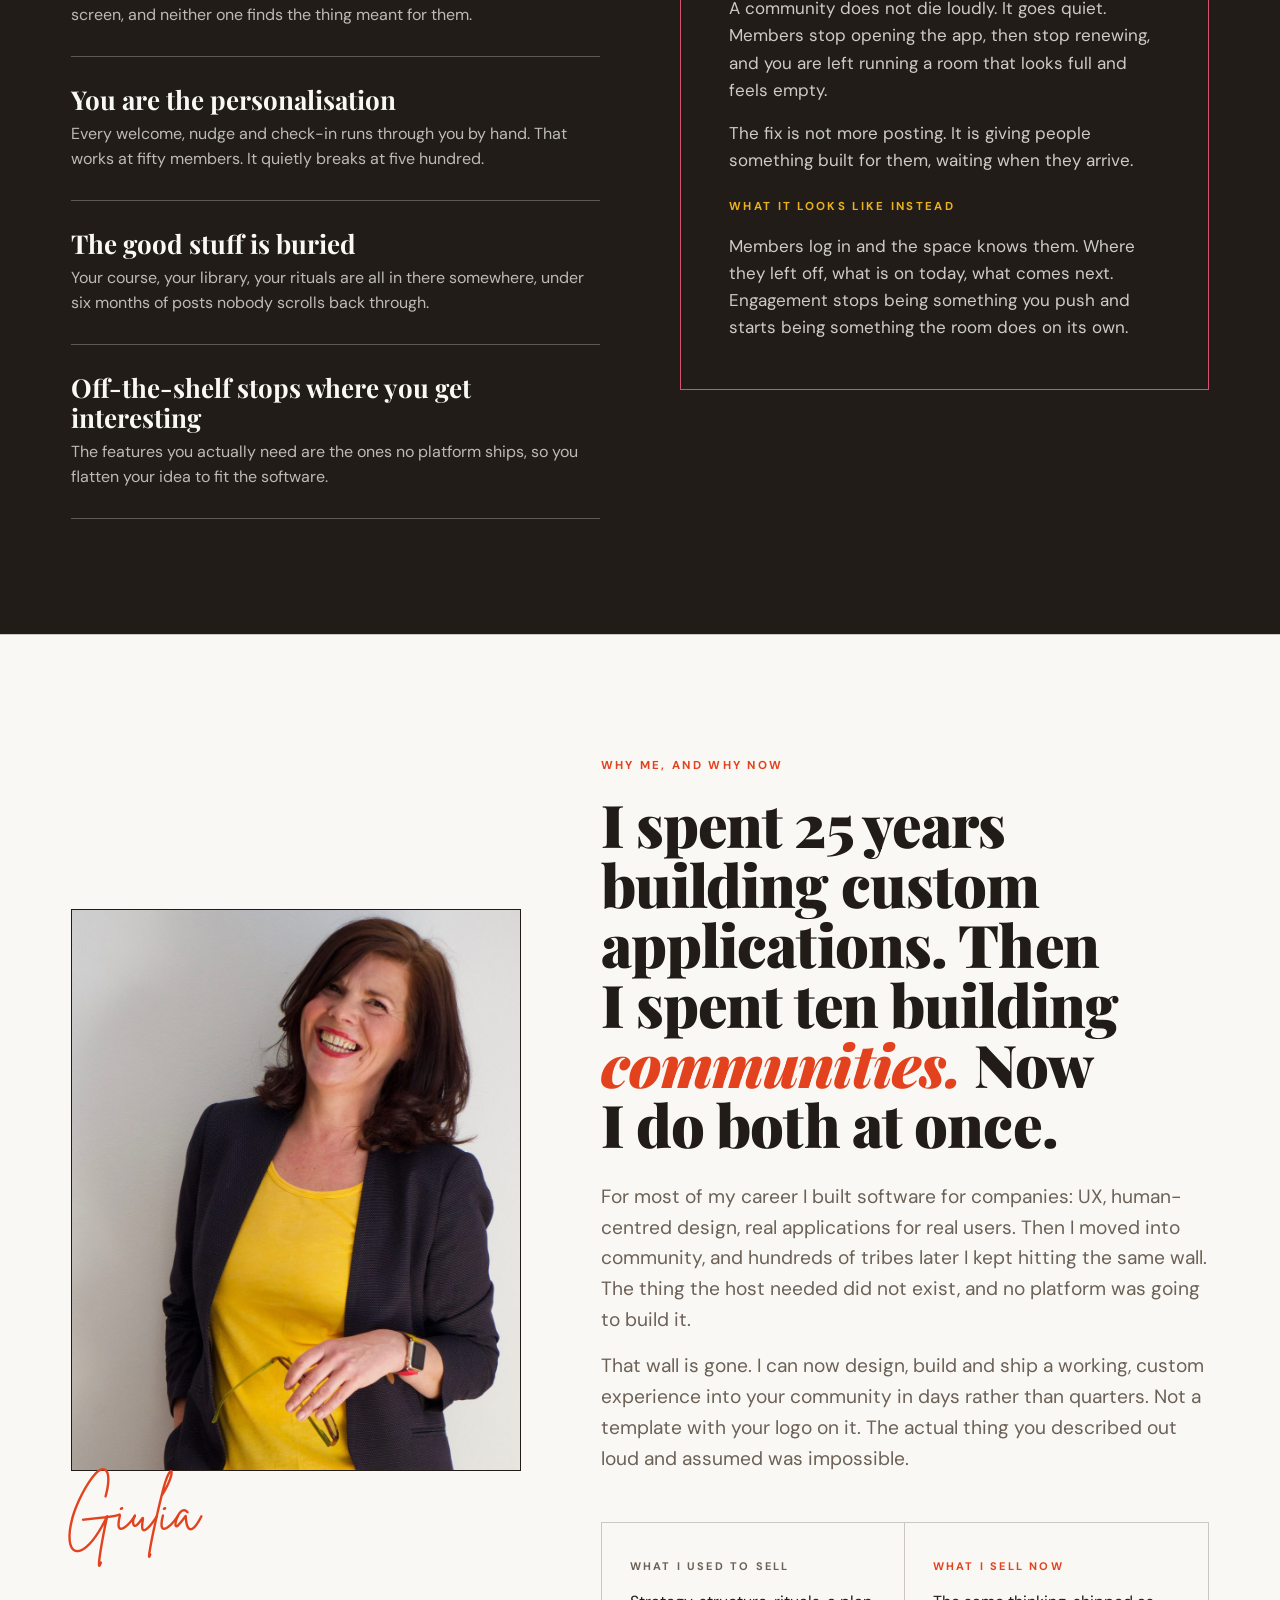
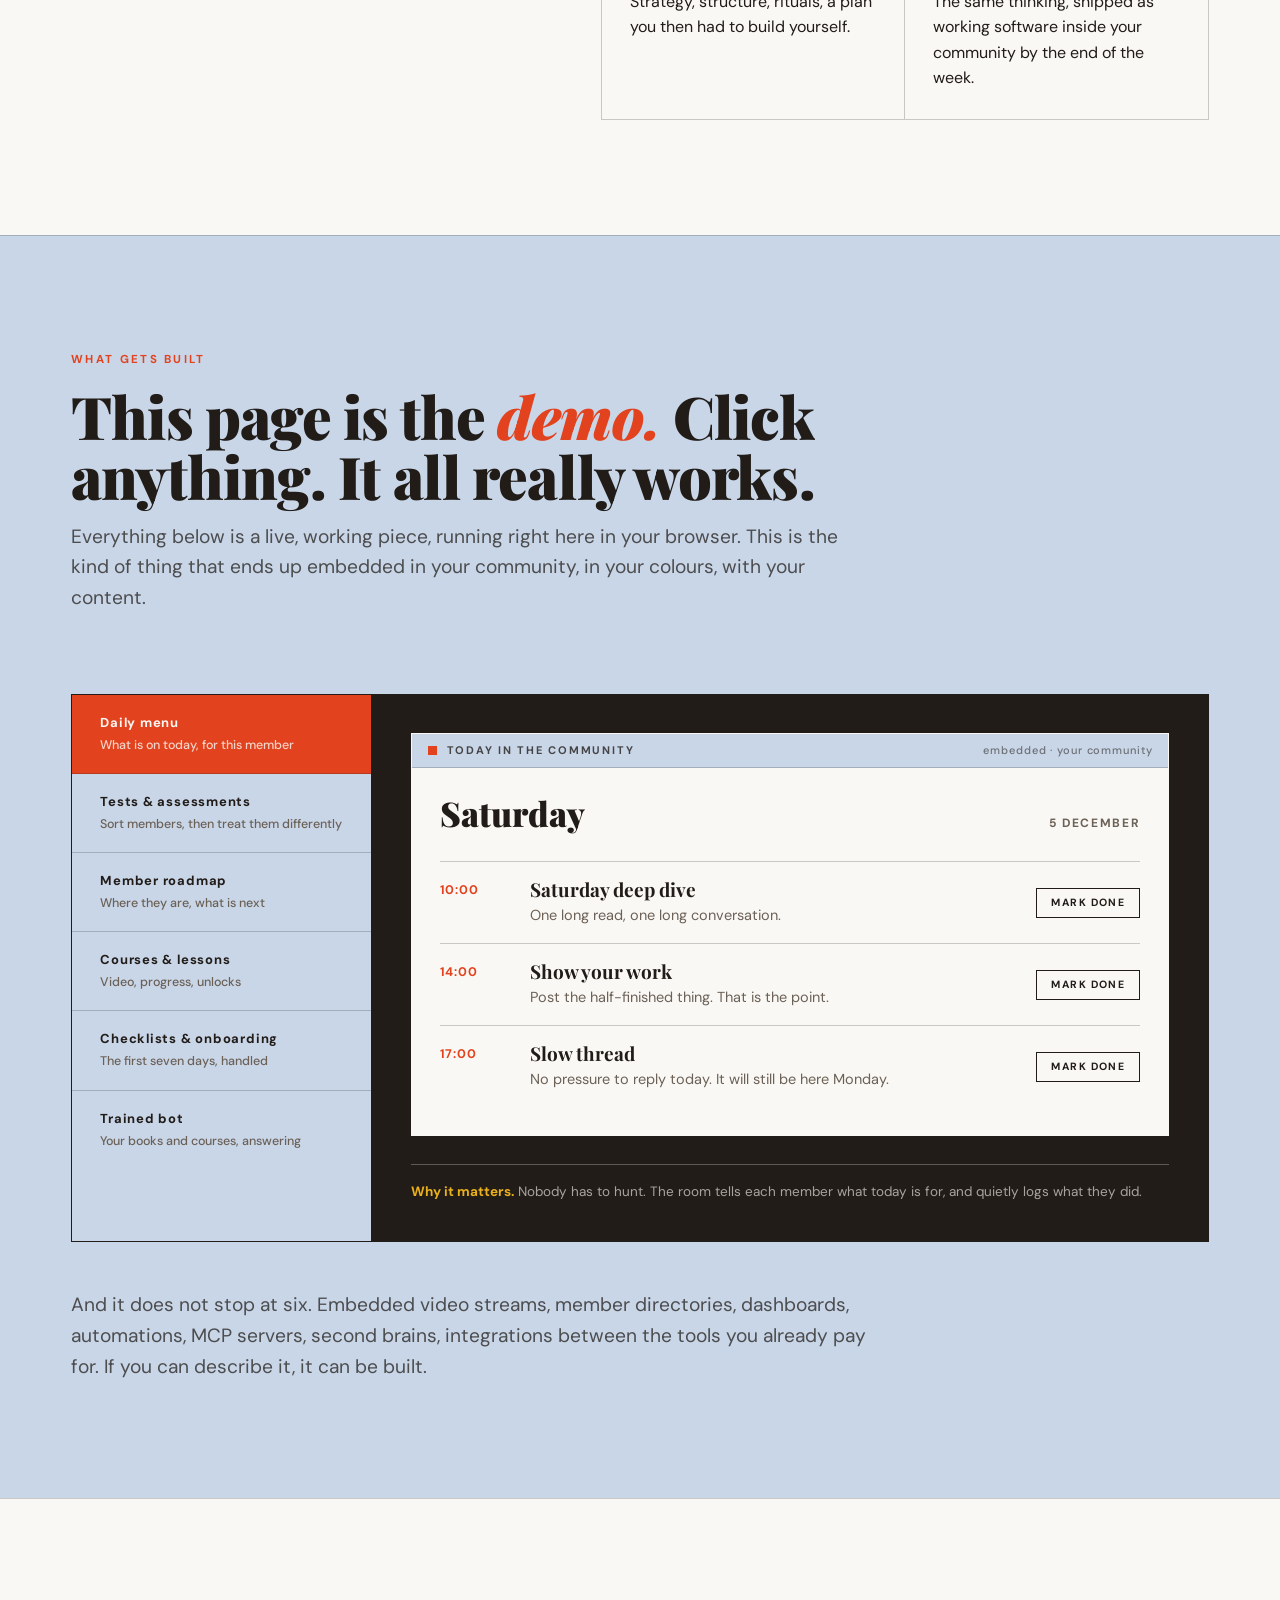
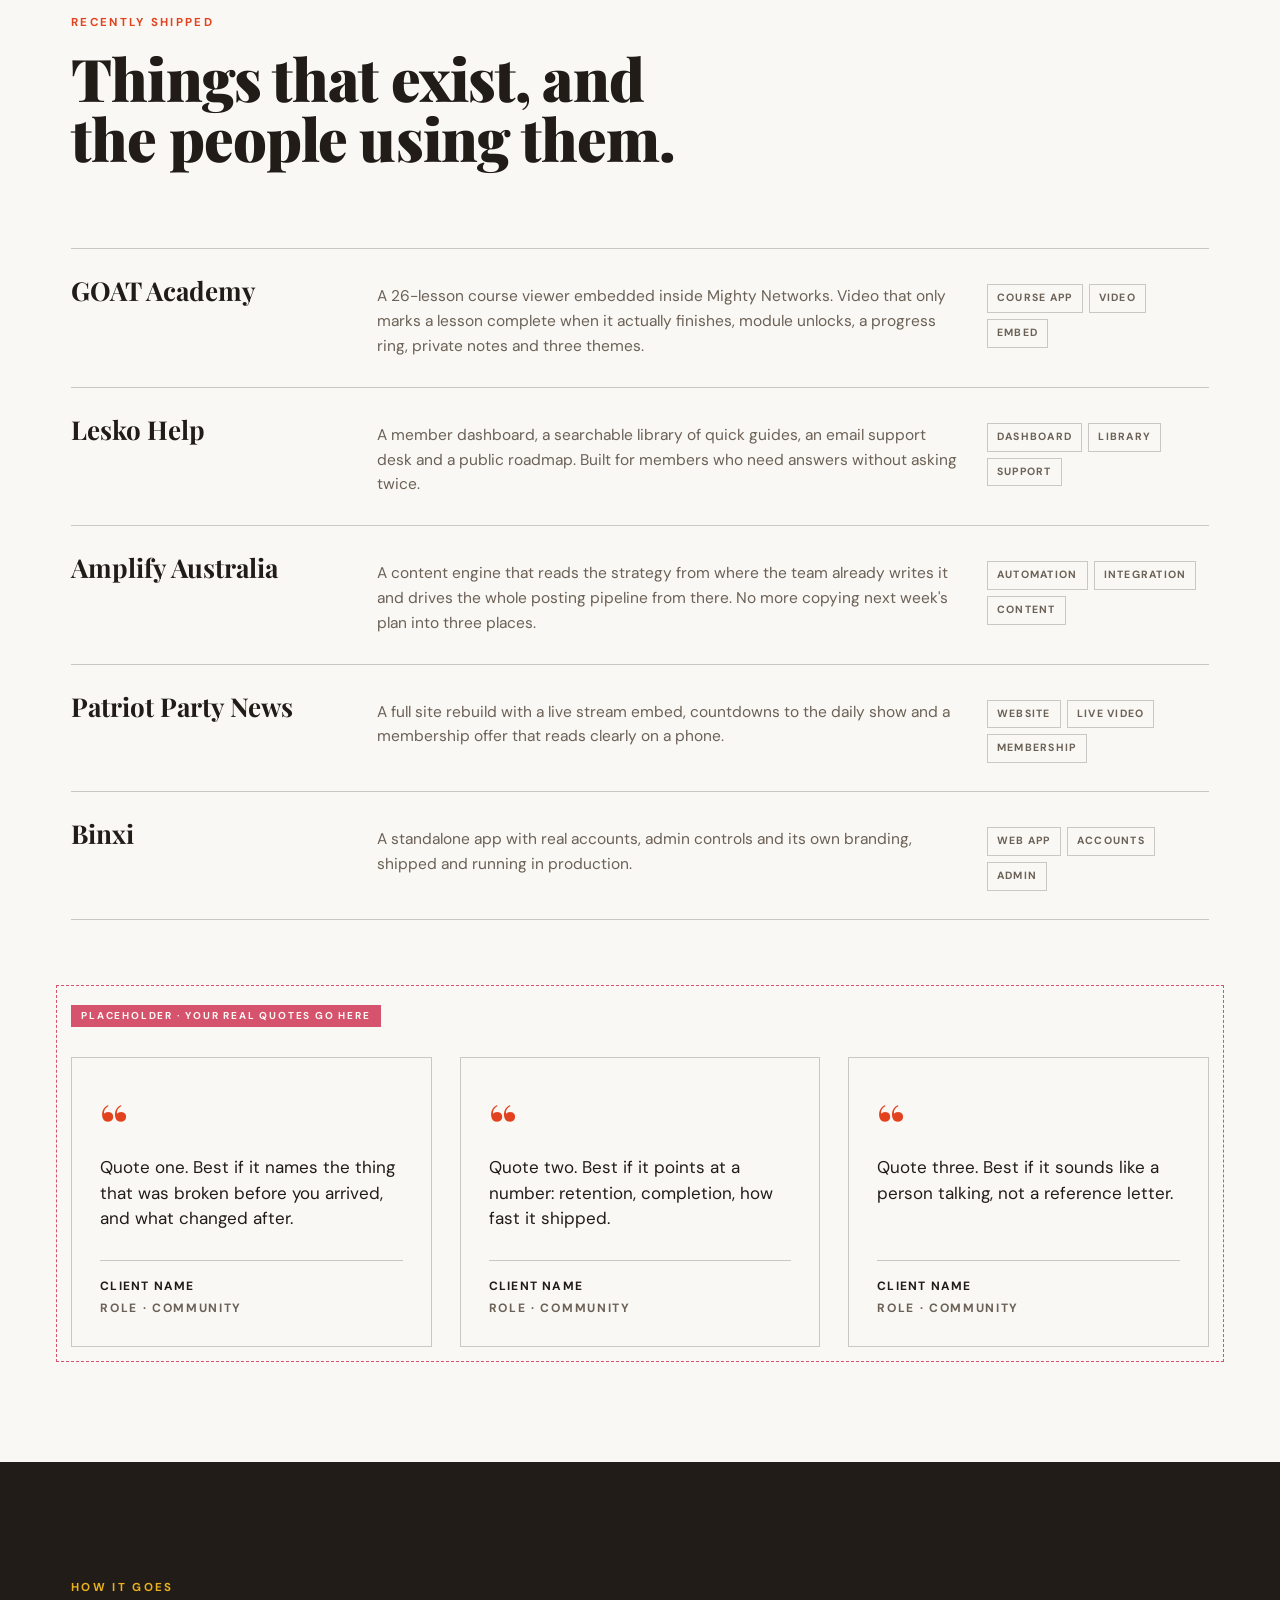
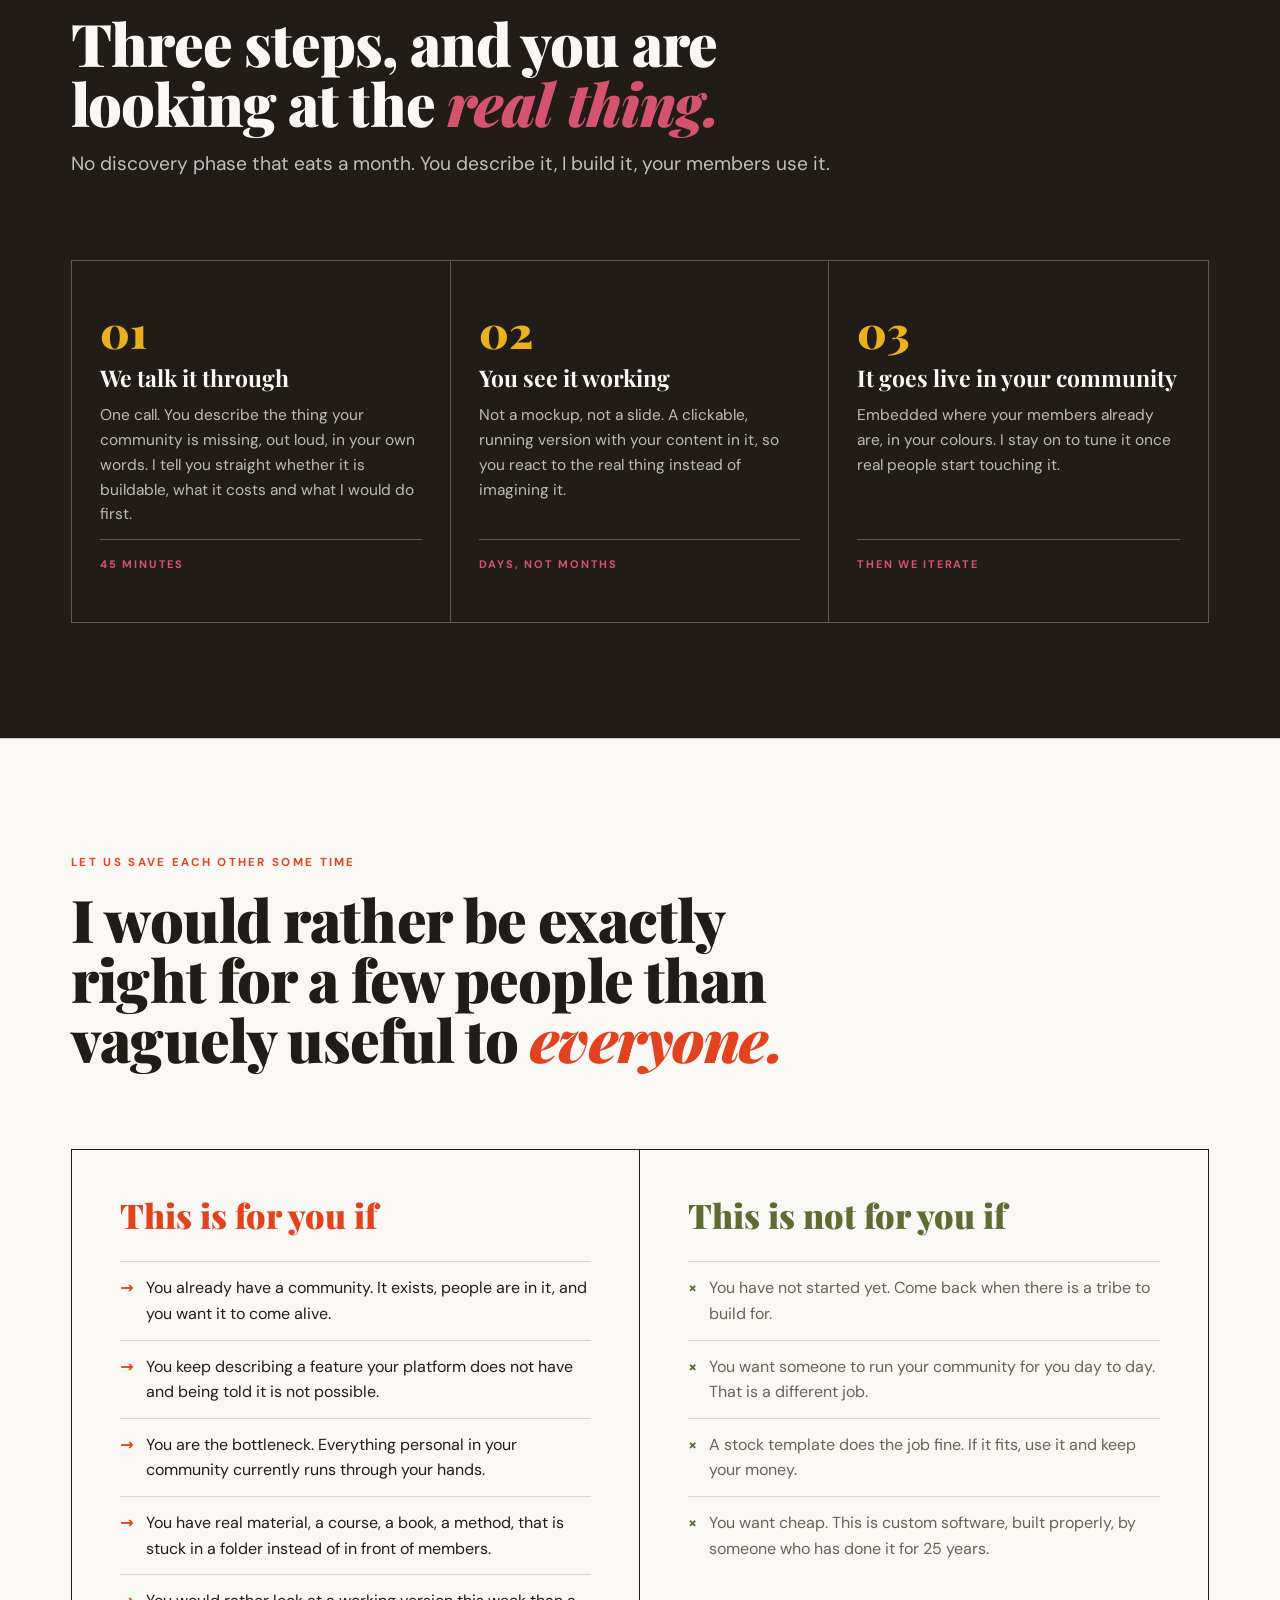
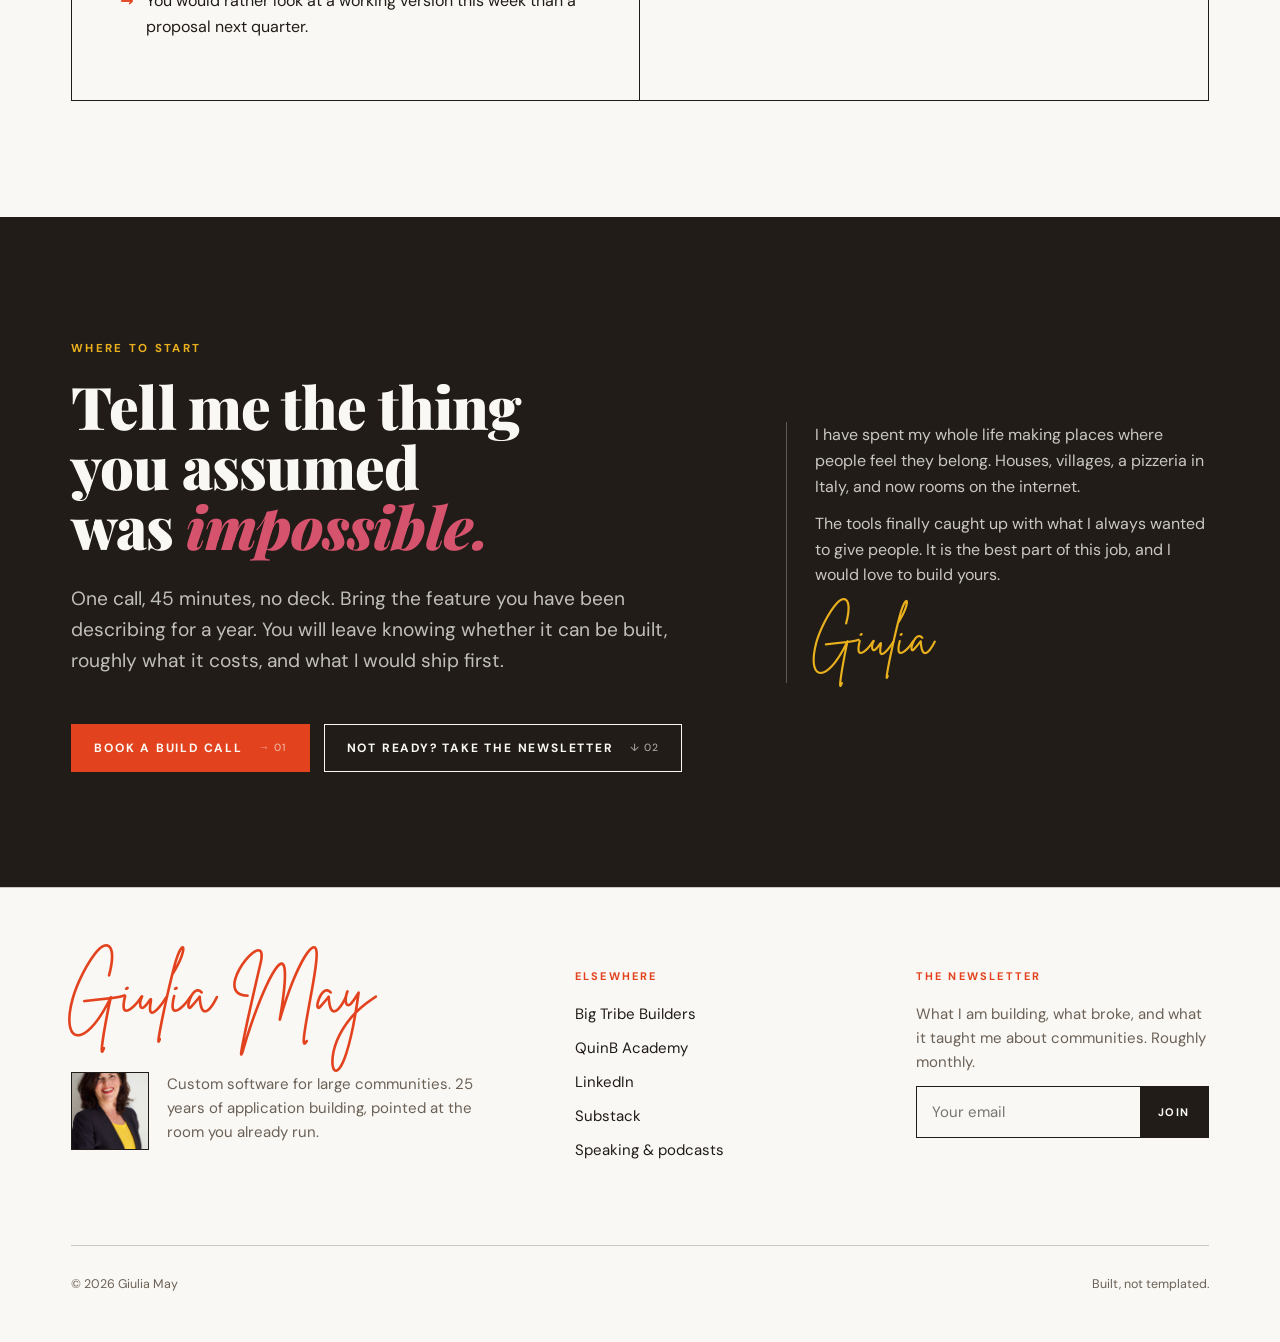
==== commit 3a12c129: "Restore the original uploaded site as the working baseline Reverts index.html, site.css, site.js and" ====
--- a/index.html
+++ b/index.html
@@ -3,13 +3,13 @@
 <head>
 <meta charset="UTF-8">
 <meta name="viewport" content="width=device-width,initial-scale=1">
-<title>Giulia May — Community architecture &amp; strategy</title>
-<meta name="description" content="Communities go quiet because nobody designed them. Community architecture and strategy for large communities — the structure and direction that make a community work without you in it.">
+<title>Giulia May — Custom software for large communities</title>
+<meta name="description" content="Giulia May builds custom, interactive software straight into large online communities: daily menus, tests, roadmaps, courses, bots and dashboards.">
 <meta name="theme-color" content="#FAF8F4">
 <link rel="icon" href="favicon.svg" type="image/svg+xml">
 <meta property="og:type" content="website">
-<meta property="og:title" content="Giulia May — Community architecture &amp; strategy">
-<meta property="og:description" content="Communities go quiet because nobody designed them. The structure and strategy that make yours work without you in it.">
+<meta property="og:title" content="Giulia May — Custom software for large communities">
+<meta property="og:description" content="Giulia May builds custom, interactive software straight into large online communities: daily menus, tests, roadmaps, courses, bots and dashboards.">
 <meta property="og:image" content="assets/img/photo19.jpg">
 <meta name="twitter:card" content="summary_large_image">
 <link rel="preload" as="font" type="font/woff2" href="assets/fonts/playfairdisplay-normal-900.woff2" crossorigin>
@@ -17,145 +17,153 @@
 <link rel="stylesheet" href="assets/css/site.css">
 </head>
 <body>
-<a class="skip" href="#top">Skip to content</a>
-
 <nav class="nav">
   <div class="in">
     <a class="brand" href="#top">Giulia <em>May</em></a>
-    <div class="nav-links" id="navLinks">
-      <a href="#pain">Sound familiar?</a>
-      <a href="#offer">What you get</a>
-      <a href="#build">See it working</a>
-      <a href="#said">Clients</a>
-    </div>
-    <a class="btn btn-red nav-cta" data-book href="#close">Talk to me</a>
-    <button class="nav-toggle" id="navToggle" type="button" aria-expanded="false" aria-controls="navLinks">
-      <span class="bars"><span></span><span></span><span></span></span>
-      <em>Menu</em>
-    </button>
+    <div class="nav-links">
+      <a href="#problem">The problem</a>
+      <a href="#build">What I build</a>
+      <a href="#work">Work</a>
+      <a href="#plan">How it goes</a>
+      <a href="#fit">Is this you?</a>
+    </div>
+    <a class="btn btn-red" href="#close">Book a call <span class="fn">→ 01</span></a>
   </div>
 </nav>
 
-<!-- ══ HERO · the mechanism, in the client's language ═════════════════════ -->
+<!-- ══ 01 · HERO ══════════════════════════════════════════════════════════ -->
 <header class="hero" id="top">
   <div class="hero-l">
-    <span class="label">Community architecture &amp; strategy</span>
-    <h1>
-      <span>Communities don&rsquo;t go quiet</span>
-      <span>because you post too little.</span>
-      <em>They go quiet because</em>
-      <em>nobody designed them.</em>
-    </h1>
+    <span class="label">Custom software, built into your community</span>
+    <div class="ph" style="margin-block:var(--s3) var(--s4);">
+      <span class="ph-tag">Placeholder &middot; headline still to be decided</span>
+      <h1><span>I build custom</span><span>software inside</span><em>your community.</em></h1>
+    </div>
     <p class="lead">
-      You did the hard part &mdash; the room exists and people joined.
-      What is missing is the structure underneath it.
+      I build interactive experiences straight into the community you already run.
+      A daily menu. A test that knows who took it. A roadmap, a course, a bot, a dashboard.
+      So five thousand members each get something that feels made for them, and not one more feed to scroll.
     </p>
     <div class="hero-cta">
-      <a class="btn btn-red btn-lg" data-book href="#close">Talk to me</a>
-    </div>
-    <div class="hero-proof">
-      <span class="stars" aria-label="Rated 5 out of 5">&#9733;&#9733;&#9733;&#9733;&#9733;</span>
-      <p><b>5.0 across 200 projects.</b> &ldquo;She is the GOAT for sure.&rdquo;</p>
+      <a class="btn btn-red" href="#close">Book a build call <span class="fn">→ 01</span></a>
+      <a class="btn" href="#build">See it running <span class="fn">↓ 02</span></a>
     </div>
   </div>
   <div class="hero-r">
     <div class="hero-photo">
       <img src="assets/img/photo19.jpg" alt="Giulia May at her laptop, laughing" fetchpriority="high" decoding="async">
+      <span class="hero-tag">25 years building software · hundreds of communities</span>
     </div>
   </div>
 </header>
 
+<!-- ══ 02 · PROOF ═════════════════════════════════════════════════════════ -->
 <section class="proof" aria-label="Track record">
-  <div><b>300+</b><span>communities</span></div>
+  <div><b>25</b><span>years building apps</span></div>
+  <div><b>300+</b><span>communities inside</span></div>
   <div><b>25,000+</b><span>members reached</span></div>
-  <div><b>10</b><span>years designing them</span></div>
-  <div><b>5.0</b><span>rated &middot; 200 projects</span></div>
-</section>
-
-<!-- ══ PROBLEM · the client's pain, one line each ═════════════════════════ -->
-<section class="sec sec-ink reveal" id="pain">
-  <div class="wrap">
-    <h2 class="h2">Sound <em>familiar?</em></h2>
-    <div class="pain">
-      <div><h3>Everything runs through you</h3><p>Every welcome, nudge and answer is yours. Fine at fifty members. It breaks at five hundred.</p></div>
-      <div><h3>It has gone quiet</h3><p>People joined, the numbers looked fine on paper, and now almost nobody posts.</p></div>
-      <div><h3>They join and disappear</h3><p>Getting people in works. Keeping them does not. They are gone inside a month.</p></div>
-      <div><h3>You built it and nothing happens</h3><p>The space exists, the content is there, and it just sits. A room that looks full and feels empty.</p></div>
-    </div>
-    <p class="stake">
-      None of that is a posting problem. It is a design problem &mdash; and left alone it ends
-      the same way every time: people stop opening the app, then they stop renewing.
-    </p>
-  </div>
-</section>
-
-<!-- ══ GUIDE · empathy first, authority second, briefly ═══════════════════ -->
-<section class="sec reveal" id="guide">
+  <div><b>5.0</b><span>top rated · 200 jobs</span></div>
+</section>
+
+<!-- ══ 03 · PROBLEM ═══════════════════════════════════════════════════════ -->
+<section class="sec sec-ink" id="problem">
+  <div class="wrap">
+    <div class="sec-head">
+      <span class="label">Sound familiar?</span>
+      <h2 class="h2">Your platform gives every member the <em>same room.</em> Your members are not the same.</h2>
+      <p class="lead">
+        You did the hard part. The tribe exists, people joined, the numbers look fine on paper.
+        And still the space feels like a broadcast channel instead of a home.
+      </p>
+    </div>
+    <div class="prob-grid">
+      <ul class="prob-list">
+        <li>
+          <h3 class="h3">Everyone lands in the same feed</h3>
+          <p>The brand-new member and your five-year veteran open the identical screen, and neither one finds the thing meant for them.</p>
+        </li>
+        <li>
+          <h3 class="h3">You are the personalisation</h3>
+          <p>Every welcome, nudge and check-in runs through you by hand. That works at fifty members. It quietly breaks at five hundred.</p>
+        </li>
+        <li>
+          <h3 class="h3">The good stuff is buried</h3>
+          <p>Your course, your library, your rituals are all in there somewhere, under six months of posts nobody scrolls back through.</p>
+        </li>
+        <li>
+          <h3 class="h3">Off-the-shelf stops where you get interesting</h3>
+          <p>The features you actually need are the ones no platform ships, so you flatten your idea to fit the software.</p>
+        </li>
+      </ul>
+      <div class="stakes">
+        <span class="stake-k">What it costs</span>
+        <p>
+          A community does not die loudly. It goes quiet. Members stop opening the app, then stop renewing,
+          and you are left running a room that looks full and feels empty.
+        </p>
+        <p>
+          The fix is not more posting. It is giving people something built for them, waiting when they arrive.
+        </p>
+        <span class="stake-k" style="color:var(--gold);margin-top:8px;">What it looks like instead</span>
+        <p>
+          Members log in and the space knows them. Where they left off, what is on today, what comes next.
+          Engagement stops being something you push and starts being something the room does on its own.
+        </p>
+      </div>
+    </div>
+  </div>
+</section>
+
+<!-- ══ 04 · THE TURN / GUIDE ══════════════════════════════════════════════ -->
+<section class="sec">
   <div class="wrap">
     <div class="turn">
-      <div class="turn-photo"><img src="assets/img/photo09.jpg" alt="Giulia May" loading="lazy" decoding="async"></div>
-      <div>
-        <h2 class="h2">You are not doing it wrong. You are doing it <em>by hand.</em></h2>
-        <p class="lead">
-          Most communities are a pile of rooms nobody ever drew a plan for, so the host
-          becomes the plan. That is exhausting, and it does not scale.
-        </p>
-        <p class="lead">
-          I have spent ten years inside more than three hundred communities working out what
-          actually makes the difference &mdash; and twenty-five years before that building software,
-          which is why the plan gets built instead of filed.
-        </p>
+      <div>
+        <div class="turn-photo"><img src="assets/img/photo09.jpg" alt="Giulia May" loading="lazy" decoding="async"></div>
         <div class="sig">Giulia</div>
       </div>
-    </div>
-  </div>
-</section>
-
-<!-- ══ OFFER · two things only ════════════════════════════════════════════ -->
-<section class="sec reveal" id="offer">
-  <div class="wrap">
-    <h2 class="h2">What you get</h2>
-    <p class="lead">Two things. Everything else is part of one of them.</p>
-    <div class="offer">
-      <div class="offer-card">
-        <span class="offer-k">01</span>
-        <h3>Community architecture</h3>
-        <p class="offer-line">The structure your community should have had on day one.</p>
-        <ul>
-          <li>The member journey, from day one to year four</li>
-          <li>Onboarding that runs without you</li>
-          <li>Classes and courses, designed and built</li>
-          <li>Content architecture &mdash; what lives where, and why</li>
-          <li>Retention: knowing who is drifting before they cancel</li>
-        </ul>
-      </div>
-      <div class="offer-card">
-        <span class="offer-k">02</span>
-        <h3>Community strategy</h3>
-        <p class="offer-line">The direction, and the decisions that keep getting postponed.</p>
-        <ul>
-          <li>Positioning: why someone picks your community over four others</li>
-          <li>Growth and member acquisition</li>
-          <li>Content and marketing strategy</li>
-          <li>Offers, tiers and what you charge for</li>
-          <li>AI, automations and the systems underneath it all</li>
-        </ul>
-      </div>
-    </div>
-  </div>
-</section>
-
-<!-- ══ SEE IT WORKING ═════════════════════════════════════════════════════ -->
-<section class="sec sec-sky reveal" id="build">
-  <div class="wrap">
-    <h2 class="h2">What your members would <em>actually see.</em></h2>
-    <p class="lead">
-      Architecture is not a document. This is what it looks like once it is built into your
-      community. Ten working pieces &mdash; click anything.
-    </p>
-<div class="rack">
+      <div>
+        <span class="label">Why me, and why now</span>
+        <h2 class="h2" style="margin-top:var(--s2);">I spent 25 years building custom applications. Then I spent ten building <em>communities.</em> Now I do both at once.</h2>
+        <p class="lead" style="margin-top:var(--s3);">
+          For most of my career I built software for companies: UX, human-centred design, real applications for real users.
+          Then I moved into community, and hundreds of tribes later I kept hitting the same wall. The thing the host
+          needed did not exist, and no platform was going to build it.
+        </p>
+        <p class="lead" style="margin-top:var(--s2);">
+          That wall is gone. I can now design, build and ship a working, custom experience into your community
+          in days rather than quarters. Not a template with your logo on it. The actual thing you described
+          out loud and assumed was impossible.
+        </p>
+        <div class="turn-then-now">
+          <div class="tn">
+            <span class="tn-k">What I used to sell</span>
+            <p>Strategy, structure, rituals, a plan you then had to build yourself.</p>
+          </div>
+          <div class="tn now">
+            <span class="tn-k">What I sell now</span>
+            <p>The same thinking, shipped as working software inside your community by the end of the week.</p>
+          </div>
+        </div>
+      </div>
+    </div>
+  </div>
+</section>
+
+<!-- ══ 05 · THE RACK (live demos) ═════════════════════════════════════════ -->
+<section class="sec sec-sky" id="build">
+  <div class="wrap">
+    <div class="sec-head">
+      <span class="label">What gets built</span>
+      <h2 class="h2">This page is the <em>demo.</em> Click anything. It all really works.</h2>
+      <p class="lead">
+        Everything below is a live, working piece, running right here in your browser.
+        This is the kind of thing that ends up embedded in your community, in your colours, with your content.
+      </p>
+    </div>
+
+    <div class="rack">
       <div class="rack-index" role="tablist" aria-label="Things I build">
-        <span class="rack-group">What members touch</span>
         <button role="tab" aria-selected="true" aria-controls="p-menu" id="t-menu">
           Daily menu<small>What is on today, for this member</small>
         </button>
@@ -173,19 +181,6 @@
         </button>
         <button role="tab" aria-selected="false" aria-controls="p-bot" id="t-bot">
           Trained bot<small>Your books and courses, answering</small>
-        </button>
-        <span class="rack-group">The engine behind it</span>
-        <button role="tab" aria-selected="false" aria-controls="p-auto" id="t-auto">
-          Automations<small>The busywork, running itself</small>
-        </button>
-        <button role="tab" aria-selected="false" aria-controls="p-mcp" id="t-mcp">
-          MCP servers<small>Give the AI real hands</small>
-        </button>
-        <button role="tab" aria-selected="false" aria-controls="p-brain" id="t-brain">
-          Second brain<small>Everything you know, searchable</small>
-        </button>
-        <button role="tab" aria-selected="false" aria-controls="p-int" id="t-int">
-          Integrations<small>Your five tools, finally talking</small>
         </button>
       </div>
 
@@ -193,7 +188,7 @@
         <!-- daily menu -->
         <div class="rack-panel" data-open="true" id="p-menu" role="tabpanel" aria-labelledby="t-menu">
           <div class="screen">
-            <div class="screen-bar"><span class="dot"></span>Today in the community<span class="host">embedded &middot; your community</span></div>
+            <div class="screen-bar"><span class="dot"></span>Today in the community<span class="host">embedded · your community</span></div>
             <div class="screen-body">
               <div class="menu-head">
                 <div class="menu-day pf" id="menuDay">Today</div>
@@ -202,7 +197,7 @@
               <div id="menuList"></div>
             </div>
           </div>
-          <p class="rack-caption">Every member sees what today is for. Nobody has to hunt.</p>
+          <p class="rack-caption"><b>Why it matters.</b> Nobody has to hunt. The room tells each member what today is for, and quietly logs what they did.</p>
         </div>
 
         <!-- quiz -->
@@ -211,7 +206,7 @@
             <div class="screen-bar"><span class="dot"></span>What kind of host are you?<span class="host">3 questions</span></div>
             <div class="screen-body" id="quizBody"></div>
           </div>
-          <p class="rack-caption">Tags the member. Everything after it changes to match.</p>
+          <p class="rack-caption"><b>Why it matters.</b> A test is not a toy. It tags the member, and everything after it, the menu, the emails, the roadmap, changes to match.</p>
         </div>
 
         <!-- roadmap -->
@@ -227,19 +222,19 @@
               </div>
             </div>
           </div>
-          <p class="rack-caption">Progress they can see. That is what keeps them.</p>
+          <p class="rack-caption"><b>Why it matters.</b> Members stay when they can see progress. A roadmap turns a vague membership into a path with a next step on it.</p>
         </div>
 
         <!-- course -->
         <div class="rack-panel" id="p-course" role="tabpanel" aria-labelledby="t-course">
           <div class="screen">
-            <div class="screen-bar"><span class="dot"></span>Module 1 &middot; Building the room<span class="host">4 lessons</span></div>
+            <div class="screen-bar"><span class="dot"></span>Module 1 · Building the room<span class="host">4 lessons</span></div>
             <div class="screen-body">
               <div class="les-prog"><b id="lesPct">0%</b><span id="lesCount">0 of 4 complete</span></div>
               <div id="lesList"></div>
             </div>
           </div>
-          <p class="rack-caption">Video, unlocks and progress, inside your community.</p>
+          <p class="rack-caption"><b>Why it matters.</b> Real video, real completion tracking, real unlocks. The course lives inside the community instead of on some other platform members forget to log into.</p>
         </div>
 
         <!-- checklist -->
@@ -255,7 +250,7 @@
               </div>
             </div>
           </div>
-          <p class="rack-caption">The first seven days, handled without you.</p>
+          <p class="rack-caption"><b>Why it matters.</b> The first seven days decide whether someone stays. This is that week, running itself.</p>
         </div>
 
         <!-- bot -->
@@ -272,125 +267,207 @@
               </form>
             </div>
           </div>
-          <p class="rack-caption">Trained on your material. Answers at 2am in your voice.</p>
-        </div>
-
-        <!-- automations -->
-        <div class="rack-panel" id="p-auto" role="tabpanel" aria-labelledby="t-auto">
-          <div class="screen">
-            <div class="screen-bar"><span class="dot"></span>Automation &middot; new member joins<span class="host">press run</span></div>
-            <div class="screen-body">
-              <div class="flow" id="flowList"></div>
-              <div class="flow-foot">
-                <button class="flow-run" id="flowRun" type="button">Run it</button>
-                <span class="flow-stat" id="flowStat">Idle &mdash; this is what fires the moment someone joins.</span>
-              </div>
-            </div>
-          </div>
-          <p class="rack-caption">Six jobs you do by hand. Now they run themselves.</p>
-        </div>
-
-        <!-- mcp -->
-        <div class="rack-panel" id="p-mcp" role="tabpanel" aria-labelledby="t-mcp">
-          <div class="screen">
-            <div class="screen-bar"><span class="dot"></span>Your community, as tools an AI can use<span class="host">watch the calls</span></div>
-            <div class="screen-body" style="display:flex;flex-direction:column;">
-              <div class="mcp-log" id="mcpLog"></div>
-              <div class="bot-chips" id="mcpChips"></div>
-            </div>
-          </div>
-          <p class="rack-caption">An assistant with its hands on your community.</p>
-        </div>
-
-        <!-- second brain -->
-        <div class="rack-panel" id="p-brain" role="tabpanel" aria-labelledby="t-brain">
-          <div class="screen">
-            <div class="screen-bar"><span class="dot"></span>Second brain<span class="host">everything you ever made</span></div>
-            <div class="screen-body">
-              <form class="brain-form" id="brainForm">
-                <label for="brainInput" style="position:absolute;left:-9999px;">Search your material</label>
-                <input id="brainInput" type="text" autocomplete="off" placeholder="Search 12 years of material...">
-                <button type="submit">Search</button>
-              </form>
-              <div class="bot-chips" id="brainChips"></div>
-              <div class="brain-out" id="brainOut"></div>
-            </div>
-          </div>
-          <p class="rack-caption">Everything you ever made, answering — source attached.</p>
-        </div>
-
-        <!-- integrations -->
-        <div class="rack-panel" id="p-int" role="tabpanel" aria-labelledby="t-int">
-          <div class="screen">
-            <div class="screen-bar"><span class="dot"></span>Your stack<span class="host">click a tool</span></div>
-            <div class="screen-body">
-              <div class="int-grid" id="intGrid"></div>
-              <div class="int-detail" id="intDetail"></div>
-            </div>
-          </div>
-          <p class="rack-caption">Right now you are the integration. This replaces that.</p>
-        </div>
-      </div>
-    </div>
-  </div>
-</section>
-
-<!-- ══ PLAN ═══════════════════════════════════════════════════════════════ -->
-<section class="sec sec-ink reveal" id="plan">
-  <div class="wrap">
-    <h2 class="h2">How it goes</h2>
+          <p class="rack-caption"><b>Why it matters.</b> Trained on your books, your courses, your talks. It answers at 2am in your voice, so the same six questions stop landing in your inbox.</p>
+        </div>
+      </div>
+    </div>
+
+    <p class="lead" style="margin-top:var(--s4);">
+      And it does not stop at six. Embedded video streams, member directories, dashboards, automations,
+      MCP servers, second brains, integrations between the tools you already pay for.
+      If you can describe it, it can be built.
+    </p>
+  </div>
+</section>
+
+<!-- ══ 06 · WORK ══════════════════════════════════════════════════════════ -->
+<section class="sec" id="work">
+  <div class="wrap">
+    <div class="sec-head">
+      <span class="label">Recently shipped</span>
+      <h2 class="h2">Things that exist, and the people using them.</h2>
+    </div>
+    <div class="work">
+      <div class="work-row">
+        <h4>GOAT Academy</h4>
+        <p>A 26-lesson course viewer embedded inside Mighty Networks. Video that only marks a lesson complete when it actually finishes, module unlocks, a progress ring, private notes and three themes.</p>
+        <div class="work-tags"><span>Course app</span><span>Video</span><span>Embed</span></div>
+      </div>
+      <div class="work-row">
+        <h4>Lesko Help</h4>
+        <p>A member dashboard, a searchable library of quick guides, an email support desk and a public roadmap. Built for members who need answers without asking twice.</p>
+        <div class="work-tags"><span>Dashboard</span><span>Library</span><span>Support</span></div>
+      </div>
+      <div class="work-row">
+        <h4>Amplify Australia</h4>
+        <p>A content engine that reads the strategy from where the team already writes it and drives the whole posting pipeline from there. No more copying next week's plan into three places.</p>
+        <div class="work-tags"><span>Automation</span><span>Integration</span><span>Content</span></div>
+      </div>
+      <div class="work-row">
+        <h4>Patriot Party News</h4>
+        <p>A full site rebuild with a live stream embed, countdowns to the daily show and a membership offer that reads clearly on a phone.</p>
+        <div class="work-tags"><span>Website</span><span>Live video</span><span>Membership</span></div>
+      </div>
+      <div class="work-row">
+        <h4>Binxi</h4>
+        <p>A standalone app with real accounts, admin controls and its own branding, shipped and running in production.</p>
+        <div class="work-tags"><span>Web app</span><span>Accounts</span><span>Admin</span></div>
+      </div>
+    </div>
+    <div class="ph" style="margin-top:var(--s5);">
+      <span class="ph-tag">Placeholder &middot; your real quotes go here</span>
+      <div class="quotes" style="margin-top:var(--s2);">
+        <figure class="quote">
+          <span class="mark">&ldquo;</span>
+          <blockquote>Quote one. Best if it names the thing that was broken before you arrived, and what changed after.</blockquote>
+          <figcaption><b>Client name</b>Role &middot; Community</figcaption>
+        </figure>
+        <figure class="quote">
+          <span class="mark">&ldquo;</span>
+          <blockquote>Quote two. Best if it points at a number: retention, completion, how fast it shipped.</blockquote>
+          <figcaption><b>Client name</b>Role &middot; Community</figcaption>
+        </figure>
+        <figure class="quote">
+          <span class="mark">&ldquo;</span>
+          <blockquote>Quote three. Best if it sounds like a person talking, not a reference letter.</blockquote>
+          <figcaption><b>Client name</b>Role &middot; Community</figcaption>
+        </figure>
+      </div>
+    </div>
+  </div>
+</section>
+
+<!-- ══ 07 · PLAN ══════════════════════════════════════════════════════════ -->
+<section class="sec sec-ink" id="plan">
+  <div class="wrap">
+    <div class="sec-head">
+      <span class="label">How it goes</span>
+      <h2 class="h2">Three steps, and you are looking at the <em>real thing.</em></h2>
+      <p class="lead">No discovery phase that eats a month. You describe it, I build it, your members use it.</p>
+    </div>
     <div class="plan">
-      <div class="plan-step"><span class="plan-n">01</span><h3>You talk, I listen</h3><p>45 minutes on your community. You leave knowing what is actually wrong with it.</p></div>
-      <div class="plan-step"><span class="plan-n">02</span><h3>You see the plan working</h3><p>Not a deck. A real, clickable version of what your members would get.</p></div>
-      <div class="plan-step"><span class="plan-n">03</span><h3>It goes live in your community</h3><p>In your colours, where your members already are. Then we tune it.</p></div>
-    </div>
-  </div>
-</section>
-
-<!-- ══ PROOF, where the doubt is ══════════════════════════════════════════ -->
-<section class="sec reveal" id="said">
-  <div class="wrap">
-    <h2 class="h2">Clients</h2>
-    <div class="quotes">
-      <figure class="quote">
-        <blockquote>Our engagement went up, conversations got richer, and our members felt seen. She gave our community direction, and structure.</blockquote>
-        <figcaption><b>Muskie Jones</b></figcaption>
-      </figure>
-      <figure class="quote">
-        <blockquote>She is an expert with Mighty Networks. Don&rsquo;t hesitate to hire her. She is the GOAT for sure.</blockquote>
-        <figcaption><b class="tofill">Name</b></figcaption>
-      </figure>
-      <figure class="quote">
-        <blockquote>She brought our idea to life and we now have a thriving community.</blockquote>
-        <figcaption><b class="tofill">Name</b></figcaption>
-      </figure>
-    </div>
-  </div>
-</section>
-
-<!-- ══ SUCCESS + CLOSE ════════════════════════════════════════════════════ -->
-<section class="sec reveal" id="close">
-  <div class="wrap close-wrap">
-    <span class="label">What changes</span>
-    <h2 class="h2 close-h">Members arrive and the room already <em>knows them.</em></h2>
-    <p class="lead close-lead">
-      They can see where they are and what is next. The first week runs itself.
-      You stop being the thing holding it together, and start being the reason people stay.
-    </p>
-    <a class="btn btn-red btn-lg" data-book href="#">Talk to me</a>
-    <div class="faq">
-      <details><summary>What exactly am I hiring you for?</summary><div><p>Community architecture, community strategy, or both. Not standalone software &mdash; the tools only exist as part of designing your community.</p></div></details>
-      <details><summary>Does this work on my platform?</summary><div><p>Yes. Mighty Networks, Circle, Skool, Kajabi. Everything embeds where your members already are, so they never leave.</p></div></details>
-      <details><summary>How long, and what does it cost?</summary><div><p>Days for one piece, weeks for a full architecture. Priced per engagement, and you know the number before anything starts.</p></div></details>
-      <details><summary>Can you guarantee my community will grow?</summary><div><p>No, and be careful of anyone who does. Growth needs an audience and a host who shows up. What I can do is make sure the structure is not the thing holding you back.</p></div></details>
-    </div>
-  </div>
-</section>
-
-<footer class="foot">
-  <div class="wrap foot-base">
-    <span class="fname">Giulia May</span>
-    <span>&copy; 2026 &middot; Community architecture &amp; strategy</span>
+      <div class="plan-step">
+        <span class="plan-n">01</span>
+        <h3>We talk it through</h3>
+        <p>One call. You describe the thing your community is missing, out loud, in your own words. I tell you straight whether it is buildable, what it costs and what I would do first.</p>
+        <span class="when">45 minutes</span>
+      </div>
+      <div class="plan-step">
+        <span class="plan-n">02</span>
+        <h3>You see it working</h3>
+        <p>Not a mockup, not a slide. A clickable, running version with your content in it, so you react to the real thing instead of imagining it.</p>
+        <span class="when">Days, not months</span>
+      </div>
+      <div class="plan-step">
+        <span class="plan-n">03</span>
+        <h3>It goes live in your community</h3>
+        <p>Embedded where your members already are, in your colours. I stay on to tune it once real people start touching it.</p>
+        <span class="when">Then we iterate</span>
+      </div>
+    </div>
+  </div>
+</section>
+
+<!-- ══ 08 · FIT ═══════════════════════════════════════════════════════════ -->
+<section class="sec" id="fit">
+  <div class="wrap">
+    <div class="sec-head">
+      <span class="label">Let us save each other some time</span>
+      <h2 class="h2">I would rather be exactly right for a few people than vaguely useful to <em>everyone.</em></h2>
+    </div>
+    <div class="fit">
+      <div class="fit-col yes">
+        <h3>This is for you if</h3>
+        <ul>
+          <li><b>&rarr;</b> You already have a community. It exists, people are in it, and you want it to come alive.</li>
+          <li><b>&rarr;</b> You keep describing a feature your platform does not have and being told it is not possible.</li>
+          <li><b>&rarr;</b> You are the bottleneck. Everything personal in your community currently runs through your hands.</li>
+          <li><b>&rarr;</b> You have real material, a course, a book, a method, that is stuck in a folder instead of in front of members.</li>
+          <li><b>&rarr;</b> You would rather look at a working version this week than a proposal next quarter.</li>
+        </ul>
+      </div>
+      <div class="fit-col no">
+        <h3>This is not for you if</h3>
+        <ul>
+          <li><b>&times;</b> You have not started yet. Come back when there is a tribe to build for.</li>
+          <li><b>&times;</b> You want someone to run your community for you day to day. That is a different job.</li>
+          <li><b>&times;</b> A stock template does the job fine. If it fits, use it and keep your money.</li>
+          <li><b>&times;</b> You want cheap. This is custom software, built properly, by someone who has done it for 25 years.</li>
+        </ul>
+      </div>
+    </div>
+  </div>
+</section>
+
+<!-- ══ 09 · CLOSE ═════════════════════════════════════════════════════════ -->
+<section class="sec sec-ink" id="close">
+  <div class="wrap">
+    <div class="close-grid">
+      <div>
+        <span class="label">Where to start</span>
+        <h2 class="h2" style="margin-top:var(--s2);">Tell me the thing you assumed was <em>impossible.</em></h2>
+        <p class="lead" style="margin-top:var(--s3);">
+          One call, 45 minutes, no deck. Bring the feature you have been describing for a year.
+          You will leave knowing whether it can be built, roughly what it costs, and what I would ship first.
+        </p>
+        <div class="close-cta">
+          <a class="btn btn-red" href="#">Book a build call <span class="fn">→ 01</span></a>
+          <a class="btn btn-paper" href="#news">Not ready? Take the newsletter <span class="fn">↓ 02</span></a>
+        </div>
+      </div>
+      <div class="close-note">
+        <p>
+          I have spent my whole life making places where people feel they belong. Houses, villages,
+          a pizzeria in Italy, and now rooms on the internet.
+        </p>
+        <p style="margin-top:12px;">
+          The tools finally caught up with what I always wanted to give people. It is the best part of this job,
+          and I would love to build yours.
+        </p>
+        <div class="sig">Giulia</div>
+      </div>
+    </div>
+  </div>
+</section>
+
+<!-- ══ FOOTER ═════════════════════════════════════════════════════════════ -->
+<footer class="foot" id="news">
+  <div class="wrap">
+    <div class="foot-grid">
+      <div>
+        <div class="fname">Giulia May</div>
+        <div class="foot-bio">
+          <span class="pic"><img src="assets/img/photo24.jpg" alt="Giulia May" loading="lazy" decoding="async"></span>
+          <p>Custom software for large communities. 25 years of application building, pointed at the room you already run.</p>
+        </div>
+      </div>
+      <div>
+        <h4>Elsewhere</h4>
+        <div class="foot-links">
+          <a href="#">Big Tribe Builders</a>
+          <a href="#">QuinB Academy</a>
+          <a href="#">LinkedIn</a>
+          <a href="#">Substack</a>
+          <a href="#">Speaking &amp; podcasts</a>
+        </div>
+      </div>
+      <div>
+        <h4>The newsletter</h4>
+        <p style="font-size:15px;color:var(--muted);">
+          What I am building, what broke, and what it taught me about communities. Roughly monthly.
+        </p>
+        <form class="news-form" id="newsForm">
+          <label for="newsEmail" style="position:absolute;left:-9999px;">Your email</label>
+          <input id="newsEmail" type="email" placeholder="Your email" required>
+          <button type="submit">Join</button>
+        </form>
+        <div class="news-msg" id="newsMsg" role="status"></div>
+      </div>
+    </div>
+    <div class="foot-base">
+      <span>&copy; 2026 Giulia May</span>
+      <span>Built, not templated.</span>
+    </div>
   </div>
 </footer>
 <script src="assets/js/site.js" defer></script>
--- a/assets/css/site.css
+++ b/assets/css/site.css
@@ -80,9 +80,6 @@
 }
 *{margin:0;padding:0;box-sizing:border-box;}
 html{scroll-behavior:smooth;}
-/* the nav is sticky, so anchor targets must reserve its height or every
-   in-page link drops the heading behind it. */
-section[id],header[id],footer[id]{scroll-margin-top:86px;}
 body{
   background:var(--paper);
   color:var(--ink);
@@ -125,18 +122,27 @@
   border:1.5px solid var(--ink);background:transparent;color:var(--ink);
   padding:17px 22px;text-decoration:none;cursor:pointer;
   font:700 12px/1 'DM Sans',sans-serif;letter-spacing:.15em;text-transform:uppercase;
-  transition:background .16s ease,color .16s ease,transform .16s ease;
+  transition:background .16s ease,color .16s ease;
 }
 .btn .fn{font-size:10.5px;font-weight:500;letter-spacing:.1em;opacity:.6;}
-.btn:hover{background:var(--ink);color:var(--paper);transform:translateY(-2px);}
+.btn:hover{background:var(--ink);color:var(--paper);}
 .btn-red{background:var(--red);border-color:var(--red);color:var(--paper);}
 .btn-red:hover{background:var(--ink);border-color:var(--ink);color:var(--paper);}
 .btn-paper{border-color:var(--paper);color:var(--paper);}
 .btn-paper:hover{background:var(--paper);color:var(--ink);}
 
+/* ── placeholder markers ────────────────────────────────────────────────────
+   Anything still undecided is wrapped in .ph so it can never be mistaken for
+   a final choice. To ship: delete the .ph class and the .ph-tag element.     */
+.ph{position:relative;outline:1.5px dashed var(--rose);outline-offset:14px;}
+.ph-tag{
+  display:inline-block;background:var(--rose);color:var(--paper);
+  font:700 10px/1 'DM Sans',sans-serif;letter-spacing:.18em;text-transform:uppercase;
+  padding:6px 10px;margin-bottom:14px;
+}
 
 /* ── section rhythm ─────────────────────────────────────────────────────── */
-.sec{padding-block:clamp(80px,11vw,160px);border-top:1.5px solid var(--hair);}
+.sec{padding-block:clamp(64px,9vw,var(--s6));border-top:1.5px solid var(--hair);}
 .sec-ink{background:var(--ink);color:var(--paper);border-top-color:var(--ink);}
 .sec-ink .label{color:var(--gold);}
 .sec-ink .lead{color:rgba(250,248,244,.74);}
@@ -144,20 +150,7 @@
 .sec-sky{background:var(--sky);border-top-color:var(--hair);}
 .sec-sky .label{color:var(--red);}
 .sec-sky .lead{color:rgba(33,28,24,.74);}
-/* Red ground. Per the brand rules only near-white, ink and sky may sit on red,
-   so the accents here are sky, never gold or rose. */
-.sec-red{background:var(--red);color:var(--paper);border-top-color:var(--red);}
-.sec-red .label{color:var(--sky);}
-.sec-red .lead{color:rgba(250,248,244,.8);}
-.sec-red .h2 em{color:var(--sky);}
 .sec-head{display:flex;flex-direction:column;gap:var(--s2);max-width:70ch;}
-
-/* skip link ─ visible only when tabbed to */
-.skip{
-  position:absolute;left:-9999px;top:0;z-index:99;background:var(--ink);color:var(--paper);
-  padding:14px 20px;font:700 12px/1 'DM Sans',sans-serif;letter-spacing:.14em;text-transform:uppercase;
-}
-.skip:focus{left:0;}
 
 /* ── nav ────────────────────────────────────────────────────────────────── */
 .nav{
@@ -173,63 +166,28 @@
   letter-spacing:-.01em;text-decoration:none;color:var(--ink);white-space:nowrap;
 }
 .brand em{font-style:italic;color:var(--red);}
-.nav-links{display:flex;gap:20px;}
-/* nowrap: these labels are phrases, not single words — without it they break
-   mid-label and the bar grows to two ragged lines. */
+.nav-links{display:flex;gap:var(--s3);}
 .nav-links a{
-  text-decoration:none;color:var(--ink);white-space:nowrap;
-  font-size:11.5px;font-weight:700;letter-spacing:.1em;text-transform:uppercase;
+  text-decoration:none;color:var(--ink);
+  font-size:12px;font-weight:700;letter-spacing:.14em;text-transform:uppercase;
   padding-bottom:2px;border-bottom:1.5px solid transparent;
 }
-.nav-cta{white-space:nowrap;}
 .nav-links a:hover{border-bottom-color:var(--red);color:var(--red);}
 .nav .btn{padding:13px 18px;}
-
-/* hamburger: hidden on desktop, the only nav control under 980px */
-.nav-toggle{
-  all:unset;box-sizing:border-box;display:none;cursor:pointer;
-  align-items:center;gap:10px;padding:11px 14px;border:1.5px solid var(--ink);
-}
-/* the bars need their own block container: .nav-toggle is a flex row, so bare
-   spans would sit side by side instead of stacking. */
-.nav-toggle .bars{display:block;}
-.nav-toggle .bars span{display:block;width:19px;height:1.5px;background:var(--ink);transition:transform .18s ease,opacity .18s ease;}
-.nav-toggle .bars span + span{margin-top:4.5px;}
-.nav-toggle em{
-  font:700 11px/1 'DM Sans',sans-serif;font-style:normal;letter-spacing:.16em;text-transform:uppercase;
-}
-.nav-toggle[aria-expanded="true"] .bars span:nth-child(1){transform:translateY(6px) rotate(45deg);}
-.nav-toggle[aria-expanded="true"] .bars span:nth-child(2){opacity:0;}
-.nav-toggle[aria-expanded="true"] .bars span:nth-child(3){transform:translateY(-6px) rotate(-45deg);}
-
-@media(max-width:1180px){
-  .nav .in{flex-wrap:wrap;}
-  /* the toggle sits beside the brand; the link sheet wraps onto its own row
-     underneath, which order: makes explicit rather than DOM-order accidental. */
-  .nav-toggle{display:flex;order:1;}
-  .nav-cta{display:none;}
-  .nav-links{
-    display:none;order:2;flex-basis:100%;flex-direction:column;gap:0;
-    border-top:1.5px solid var(--hair);margin-top:14px;
-  }
-  .nav-links[data-open="true"]{display:flex;}
-  .nav-links a{padding:15px 0;border-bottom:1.5px solid var(--hair);border-top:0;}
-  .nav-links a:hover{border-bottom-color:var(--red);}
-}
+@media(max-width:980px){.nav-links{display:none;}}
 
 /* ── 01 hero ────────────────────────────────────────────────────────────── */
 .hero{display:grid;grid-template-columns:1.05fr .95fr;border-bottom:1.5px solid var(--hair);}
-.hero-l{padding:clamp(36px,4.4vw,64px) var(--pad) clamp(36px,4.4vw,56px);
+.hero-l{padding:clamp(44px,6vw,92px) var(--pad) clamp(44px,6vw,80px);
         display:flex;flex-direction:column;justify-content:center;
         border-right:1.5px solid var(--hair);}
 .hero h1{
   font-family:'Playfair Display',serif;font-weight:900;
-  font-size:clamp(25px,3.05vw,42px);line-height:1.08;letter-spacing:-.02em;text-wrap:nowrap;
+  font-size:clamp(44px,6.4vw,88px);line-height:.9;letter-spacing:-.025em;
 }
 .hero h1 span{display:block;}
 .hero h1 em{display:block;font-style:italic;color:var(--red);}
-.hero h1{margin-block:var(--s2) var(--s3);}
-.hero .lead{margin-bottom:var(--s3);}
+.hero .lead{margin-bottom:var(--s4);}
 .hero-cta{display:flex;gap:14px;flex-wrap:wrap;}
 .hero-r{position:relative;display:flex;flex-direction:column;}
 .hero-photo{position:relative;flex:1;min-height:clamp(300px,42vw,470px);overflow:hidden;background:var(--sky);}
@@ -263,62 +221,32 @@
   .proof div:nth-child(-n+2){border-bottom:1.5px solid var(--hair);}
 }
 
-/* ── 04 services ────────────────────────────────────────────────────────── */
-/* One grid, eight equal cards: the six long-standing services and the two new
-   ones read as one offer. The two carry a tag rather than a separate section,
-   because splitting them would say "strategist over here, builder over there",
-   which is the exact impression this page exists to avoid. */
-.svc{
-  display:grid;grid-template-columns:repeat(auto-fit,minmax(260px,1fr));
-  gap:0;margin-top:var(--s5);border-top:1.5px solid var(--hair);border-left:1.5px solid var(--hair);
-}
-.svc-card{
-  padding:var(--s3);border-right:1.5px solid var(--hair);border-bottom:1.5px solid var(--hair);
-  display:flex;flex-direction:column;gap:9px;
-}
-.svc-card h3{
-  font-family:'Playfair Display',Georgia,serif;font-weight:700;
-  font-size:clamp(19px,2vw,23px);line-height:1.15;
-}
-.svc-card p{font-size:15px;color:var(--muted);}
-.svc-card.new{background:var(--sky);}
-.svc-card.new p{color:rgba(33,28,24,.76);}
-.svc-tag{
-  font:700 10px/1 'DM Sans',sans-serif;letter-spacing:.18em;text-transform:uppercase;color:var(--red);
-}
-
-/* ── 05 manifesto ───────────────────────────────────────────────────────── */
-.creed{margin-top:var(--s5);border-top:1.5px solid rgba(250,248,244,.34);counter-reset:none;}
-.creed li{
-  list-style:none;display:grid;grid-template-columns:76px 1fr;gap:var(--s3);
-  padding-block:var(--s3);border-bottom:1.5px solid rgba(250,248,244,.34);
-}
-.creed-n{
-  font-family:'Playfair Display',serif;font-weight:900;font-size:34px;line-height:1;
-  font-variant-numeric:tabular-nums;color:var(--sky);
-}
-.creed p{font-size:clamp(17px,1.6vw,21px);line-height:1.5;color:rgba(250,248,244,.84);max-width:62ch;}
-.creed p b{color:var(--paper);font-weight:700;}
-/* the heresy gets the one inverted row on the page: it is the argument
-   everything else rests on, so it is allowed to shout. */
-/* bleeds to exactly the section edge: --pad is what .wrap already inset us by,
-   so it can never overflow the page the way a fixed offset would. */
-.creed li.heresy{background:var(--ink);margin-inline:calc(var(--pad) * -1);padding-inline:var(--pad);border-bottom-color:var(--ink);}
-.creed li.heresy .creed-n{color:var(--gold);}
-.creed li.heresy p{color:rgba(250,248,244,.82);}
-.creed li.heresy p b{color:var(--gold);}
-@media(max-width:700px){
-  .creed li{grid-template-columns:1fr;gap:10px;}
-  .creed-n{font-size:26px;}
-}
-
-/* ── 05 the turn ────────────────────────────────────────────────────────── */
+/* ── 03 problem ─────────────────────────────────────────────────────────── */
+.prob-grid{display:grid;grid-template-columns:1fr 1fr;gap:var(--s5);margin-top:var(--s5);align-items:start;}
+.prob-list{border-top:1.5px solid var(--hair-lt);}
+.prob-list li{list-style:none;padding-block:var(--s3);border-bottom:1.5px solid var(--hair-lt);}
+.prob-list p{color:rgba(250,248,244,.72);margin-top:6px;font-size:16px;}
+.stakes{
+  border:1.5px solid var(--rose);padding:var(--s4);
+  display:flex;flex-direction:column;gap:var(--s2);
+}
+.stakes .stake-k{font-size:11.5px;font-weight:700;letter-spacing:.2em;text-transform:uppercase;color:var(--rose);}
+.stakes p{color:rgba(250,248,244,.8);}
+@media(max-width:900px){.prob-grid{grid-template-columns:1fr;gap:var(--s4);}}
+
+/* ── 04 the turn ────────────────────────────────────────────────────────── */
 .turn{display:grid;grid-template-columns:.85fr 1.15fr;gap:var(--s5);align-items:center;}
 .turn-photo{border:1.5px solid var(--ink);aspect-ratio:4/5;overflow:hidden;background:var(--sky);}
 .turn-photo img{width:100%;height:100%;object-fit:cover;object-position:center 20%;}
 /* Brittany Signature has deep descenders: give every script line its own
    breathing room so nothing collides with the text underneath it. */
 .turn .sig{font-family:'BrittanySignature',cursive;font-size:clamp(38px,4vw,52px);color:var(--red);line-height:1.45;margin-top:var(--s2);}
+.turn-then-now{display:grid;grid-template-columns:1fr 1fr;gap:0;margin-top:var(--s4);border:1.5px solid var(--hair);}
+.tn{padding:var(--s3);}
+.tn:first-child{border-right:1.5px solid var(--hair);}
+.tn .tn-k{font-size:11px;font-weight:700;letter-spacing:.2em;text-transform:uppercase;color:var(--muted);}
+.tn p{margin-top:10px;font-size:16px;}
+.tn.now .tn-k{color:var(--red);}
 @media(max-width:900px){
   .turn{grid-template-columns:1fr;gap:var(--s4);}
   .turn-photo{aspect-ratio:3/2;}
@@ -326,7 +254,7 @@
   .tn:first-child{border-right:0;border-bottom:1.5px solid var(--hair);}
 }
 
-/* ── 06 the rack: live demos ────────────────────────────────────────────── */
+/* ── 05 the rack: live demos ────────────────────────────────────────────── */
 .rack{display:grid;grid-template-columns:300px 1fr;border:1.5px solid var(--ink);margin-top:var(--s5);}
 .rack-index{border-right:1.5px solid var(--ink);display:flex;flex-direction:column;}
 .rack-index button{
@@ -340,11 +268,6 @@
   color:var(--muted);text-transform:none;
 }
 .rack-index button:last-child{border-bottom:0;}
-/* the index is two groups: what members touch, and the engine behind it */
-.rack-group{
-  display:block;padding:16px var(--s3) 9px;background:var(--ink);color:var(--sky);
-  font:700 10px/1 'DM Sans',sans-serif;letter-spacing:.2em;text-transform:uppercase;
-}
 .rack-index button:hover{background:rgba(226,67,30,.07);}
 .rack-index button[aria-selected="true"]{background:var(--red);color:var(--paper);}
 .rack-index button[aria-selected="true"] small{color:rgba(250,248,244,.8);}
@@ -361,10 +284,6 @@
   .rack-index{flex-direction:row;overflow-x:auto;border-right:0;border-bottom:1.5px solid var(--ink);}
   .rack-index button{border-bottom:0;border-right:1.5px solid var(--hair);white-space:nowrap;min-width:190px;}
   .rack-index button small{display:none;}
-  .rack-group{
-    display:grid;place-items:center;padding:0 12px;white-space:nowrap;
-    writing-mode:vertical-rl;letter-spacing:.16em;
-  }
 }
 
 /* the "screen" every demo lives in */
@@ -507,113 +426,34 @@
 .les-prog b{font-family:'Playfair Display',serif;font-weight:900;font-size:30px;font-variant-numeric:tabular-nums;}
 .les-prog span{font-size:12px;font-weight:700;letter-spacing:.14em;text-transform:uppercase;color:var(--muted);}
 
-/* demo: automation flow */
-.flow{display:flex;flex-direction:column;}
-.flow-step{
-  display:flex;gap:16px;align-items:flex-start;padding:14px 0;
-  border-top:1.5px solid var(--hair);opacity:.4;transition:opacity .2s ease;
-}
-.flow-step[data-state="run"],.flow-step[data-state="done"]{opacity:1;}
-.flow-dot{
-  flex:0 0 22px;height:22px;border:1.5px solid var(--ink);display:grid;place-items:center;
-  font:700 11px/1 'DM Sans',sans-serif;font-variant-numeric:tabular-nums;margin-top:2px;
-}
-.flow-step[data-state="run"] .flow-dot{background:var(--gold);border-color:var(--gold);}
-.flow-step[data-state="done"] .flow-dot{background:var(--olive);border-color:var(--olive);color:var(--paper);}
-.flow-step h4{font-size:16px;font-weight:700;}
-.flow-step p{font-size:14px;color:var(--muted);margin-top:2px;}
-.flow-tool{
-  margin-left:auto;flex:0 0 auto;align-self:flex-start;border:1.5px solid var(--hair);padding:5px 9px;
-  font:700 10px/1 'DM Sans',sans-serif;letter-spacing:.12em;text-transform:uppercase;color:var(--muted);
-}
-.flow-foot{
-  display:flex;align-items:center;gap:var(--s2);flex-wrap:wrap;
-  border-top:1.5px solid var(--hair);padding-top:var(--s3);margin-top:var(--s2);
-}
-.flow-run{
-  all:unset;cursor:pointer;background:var(--red);color:var(--paper);padding:13px 20px;
-  font:700 11.5px/1 'DM Sans',sans-serif;letter-spacing:.16em;text-transform:uppercase;
-}
-.flow-run[disabled]{background:var(--muted);cursor:default;}
-.flow-stat{font-size:13.5px;color:var(--muted);}
-@media(max-width:620px){
-  .flow-step{flex-wrap:wrap;}
-  .flow-tool{margin-left:34px;}
-}
-
-/* demo: MCP tool calls */
-.mcp-log{flex:1;display:flex;flex-direction:column;gap:10px;min-height:300px;}
-.mcp-call{
-  border-left:2.5px solid var(--gold);background:rgba(235,177,29,.1);padding:10px 14px;
-  font:500 13px/1.45 'DM Sans',sans-serif;
-}
-.mcp-call b{
-  display:block;font-size:10.5px;font-weight:700;letter-spacing:.16em;text-transform:uppercase;
-  color:var(--olive);margin-bottom:3px;
-}
-.mcp-call code{font-family:ui-monospace,SFMono-Regular,Menlo,monospace;font-size:12.5px;color:var(--ink);}
-.mcp-wait{font-size:13px;color:var(--muted);font-style:italic;}
-
-/* demo: second brain */
-.brain-form{display:flex;border:1.5px solid var(--ink);margin-bottom:var(--s2);}
-.brain-form input{flex:1;min-width:0;border:0;background:transparent;padding:14px 16px;font:inherit;font-size:15px;color:var(--ink);}
-.brain-form input:focus{outline:none;}
-.brain-form button{
-  all:unset;cursor:pointer;padding:0 20px;background:var(--red);color:var(--paper);display:grid;place-items:center;
-  font:700 12px/1 'DM Sans',sans-serif;letter-spacing:.14em;text-transform:uppercase;
-}
-.brain-ans{background:var(--sky);padding:16px 18px;font-size:15px;line-height:1.55;}
-.brain-src{margin-top:var(--s2);border-top:1.5px solid var(--hair);}
-.brain-src .k{
-  display:block;padding-top:var(--s2);font:700 10.5px/1 'DM Sans',sans-serif;
-  letter-spacing:.18em;text-transform:uppercase;color:var(--muted);
-}
-.brain-cite{display:flex;gap:12px;align-items:baseline;padding:11px 0;border-bottom:1.5px solid var(--hair);font-size:14px;}
-.brain-cite i{font-style:normal;color:var(--red);font-weight:700;font-size:11px;letter-spacing:.1em;text-transform:uppercase;flex:0 0 92px;}
-.brain-cite span{color:var(--muted);}
-
-/* demo: integrations */
-.int-grid{display:grid;grid-template-columns:repeat(auto-fit,minmax(128px,1fr));gap:0;border:1.5px solid var(--ink);}
-.int-tool{
-  all:unset;box-sizing:border-box;cursor:pointer;text-align:center;padding:20px 12px;
-  border-right:1.5px solid var(--hair);border-bottom:1.5px solid var(--hair);
-  font:700 12.5px/1.3 'DM Sans',sans-serif;transition:background .15s,color .15s;
-}
-.int-tool small{display:block;margin-top:4px;font-weight:500;font-size:11px;color:var(--muted);}
-.int-tool:hover{background:rgba(226,67,30,.08);}
-.int-tool[data-on="true"]{background:var(--red);color:var(--paper);}
-.int-tool[data-on="true"] small{color:rgba(250,248,244,.8);}
-.int-detail{margin-top:var(--s3);}
-.int-detail h4{font-family:'Playfair Display',serif;font-weight:700;font-size:20px;margin-bottom:10px;}
-.int-flow{display:flex;gap:10px;align-items:flex-start;padding:10px 0;border-top:1.5px solid var(--hair);font-size:14.5px;}
-.int-flow b{color:var(--red);flex:0 0 auto;}
+/* ── 06 work index ──────────────────────────────────────────────────────── */
+.work{border-top:1.5px solid var(--hair);margin-top:var(--s5);}
+.work-row{
+  display:grid;grid-template-columns:minmax(160px,1fr) minmax(0,2.1fr) minmax(140px,.8fr);
+  gap:var(--s3);padding-block:var(--s3);border-bottom:1.5px solid var(--hair);align-items:baseline;
+}
+.work-row h4{font-family:'Playfair Display',serif;font-weight:700;font-size:clamp(20px,2.2vw,26px);line-height:1.1;}
+.work-row p{color:var(--muted);font-size:15.5px;}
+.work-tags{display:flex;flex-wrap:wrap;gap:6px;}
+.work-tags span{
+  border:1.5px solid var(--hair);padding:5px 9px;
+  font-size:10.5px;font-weight:700;letter-spacing:.12em;text-transform:uppercase;color:var(--muted);
+}
+@media(max-width:860px){.work-row{grid-template-columns:1fr;gap:10px;}}
 
 /* ── testimonials ───────────────────────────────────────────────────────── */
-/* Real testimonials run from one line to three paragraphs, so an equal-height
-   grid would leave the short ones stranded in tall empty boxes. CSS columns
-   let each card be exactly as tall as its quote and the columns stay even. */
 .quotes{display:grid;grid-template-columns:repeat(3,1fr);gap:var(--s3);margin-top:var(--s5);}
-.quote{
-  break-inside:avoid;-webkit-column-break-inside:avoid;
-  border:1.5px solid rgba(33,28,24,.3);background:var(--paper);
-  padding:var(--s4) var(--s3) var(--s3);margin-bottom:var(--s3);
-}
-.quote .mark{
-  display:block;font-family:'Playfair Display',serif;font-weight:900;
-  font-size:56px;line-height:.6;color:var(--red);
-}
-.quote blockquote{font-size:16.5px;line-height:1.55;margin-top:var(--s2);}
-.quote blockquote p + p{margin-top:11px;}
+.quote{border:1.5px solid var(--hair);padding:var(--s4) var(--s3) var(--s3);display:flex;flex-direction:column;}
+.quote .mark{font-family:'Playfair Display',serif;font-weight:900;font-size:56px;line-height:.6;color:var(--red);}
+.quote blockquote{font-size:17px;line-height:1.5;margin-top:var(--s2);flex:1;}
 .quote figcaption{
   margin-top:var(--s3);padding-top:var(--s2);border-top:1.5px solid var(--hair);
   font-size:12px;font-weight:700;letter-spacing:.14em;text-transform:uppercase;color:var(--muted);
 }
 .quote figcaption b{display:block;color:var(--ink);letter-spacing:.1em;margin-bottom:3px;}
-/* a blank waiting on a real name — legible, but visibly unfinished */
-.tofill{display:block;color:var(--rose);border-bottom:1.5px dotted var(--rose);width:fit-content;padding-bottom:2px;}
-@media(max-width:900px){.quotes{grid-template-columns:1fr;}}
-
-/* ── 08 plan ────────────────────────────────────────────────────────────── */
+@media(max-width:860px){.quotes{grid-template-columns:1fr;}}
+
+/* ── 07 plan ────────────────────────────────────────────────────────────── */
 .plan{display:grid;grid-template-columns:repeat(3,1fr);border:1.5px solid var(--hair-lt);margin-top:var(--s5);}
 .plan-step{padding:var(--s4) var(--s3);border-right:1.5px solid var(--hair-lt);display:flex;flex-direction:column;gap:12px;}
 .plan-step:last-child{border-right:0;}
@@ -633,30 +473,24 @@
   .plan-step:last-child{border-bottom:0;}
 }
 
-/* ── 10 faq ─────────────────────────────────────────────────────────────── */
-/* native <details>, so it works with no JavaScript and is keyboard-operable
-   for free. Only the marker needed replacing. */
-.faq{margin-top:var(--s5);border-top:1.5px solid var(--hair);max-width:88ch;}
-.faq details{border-bottom:1.5px solid var(--hair);}
-.faq summary{
-  list-style:none;cursor:pointer;display:flex;gap:var(--s3);align-items:baseline;
-  padding-block:var(--s3);
-  font-family:'Playfair Display',Georgia,serif;font-weight:700;
-  font-size:clamp(18px,2vw,24px);line-height:1.25;
-}
-.faq summary::-webkit-details-marker{display:none;}
-.faq summary::after{
-  content:"+";margin-left:auto;flex:0 0 auto;color:var(--red);
-  font-family:'DM Sans',sans-serif;font-weight:700;font-size:26px;line-height:1;
-}
-.faq details[open] summary::after{content:"\2212";}
-.faq summary:hover{color:var(--red);}
-.faq details > div{padding-bottom:var(--s3);max-width:70ch;}
-.faq details p + p{margin-top:12px;}
-.faq details p{font-size:16.5px;color:rgba(33,28,24,.78);}
-.faq details em{font-style:italic;}
-
-/* ── 11 close ───────────────────────────────────────────────────────────── */
+/* ── 08 for / not for ───────────────────────────────────────────────────── */
+.fit{display:grid;grid-template-columns:1fr 1fr;margin-top:var(--s5);border:1.5px solid var(--ink);}
+.fit-col{padding:var(--s4);}
+.fit-col:first-child{border-right:1.5px solid var(--ink);}
+.fit-col h3{font-family:'Playfair Display',serif;font-weight:900;font-size:clamp(24px,2.8vw,34px);line-height:1.05;margin-bottom:var(--s3);}
+.fit-col.yes h3{color:var(--red);}
+.fit-col.no h3{color:var(--olive);}
+.fit-col li{list-style:none;padding:13px 0;border-top:1.5px solid rgba(33,28,24,.16);font-size:16px;display:flex;gap:12px;}
+.fit-col li b{flex:0 0 auto;font-weight:700;}
+.fit-col.yes li b{color:var(--red);}
+.fit-col.no li{color:var(--muted);}
+.fit-col.no li b{color:var(--olive);}
+@media(max-width:860px){
+  .fit{grid-template-columns:1fr;}
+  .fit-col:first-child{border-right:0;border-bottom:1.5px solid var(--ink);}
+}
+
+/* ── 09 close ───────────────────────────────────────────────────────────── */
 .close-grid{display:grid;grid-template-columns:1.2fr .8fr;gap:var(--s5);align-items:center;}
 .close-note{border-left:1.5px solid var(--hair-lt);padding-left:var(--s3);}
 .close-note p{color:rgba(250,248,244,.78);font-size:16px;}
@@ -666,89 +500,27 @@
 
 /* ── footer ─────────────────────────────────────────────────────────────── */
 .foot{border-top:1.5px solid var(--hair);padding-block:var(--s5) var(--s4);}
+.foot-grid{display:grid;grid-template-columns:1.3fr .8fr .9fr;gap:var(--s5);}
+.foot .fname{font-family:'BrittanySignature',cursive;font-size:clamp(44px,4.4vw,64px);color:var(--red);line-height:1.35;}
+.foot-bio{display:flex;gap:18px;margin-top:var(--s3);align-items:flex-start;}
+.foot-bio .pic{flex:0 0 78px;width:78px;height:78px;overflow:hidden;border:1.5px solid var(--ink);}
+.foot-bio .pic img{width:100%;height:100%;object-fit:cover;}
+.foot-bio p{font-size:15px;color:var(--muted);max-width:34ch;}
+.foot h4{font-size:11px;font-weight:700;letter-spacing:.2em;text-transform:uppercase;color:var(--red);margin-bottom:var(--s2);}
+.foot-links{display:flex;flex-direction:column;gap:9px;}
+.foot-links a{color:var(--ink);text-decoration:none;font-size:15px;width:fit-content;border-bottom:1.5px solid transparent;}
+.foot-links a:hover{border-bottom-color:var(--red);color:var(--red);}
+.news-form{display:flex;border:1.5px solid var(--ink);margin-top:12px;}
+.news-form input{flex:1;min-width:0;border:0;background:transparent;padding:13px 15px;font:inherit;font-size:15px;color:var(--ink);}
+.news-form input:focus{outline:none;}
+.news-form button{
+  all:unset;cursor:pointer;background:var(--ink);color:var(--paper);padding:0 18px;display:grid;place-items:center;
+  font:700 11px/1 'DM Sans',sans-serif;letter-spacing:.14em;text-transform:uppercase;
+}
+.news-msg{font-size:13.5px;color:var(--olive);margin-top:8px;min-height:19px;font-weight:700;}
 .foot-base{
   display:flex;justify-content:space-between;gap:var(--s3);flex-wrap:wrap;
   margin-top:var(--s5);padding-top:var(--s3);border-top:1.5px solid var(--hair);
   font-size:12.5px;color:var(--muted);
 }
 @media(max-width:900px){.foot-grid{grid-template-columns:1fr;gap:var(--s4);}}
-
-/* ── hero support ───────────────────────────────────────────────────────── */
-.btn-lg{padding:22px 34px;font-size:13px;letter-spacing:.18em;}
-/* proof inside the hero: the first screen has to carry trust on its own,
-   because most visitors never scroll past it. */
-.hero-proof{
-  display:flex;align-items:center;gap:14px;flex-wrap:wrap;
-  margin-top:var(--s3);padding-top:var(--s2);border-top:1.5px solid var(--hair);
-}
-.stars{color:var(--gold);font-size:16px;letter-spacing:3px;line-height:1;}
-.hero-proof p{font-size:14.5px;color:var(--muted);}
-.hero-proof b{color:var(--ink);font-weight:700;}
-
-/* one heading per section, then the content — no eyebrow, no standfirst */
-.sec .wrap > .h2{margin-bottom:var(--s2);}
-.sec .wrap > .h2 + .lead{margin-bottom:var(--s2);}
-
-/* ── close ──────────────────────────────────────────────────────────────── */
-.close-wrap{max-width:820px;margin-inline:auto;text-align:center;}
-.close-h{margin-bottom:var(--s4);}
-.close-wrap .faq{margin-top:var(--s6);text-align:left;}
-.close-wrap .faq summary{font-size:clamp(17px,1.8vw,21px);padding-block:var(--s2);}
-.close-wrap .faq details > div{padding-bottom:var(--s2);}
-
-/* ── footer ─────────────────────────────────────────────────────────────── */
-.foot .fname{font-family:'BrittanySignature',cursive;font-size:38px;color:var(--red);line-height:1.4;}
-
-/* ── micro-interaction: sections arrive rather than appear ──────────────────
-   Gated on .js so the page is never blank if the script fails to run. */
-html.js .reveal{opacity:0;transform:translateY(20px);}
-html.js .reveal.in{opacity:1;transform:none;transition:opacity .7s ease,transform .7s ease;}
-@media(prefers-reduced-motion:reduce){
-  html.js .reveal{opacity:1;transform:none;}
-}
-
-/* ── problem · four pains, one line each ────────────────────────────────── */
-.pain{
-  display:grid;grid-template-columns:repeat(auto-fit,minmax(250px,1fr));
-  gap:var(--s4) var(--s5);margin-top:var(--s5);
-}
-.pain h3{
-  font-family:'Playfair Display',Georgia,serif;font-weight:700;
-  font-size:clamp(19px,2vw,24px);line-height:1.15;color:var(--paper);
-}
-.pain p{margin-top:9px;font-size:15.5px;color:rgba(250,248,244,.72);}
-/* the stakes: one line, given a rule so it reads as the consequence
-   rather than a fifth pain */
-.stake{
-  margin-top:var(--s5);padding-left:var(--s3);border-left:2.5px solid var(--gold);
-  font-size:clamp(17px,1.7vw,21px);line-height:1.5;max-width:62ch;
-  color:rgba(250,248,244,.9);
-}
-
-/* ── offer · exactly two things ─────────────────────────────────────────── */
-.offer{display:grid;grid-template-columns:1fr 1fr;gap:0;margin-top:var(--s5);border:1.5px solid var(--ink);}
-.offer-card{padding:var(--s4);display:flex;flex-direction:column;gap:12px;}
-.offer-card:first-child{border-right:1.5px solid var(--ink);}
-.offer-k{
-  font-family:'Playfair Display',serif;font-weight:900;font-size:34px;line-height:1;
-  font-variant-numeric:tabular-nums;color:var(--red);
-}
-.offer-card h3{
-  font-family:'Playfair Display',Georgia,serif;font-weight:900;
-  font-size:clamp(24px,2.8vw,34px);line-height:1.05;
-}
-.offer-line{font-size:clamp(16px,1.5vw,18px);color:var(--muted);}
-.offer-card ul{margin-top:var(--s2);border-top:1.5px solid var(--hair);}
-.offer-card li{
-  list-style:none;padding:13px 0;border-bottom:1.5px solid var(--hair);
-  font-size:15.5px;padding-left:22px;position:relative;
-}
-.offer-card li::before{content:"";position:absolute;left:0;top:21px;width:9px;height:1.5px;background:var(--red);}
-@media(max-width:860px){
-  .offer{grid-template-columns:1fr;}
-  .offer-card:first-child{border-right:0;border-bottom:1.5px solid var(--ink);}
-}
-
-/* ── close ──────────────────────────────────────────────────────────────── */
-.close-lead{margin:0 auto var(--s4);text-align:center;}
-.close-wrap .label{display:block;margin-bottom:var(--s2);}
